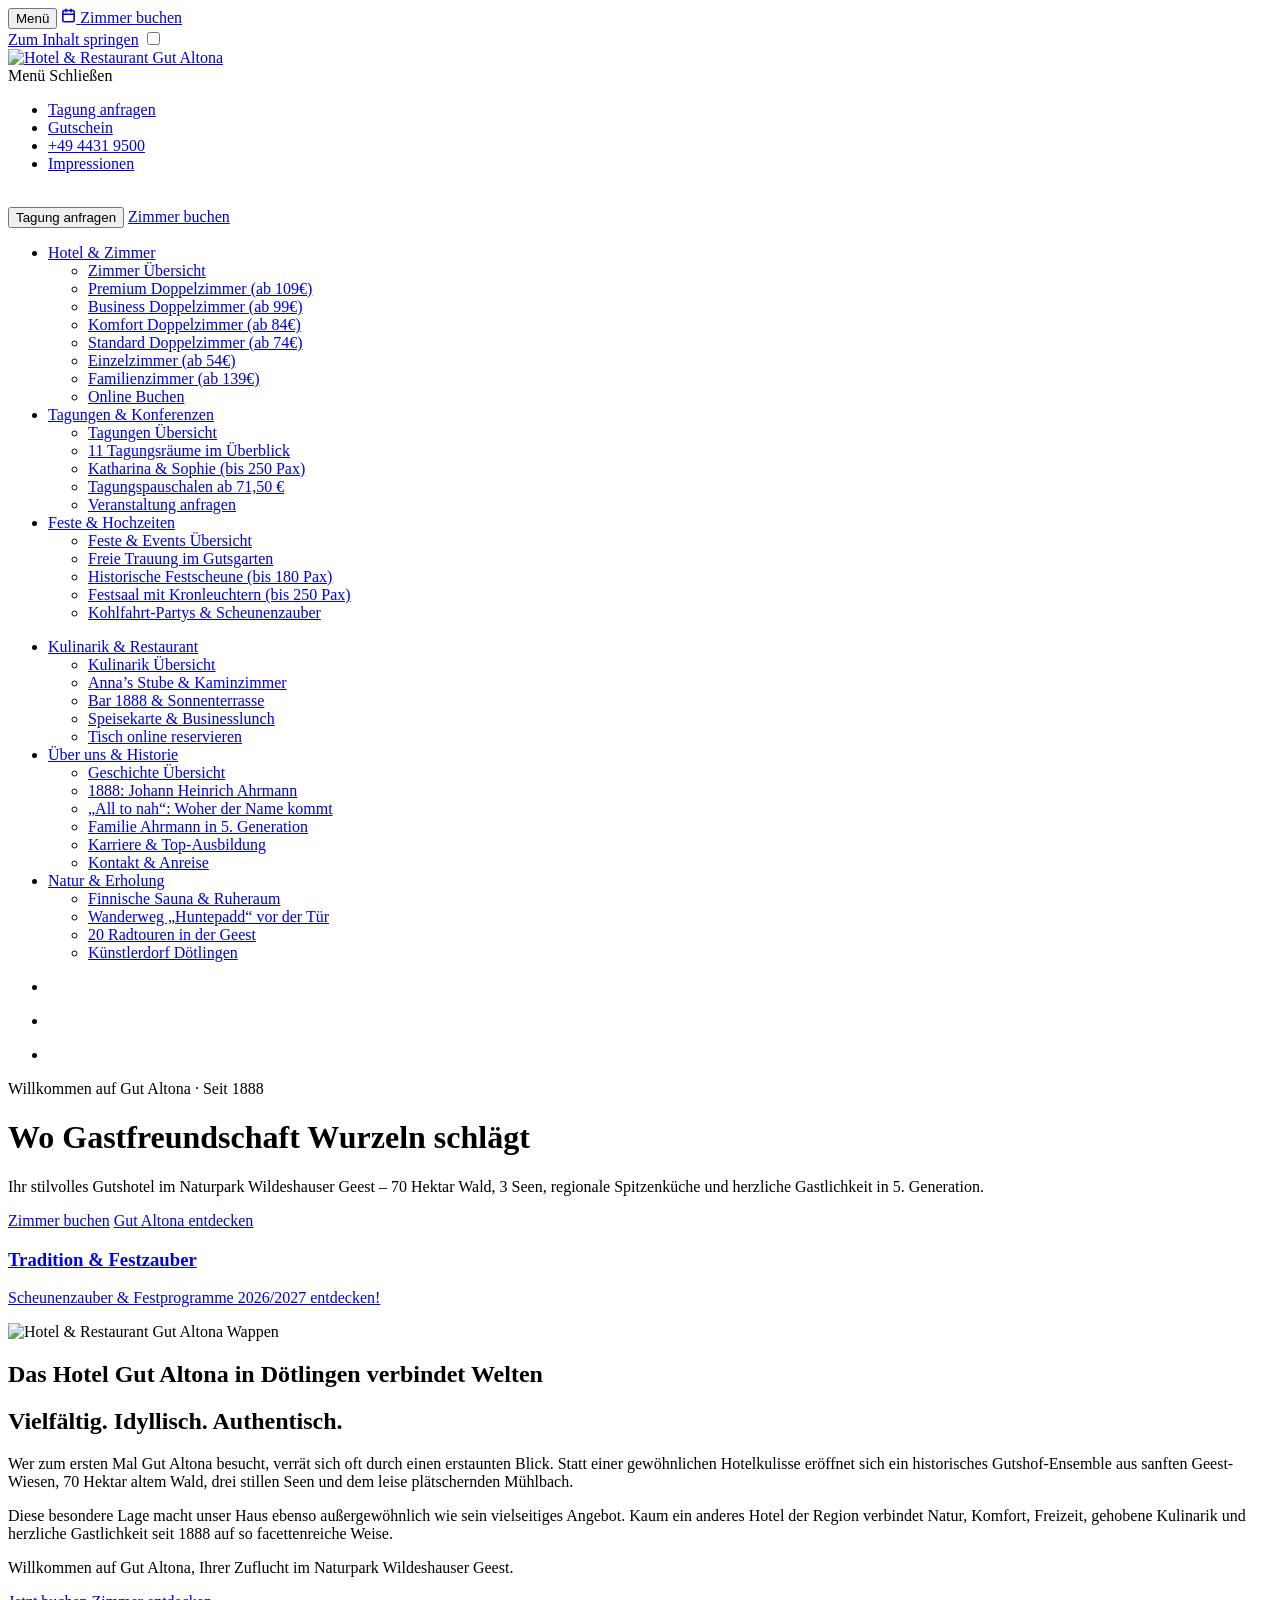
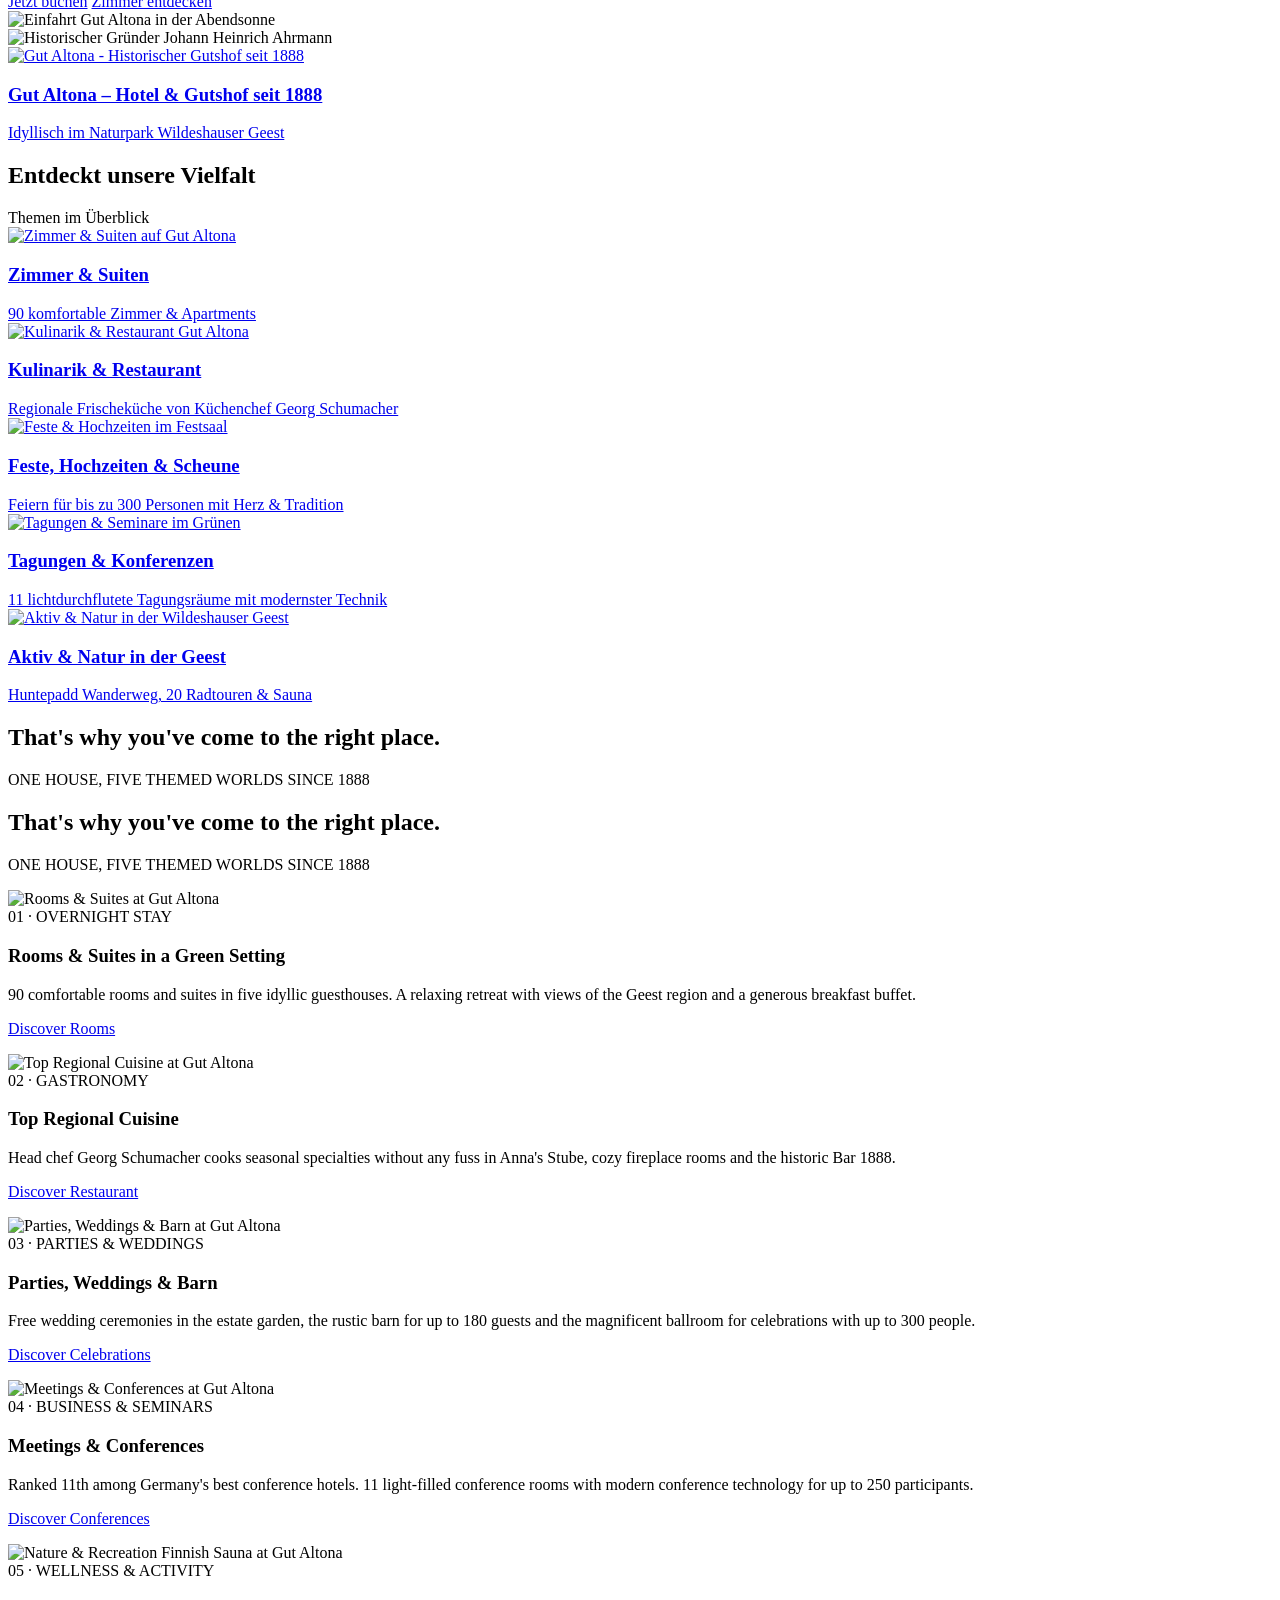
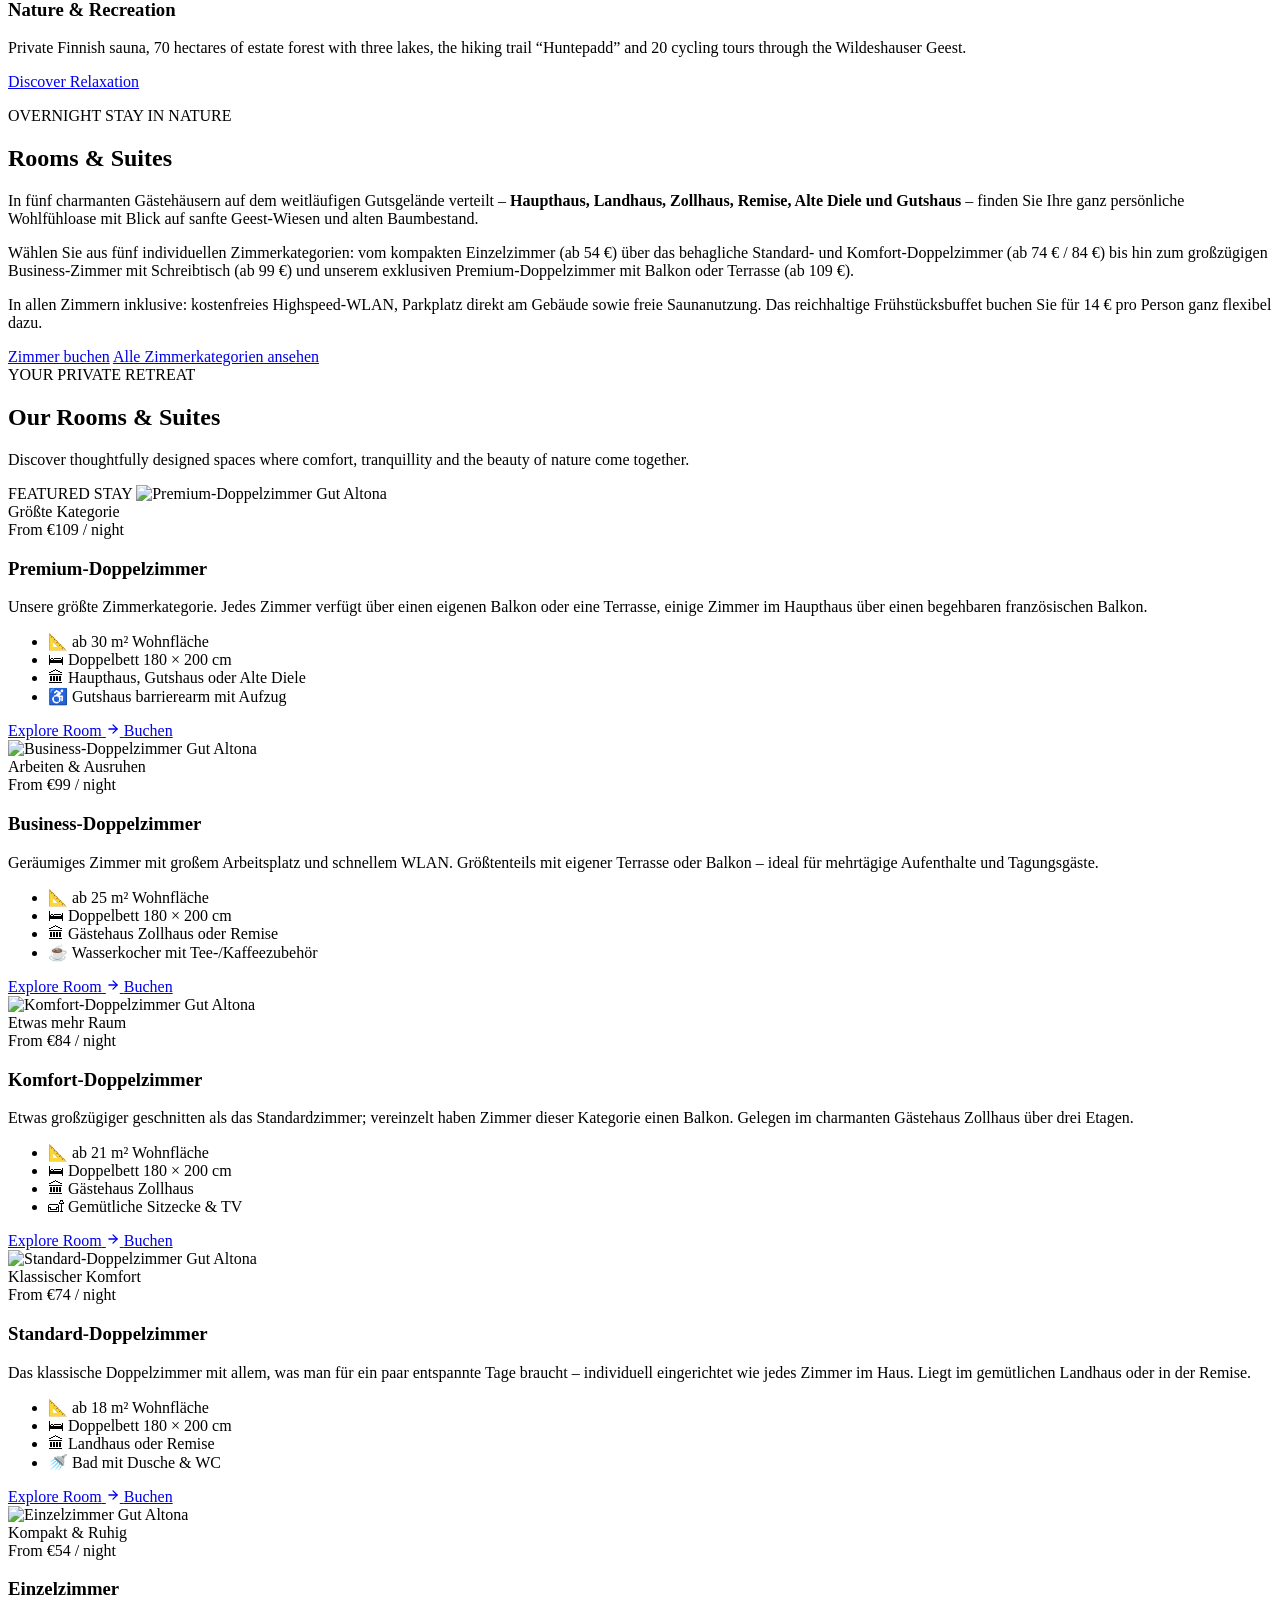
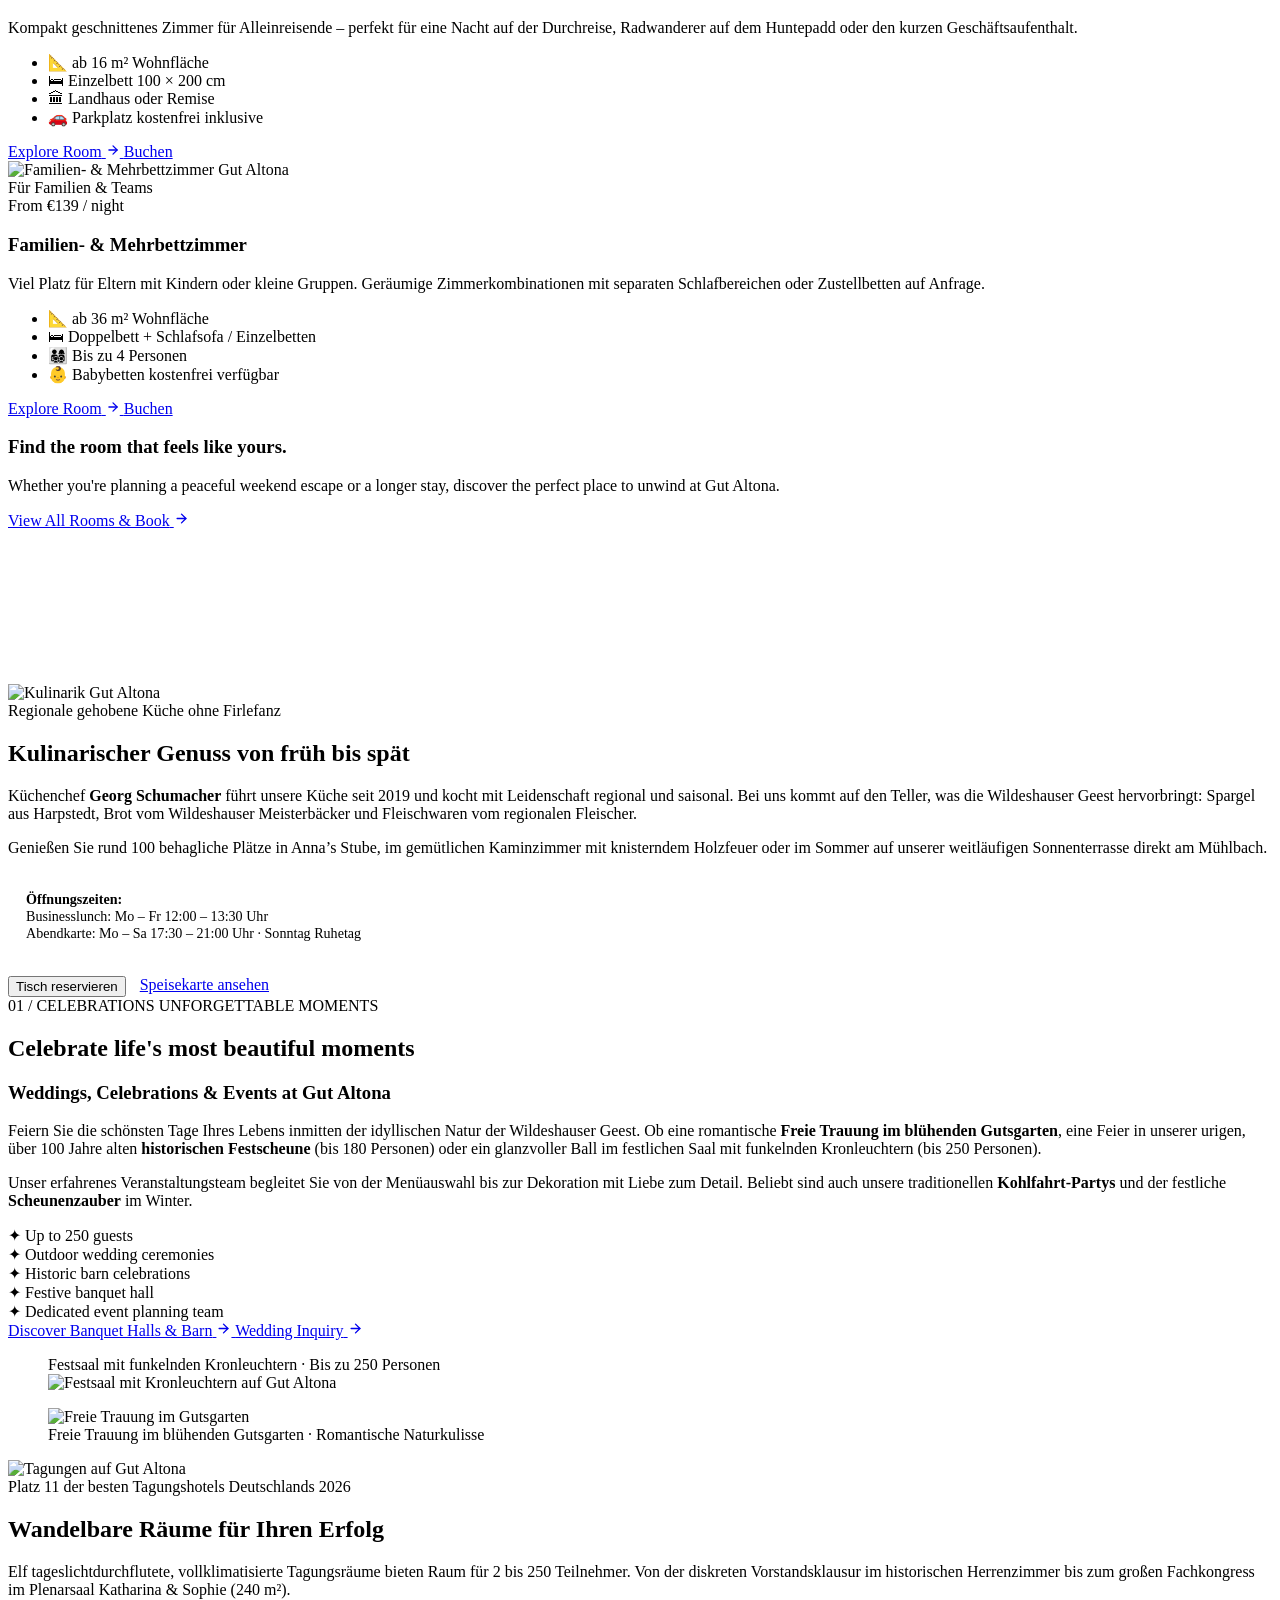
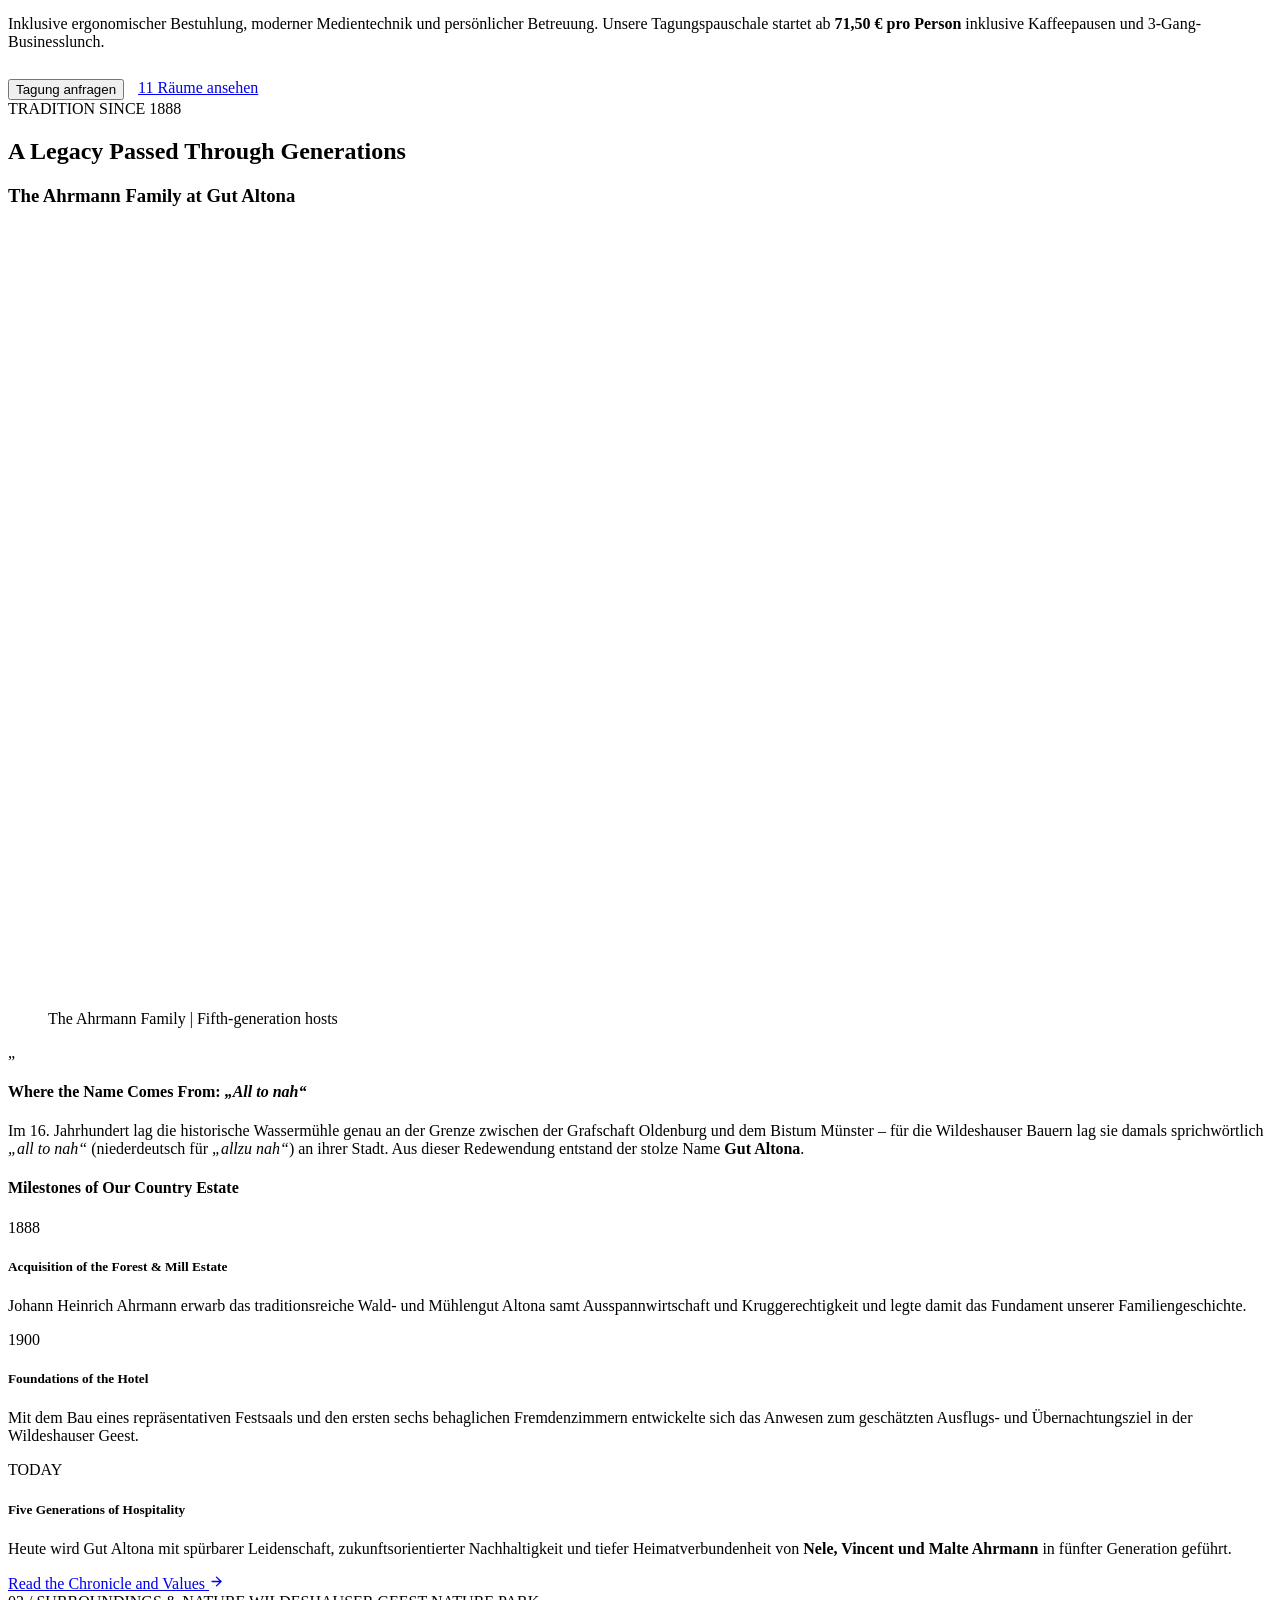
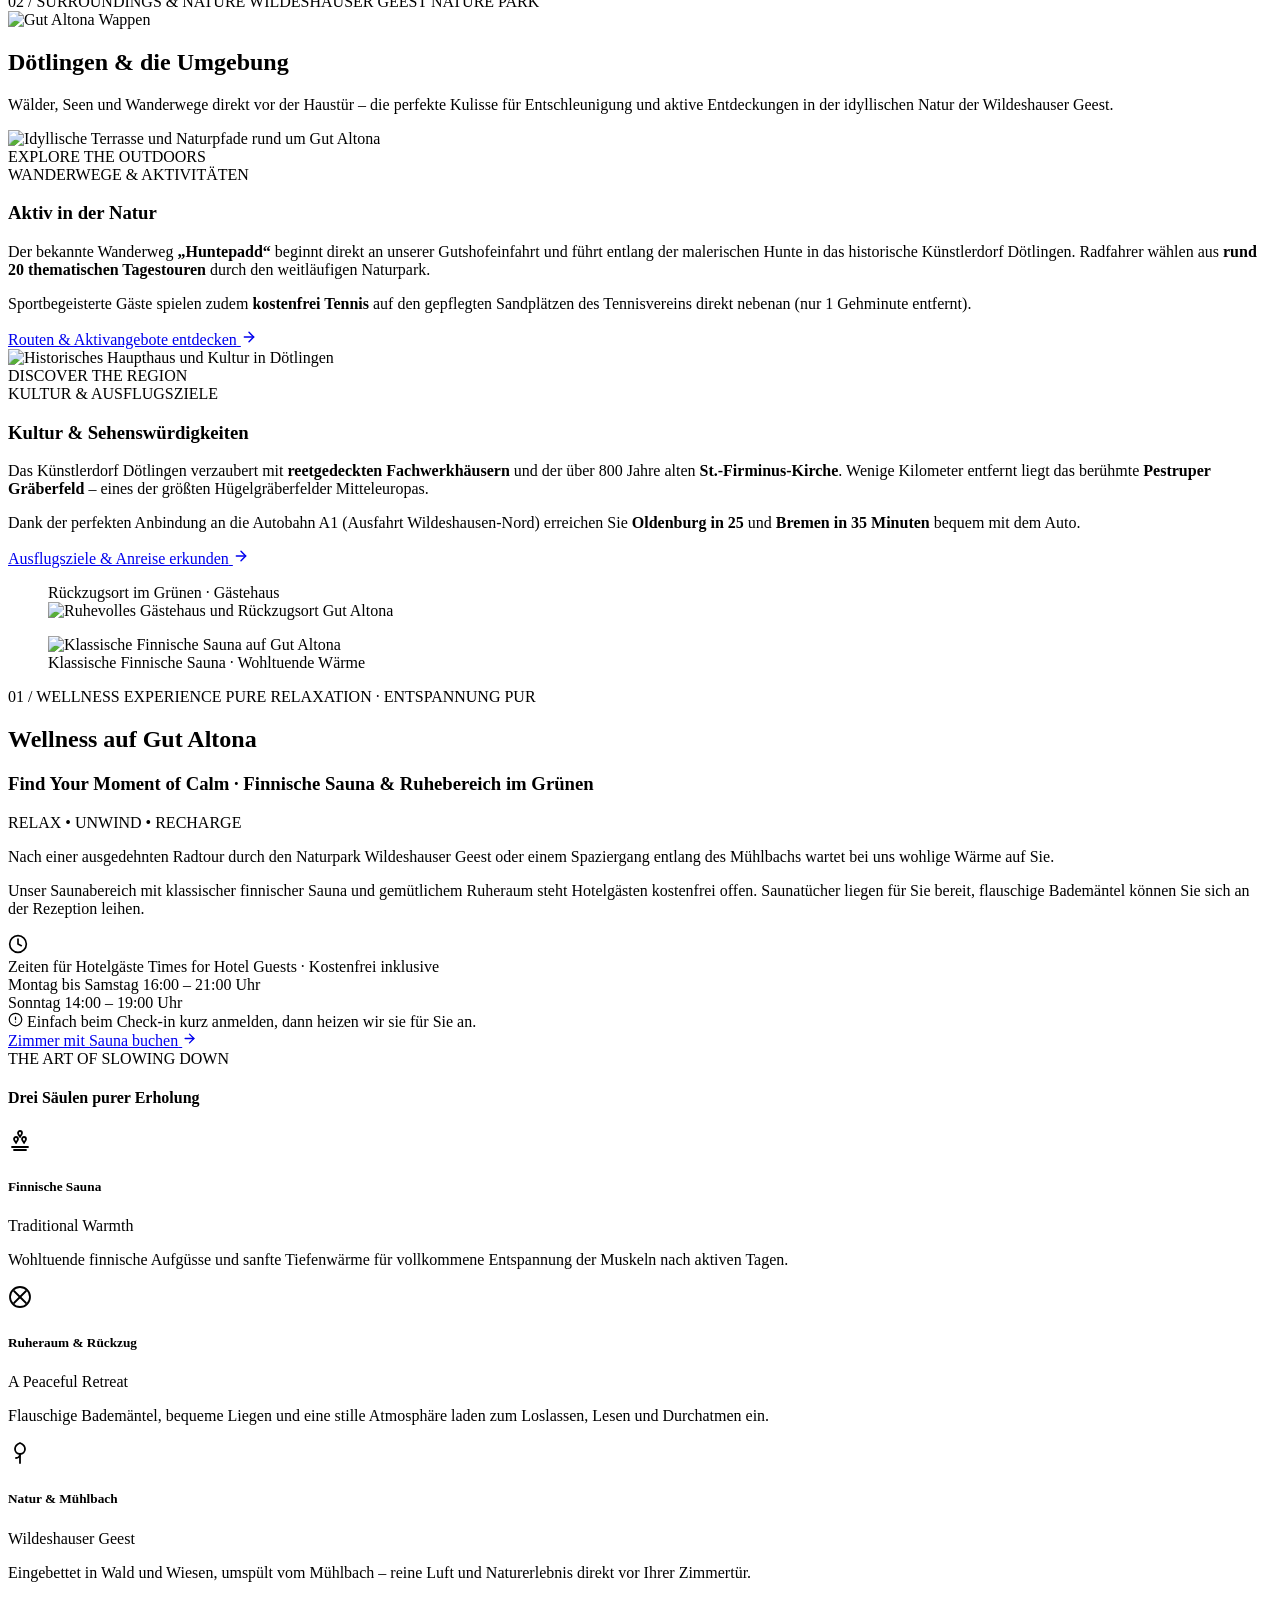
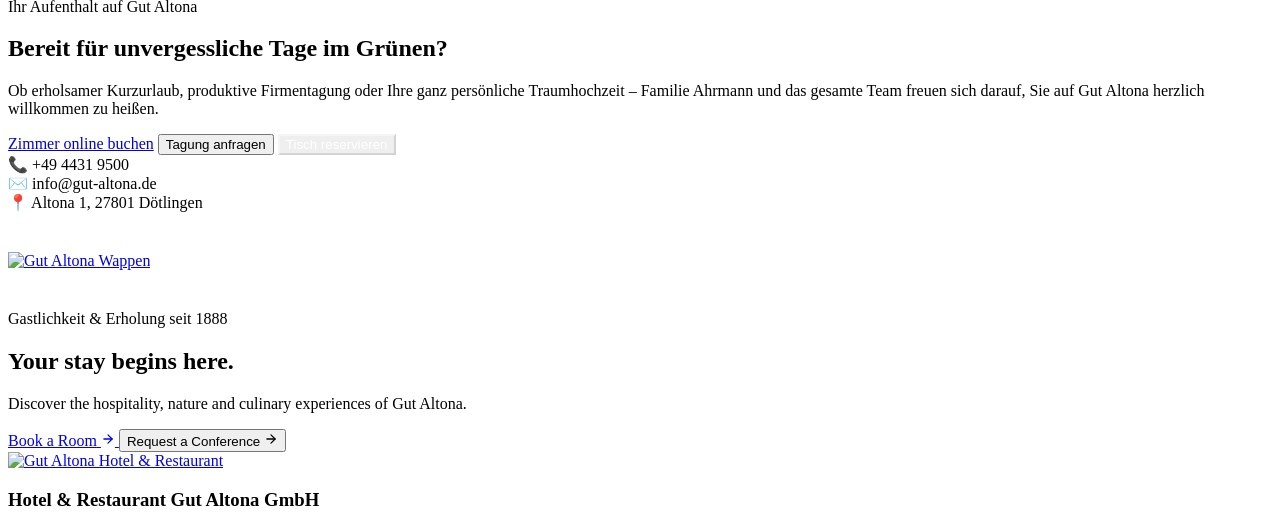
==== index.html @ a8bbae6c "Add files via upload" ====
<!DOCTYPE html>
<html lang="de" class="no-touchevents">
<head>
  <meta charset="UTF-8">
  <meta name="viewport" content="width=device-width, initial-scale=1, viewport-fit=cover">
  <title>Hotel &amp; Restaurant Gut Altona | Ihr Gutshotel in Dötlingen bei Wildeshausen</title>
  <meta name="description" content="Gut Altona ist Ihr Urlaubsparadies & Businesshotel in der Wildeshauser Geest: ✔ Ruhige Zimmer im Grünen ✔ Platz 11 Tagungshotel Deutschlands ✔ Regionale Kulinarik ✔ Sauna ✔ Festscheune & Hochzeiten. ➜ Jetzt entdecken!">
  <link rel="canonical" href="https://gut-altona.de/">

  <!-- Preload Critical Hero Image for Instant LCP Rendering -->
  <link rel="preload" as="image" href="assets/images/gut-altona-luftbild-gutsanlage.webp">

  <!-- Stylesheets -->
  <link rel="stylesheet" href="css/style.css">
  <link rel="icon" type="image/png" href="assets/images/ga-symbol-512.png">
</head>
<body class="site browser- browser--">

  <!-- Floating Navigation Pills (Sauerland Stern Hallmark) -->
  <aside class="floating-nav" aria-label="Schnellnavigation">
    <button id="floatingMenuBtn" class="floating-nav__pill floating-nav__pill--menu" aria-label="Menü öffnen" aria-expanded="false" aria-controls="nav_0">
      <span class="floating-nav__hamburger" aria-hidden="true">
        <span></span><span></span><span></span>
      </span>
      <span class="pill-text">Menü</span>
    </button>
    <a href="https://onepagebooking.com/gut-altona" target="_blank" rel="noopener noreferrer" class="floating-nav__pill floating-nav__pill--book" aria-label="Zimmer buchen">
      <svg width="15" height="15" viewBox="0 0 24 24" fill="none" stroke="currentColor" stroke-width="2.5" stroke-linecap="round" stroke-linejoin="round" aria-hidden="true"><rect x="3" y="4" width="18" height="18" rx="2" ry="2"></rect><line x1="16" y1="2" x2="16" y2="6"></line><line x1="8" y1="2" x2="8" y2="6"></line><line x1="3" y1="10" x2="21" y2="10"></line></svg>
      <span class="pill-text-long">Zimmer </span><span>buchen</span>
    </a>
  </aside>

  <!-- Skip link for accessibility -->
  <a id="skip-link" href="#main" class="visuallyhidden">Zum Inhalt springen</a>

  <!-- Global menu toggle checkbox (Sauerland Stern architecture) -->
  <input type="checkbox" id="global-toggle-menu" class="visuallyhidden" aria-hidden="true" tabindex="-1">

  <!-- ==========================================================================
       HEADER & NAVIGATION (SAUERLAND STERN ARCHITECTURE)
       ========================================================================== -->
  <header id="header" class="header" data-header="true" data-detail="false">
    
    <!-- Floating Logo -->
    <div class="logo logo-svg">
      <a href="index.html" title="Zurück zur Startseite">
        <img src="assets/images/ga-logo-weiss-transparent.png" alt="Hotel &amp; Restaurant Gut Altona" width="120" height="75" class="logo__file" loading="eager" decoding="async">
      </a>
    </div>

    <!-- Top Action Banner -->
    <div class="banner">
      <!-- Menu Button -->
      <label id="navButtonMenu" class="menu-button" for="global-toggle-menu" role="button" tabindex="0" aria-haspopup="true" aria-expanded="false" aria-controls="nav_0" aria-label="Menü öffnen">
        <div class="menu-button__button">
          <div class="menu-button__line top"></div>
          <div class="menu-button__line center"></div>
          <div class="menu-button__line bottom"></div>
        </div>
        <div class="menu-button__text">
          <span class="menu-button__text--open">Menü</span>
          <span class="menu-button__text--close">Schließen</span>
        </div>
      </label>

      <!-- Tools Menu -->
      <div class="tools">
        <ul>
          <li><a href="tagungen.html">Tagung anfragen</a></li>
          <li class="header-voucher"><a href="https://gut-altona.expressgutscheine.net/index.php?product=34" target="_blank" rel="noopener noreferrer"><span>Gutschein</span></a></li>
          <li class="header-tel"><a href="tel:+4944319500"><span>+49 4431 9500</span></a></li>
          <li class="header-gallery"><a href="ueber-uns.html"><span>Impressionen</span></a></li>
          <li style="display:flex;gap:4px;margin-left:8px;">
            <button class="lang-btn active" data-lang="de" style="background:none;border:none;color:#fff;font-size:0.75rem;cursor:pointer;font-weight:bold;">DE</button>
            <span style="color:rgba(255,255,255,0.4);">|</span>
            <button class="lang-btn" data-lang="en" style="background:none;border:none;color:rgba(255,255,255,0.6);font-size:0.75rem;cursor:pointer;font-weight:bold;">EN</button>
          </li>
        </ul>
      </div>

      <!-- Prominent Booking & Request Action Buttons -->
      <div class="nst21-widget article">
        <button class="cta cta--request" data-modal-open="meeting">Tagung anfragen</button>
        <a class="cta cta--book" href="https://onepagebooking.com/gut-altona" target="_blank" rel="noopener noreferrer">Zimmer buchen</a>
      </div>
    </div>

    <!-- Dropdown Mega Navigation Overlay -->
    <nav id="nav_0" class="nav-level-0" aria-label="Hauptmenü">
      <div class="menu-wrapper">
        <div class="menu-items" id="nav_menu">
          <!-- Left Column -->
          <ul class="main-menu main-menu--left">
            <li class="main-menu-item">
              <div class="main-menu-item-name"><a href="zimmer.html">Hotel &amp; Zimmer</a></div>
              <ul class="sub-menu">
                <li class="sub-menu-overview"><a href="zimmer.html" class="sub-menu-link">Zimmer Übersicht</a></li>
                <li><a href="zimmer.html#all-rooms" class="sub-menu-link">Premium Doppelzimmer (ab 109€)</a></li>
                <li><a href="zimmer.html#all-rooms" class="sub-menu-link">Business Doppelzimmer (ab 99€)</a></li>
                <li><a href="zimmer.html#all-rooms" class="sub-menu-link">Komfort Doppelzimmer (ab 84€)</a></li>
                <li><a href="zimmer.html#all-rooms" class="sub-menu-link">Standard Doppelzimmer (ab 74€)</a></li>
                <li><a href="zimmer.html#all-rooms" class="sub-menu-link">Einzelzimmer (ab 54€)</a></li>
                <li><a href="zimmer.html#all-rooms" class="sub-menu-link">Familienzimmer (ab 139€)</a></li>
                <li><a href="https://onepagebooking.com/gut-altona" target="_blank" class="sub-menu-link">Online Buchen</a></li>
              </ul>
            </li>

            <li class="main-menu-item">
              <div class="main-menu-item-name"><a href="tagungen.html">Tagungen &amp; Konferenzen</a></div>
              <ul class="sub-menu">
                <li class="sub-menu-overview"><a href="tagungen.html" class="sub-menu-link">Tagungen Übersicht</a></li>
                <li><a href="tagungen.html#raeume" class="sub-menu-link">11 Tagungsräume im Überblick</a></li>
                <li><a href="tagungen.html#raeume" class="sub-menu-link">Katharina &amp; Sophie (bis 250 Pax)</a></li>
                <li><a href="tagungen.html#pauschalen" class="sub-menu-link">Tagungspauschalen ab 71,50 €</a></li>
                <li><a href="tagungen.html" data-modal-open="meeting" class="sub-menu-link">Veranstaltung anfragen</a></li>
              </ul>
            </li>

            <li class="main-menu-item">
              <div class="main-menu-item-name"><a href="feiern-hochzeiten.html">Feste &amp; Hochzeiten</a></div>
              <ul class="sub-menu">
                <li class="sub-menu-overview"><a href="feiern-hochzeiten.html" class="sub-menu-link">Feste &amp; Events Übersicht</a></li>
                <li><a href="feiern-hochzeiten.html" class="sub-menu-link">Freie Trauung im Gutsgarten</a></li>
                <li><a href="feiern-hochzeiten.html#festraeume" class="sub-menu-link">Historische Festscheune (bis 180 Pax)</a></li>
                <li><a href="feiern-hochzeiten.html#festraeume" class="sub-menu-link">Festsaal mit Kronleuchtern (bis 250 Pax)</a></li>
                <li><a href="feiern-hochzeiten.html" class="sub-menu-link">Kohlfahrt-Partys &amp; Scheunenzauber</a></li>
              </ul>
            </li>
          </ul>

          <!-- Right Column -->
          <ul class="main-menu main-menu--right">
            <li class="main-menu-item">
              <div class="main-menu-item-name"><a href="restaurant.html">Kulinarik &amp; Restaurant</a></div>
              <ul class="sub-menu">
                <li class="sub-menu-overview"><a href="restaurant.html" class="sub-menu-link">Kulinarik Übersicht</a></li>
                <li><a href="restaurant.html#bereiche" class="sub-menu-link">Anna’s Stube &amp; Kaminzimmer</a></li>
                <li><a href="restaurant.html#bereiche" class="sub-menu-link">Bar 1888 &amp; Sonnenterrasse</a></li>
                <li><a href="restaurant.html#speisekarte" class="sub-menu-link">Speisekarte &amp; Businesslunch</a></li>
                <li><a href="restaurant.html" data-modal-open="table" class="sub-menu-link">Tisch online reservieren</a></li>
              </ul>
            </li>

            <li class="main-menu-item">
              <div class="main-menu-item-name"><a href="ueber-uns.html">Über uns &amp; Historie</a></div>
              <ul class="sub-menu">
                <li class="sub-menu-overview"><a href="ueber-uns.html" class="sub-menu-link">Geschichte Übersicht</a></li>
                <li><a href="ueber-uns.html" class="sub-menu-link">1888: Johann Heinrich Ahrmann</a></li>
                <li><a href="ueber-uns.html" class="sub-menu-link">„All to nah“: Woher der Name kommt</a></li>
                <li><a href="ueber-uns.html" class="sub-menu-link">Familie Ahrmann in 5. Generation</a></li>
                <li><a href="karriere.html" class="sub-menu-link">Karriere &amp; Top-Ausbildung</a></li>
                <li><a href="kontakt.html" class="sub-menu-link">Kontakt &amp; Anreise</a></li>
              </ul>
            </li>

            <li class="main-menu-item">
              <div class="main-menu-item-name"><a href="kontakt.html">Natur &amp; Erholung</a></div>
              <ul class="sub-menu">
                <li><a href="#wellness" class="sub-menu-link">Finnische Sauna &amp; Ruheraum</a></li>
                <li><a href="kontakt.html" class="sub-menu-link">Wanderweg „Huntepadd“ vor der Tür</a></li>
                <li><a href="kontakt.html" class="sub-menu-link">20 Radtouren in der Geest</a></li>
                <li><a href="kontakt.html" class="sub-menu-link">Künstlerdorf Dötlingen</a></li>
              </ul>
            </li>
          </ul>
        </div>
      </div>
    </nav>

    <!-- SECTION 01: HERO GALLERY -->
    <div class="gallery">
      <div id="gid1" class="gal">
        <ul class="slides">
          <li class="slide slide-1 on" style="background-image: url('assets/images/gut-altona-luftbild-gutsanlage.webp');">
            <div class="slide-content"></div>
          </li>
          <li class="slide slide-2" style="background-image: url('assets/images/hotelfront-1280.jpg');">
            <div class="slide-content"></div>
          </li>
          <li class="slide slide-3" style="background-image: url('assets/images/gut-altona-einfahrt-abendsonne.webp');">
            <div class="slide-content"></div>
          </li>
        </ul>
      </div>
    </div>

    <!-- Hero Content Overlay (Sauerland Stern Hallmark) -->
    <div class="hero-caption">
      <span class="hero-caption__badge">Willkommen auf Gut Altona · Seit 1888</span>
      <h1>Wo Gastfreundschaft Wurzeln schlägt</h1>
      <p>Ihr stilvolles Gutshotel im Naturpark Wildeshauser Geest – 70 Hektar Wald, 3 Seen, regionale Spitzenküche und herzliche Gastlichkeit in 5. Generation.</p>
      <div class="hero-caption__actions">
        <a href="https://onepagebooking.com/gut-altona" target="_blank" rel="noopener noreferrer" class="cta cta--book">Zimmer buchen</a>
        <a href="#intro" class="cta-secondary">Gut Altona entdecken</a>
      </div>
    </div>

    <!-- POI Slider (Bottom Left Floating Box matching Sauerland Stern) -->
    <aside class="poi-slider" aria-label="Highlights auf Gut Altona">
      <div class="poi-slider__slides">
        <article class="poi-slider__item">
          <a href="feiern-hochzeiten.html" class="poi-slider__link">
            <h3>Tradition &amp; Festzauber</h3>
            <p><span class="no-link"><span>Scheunenzauber &amp; Festprogramme 2026/2027 entdecken!</span></span></p>
          </a>
        </article>
      </div>
    </aside>

  </header>

  <!-- ==========================================================================
       MAIN CONTENT CONTAINER
       ========================================================================== -->
  <main id="main">

    <!-- ==========================================================================
         SECTION 02: INTRODUCTION (SAUERLAND STERN ARCHITECTURE)
         ========================================================================== -->
    <section class="grp grp-single grp-layout-box-double intro-section" id="intro" data-attr-layout="box-double">
      <div class="intro-container">
        <!-- Centered Brand Crest Logo -->
        <div class="intro-logo">
          <img src="assets/images/ga-logo-dark-transparent.png" alt="Hotel &amp; Restaurant Gut Altona Wappen" width="85" height="53">
        </div>

        <!-- Oversized Centred Heading -->
        <h1 class="intro-title">Das Hotel Gut Altona in Dötlingen verbindet Welten</h1>

        <!-- Subtitle -->
        <h2 class="intro-subtitle">Vielfältig. Idyllisch. Authentisch.</h2>

        <!-- Centred Description -->
        <div class="intro-description">
          <p>
            Wer zum ersten Mal Gut Altona besucht, verrät sich oft durch einen erstaunten Blick. Statt einer gewöhnlichen Hotelkulisse eröffnet sich ein historisches Gutshof-Ensemble aus sanften Geest-Wiesen, 70 Hektar altem Wald, drei stillen Seen und dem leise plätschernden Mühlbach.
          </p>
          <p>
            Diese besondere Lage macht unser Haus ebenso außergewöhnlich wie sein vielseitiges Angebot. Kaum ein anderes Hotel der Region verbindet Natur, Komfort, Freizeit, gehobene Kulinarik und herzliche Gastlichkeit seit 1888 auf so facettenreiche Weise.
          </p>
          <p class="intro-welcome">
            Willkommen auf Gut Altona, Ihrer Zuflucht im Naturpark Wildeshauser Geest.
          </p>

          <!-- Centred CTA Buttons -->
          <div class="intro-actions">
            <a class="cta cta--royal" href="https://onepagebooking.com/gut-altona" target="_blank" rel="noopener noreferrer">Jetzt buchen</a>
            <a class="cta-secondary intro-cta-secondary" href="zimmer.html">Zimmer entdecken</a>
          </div>
        </div>

        <!-- Left Side Emerging Photograph -->
        <div class="intro-side-img intro-side-img--left">
          <img src="assets/images/gut-altona-einfahrt-abendsonne.webp" alt="Einfahrt Gut Altona in der Abendsonne" loading="lazy">
        </div>

        <!-- Right Side Emerging Photograph -->
        <div class="intro-side-img intro-side-img--right">
          <img src="assets/images/gut-altona-historie.jpg" alt="Historischer Gründer Johann Heinrich Ahrmann" loading="lazy">
        </div>
      </div>
    </section>

    <!-- ==========================================================================
         SECTION 03: VISUAL HIGHLIGHTS (SAUERLAND STERN ASYMMETRICAL MASONRY)
         ========================================================================== -->
    <section class="mosaic-section" id="mosaic-highlights" aria-label="Themen im Überblick">
      <div class="mosaic-container">
        <!-- TOP ROW: Left large landscape (~62%), Right editorial header + card (~38%) -->
        <div class="mosaic-row mosaic-row--1">
          <a href="ueber-uns.html" class="mosaic-card mosaic-card--hero">
            <div class="mosaic-card__media">
              <img src="assets/images/gut-altona-luftbild-gutsanlage.webp" alt="Gut Altona - Historischer Gutshof seit 1888" loading="eager">
            </div>
            <div class="mosaic-card__overlay"></div>
            <div class="mosaic-card__caption">
              <h3 class="mosaic-card__title">Gut Altona – Hotel &amp; Gutshof seit 1888</h3>
              <span class="mosaic-card__subtitle">Idyllisch im Naturpark Wildeshauser Geest</span>
            </div>
          </a>

          <div class="mosaic-col-right">
            <div class="mosaic-editorial-heading">
              <h2 class="mosaic-editorial-title">Entdeckt unsere Vielfalt</h2>
              <span class="mosaic-editorial-subtitle">Themen im Überblick</span>
            </div>
            <a href="zimmer.html" class="mosaic-card mosaic-card--rooms">
              <div class="mosaic-card__media">
                <img src="assets/images/premium-doppelzimmer-gut-altona-04.webp" alt="Zimmer &amp; Suiten auf Gut Altona" loading="eager">
              </div>
              <div class="mosaic-card__overlay"></div>
              <div class="mosaic-card__caption">
                <h3 class="mosaic-card__title">Zimmer &amp; Suiten</h3>
                <span class="mosaic-card__subtitle">90 komfortable Zimmer &amp; Apartments</span>
              </div>
            </a>
          </div>
        </div>

        <!-- SECOND ROW: Left smaller card (~35%), Right large card (~65%) -->
        <div class="mosaic-row mosaic-row--2">
          <a href="restaurant.html" class="mosaic-card mosaic-card--culinary">
            <div class="mosaic-card__media">
              <img src="assets/images/restaurant-annas-stube-gut-altona.webp" alt="Kulinarik &amp; Restaurant Gut Altona" loading="eager">
            </div>
            <div class="mosaic-card__overlay"></div>
            <div class="mosaic-card__caption">
              <h3 class="mosaic-card__title">Kulinarik &amp; Restaurant</h3>
              <span class="mosaic-card__subtitle">Regionale Frischeküche von Küchenchef Georg Schumacher</span>
            </div>
          </a>

          <a href="feiern-hochzeiten.html" class="mosaic-card mosaic-card--events">
            <div class="mosaic-card__media">
              <img src="assets/images/gut-altona-festsaal-runde-tafeln-kronleuchter.webp" alt="Feste &amp; Hochzeiten im Festsaal" loading="eager">
            </div>
            <div class="mosaic-card__overlay"></div>
            <div class="mosaic-card__caption">
              <h3 class="mosaic-card__title">Feste, Hochzeiten &amp; Scheune</h3>
              <span class="mosaic-card__subtitle">Feiern für bis zu 300 Personen mit Herz &amp; Tradition</span>
            </div>
          </a>
        </div>

        <!-- THIRD ROW: Left medium card (~44%), Right medium-large card (~56%) -->
        <div class="mosaic-row mosaic-row--3">
          <a href="tagungen.html" class="mosaic-card mosaic-card--meetings">
            <div class="mosaic-card__media">
              <img src="assets/images/tagungsraum-katharina-gut-altona-v2.webp" alt="Tagungen &amp; Seminare im Grünen" loading="eager">
            </div>
            <div class="mosaic-card__overlay"></div>
            <div class="mosaic-card__caption">
              <h3 class="mosaic-card__title">Tagungen &amp; Konferenzen</h3>
              <span class="mosaic-card__subtitle">11 lichtdurchflutete Tagungsräume mit modernster Technik</span>
            </div>
          </a>

          <a href="kontakt.html" class="mosaic-card mosaic-card--nature">
            <div class="mosaic-card__media">
              <img src="assets/images/gut-altona-terrasse-fachwerk.webp" alt="Aktiv &amp; Natur in der Wildeshauser Geest" loading="eager">
            </div>
            <div class="mosaic-card__overlay"></div>
            <div class="mosaic-card__caption">
              <h3 class="mosaic-card__title">Aktiv &amp; Natur in der Geest</h3>
              <span class="mosaic-card__subtitle">Huntepadd Wanderweg, 20 Radtouren &amp; Sauna</span>
            </div>
          </a>
        </div>
      </div>
    </section>

    <!-- ==========================================================================
         SECTION 04: DARK NAVY EDITORIAL FEATURE CAROUSEL (SAUERLAND STERN ARCHITECTURE)
         ========================================================================== -->
    <!-- ==========================================================================
         SECTION 04: THEMED WORLDS SCROLL-DRIVEN HORIZONTAL SECTION (SAUERLAND STERN ARCHITECTURE)
         ========================================================================== -->
    <section class="dark-carousel-section" id="scroller" aria-label="Themed Worlds at Gut Altona">
      <div class="dark-carousel-sticky-stage">
        <div class="dark-carousel-container">
          
          <!-- Mobile Header (Visible on viewport <= 768px) -->
          <div class="scroller-mobile-header" aria-hidden="true">
            <h2 class="scroller-intro-title">
              <span class="scroller-title-line">That's why you've come</span>
              <span class="scroller-title-line">to the right place.</span>
            </h2>
            <p class="scroller-intro-subtitle">ONE HOUSE, FIVE THEMED WORLDS SINCE 1888</p>
          </div>

          <!-- Carousel Track Container -->
          <div class="horizontal-scroll__track-clip" tabindex="0" role="region" aria-label="Themed Worlds Horizontal Track">
            <div class="horizontal-scroll__track">

              <!-- Intro Section / Title Slide matching Video 1 Reference -->
              <div class="scroller-intro-slide">
                <div class="scroller-intro-inner">
                  <h2 class="scroller-intro-title">
                    <span class="scroller-title-line">That's why you've come</span>
                    <span class="scroller-title-line">to the right place.</span>
                  </h2>
                  <p class="scroller-intro-subtitle">ONE HOUSE, FIVE THEMED WORLDS SINCE 1888</p>
                </div>
              </div>

              <!-- Card 01: Overnight Stay -->
              <article class="horizontal-scroll__item usb-card">
                <div class="usb-card__image usb-card__image--curve-1">
                  <img src="assets/images/premium-doppelzimmer-gut-altona-04.webp" alt="Rooms &amp; Suites at Gut Altona" loading="eager">
                </div>
                <div class="usb-card__text">
                  <span class="usb-card__category">01 · OVERNIGHT STAY</span>
                  <h3 class="usb-card__title">Rooms &amp; Suites in a Green Setting</h3>
                  <p class="usb-card__desc">90 comfortable rooms and suites in five idyllic guesthouses. A relaxing retreat with views of the Geest region and a generous breakfast buffet.</p>
                  <p class="usb-card__action">
                    <a href="zimmer.html" class="usb-card__btn">Discover Rooms</a>
                  </p>
                </div>
              </article>

              <!-- Card 02: Gastronomy -->
              <article class="horizontal-scroll__item usb-card">
                <div class="usb-card__image usb-card__image--curve-2">
                  <img src="assets/images/restaurant-annas-stube-gut-altona.webp" alt="Top Regional Cuisine at Gut Altona" loading="eager">
                </div>
                <div class="usb-card__text">
                  <span class="usb-card__category">02 · GASTRONOMY</span>
                  <h3 class="usb-card__title">Top Regional Cuisine</h3>
                  <p class="usb-card__desc">Head chef Georg Schumacher cooks seasonal specialties without any fuss in Anna's Stube, cozy fireplace rooms and the historic Bar 1888.</p>
                  <p class="usb-card__action">
                    <a href="restaurant.html" class="usb-card__btn">Discover Restaurant</a>
                  </p>
                </div>
              </article>

              <!-- Card 03: Parties & Weddings -->
              <article class="horizontal-scroll__item usb-card">
                <div class="usb-card__image usb-card__image--curve-3">
                  <img src="assets/images/gut-altona-festsaal-runde-tafeln-kronleuchter.webp" alt="Parties, Weddings &amp; Barn at Gut Altona" loading="eager">
                </div>
                <div class="usb-card__text">
                  <span class="usb-card__category">03 · PARTIES &amp; WEDDINGS</span>
                  <h3 class="usb-card__title">Parties, Weddings &amp; Barn</h3>
                  <p class="usb-card__desc">Free wedding ceremonies in the estate garden, the rustic barn for up to 180 guests and the magnificent ballroom for celebrations with up to 300 people.</p>
                  <p class="usb-card__action">
                    <a href="feiern-hochzeiten.html" class="usb-card__btn">Discover Celebrations</a>
                  </p>
                </div>
              </article>

              <!-- Card 04: Business & Seminars -->
              <article class="horizontal-scroll__item usb-card">
                <div class="usb-card__image usb-card__image--curve-4">
                  <img src="assets/images/tagungsraum-katharina-gut-altona-v2.webp" alt="Meetings &amp; Conferences at Gut Altona" loading="eager">
                </div>
                <div class="usb-card__text">
                  <span class="usb-card__category">04 · BUSINESS &amp; SEMINARS</span>
                  <h3 class="usb-card__title">Meetings &amp; Conferences</h3>
                  <p class="usb-card__desc">Ranked 11th among Germany's best conference hotels. 11 light-filled conference rooms with modern conference technology for up to 250 participants.</p>
                  <p class="usb-card__action">
                    <a href="tagungen.html" class="usb-card__btn">Discover Conferences</a>
                  </p>
                </div>
              </article>

              <!-- Card 05: Wellness & Activity -->
              <article class="horizontal-scroll__item usb-card">
                <div class="usb-card__image usb-card__image--curve-5">
                  <img src="assets/images/sauna-gut-altona-1.jpg" alt="Nature &amp; Recreation Finnish Sauna at Gut Altona" loading="eager">
                </div>
                <div class="usb-card__text">
                  <span class="usb-card__category">05 · WELLNESS &amp; ACTIVITY</span>
                  <h3 class="usb-card__title">Nature &amp; Recreation</h3>
                  <p class="usb-card__desc">Private Finnish sauna, 70 hectares of estate forest with three lakes, the hiking trail “Huntepadd” and 20 cycling tours through the Wildeshauser Geest.</p>
                  <p class="usb-card__action">
                    <a href="#wellness" class="usb-card__btn">Discover Relaxation</a>
                  </p>
                </div>
              </article>

              <!-- End Spacer for smooth unpin and breathing room -->
              <div class="scroller-end-spacer" aria-hidden="true"></div>

            </div>
          </div>

        </div>
      </div>
    </section>

    <!-- ==========================================================================
         SECTION 05: ROOMS & SUITES (IMMERSIVE FULL-BLEED PHOTOGRAPHIC EXPERIENCE)
         ========================================================================== -->
    <section class="rooms-hero-section is-active" id="zimmer-editorial" aria-label="Zimmer &amp; Suiten auf Gut Altona">
      <!-- Full-bleed Background Photograph Layer -->
      <div class="rooms-hero-bg" aria-hidden="true"></div>

      <!-- Sophisticated Multi-Stage Dark Overlay & Gradient -->
      <div class="rooms-hero-overlay" aria-hidden="true"></div>

      <!-- Content Container Positioned on the Right Portion -->
      <div class="rooms-hero-container">
        <div class="rooms-hero-card">
          <span class="rooms-hero-eyebrow">OVERNIGHT STAY IN NATURE</span>
          <h2 class="rooms-hero-title">Rooms &amp; Suites</h2>

          <div class="rooms-hero-desc">
            <p>
              In fünf charmanten Gästehäusern auf dem weitläufigen Gutsgelände verteilt – <strong>Haupthaus, Landhaus, Zollhaus, Remise, Alte Diele und Gutshaus</strong> – finden Sie Ihre ganz persönliche Wohlfühloase mit Blick auf sanfte Geest-Wiesen und alten Baumbestand.
            </p>
            <p>
              Wählen Sie aus fünf individuellen Zimmerkategorien: vom kompakten Einzelzimmer (ab 54 €) über das behagliche Standard- und Komfort-Doppelzimmer (ab 74 € / 84 €) bis hin zum großzügigen Business-Zimmer mit Schreibtisch (ab 99 €) und unserem exklusiven Premium-Doppelzimmer mit Balkon oder Terrasse (ab 109 €).
            </p>
            <p>
              In allen Zimmern inklusive: kostenfreies Highspeed-WLAN, Parkplatz direkt am Gebäude sowie freie Saunanutzung. Das reichhaltige Frühstücksbuffet buchen Sie für 14 € pro Person ganz flexibel dazu.
            </p>
          </div>

          <!-- Elegant Rectangular Action Buttons -->
          <div class="rooms-hero-actions">
            <a class="rooms-btn rooms-btn--primary" href="https://onepagebooking.com/gut-altona" target="_blank" rel="noopener noreferrer">Zimmer buchen</a>
            <a class="rooms-btn rooms-btn--secondary" href="#rooms-overview">Alle Zimmerkategorien ansehen</a>
          </div>
        </div>
      </div>
    </section>

    <!-- ==========================================================================
         SECTION 06: ROOMS & SUITES (COMPLETE AUTHENTIC CATEGORIES PRESENTATION)
         ========================================================================== -->
    <!-- ==========================================================================
         SECTION 06: ASYMMETRIC EDITORIAL ROOM CATEGORIES
         ========================================================================== -->
    <section class="editorial-rooms-section" id="rooms-overview" aria-label="Our Room Categories">
      <div class="editorial-rooms-container">
        
        <!-- SECTION INTRODUCTION -->
        <header class="editorial-rooms-header">
          <span class="editorial-rooms-eyebrow">YOUR PRIVATE RETREAT</span>
          <div class="editorial-rooms-rule" aria-hidden="true"></div>
          <h2 class="editorial-rooms-title">Our Rooms &amp; Suites</h2>
          <p class="editorial-rooms-desc">
            Discover thoughtfully designed spaces where comfort, tranquillity and the beauty of nature come together.
          </p>
        </header>

        <!-- ASYMMETRIC EDITORIAL GRID (12-Column Layout) -->
        <div class="editorial-rooms-grid">
          
          <!-- ROW 1 / CARD 1: Featured Room (7 Columns) -->
          <article class="editorial-room-card editorial-room-card--featured" id="cat-premium">
            <div class="editorial-room-card__media">
              <span class="editorial-room-badge">FEATURED STAY</span>
              <img src="assets/images/premium-doppelzimmer-gut-altona-04.webp" alt="Premium-Doppelzimmer Gut Altona" width="800" height="500" loading="lazy" class="editorial-room-img">
              <div class="editorial-room-overlay" aria-hidden="true"></div>
            </div>
            <div class="editorial-room-card__body">
              <div class="editorial-room-card__top">
                <span class="editorial-room-tag">Größte Kategorie</span>
                <div class="editorial-room-price">
                  <span class="editorial-room-price__from">From</span>
                  <span class="editorial-room-price__amount">€109</span>
                  <span class="editorial-room-price__unit">/ night</span>
                </div>
              </div>
              <h3 class="editorial-room-card__name">Premium-Doppelzimmer</h3>
              <p class="editorial-room-card__desc">
                Unsere größte Zimmerkategorie. Jedes Zimmer verfügt über einen eigenen Balkon oder eine Terrasse, einige Zimmer im Haupthaus über einen begehbaren französischen Balkon.
              </p>
              <ul class="editorial-room-specs">
                <li class="editorial-room-spec"><span class="editorial-room-spec__icon">📐</span> ab 30 m² Wohnfläche</li>
                <li class="editorial-room-spec"><span class="editorial-room-spec__icon">🛏</span> Doppelbett 180 × 200 cm</li>
                <li class="editorial-room-spec"><span class="editorial-room-spec__icon">🏛</span> Haupthaus, Gutshaus oder Alte Diele</li>
                <li class="editorial-room-spec"><span class="editorial-room-spec__icon">♿</span> Gutshaus barrierearm mit Aufzug</li>
              </ul>
              <div class="editorial-room-card__actions">
                <a href="zimmer.html#cat-premium" class="editorial-room-btn">
                  <span>Explore Room</span>
                  <svg width="14" height="14" viewBox="0 0 24 24" fill="none" stroke="currentColor" stroke-width="2.2" stroke-linecap="round" stroke-linejoin="round" aria-hidden="true"><path d="M5 12h14"></path><path d="m12 5 7 7-7 7"></path></svg>
                </a>
                <a href="https://onepagebooking.com/gut-altona" target="_blank" rel="noopener noreferrer" class="editorial-room-book-pill" aria-label="Book Premium-Doppelzimmer">Buchen</a>
              </div>
            </div>
          </article>

          <!-- ROW 1 / CARD 2: Secondary Room (5 Columns) -->
          <article class="editorial-room-card editorial-room-card--secondary" id="cat-business">
            <div class="editorial-room-card__media">
              <img src="assets/images/business-doppelzimmer-gut-altona-07.webp" alt="Business-Doppelzimmer Gut Altona" width="600" height="400" loading="lazy" class="editorial-room-img">
              <div class="editorial-room-overlay" aria-hidden="true"></div>
            </div>
            <div class="editorial-room-card__body">
              <div class="editorial-room-card__top">
                <span class="editorial-room-tag">Arbeiten &amp; Ausruhen</span>
                <div class="editorial-room-price">
                  <span class="editorial-room-price__from">From</span>
                  <span class="editorial-room-price__amount">€99</span>
                  <span class="editorial-room-price__unit">/ night</span>
                </div>
              </div>
              <h3 class="editorial-room-card__name">Business-Doppelzimmer</h3>
              <p class="editorial-room-card__desc">
                Geräumiges Zimmer mit großem Arbeitsplatz und schnellem WLAN. Größtenteils mit eigener Terrasse oder Balkon – ideal für mehrtägige Aufenthalte und Tagungsgäste.
              </p>
              <ul class="editorial-room-specs">
                <li class="editorial-room-spec"><span class="editorial-room-spec__icon">📐</span> ab 25 m² Wohnfläche</li>
                <li class="editorial-room-spec"><span class="editorial-room-spec__icon">🛏</span> Doppelbett 180 × 200 cm</li>
                <li class="editorial-room-spec"><span class="editorial-room-spec__icon">🏛</span> Gästehaus Zollhaus oder Remise</li>
                <li class="editorial-room-spec"><span class="editorial-room-spec__icon">☕</span> Wasserkocher mit Tee-/Kaffeezubehör</li>
              </ul>
              <div class="editorial-room-card__actions">
                <a href="zimmer.html#cat-business" class="editorial-room-btn">
                  <span>Explore Room</span>
                  <svg width="14" height="14" viewBox="0 0 24 24" fill="none" stroke="currentColor" stroke-width="2.2" stroke-linecap="round" stroke-linejoin="round" aria-hidden="true"><path d="M5 12h14"></path><path d="m12 5 7 7-7 7"></path></svg>
                </a>
                <a href="https://onepagebooking.com/gut-altona" target="_blank" rel="noopener noreferrer" class="editorial-room-book-pill" aria-label="Book Business-Doppelzimmer">Buchen</a>
              </div>
            </div>
          </article>

          <!-- ROW 2 / CARD 3: Balanced Room (4 Columns) -->
          <article class="editorial-room-card editorial-room-card--standard" id="cat-komfort">
            <div class="editorial-room-card__media">
              <img src="assets/images/komfort-doppelzimmer-gut-altona-08.webp" alt="Komfort-Doppelzimmer Gut Altona" width="460" height="340" loading="lazy" class="editorial-room-img">
              <div class="editorial-room-overlay" aria-hidden="true"></div>
            </div>
            <div class="editorial-room-card__body">
              <div class="editorial-room-card__top">
                <span class="editorial-room-tag">Etwas mehr Raum</span>
                <div class="editorial-room-price">
                  <span class="editorial-room-price__from">From</span>
                  <span class="editorial-room-price__amount">€84</span>
                  <span class="editorial-room-price__unit">/ night</span>
                </div>
              </div>
              <h3 class="editorial-room-card__name">Komfort-Doppelzimmer</h3>
              <p class="editorial-room-card__desc">
                Etwas großzügiger geschnitten als das Standardzimmer; vereinzelt haben Zimmer dieser Kategorie einen Balkon. Gelegen im charmanten Gästehaus Zollhaus über drei Etagen.
              </p>
              <ul class="editorial-room-specs">
                <li class="editorial-room-spec"><span class="editorial-room-spec__icon">📐</span> ab 21 m² Wohnfläche</li>
                <li class="editorial-room-spec"><span class="editorial-room-spec__icon">🛏</span> Doppelbett 180 × 200 cm</li>
                <li class="editorial-room-spec"><span class="editorial-room-spec__icon">🏛</span> Gästehaus Zollhaus</li>
                <li class="editorial-room-spec"><span class="editorial-room-spec__icon">🛋</span> Gemütliche Sitzecke &amp; TV</li>
              </ul>
              <div class="editorial-room-card__actions">
                <a href="zimmer.html#cat-komfort" class="editorial-room-btn">
                  <span>Explore Room</span>
                  <svg width="14" height="14" viewBox="0 0 24 24" fill="none" stroke="currentColor" stroke-width="2.2" stroke-linecap="round" stroke-linejoin="round" aria-hidden="true"><path d="M5 12h14"></path><path d="m12 5 7 7-7 7"></path></svg>
                </a>
                <a href="https://onepagebooking.com/gut-altona" target="_blank" rel="noopener noreferrer" class="editorial-room-book-pill" aria-label="Book Komfort-Doppelzimmer">Buchen</a>
              </div>
            </div>
          </article>

          <!-- ROW 2 / CARD 4: Balanced Room (4 Columns) -->
          <article class="editorial-room-card editorial-room-card--standard" id="cat-standard">
            <div class="editorial-room-card__media">
              <img src="assets/images/standard-doppelzimmer-gut-altona-05.webp" alt="Standard-Doppelzimmer Gut Altona" width="460" height="340" loading="lazy" class="editorial-room-img">
              <div class="editorial-room-overlay" aria-hidden="true"></div>
            </div>
            <div class="editorial-room-card__body">
              <div class="editorial-room-card__top">
                <span class="editorial-room-tag">Klassischer Komfort</span>
                <div class="editorial-room-price">
                  <span class="editorial-room-price__from">From</span>
                  <span class="editorial-room-price__amount">€74</span>
                  <span class="editorial-room-price__unit">/ night</span>
                </div>
              </div>
              <h3 class="editorial-room-card__name">Standard-Doppelzimmer</h3>
              <p class="editorial-room-card__desc">
                Das klassische Doppelzimmer mit allem, was man für ein paar entspannte Tage braucht – individuell eingerichtet wie jedes Zimmer im Haus. Liegt im gemütlichen Landhaus oder in der Remise.
              </p>
              <ul class="editorial-room-specs">
                <li class="editorial-room-spec"><span class="editorial-room-spec__icon">📐</span> ab 18 m² Wohnfläche</li>
                <li class="editorial-room-spec"><span class="editorial-room-spec__icon">🛏</span> Doppelbett 180 × 200 cm</li>
                <li class="editorial-room-spec"><span class="editorial-room-spec__icon">🏛</span> Landhaus oder Remise</li>
                <li class="editorial-room-spec"><span class="editorial-room-spec__icon">🚿</span> Bad mit Dusche &amp; WC</li>
              </ul>
              <div class="editorial-room-card__actions">
                <a href="zimmer.html#cat-standard" class="editorial-room-btn">
                  <span>Explore Room</span>
                  <svg width="14" height="14" viewBox="0 0 24 24" fill="none" stroke="currentColor" stroke-width="2.2" stroke-linecap="round" stroke-linejoin="round" aria-hidden="true"><path d="M5 12h14"></path><path d="m12 5 7 7-7 7"></path></svg>
                </a>
                <a href="https://onepagebooking.com/gut-altona" target="_blank" rel="noopener noreferrer" class="editorial-room-book-pill" aria-label="Book Standard-Doppelzimmer">Buchen</a>
              </div>
            </div>
          </article>

          <!-- ROW 2 / CARD 5: Balanced Room (4 Columns) -->
          <article class="editorial-room-card editorial-room-card--standard" id="cat-single">
            <div class="editorial-room-card__media">
              <img src="assets/images/einzelzimmer-gut-altona-01.jpg" alt="Einzelzimmer Gut Altona" width="460" height="340" loading="lazy" class="editorial-room-img">
              <div class="editorial-room-overlay" aria-hidden="true"></div>
            </div>
            <div class="editorial-room-card__body">
              <div class="editorial-room-card__top">
                <span class="editorial-room-tag">Kompakt &amp; Ruhig</span>
                <div class="editorial-room-price">
                  <span class="editorial-room-price__from">From</span>
                  <span class="editorial-room-price__amount">€54</span>
                  <span class="editorial-room-price__unit">/ night</span>
                </div>
              </div>
              <h3 class="editorial-room-card__name">Einzelzimmer</h3>
              <p class="editorial-room-card__desc">
                Kompakt geschnittenes Zimmer für Alleinreisende – perfekt für eine Nacht auf der Durchreise, Radwanderer auf dem Huntepadd oder den kurzen Geschäftsaufenthalt.
              </p>
              <ul class="editorial-room-specs">
                <li class="editorial-room-spec"><span class="editorial-room-spec__icon">📐</span> ab 16 m² Wohnfläche</li>
                <li class="editorial-room-spec"><span class="editorial-room-spec__icon">🛏</span> Einzelbett 100 × 200 cm</li>
                <li class="editorial-room-spec"><span class="editorial-room-spec__icon">🏛</span> Landhaus oder Remise</li>
                <li class="editorial-room-spec"><span class="editorial-room-spec__icon">🚗</span> Parkplatz kostenfrei inklusive</li>
              </ul>
              <div class="editorial-room-card__actions">
                <a href="zimmer.html#cat-single" class="editorial-room-btn">
                  <span>Explore Room</span>
                  <svg width="14" height="14" viewBox="0 0 24 24" fill="none" stroke="currentColor" stroke-width="2.2" stroke-linecap="round" stroke-linejoin="round" aria-hidden="true"><path d="M5 12h14"></path><path d="m12 5 7 7-7 7"></path></svg>
                </a>
                <a href="https://onepagebooking.com/gut-altona" target="_blank" rel="noopener noreferrer" class="editorial-room-book-pill" aria-label="Book Einzelzimmer">Buchen</a>
              </div>
            </div>
          </article>

          <!-- ROW 3 / CARD 6: Wide Suite Showcase (12 Columns) -->
          <article class="editorial-room-card editorial-room-card--wide" id="cat-family">
            <div class="editorial-room-card__media">
              <img src="assets/images/familienzimmer-gut-altona-01.webp" alt="Familien- &amp; Mehrbettzimmer Gut Altona" width="1200" height="420" loading="lazy" class="editorial-room-img">
              <div class="editorial-room-overlay" aria-hidden="true"></div>
            </div>
            <div class="editorial-room-card__body editorial-room-card__body--wide">
              <div class="editorial-room-wide-main">
                <div class="editorial-room-card__top">
                  <span class="editorial-room-tag">Für Familien &amp; Teams</span>
                  <div class="editorial-room-price">
                    <span class="editorial-room-price__from">From</span>
                    <span class="editorial-room-price__amount">€139</span>
                    <span class="editorial-room-price__unit">/ night</span>
                  </div>
                </div>
                <h3 class="editorial-room-card__name">Familien- &amp; Mehrbettzimmer</h3>
                <p class="editorial-room-card__desc">
                  Viel Platz für Eltern mit Kindern oder kleine Gruppen. Geräumige Zimmerkombinationen mit separaten Schlafbereichen oder Zustellbetten auf Anfrage.
                </p>
              </div>
              <div class="editorial-room-wide-sidebar">
                <ul class="editorial-room-specs editorial-room-specs--wide">
                  <li class="editorial-room-spec"><span class="editorial-room-spec__icon">📐</span> ab 36 m² Wohnfläche</li>
                  <li class="editorial-room-spec"><span class="editorial-room-spec__icon">🛏</span> Doppelbett + Schlafsofa / Einzelbetten</li>
                  <li class="editorial-room-spec"><span class="editorial-room-spec__icon">👨‍👩‍👧‍👦</span> Bis zu 4 Personen</li>
                  <li class="editorial-room-spec"><span class="editorial-room-spec__icon">👶</span> Babybetten kostenfrei verfügbar</li>
                </ul>
                <div class="editorial-room-card__actions">
                  <a href="zimmer.html#cat-family" class="editorial-room-btn">
                    <span>Explore Room</span>
                    <svg width="14" height="14" viewBox="0 0 24 24" fill="none" stroke="currentColor" stroke-width="2.2" stroke-linecap="round" stroke-linejoin="round" aria-hidden="true"><path d="M5 12h14"></path><path d="m12 5 7 7-7 7"></path></svg>
                  </a>
                  <a href="https://onepagebooking.com/gut-altona" target="_blank" rel="noopener noreferrer" class="editorial-room-book-pill" aria-label="Book Familienzimmer">Buchen</a>
                </div>
              </div>
            </div>
          </article>

        </div>

        <!-- SECTION ENDING (Section 9) -->
        <div class="editorial-rooms-footer">
          <div class="editorial-rooms-footer__divider" aria-hidden="true"></div>
          <h3 class="editorial-rooms-footer__headline">Find the room that feels like yours.</h3>
          <p class="editorial-rooms-footer__subline">Whether you're planning a peaceful weekend escape or a longer stay, discover the perfect place to unwind at Gut Altona.</p>
          <a href="https://onepagebooking.com/gut-altona" target="_blank" rel="noopener noreferrer" class="editorial-rooms-footer__btn">
            <span>View All Rooms &amp; Book</span>
            <svg width="15" height="15" viewBox="0 0 24 24" fill="none" stroke="currentColor" stroke-width="2.2" stroke-linecap="round" stroke-linejoin="round" aria-hidden="true"><path d="M5 12h14"></path><path d="m12 5 7 7-7 7"></path></svg>
          </a>
        </div>

      </div>
    </section>

    <!-- ==========================================================================
         SECTION 07: CINEMATIC SCROLL-ZOOM VIDEO (IMMERSIVE PINNED EXPANSION)
         ========================================================================== -->
    <section class="cinematic-zoom-section" id="hotel-video" aria-label="Gut Altona Cinematic Video Experience">
      <div class="cinematic-zoom-stage">
        <!-- Expanding Centered Video Frame -->
        <div class="cinematic-zoom-frame" id="cinematicVideoFrame">
          <video 
            class="cinematic-zoom-video" 
            id="cinematicZoomVideo"
            autoplay 
            muted 
            loop 
            playsinline 
            preload="auto"
            poster="assets/images/gut-altona-luftbild-gutsanlage.webp"
            aria-label="Gut Altona Cinematic Video">
            <source src="assets/videos/gut-altona-header-v5.webm" type="video/webm">
            Ihr Browser unterstützt dieses Video nicht.
          </video>
          <!-- Subtle Luxury Vignette for Depth -->
          <div class="cinematic-zoom-vignette" aria-hidden="true"></div>
        </div>
      </div>
    </section>

    <!-- ==========================================================================
         SECTION 08: RESTAURANT & GASTRONOMY (EDITORIAL ROW: CURVED IMAGE LEFT)
         ========================================================================== -->
    <section class="grp grp-modules grp-bg-hell" id="restaurant-editorial">
      <div class="grp-mem grp-mem-87">
        <div class="editorial-row">
          <div class="editorial-col editorial-col--img reveal-scale">
            <div class="editorial-img-curved--right">
              <img src="assets/images/gut-altona-short-rib-kartoffelstampf.webp" alt="Kulinarik Gut Altona" width="680" height="480" loading="lazy">
            </div>
          </div>
          <div class="editorial-col editorial-col--text reveal-on-scroll">
            <span class="pretitle">Regionale gehobene Küche ohne Firlefanz</span>
            <h2>Kulinarischer Genuss von früh bis spät</h2>
            <p>
              Küchenchef <strong>Georg Schumacher</strong> führt unsere Küche seit 2019 und kocht mit Leidenschaft regional und saisonal. Bei uns kommt auf den Teller, was die Wildeshauser Geest hervorbringt: Spargel aus Harpstedt, Brot vom Wildeshauser Meisterbäcker und Fleischwaren vom regionalen Fleischer.
            </p>
            <p>
              Genießen Sie rund 100 behagliche Plätze in Anna’s Stube, im gemütlichen Kaminzimmer mit knisterndem Holzfeuer oder im Sommer auf unserer weitläufigen Sonnenterrasse direkt am Mühlbach.
            </p>
            <div style="background: rgba(255, 255, 255, 0.7); padding: 14px 18px; border-left: 3px solid var(--template-color-royal-blue); margin: 20px 0; font-size: 0.88rem;">
              <strong>Öffnungszeiten:</strong><br>
              Businesslunch: Mo – Fr 12:00 – 13:30 Uhr<br>
              Abendkarte: Mo – Sa 17:30 – 21:00 Uhr · Sonntag Ruhetag
            </div>
            <div style="display: flex; flex-wrap: wrap; gap: 14px;">
              <button class="cta cta--royal" data-modal-open="table">Tisch reservieren</button>
              <a class="cta-secondary" href="restaurant.html">Speisekarte ansehen</a>
            </div>
          </div>
        </div>
      </div>
    </section>

    <!-- ==========================================================================
         SECTION 09: CELEBRATIONS & EVENTS (BOX-DOUBLE WITH OVERLAPPING PREVIEW)
         ========================================================================== -->
    <!-- ==========================================================================
         SECTION 09: CELEBRATIONS & EVENTS (EDITORIAL SHOWCASE)
         ========================================================================== -->
    <section class="events-editorial-section" id="feiern-editorial" aria-label="Weddings, Parties and Events at Gut Altona">
      <div class="events-editorial-container">
        <div class="events-editorial-grid">

          <!-- Column 1: Narrative & Details -->
          <div class="events-editorial-text">
            <div class="events-editorial-meta">
              <span class="events-editorial-counter">01 / CELEBRATIONS</span>
              <span class="events-editorial-eyebrow">UNFORGETTABLE MOMENTS</span>
            </div>
            <div class="events-editorial-rule" aria-hidden="true"></div>

            <h2 class="events-editorial-heading">Celebrate life's most beautiful moments</h2>
            <h3 class="events-editorial-subheading">Weddings, Celebrations &amp; Events at Gut Altona</h3>

            <div class="events-editorial-paragraphs">
              <p>
                Feiern Sie die schönsten Tage Ihres Lebens inmitten der idyllischen Natur der Wildeshauser Geest. Ob eine romantische <strong>Freie Trauung im blühenden Gutsgarten</strong>, eine Feier in unserer urigen, über 100 Jahre alten <strong>historischen Festscheune</strong> (bis 180 Personen) oder ein glanzvoller Ball im festlichen Saal mit funkelnden Kronleuchtern (bis 250 Personen).
              </p>
              <p>
                Unser erfahrenes Veranstaltungsteam begleitet Sie von der Menüauswahl bis zur Dekoration mit Liebe zum Detail. Beliebt sind auch unsere traditionellen <strong>Kohlfahrt-Partys</strong> und der festliche <strong>Scheunenzauber</strong> im Winter.
              </p>
            </div>

            <!-- Elegant Highlights Ribbon -->
            <div class="events-editorial-highlights" aria-label="Event Highlights">
              <div class="events-highlight-item">
                <span class="events-highlight-icon">✦</span>
                <span class="events-highlight-text">Up to 250 guests</span>
              </div>
              <div class="events-highlight-item">
                <span class="events-highlight-icon">✦</span>
                <span class="events-highlight-text">Outdoor wedding ceremonies</span>
              </div>
              <div class="events-highlight-item">
                <span class="events-highlight-icon">✦</span>
                <span class="events-highlight-text">Historic barn celebrations</span>
              </div>
              <div class="events-highlight-item">
                <span class="events-highlight-icon">✦</span>
                <span class="events-highlight-text">Festive banquet hall</span>
              </div>
              <div class="events-highlight-item">
                <span class="events-highlight-icon">✦</span>
                <span class="events-highlight-text">Dedicated event planning team</span>
              </div>
            </div>

            <!-- Action Buttons -->
            <div class="events-editorial-actions">
              <a class="events-btn events-btn--primary" href="feiern-hochzeiten.html">
                <span>Discover Banquet Halls &amp; Barn</span>
                <svg width="15" height="15" viewBox="0 0 24 24" fill="none" stroke="currentColor" stroke-width="2.2" stroke-linecap="round" stroke-linejoin="round" aria-hidden="true"><path d="M5 12h14"></path><path d="m12 5 7 7-7 7"></path></svg>
              </a>
              <a class="events-btn events-btn--secondary" href="feiern-hochzeiten.html#anfrage">
                <span>Wedding Inquiry</span>
                <svg width="15" height="15" viewBox="0 0 24 24" fill="none" stroke="currentColor" stroke-width="2.2" stroke-linecap="round" stroke-linejoin="round" aria-hidden="true"><path d="M5 12h14"></path><path d="m12 5 7 7-7 7"></path></svg>
              </a>
            </div>
          </div>

          <!-- Column 2: Asymmetric Editorial Image Composition -->
          <div class="events-editorial-media">
            <!-- Primary Visual: Banquet Hall with Chandeliers -->
            <figure class="events-media-card events-media-card--primary">
              <figcaption class="events-media-caption events-media-caption--top">
                <span class="events-caption-dot" aria-hidden="true"></span>
                <span>Festsaal mit funkelnden Kronleuchtern · Bis zu 250 Personen</span>
              </figcaption>
              <div class="events-media-frame events-media-frame--primary">
                <img class="events-media-img" src="assets/images/gut-altona-festsaal-runde-tafeln-kronleuchter.webp" alt="Festsaal mit Kronleuchtern auf Gut Altona" width="680" height="460" loading="lazy">
              </div>
            </figure>

            <!-- Secondary Visual: Outdoor Ceremony in the Estate Garden (Overlapping / Lower) -->
            <figure class="events-media-card events-media-card--secondary">
              <div class="events-media-frame events-media-frame--secondary">
                <img class="events-media-img" src="assets/images/gut-altona-freie-trauung-gutsgarten-baenke.webp" alt="Freie Trauung im Gutsgarten" width="460" height="340" loading="lazy">
              </div>
              <figcaption class="events-media-caption">
                <span class="events-caption-dot" aria-hidden="true"></span>
                <span>Freie Trauung im blühenden Gutsgarten · Romantische Naturkulisse</span>
              </figcaption>
            </figure>
          </div>

        </div>
      </div>
    </section>

    <!-- ==========================================================================
         SECTION 10: CONFERENCES & SEMINARS (EDITORIAL ROW: CURVED IMAGE RIGHT)
         ========================================================================== -->
    <section class="grp grp-modules grp-bg-hell" id="tagungen-editorial">
      <div class="grp-mem grp-mem-87">
        <div class="editorial-row editorial-row--reverse">
          <div class="editorial-col editorial-col--img reveal-scale">
            <div class="editorial-img-curved--left">
              <img src="assets/images/gut-altona-tagungstitel.jpg" alt="Tagungen auf Gut Altona" width="680" height="480" loading="lazy">
            </div>
          </div>
          <div class="editorial-col editorial-col--text reveal-on-scroll">
            <span class="pretitle">Platz 11 der besten Tagungshotels Deutschlands 2026</span>
            <h2>Wandelbare Räume für Ihren Erfolg</h2>
            <p>
              Elf tageslichtdurchflutete, vollklimatisierte Tagungsräume bieten Raum für 2 bis 250 Teilnehmer. Von der diskreten Vorstandsklausur im historischen Herrenzimmer bis zum großen Fachkongress im Plenarsaal Katharina &amp; Sophie (240 m²).
            </p>
            <p>
              Inklusive ergonomischer Bestuhlung, moderner Medientechnik und persönlicher Betreuung. Unsere Tagungspauschale startet ab <strong>71,50 € pro Person</strong> inklusive Kaffeepausen und 3-Gang-Businesslunch.
            </p>
            <div style="margin-top: 28px; display: flex; flex-wrap: wrap; gap: 14px;">
              <button class="cta cta--royal" data-modal-open="meeting">Tagung anfragen</button>
              <a class="cta-secondary" href="tagungen.html">11 Räume ansehen</a>
            </div>
          </div>
        </div>
      </div>
    </section>

    <!-- ==========================================================================
         SECTION 11: HISTORY & HERITAGE (IMAGE-TEXT-BOX)
         ========================================================================== -->
        <!-- ==========================================================================
         SECTION 11: OUR HERITAGE & THE AHRMANN FAMILY (HISTORICAL EDITORIAL SHOWCASE)
         ========================================================================== -->
    <section class="heritage-editorial-section" id="historie" aria-label="Our Heritage & The Ahrmann Family">
      <div class="heritage-editorial-container">

        <!-- Top Editorial Header -->
        <header class="heritage-editorial-header">
          <div class="heritage-eyebrow-wrap">
            <span class="heritage-eyebrow">TRADITION SINCE 1888</span>
            <div class="heritage-eyebrow-line" aria-hidden="true"></div>
          </div>
          <h2 class="heritage-main-heading">A Legacy Passed Through Generations</h2>
          <h3 class="heritage-sub-heading">The Ahrmann Family at Gut Altona</h3>
        </header>

        <!-- Main Two-Column Layout: Visual + Timeline -->
        <div class="heritage-editorial-grid">

          <!-- Left Column: Prominent Family Photograph & Altona Name Highlight -->
          <div class="heritage-visual-col">
            <figure class="heritage-family-card">
              <div class="heritage-family-frame">
                <picture>
                  <source srcset="assets/images/fuenfte-generation-nele-vincent-malte-ahrmann.webp" media="(min-width: 768px)">
                  <img src="assets/images/familie-ahrmann-gut-altona-park-hoch.webp" alt="Familie Ahrmann auf Gut Altona" class="heritage-family-img" width="1200" height="780" loading="lazy">
                </picture>
                <div class="heritage-family-border-decor" aria-hidden="true"></div>
              </div>
              <figcaption class="heritage-family-caption">
                The Ahrmann Family | Fifth-generation hosts
              </figcaption>
            </figure>

            <!-- The Name Altona Editorial Highlight -->
            <aside class="heritage-etymology-box" aria-label="The Story Behind the Name Altona">
              <div class="heritage-etymology-quote-mark" aria-hidden="true">„</div>
              <div class="heritage-etymology-content">
                <h4 class="heritage-etymology-title">Where the Name Comes From: <em>„All to nah“</em></h4>
                <p class="heritage-etymology-text">
                  Im 16. Jahrhundert lag die historische Wassermühle genau an der Grenze zwischen der Grafschaft Oldenburg und dem Bistum Münster – für die Wildeshauser Bauern lag sie damals sprichwörtlich <em>„all to nah“</em> (niederdeutsch für <em>„allzu nah“</em>) an ihrer Stadt. Aus dieser Redewendung entstand der stolze Name <strong>Gut Altona</strong>.
                </p>
              </div>
            </aside>
          </div>

          <!-- Right Column: Historical Milestones Timeline & CTA -->
          <div class="heritage-timeline-col">
            <h4 class="heritage-timeline-heading">Milestones of Our Country Estate</h4>

            <div class="heritage-timeline" role="list">

              <!-- Milestone 1: 1888 -->
              <div class="heritage-milestone" role="listitem">
                <div class="heritage-milestone-marker">
                  <span class="heritage-marker-dot"></span>
                  <span class="heritage-marker-line"></span>
                </div>
                <div class="heritage-milestone-body">
                  <span class="heritage-milestone-year">1888</span>
                  <h5 class="heritage-milestone-title">Acquisition of the Forest &amp; Mill Estate</h5>
                  <p class="heritage-milestone-desc">
                    Johann Heinrich Ahrmann erwarb das traditionsreiche Wald- und Mühlengut Altona samt Ausspannwirtschaft und Kruggerechtigkeit und legte damit das Fundament unserer Familiengeschichte.
                  </p>
                </div>
              </div>

              <!-- Milestone 2: 1900 -->
              <div class="heritage-milestone" role="listitem">
                <div class="heritage-milestone-marker">
                  <span class="heritage-marker-dot"></span>
                  <span class="heritage-marker-line"></span>
                </div>
                <div class="heritage-milestone-body">
                  <span class="heritage-milestone-year">1900</span>
                  <h5 class="heritage-milestone-title">Foundations of the Hotel</h5>
                  <p class="heritage-milestone-desc">
                    Mit dem Bau eines repräsentativen Festsaals und den ersten sechs behaglichen Fremdenzimmern entwickelte sich das Anwesen zum geschätzten Ausflugs- und Übernachtungsziel in der Wildeshauser Geest.
                  </p>
                </div>
              </div>

              <!-- Milestone 3: TODAY -->
              <div class="heritage-milestone heritage-milestone--current" role="listitem">
                <div class="heritage-milestone-marker">
                  <span class="heritage-marker-dot"></span>
                </div>
                <div class="heritage-milestone-body">
                  <span class="heritage-milestone-year">TODAY</span>
                  <h5 class="heritage-milestone-title">Five Generations of Hospitality</h5>
                  <p class="heritage-milestone-desc">
                    Heute wird Gut Altona mit spürbarer Leidenschaft, zukunftsorientierter Nachhaltigkeit und tiefer Heimatverbundenheit von <strong>Nele, Vincent und Malte Ahrmann</strong> in fünfter Generation geführt.
                  </p>
                </div>
              </div>

            </div>

            <!-- Final Call to Action Button -->
            <div class="heritage-actions">
              <a class="heritage-btn" href="ueber-uns.html">
                <span>Read the Chronicle and Values</span>
                <svg width="15" height="15" viewBox="0 0 24 24" fill="none" stroke="currentColor" stroke-width="2.2" stroke-linecap="round" stroke-linejoin="round" aria-hidden="true"><path d="M5 12h14"></path><path d="m12 5 7 7-7 7"></path></svg>
              </a>
            </div>

          </div>

        </div>
      </div>
    </section>

    <!-- ==========================================================================
         SECTION 12: DÖTLINGEN & SURROUNDING AREA (EDITORIAL FEATURE SHOWCASE)
         ========================================================================== -->
    <section class="surroundings-editorial-section" id="lage-ausfluege" aria-label="Dötlingen & the Surrounding Area">
      <div class="surroundings-editorial-container">

        <!-- Top Editorial Header -->
        <header class="surroundings-editorial-header">
          <div class="surroundings-meta">
            <span class="surroundings-counter">02 / SURROUNDINGS &amp; NATURE</span>
            <span class="surroundings-eyebrow">WILDESHAUSER GEEST NATURE PARK</span>
          </div>
          <div class="surroundings-rule" aria-hidden="true"></div>
          
          <div class="surroundings-crest">
            <img src="assets/images/ga-logo-dark-transparent.png" alt="Gut Altona Wappen" width="52" height="32" loading="lazy">
          </div>

          <h2 class="surroundings-heading">Dötlingen &amp; die Umgebung</h2>
          <p class="surroundings-desc">
            Wälder, Seen und Wanderwege direkt vor der Haustür – die perfekte Kulisse für Entschleunigung und aktive Entdeckungen in der idyllischen Natur der Wildeshauser Geest.
          </p>
        </header>

        <!-- Two Distinctive Editorial Feature Cards -->
        <div class="surroundings-cards-grid">

          <!-- Feature Card 1: Active in Nature -->
          <article class="surroundings-card surroundings-card--nature">
            <div class="surroundings-card__media-wrap">
              <div class="surroundings-card__media">
                <img class="surroundings-card__img"
                     src="assets/images/gut-altona-terrasse-fachwerk.webp"
                     alt="Idyllische Terrasse und Naturpfade rund um Gut Altona"
                     width="1200"
                     height="800"
                     loading="lazy">
              </div>
              <span class="surroundings-card__badge">
                <span class="surroundings-badge-dot" aria-hidden="true"></span>
                <span>EXPLORE THE OUTDOORS</span>
              </span>
            </div>

            <div class="surroundings-card__body">
              <span class="surroundings-card__tag">WANDERWEGE &amp; AKTIVITÄTEN</span>
              <h3 class="surroundings-card__title">Aktiv in der Natur</h3>
              
              <div class="surroundings-card__paragraphs">
                <p>
                  Der bekannte Wanderweg <strong>„Huntepadd“</strong> beginnt direkt an unserer Gutshofeinfahrt und führt entlang der malerischen Hunte in das historische Künstlerdorf Dötlingen. Radfahrer wählen aus <strong>rund 20 thematischen Tagestouren</strong> durch den weitläufigen Naturpark.
                </p>
                <p>
                  Sportbegeisterte Gäste spielen zudem <strong>kostenfrei Tennis</strong> auf den gepflegten Sandplätzen des Tennisvereins direkt nebenan (nur 1 Gehminute entfernt).
                </p>
              </div>

              <div class="surroundings-card__action">
                <a class="surroundings-link" href="kontakt.html#anreise">
                  <span class="surroundings-link__text">Routen &amp; Aktivangebote entdecken</span>
                  <svg class="surroundings-link__arrow" width="16" height="16" viewBox="0 0 24 24" fill="none" stroke="currentColor" stroke-width="2.2" stroke-linecap="round" stroke-linejoin="round" aria-hidden="true">
                    <path d="M5 12h14"></path>
                    <path d="m12 5 7 7-7 7"></path>
                  </svg>
                </a>
              </div>
            </div>
          </article>

          <!-- Feature Card 2: Culture & Sights -->
          <article class="surroundings-card surroundings-card--culture">
            <div class="surroundings-card__media-wrap">
              <div class="surroundings-card__media">
                <img class="surroundings-card__img"
                     src="assets/images/gut-altona-haupthaus-eingang.webp"
                     alt="Historisches Haupthaus und Kultur in Dötlingen"
                     width="1200"
                     height="800"
                     loading="lazy">
              </div>
              <span class="surroundings-card__badge">
                <span class="surroundings-badge-dot" aria-hidden="true"></span>
                <span>DISCOVER THE REGION</span>
              </span>
            </div>

            <div class="surroundings-card__body">
              <span class="surroundings-card__tag">KULTUR &amp; AUSFLUGSZIELE</span>
              <h3 class="surroundings-card__title">Kultur &amp; Sehenswürdigkeiten</h3>

              <div class="surroundings-card__paragraphs">
                <p>
                  Das Künstlerdorf Dötlingen verzaubert mit <strong>reetgedeckten Fachwerkhäusern</strong> und der über 800 Jahre alten <strong>St.-Firminus-Kirche</strong>. Wenige Kilometer entfernt liegt das berühmte <strong>Pestruper Gräberfeld</strong> – eines der größten Hügelgräberfelder Mitteleuropas.
                </p>
                <p>
                  Dank der perfekten Anbindung an die Autobahn A1 (Ausfahrt Wildeshausen-Nord) erreichen Sie <strong>Oldenburg in 25</strong> und <strong>Bremen in 35 Minuten</strong> bequem mit dem Auto.
                </p>
              </div>

              <div class="surroundings-card__action">
                <a class="surroundings-link" href="kontakt.html#anreise">
                  <span class="surroundings-link__text">Ausflugsziele &amp; Anreise erkunden</span>
                  <svg class="surroundings-link__arrow" width="16" height="16" viewBox="0 0 24 24" fill="none" stroke="currentColor" stroke-width="2.2" stroke-linecap="round" stroke-linejoin="round" aria-hidden="true">
                    <path d="M5 12h14"></path>
                    <path d="m12 5 7 7-7 7"></path>
                  </svg>
                </a>
              </div>
            </div>
          </article>

        </div>

      </div>
    </section>

    <!-- ==========================================================================
         SECTION 12B: WELLNESS & SPA EXPERIENCE (EDITORIAL SHOWCASE)
         ========================================================================== -->
    <section class="wellness-editorial-section" id="wellness" aria-label="Wellness at Gut Altona">
      <div class="wellness-editorial-container">

        <!-- Main Two-Column Editorial Grid: Visuals Left, Narrative Right -->
        <div class="wellness-editorial-grid">

          <!-- Column 1: Asymmetric Layered Photography (Sauna Dominant + Bedroom Complement) -->
          <div class="wellness-media-composition">
            
            <!-- Complementary Visual (Upper Offset): Bedroom / Relaxation Atmosphere -->
            <figure class="wellness-media-card wellness-media-card--bedroom">
              <figcaption class="wellness-media-caption wellness-media-caption--bedroom wellness-media-caption--top">
                <span class="wellness-caption-dot" aria-hidden="true"></span>
                <span>Rückzugsort im Grünen · Gästehaus</span>
              </figcaption>
              <div class="wellness-media-frame wellness-media-frame--bedroom">
                <img class="wellness-media-img wellness-img-bedroom"
                     src="assets/images/gut-altona-zimmer-gaestehaus.webp"
                     alt="Ruhevolles Gästehaus und Rückzugsort Gut Altona"
                     width="600"
                     height="800"
                     loading="lazy">
              </div>
            </figure>

            <!-- Dominant Centerpiece Visual: Finnish Sauna -->
            <figure class="wellness-media-card wellness-media-card--sauna">
              <div class="wellness-media-frame wellness-media-frame--sauna">
                <img class="wellness-media-img wellness-img-sauna"
                     src="assets/images/sauna-gut-altona-1.jpg"
                     alt="Klassische Finnische Sauna auf Gut Altona"
                     width="1280"
                     height="853"
                     loading="lazy">
              </div>
              <figcaption class="wellness-media-caption wellness-media-caption--sauna">
                <span class="wellness-caption-dot" aria-hidden="true"></span>
                <span>Klassische Finnische Sauna · Wohltuende Wärme</span>
              </figcaption>
            </figure>

          </div>

          <!-- Column 2: Content, Opening Hours Card & Booking CTA -->
          <div class="wellness-editorial-content">

            <!-- Section Identifier & Eyebrow -->
            <div class="wellness-editorial-meta">
              <span class="wellness-section-counter">01 / WELLNESS EXPERIENCE</span>
              <span class="wellness-editorial-eyebrow">PURE RELAXATION · ENTSPANNUNG PUR</span>
            </div>
            <div class="wellness-editorial-rule" aria-hidden="true"></div>

            <!-- Headings -->
            <h2 class="wellness-editorial-heading">Wellness auf Gut Altona</h2>
            <h3 class="wellness-editorial-subheading">Find Your Moment of Calm · Finnische Sauna &amp; Ruhebereich im Grünen</h3>

            <div class="wellness-editorial-badge">
              <span class="wellness-badge-text">RELAX • UNWIND • RECHARGE</span>
            </div>

            <!-- Descriptive Paragraphs -->
            <div class="wellness-editorial-paragraphs">
              <p>
                Nach einer ausgedehnten Radtour durch den Naturpark Wildeshauser Geest oder einem Spaziergang entlang des Mühlbachs wartet bei uns wohlige Wärme auf Sie.
              </p>
              <p>
                Unser Saunabereich mit klassischer finnischer Sauna und gemütlichem Ruheraum steht Hotelgästen kostenfrei offen. Saunatücher liegen für Sie bereit, flauschige Bademäntel können Sie sich an der Rezeption leihen.
              </p>
            </div>

            <!-- Premium Sauna Opening Hours Card -->
            <div class="wellness-hours-card" aria-label="Sauna Opening Hours">
              <div class="wellness-hours-card__header">
                <div class="wellness-hours-card__icon-wrap">
                  <svg class="wellness-clock-icon" width="20" height="20" viewBox="0 0 24 24" fill="none" stroke="currentColor" stroke-width="2" stroke-linecap="round" stroke-linejoin="round" aria-hidden="true">
                    <circle cx="12" cy="12" r="10"></circle>
                    <polyline points="12 6 12 12 16 14"></polyline>
                  </svg>
                </div>
                <div class="wellness-hours-card__title-wrap">
                  <span class="wellness-hours-card__title">Zeiten für Hotelgäste</span>
                  <span class="wellness-hours-card__subtitle">Times for Hotel Guests · Kostenfrei inklusive</span>
                </div>
              </div>

              <div class="wellness-hours-schedule">
                <div class="wellness-schedule-row">
                  <span class="wellness-schedule-day">Montag bis Samstag</span>
                  <span class="wellness-schedule-time">16:00 – 21:00 Uhr</span>
                </div>
                <div class="wellness-schedule-divider" aria-hidden="true"></div>
                <div class="wellness-schedule-row">
                  <span class="wellness-schedule-day">Sonntag</span>
                  <span class="wellness-schedule-time">14:00 – 19:00 Uhr</span>
                </div>
              </div>

              <div class="wellness-hours-notice">
                <svg width="15" height="15" viewBox="0 0 24 24" fill="none" stroke="currentColor" stroke-width="2" stroke-linecap="round" stroke-linejoin="round" aria-hidden="true"><circle cx="12" cy="12" r="10"></circle><line x1="12" y1="8" x2="12" y2="12"></line><line x1="12" y1="16" x2="12.01" y2="16"></line></svg>
                <span>Einfach beim Check-in kurz anmelden, dann heizen wir sie für Sie an.</span>
              </div>
            </div>

            <!-- Booking CTA Button -->
            <div class="wellness-editorial-actions">
              <a class="wellness-btn wellness-btn--primary" href="https://onepagebooking.com/gut-altona" target="_blank" rel="noopener noreferrer">
                <span>Zimmer mit Sauna buchen</span>
                <svg width="15" height="15" viewBox="0 0 24 24" fill="none" stroke="currentColor" stroke-width="2.2" stroke-linecap="round" stroke-linejoin="round" aria-hidden="true">
                  <path d="M5 12h14"></path>
                  <path d="m12 5 7 7-7 7"></path>
                </svg>
              </a>
            </div>

          </div>

        </div>

        <!-- Extra Feature Section: THE ART OF SLOWING DOWN -->
        <div class="wellness-slow-down">
          <div class="wellness-slow-down__header">
            <span class="wellness-slow-down__eyebrow">THE ART OF SLOWING DOWN</span>
            <h4 class="wellness-slow-down__title">Drei Säulen purer Erholung</h4>
            <div class="wellness-slow-down__line" aria-hidden="true"></div>
          </div>

          <div class="wellness-slow-down__grid">
            <!-- Pillar 1: Finnish Sauna -->
            <div class="wellness-pillar-card">
              <div class="wellness-pillar-icon-box">
                <svg width="24" height="24" viewBox="0 0 24 24" fill="none" stroke="currentColor" stroke-width="1.8" stroke-linecap="round" stroke-linejoin="round" aria-hidden="true">
                  <path d="M12 2c1.1 0 2 .9 2 2 0 1.5-1.5 2.5-2 4-.5-1.5-2-2.5-2-4 0-1.1.9-2 2-2z"></path>
                  <path d="M8 8c1.1 0 2 .9 2 2 0 1.5-1.5 2.5-2 4-.5-1.5-2-2.5-2-4 0-1.1.9-2 2-2z"></path>
                  <path d="M16 8c1.1 0 2 .9 2 2 0 1.5-1.5 2.5-2 4-.5-1.5-2-2.5-2-4 0-1.1.9-2 2-2z"></path>
                  <path d="M4 18h16"></path>
                  <path d="M6 21h12"></path>
                </svg>
              </div>
              <h5 class="wellness-pillar-heading">Finnische Sauna</h5>
              <span class="wellness-pillar-tag">Traditional Warmth</span>
              <p class="wellness-pillar-desc">
                Wohltuende finnische Aufgüsse und sanfte Tiefenwärme für vollkommene Entspannung der Muskeln nach aktiven Tagen.
              </p>
            </div>

            <!-- Pillar 2: Relaxation -->
            <div class="wellness-pillar-card">
              <div class="wellness-pillar-icon-box">
                <svg width="24" height="24" viewBox="0 0 24 24" fill="none" stroke="currentColor" stroke-width="1.8" stroke-linecap="round" stroke-linejoin="round" aria-hidden="true">
                  <path d="M18 6L6 18"></path>
                  <path d="m6 6 12 12"></path>
                  <circle cx="12" cy="12" r="10"></circle>
                </svg>
              </div>
              <h5 class="wellness-pillar-heading">Ruheraum &amp; Rückzug</h5>
              <span class="wellness-pillar-tag">A Peaceful Retreat</span>
              <p class="wellness-pillar-desc">
                Flauschige Bademäntel, bequeme Liegen und eine stille Atmosphäre laden zum Loslassen, Lesen und Durchatmen ein.
              </p>
            </div>

            <!-- Pillar 3: Nature -->
            <div class="wellness-pillar-card">
              <div class="wellness-pillar-icon-box">
                <svg width="24" height="24" viewBox="0 0 24 24" fill="none" stroke="currentColor" stroke-width="1.8" stroke-linecap="round" stroke-linejoin="round" aria-hidden="true">
                  <path d="M12 22v-9"></path>
                  <path d="M12 13a5 5 0 0 0 5-5c0-4-5-6-5-6s-5 2-5 6a5 5 0 0 0 5 5z"></path>
                  <path d="M12 13a4 4 0 0 1-4 4"></path>
                </svg>
              </div>
              <h5 class="wellness-pillar-heading">Natur &amp; Mühlbach</h5>
              <span class="wellness-pillar-tag">Wildeshauser Geest</span>
              <p class="wellness-pillar-desc">
                Eingebettet in Wald und Wiesen, umspült vom Mühlbach – reine Luft und Naturerlebnis direkt vor Ihrer Zimmertür.
              </p>
            </div>
          </div>
        </div>

      </div>
    </section>

    <!-- ==========================================================================
         SECTION 13: FINAL CTA (POWERFUL BOOKING & INQUIRY BANNER)
         ========================================================================== -->
    <section class="final-cta-section" id="buchen-kontakt" aria-label="Buchung und Kontakt">
      <div class="final-cta-wrap">
        <span class="pretitle">Ihr Aufenthalt auf Gut Altona</span>
        <h2>Bereit für unvergessliche Tage im Grünen?</h2>
        <p>
          Ob erholsamer Kurzurlaub, produktive Firmentagung oder Ihre ganz persönliche Traumhochzeit – Familie Ahrmann und das gesamte Team freuen sich darauf, Sie auf Gut Altona herzlich willkommen zu heißen.
        </p>
        <div class="final-cta-buttons">
          <a class="cta cta--book" href="https://onepagebooking.com/gut-altona" target="_blank" rel="noopener noreferrer">Zimmer online buchen</a>
          <button class="cta cta--request" data-modal-open="meeting">Tagung anfragen</button>
          <button class="cta-secondary" data-modal-open="table" style="color: #ffffff; border-color: rgba(255,255,255,0.4);">Tisch reservieren</button>
        </div>
        <div class="final-cta-contact-info">
          <div>📞 <a href="tel:+4944319500" style="color:inherit;text-decoration:none;">+49 4431 9500</a></div>
          <div>✉️ <a href="mailto:info@gut-altona.de" style="color:inherit;text-decoration:none;">info@gut-altona.de</a></div>
          <div>📍 Altona 1, 27801 Dötlingen</div>
        </div>
      </div>
    </section>

    <!-- Watermark Crest -->
    <section class="grp grp-single grp-single-87 grp-bg-logo" data-attr-hintergrund="logo" style="padding: 40px 0;">
      <div class="grp-mem grp-mem-87">
        <div class="logo logo-svg">
          <a href="index.html" title="Gut Altona seit 1888">
            <img src="assets/images/ga-logo-schwarz-900x565.png" alt="Gut Altona Wappen" width="160" height="100" loading="lazy">
          </a>
        </div>
      </div>
    </section>

  </main>

  <!-- ==========================================================================
       SECTION 14: MULTI-COLUMN FOOTER (MATCHING SAUERLAND STERN ARCHITECTURE)
       ========================================================================== -->
  <!-- ==========================================================================
       SECTION 14: ELEGANT BOUTIQUE HOTEL FOOTER
       ========================================================================== -->
  <footer id="footer" class="luxury-footer" aria-label="Website-Footer">
    <div class="luxury-footer__container">

      <!-- 1. Sophisticated Call-To-Action Area -->
      <section class="footer-cta-banner" aria-label="Aufenthalt anfragen">
        <div class="footer-cta-banner__content">
          <span class="footer-cta-banner__eyebrow">Gastlichkeit &amp; Erholung seit 1888</span>
          <h2 class="footer-cta-banner__headline">Your stay begins here.</h2>
          <p class="footer-cta-banner__subline">Discover the hospitality, nature and culinary experiences of Gut Altona.</p>
        </div>
        <div class="footer-cta-banner__actions">
          <a href="https://onepagebooking.com/gut-altona" target="_blank" rel="noopener noreferrer" class="footer-btn footer-btn--primary">
            <span>Book a Room</span>
            <svg width="14" height="14" viewBox="0 0 24 24" fill="none" stroke="currentColor" stroke-width="2.2" stroke-linecap="round" stroke-linejoin="round" aria-hidden="true"><path d="M5 12h14"></path><path d="m12 5 7 7-7 7"></path></svg>
          </a>
          <button type="button" class="footer-btn footer-btn--secondary" data-modal-open="meeting">
            <span>Request a Conference</span>
            <svg width="14" height="14" viewBox="0 0 24 24" fill="none" stroke="currentColor" stroke-width="2.2" stroke-linecap="round" stroke-linejoin="round" aria-hidden="true"><path d="M5 12h14"></path><path d="m12 5 7 7-7 7"></path></svg>
          </button>
        </div>
      </section>

      <!-- 2. Main Middle Section: Information in Three Columns -->
      <div class="footer-main-grid">

        <!-- COLUMN 1: CONTACT & LOCATION (Brand Identity) -->
        <div class="footer-column footer-column--brand">
          <div class="footer-brand-header">
            <a href="index.html" class="footer-logo-link" aria-label="Gut Altona Startseite">
              <img src="assets/images/ga-logo-weiss-transparent.png" alt="Gut Altona Hotel &amp; Restaurant" class="footer-brand-logo" width="150" height="95" loading="lazy">
            </a>
            <h3 class="footer-company-name">Hotel &amp; Restaurant Gut Altona GmbH</h3>
          </div>
          
          <address class="footer-address-block">
            <span class="footer-address-line">Altona 1, 27801 Dötlingen</span>
            <span class="footer-address-line">Wildeshauser Geest Nature Park</span>
            <span class="footer-address-line">Lower Saxony, Germany</span>
          </address>

          <div class="footer-contact-details">
            <a href="tel:+4944319500" class="footer-contact-link" aria-label="Telefonnummer anrufen">
              <svg width="16" height="16" viewBox="0 0 24 24" fill="none" stroke="currentColor" stroke-width="2" stroke-linecap="round" stroke-linejoin="round" aria-hidden="true"><path d="M22 16.92v3a2 2 0 0 1-2.18 2 19.79 19.79 0 0 1-8.63-3.07 19.5 19.5 0 0 1-6-6 19.79 19.79 0 0 1-3.07-8.67A2 2 0 0 1 4.11 2h3a2 2 0 0 1 2 1.72 12.84 12.84 0 0 0 .7 2.81 2 2 0 0 1-.45 2.11L8.09 9.91a16 16 0 0 0 6 6l1.27-1.27a2 2 0 0 1 2.11-.45 12.84 12.84 0 0 0 2.81.7A2 2 0 0 1 22 16.92z"></path></svg>
              <span>+49 (0) 4431 / 950-0</span>
            </a>
            <a href="mailto:info@gut-altona.de" class="footer-contact-link" aria-label="E-Mail senden">
              <svg width="16" height="16" viewBox="0 0 24 24" fill="none" stroke="currentColor" stroke-width="2" stroke-linecap="round" stroke-linejoin="round" aria-hidden="true"><path d="M4 4h16c1.1 0 2 .9 2 2v12c0 1.1-.9 2-2 2H4c-1.1 0-2-.9-2-2V6c0-1.1.9-2 2-2z"></path><polyline points="22,6 12,13 2,6"></polyline></svg>
              <span>info@gut-altona.de</span>
            </a>
            <a href="https://gut-altona.de" target="_blank" rel="noopener noreferrer" class="footer-contact-link" aria-label="Offizielle Website aufrufen">
              <svg width="16" height="16" viewBox="0 0 24 24" fill="none" stroke="currentColor" stroke-width="2" stroke-linecap="round" stroke-linejoin="round" aria-hidden="true"><circle cx="12" cy="12" r="10"></circle><line x1="2" y1="12" x2="22" y2="12"></line><path d="M12 2a15.3 15.3 0 0 1 4 10 15.3 15.3 0 0 1-4 10 15.3 15.3 0 0 1-4-10 15.3 15.3 0 0 1 4-10z"></path></svg>
              <span>www.gut-altona.de</span>
            </a>
          </div>
        </div>

        <!-- COLUMN 2: OPENING HOURS -->
        <div class="footer-column footer-column--hours">
          <h3 class="footer-col-title">Opening Hours</h3>

          <div class="footer-hours-group">
            <h4 class="footer-hours-heading">Hotel Reception</h4>
            <p class="footer-hours-text">Daily: 6:30 a.m. – 10:30 p.m.</p>
          </div>

          <div class="footer-hours-group">
            <h4 class="footer-hours-heading">Restaurant &amp; Anna's Stube</h4>
            <p class="footer-hours-text">Mon–Fri: 12:00–13:30 (Lunch)</p>
            <p class="footer-hours-text">Mon–Sat: 17:30–21:00 (Dinner Menu)</p>
            <p class="footer-hours-text footer-hours-text--closed">Sunday: Closed</p>
          </div>

          <div class="footer-hours-group">
            <h4 class="footer-hours-heading">Breakfast Buffet</h4>
            <p class="footer-hours-text">Mon–Fri: 6:30–10:00 a.m.</p>
            <p class="footer-hours-text">Sat–Sun &amp; Public Holidays: 7:30–10:30 a.m.</p>
          </div>
        </div>

        <!-- COLUMN 3: QUICK LINKS -->
        <div class="footer-column footer-column--links">
          <h3 class="footer-col-title">Quick Links</h3>
          <ul class="footer-nav-list">
            <li><a href="zimmer.html" class="footer-nav-link">Rooms &amp; Suites from €54</a></li>
            <li><a href="restaurant.html" class="footer-nav-link">Georg Schumacher's Kitchen</a></li>
            <li><a href="feiern-hochzeiten.html" class="footer-nav-link">Free wedding ceremony in the manor garden</a></li>
            <li><a href="feiern-hochzeiten.html#festraeume" class="footer-nav-link">Historic Festival Barn</a></li>
            <li><a href="tagungen.html" class="footer-nav-link">Conference rooms</a></li>
            <li><a href="tagungen.html#pauschalen" class="footer-nav-link">Conference packages</a></li>
            <li><a href="ueber-uns.html" class="footer-nav-link">Family tradition since 1888</a></li>
            <li><a href="kontakt.html" class="footer-nav-link">Directions via motorway A1</a></li>
          </ul>
        </div>

      </div>

      <!-- 3. Awards & Recognition (Horizontal Strip beneath Three Columns) -->
      <div class="footer-awards-strip" aria-label="Auszeichnungen und Anerkennungen">
        <span class="footer-awards-label">Recognition &amp; Excellence</span>
        <div class="footer-awards-items">
          <span class="footer-award-badge">
            <span class="footer-award-icon">★</span>
            <span class="footer-award-text">11th place among the best conference hotels in Germany in 2026</span>
          </span>
          <span class="footer-award-sep" aria-hidden="true">·</span>
          <span class="footer-award-badge">
            <span class="footer-award-icon">★</span>
            <span class="footer-award-text">Recognition as a top training company by DEHOGA</span>
          </span>
          <span class="footer-award-sep" aria-hidden="true">·</span>
          <span class="footer-award-badge">
            <span class="footer-award-icon">★</span>
            <span class="footer-award-text">Top 250 Conference Hotels</span>
          </span>
          <span class="footer-award-sep" aria-hidden="true">·</span>
          <span class="footer-award-badge">
            <span class="footer-award-icon">★</span>
            <span class="footer-award-text">DEHOGA recognition</span>
          </span>
          <span class="footer-award-sep" aria-hidden="true">·</span>
          <span class="footer-award-badge">
            <span class="footer-award-icon">⚡</span>
            <span class="footer-award-text">8 e-charging points</span>
          </span>
        </div>
      </div>

      <!-- 4. Bottom Legal Section -->
      <div class="footer-legal-bar">
        <p class="footer-copyright">
          &copy; 2026 Hotel &amp; Restaurant Gut Altona GmbH. All rights reserved.
        </p>
        <div class="footer-legal-links">
          <a href="kontakt.html#impressum" class="footer-legal-link">Imprint</a>
          <span class="footer-legal-sep" aria-hidden="true">|</span>
          <a href="kontakt.html#datenschutz" class="footer-legal-link">Data Protection</a>
          <span class="footer-legal-sep" aria-hidden="true">|</span>
          <a href="#header" class="footer-legal-link footer-back-to-top">Back to top ↑</a>
        </div>
      </div>

    </div>
  </footer>

  <!-- ==========================================================================
       INTERACTIVE MODALS: MEETING & TABLE RESERVATION
       ========================================================================== -->
  <!-- Meeting Request Modal -->
  <dialog id="meetingModal" class="interactive-modal" aria-labelledby="modalMeetingTitle">
    <div class="modal-card">
      <button type="button" class="modal-close" data-modal-close aria-label="Schließen">&times;</button>
      <div class="modal-header">
        <span class="modal-badge">Tagungsplanung 2026</span>
        <h3 id="modalMeetingTitle">Tagung oder Event auf Gut Altona anfragen</h3>
        <p>11 tageslichtdurchflutete Räume für bis zu 250 Personen · Pauschalen ab 71,50 €</p>
      </div>
      <form class="modal-form" onsubmit="event.preventDefault(); alert('Vielen Dank für Ihre Tagungsanfrage! Das Veranstaltungsteam von Gut Altona wird sich innerhalb von 24 Stunden bei Ihnen melden.'); this.closest('dialog').close();">
        <div class="form-grid">
          <div class="form-group">
            <label for="m_name">Ihr Name / Ansprechpartner *</label>
            <input type="text" id="m_name" required placeholder="z. B. Julia Becker">
          </div>
          <div class="form-group">
            <label for="m_company">Unternehmen / Organisation</label>
            <input type="text" id="m_company" placeholder="z. B. Musterfirma GmbH">
          </div>
          <div class="form-group">
            <label for="m_email">E-Mail-Adresse *</label>
            <input type="email" id="m_email" required placeholder="becker@musterfirma.de">
          </div>
          <div class="form-group">
            <label for="m_phone">Telefonnummer *</label>
            <input type="tel" id="m_phone" required placeholder="+49 ...">
          </div>
          <div class="form-group">
            <label for="m_date">Gewünschtes Datum / Zeitraum</label>
            <input type="date" id="m_date">
          </div>
          <div class="form-group">
            <label for="m_pax">Teilnehmerzahl (ca.)</label>
            <select id="m_pax">
              <option value="bis 10">2 bis 10 Personen (Vorstandszimmer)</option>
              <option value="10-30" selected>10 bis 30 Personen (z.B. Raum Sophie)</option>
              <option value="30-80">30 bis 80 Personen (z.B. Raum Katharina)</option>
              <option value="80-250">80 bis 250 Personen (Katharina &amp; Sophie)</option>
            </select>
          </div>
        </div>
        <div class="form-group" style="margin-top: 14px;">
          <label for="m_notes">Ihre Nachricht / Wünsche zur Veranstaltung</label>
          <textarea id="m_notes" rows="3" placeholder="Gewünschte Bestuhlung, Übernachtungsbedarf, Medientechnik oder Catering-Wünsche..."></textarea>
        </div>
        <div class="modal-actions">
          <button type="button" class="cta-secondary" data-modal-close>Abbrechen</button>
          <button type="submit" class="cta cta--royal">Unverbindlich anfragen</button>
        </div>
      </form>
    </div>
  </dialog>

  <!-- Table Reservation Modal -->
  <dialog id="tableModal" class="interactive-modal" aria-labelledby="modalTableTitle">
    <div class="modal-card">
      <button type="button" class="modal-close" data-modal-close aria-label="Schließen">&times;</button>
      <div class="modal-header">
        <span class="modal-badge">Restaurant &amp; Anna’s Stube</span>
        <h3 id="modalTableTitle">Tisch reservieren auf Gut Altona</h3>
        <p>Regionale Frischeküche von Küchenchef Georg Schumacher</p>
      </div>
      <form class="modal-form" onsubmit="event.preventDefault(); alert('Vielen Dank für Ihre Tischreservierung! Wir haben Ihre Anfrage vermerkt und freuen uns auf Ihren Besuch.'); this.closest('dialog').close();">
        <div class="form-grid">
          <div class="form-group">
            <label for="t_name">Ihr Name *</label>
            <input type="text" id="t_name" required placeholder="z. B. Thomas Weber">
          </div>
          <div class="form-group">
            <label for="t_phone">Telefonnummer *</label>
            <input type="tel" id="t_phone" required placeholder="+49 ...">
          </div>
          <div class="form-group">
            <label for="t_email">E-Mail-Adresse *</label>
            <input type="email" id="t_email" required placeholder="weber@beispiel.de">
          </div>
          <div class="form-group">
            <label for="t_pax">Personenanzahl *</label>
            <select id="t_pax" required>
              <option value="1">1 Person</option>
              <option value="2" selected>2 Personen</option>
              <option value="3-4">3 bis 4 Personen</option>
              <option value="5-8">5 bis 8 Personen</option>
              <option value="9+">Größere Gruppe (ab 9 Personen)</option>
            </select>
          </div>
          <div class="form-group">
            <label for="t_date">Datum *</label>
            <input type="date" id="t_date" required>
          </div>
          <div class="form-group">
            <label for="t_time">Uhrzeit *</label>
            <select id="t_time" required>
              <option value="12:00">12:00 Uhr (Businesslunch)</option>
              <option value="12:30">12:30 Uhr (Businesslunch)</option>
              <option value="13:00">13:00 Uhr (Businesslunch)</option>
              <option value="17:30">17:30 Uhr (Abendkarte)</option>
              <option value="18:00" selected>18:00 Uhr (Abendkarte)</option>
              <option value="18:30">18:30 Uhr (Abendkarte)</option>
              <option value="19:00">19:00 Uhr (Abendkarte)</option>
              <option value="19:30">19:30 Uhr (Abendkarte)</option>
              <option value="20:00">20:00 Uhr (Abendkarte)</option>
            </select>
          </div>
        </div>
        <div class="form-group" style="margin-top: 14px;">
          <label for="t_area">Bevorzugter Bereich</label>
          <select id="t_area">
            <option value="egal" selected>Keine Präferenz / Bester freier Tisch</option>
            <option value="annas">Anna’s Stube</option>
            <option value="kamin">Kaminzimmer (gemütlich)</option>
            <option value="terrasse">Sonnenterrasse am Mühlbach (witterungsabhängig)</option>
          </select>
        </div>
        <div class="form-group" style="margin-top: 14px;">
          <label for="t_notes">Besondere Wünsche oder Unverträglichkeiten</label>
          <textarea id="t_notes" rows="2" placeholder="z. B. Geburtstag, Hochstuhl benötigt, Allergien..."></textarea>
        </div>
        <div class="modal-actions">
          <button type="button" class="cta-secondary" data-modal-close>Abbrechen</button>
          <button type="submit" class="cta cta--royal">Tisch verbindlich reservieren</button>
        </div>
      </form>
    </div>
  </dialog>

  <!-- GSAP & ScrollTrigger Animation Engine -->
  <script src="js/gsap.min.js"></script>
  <script src="js/ScrollTrigger.min.js"></script>

  <!-- Interactive JavaScript -->
  <script src="js/main.js"></script>
</body>
</html>
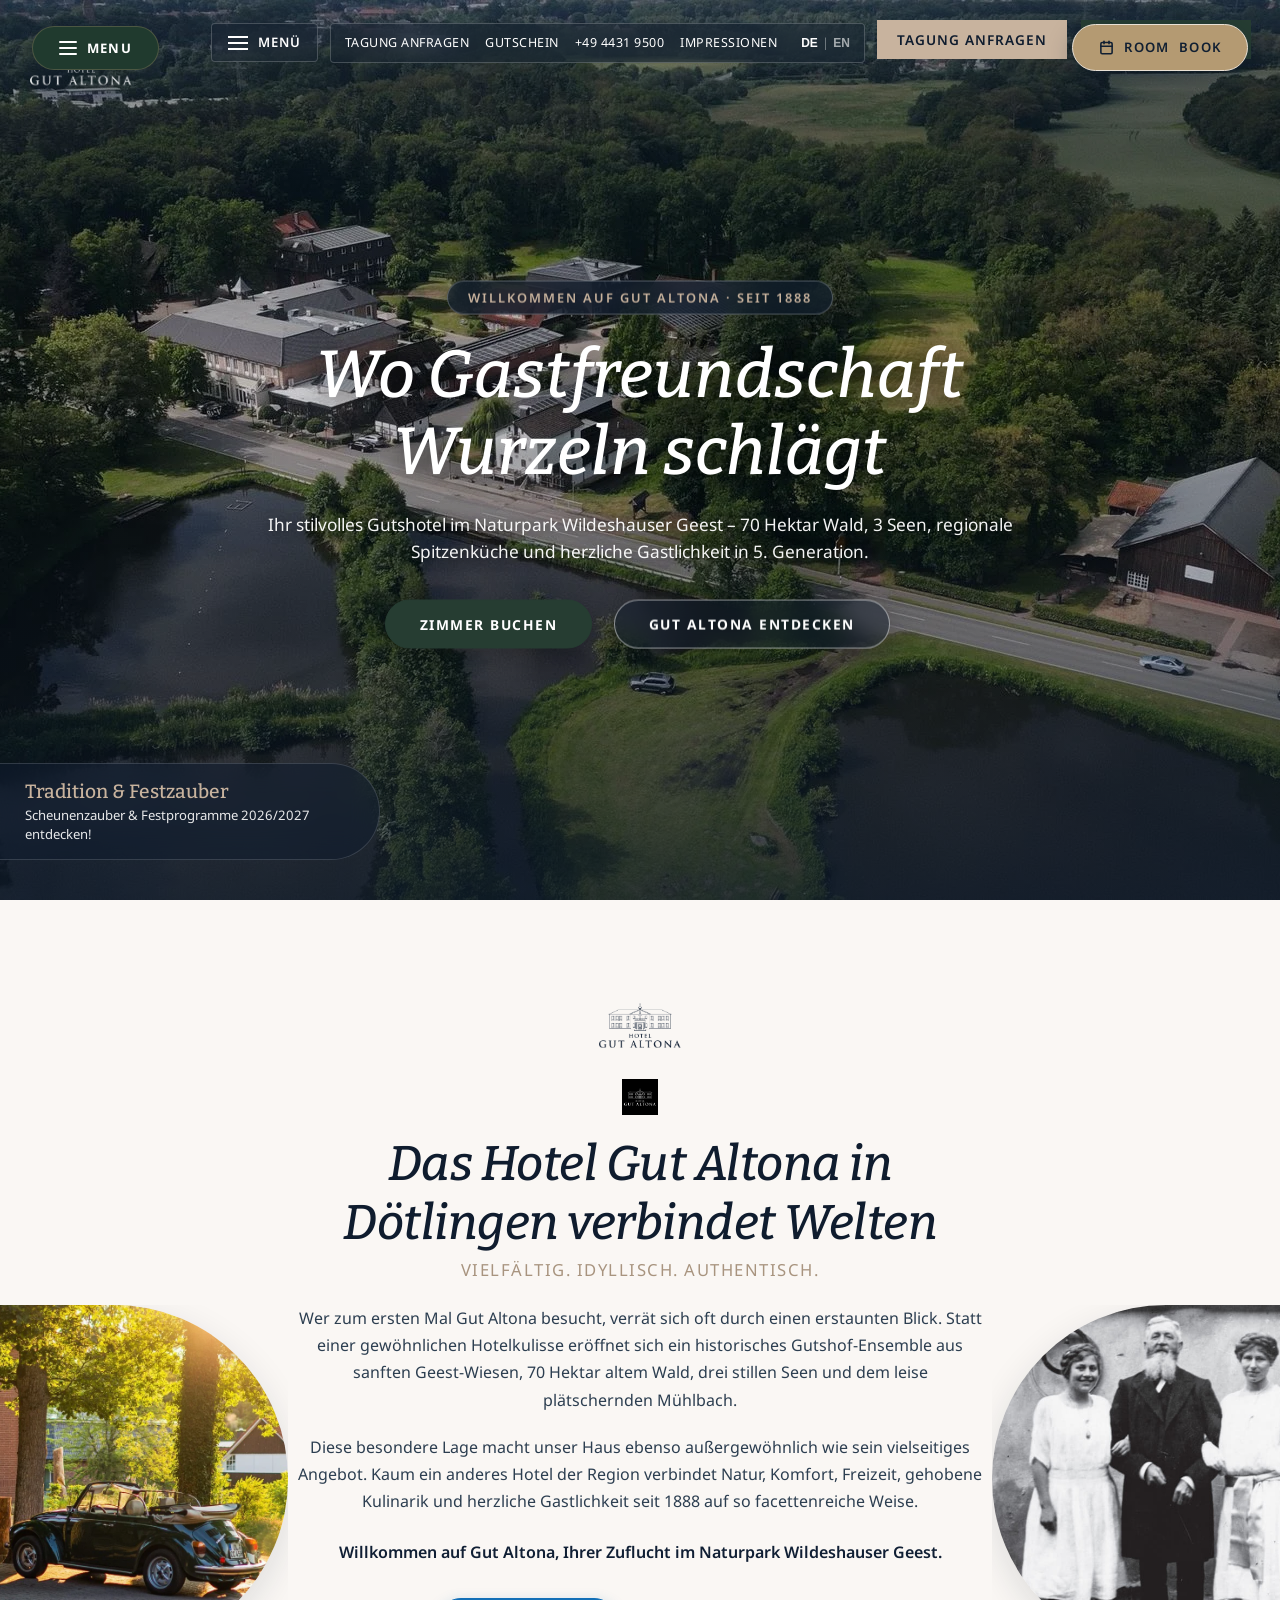
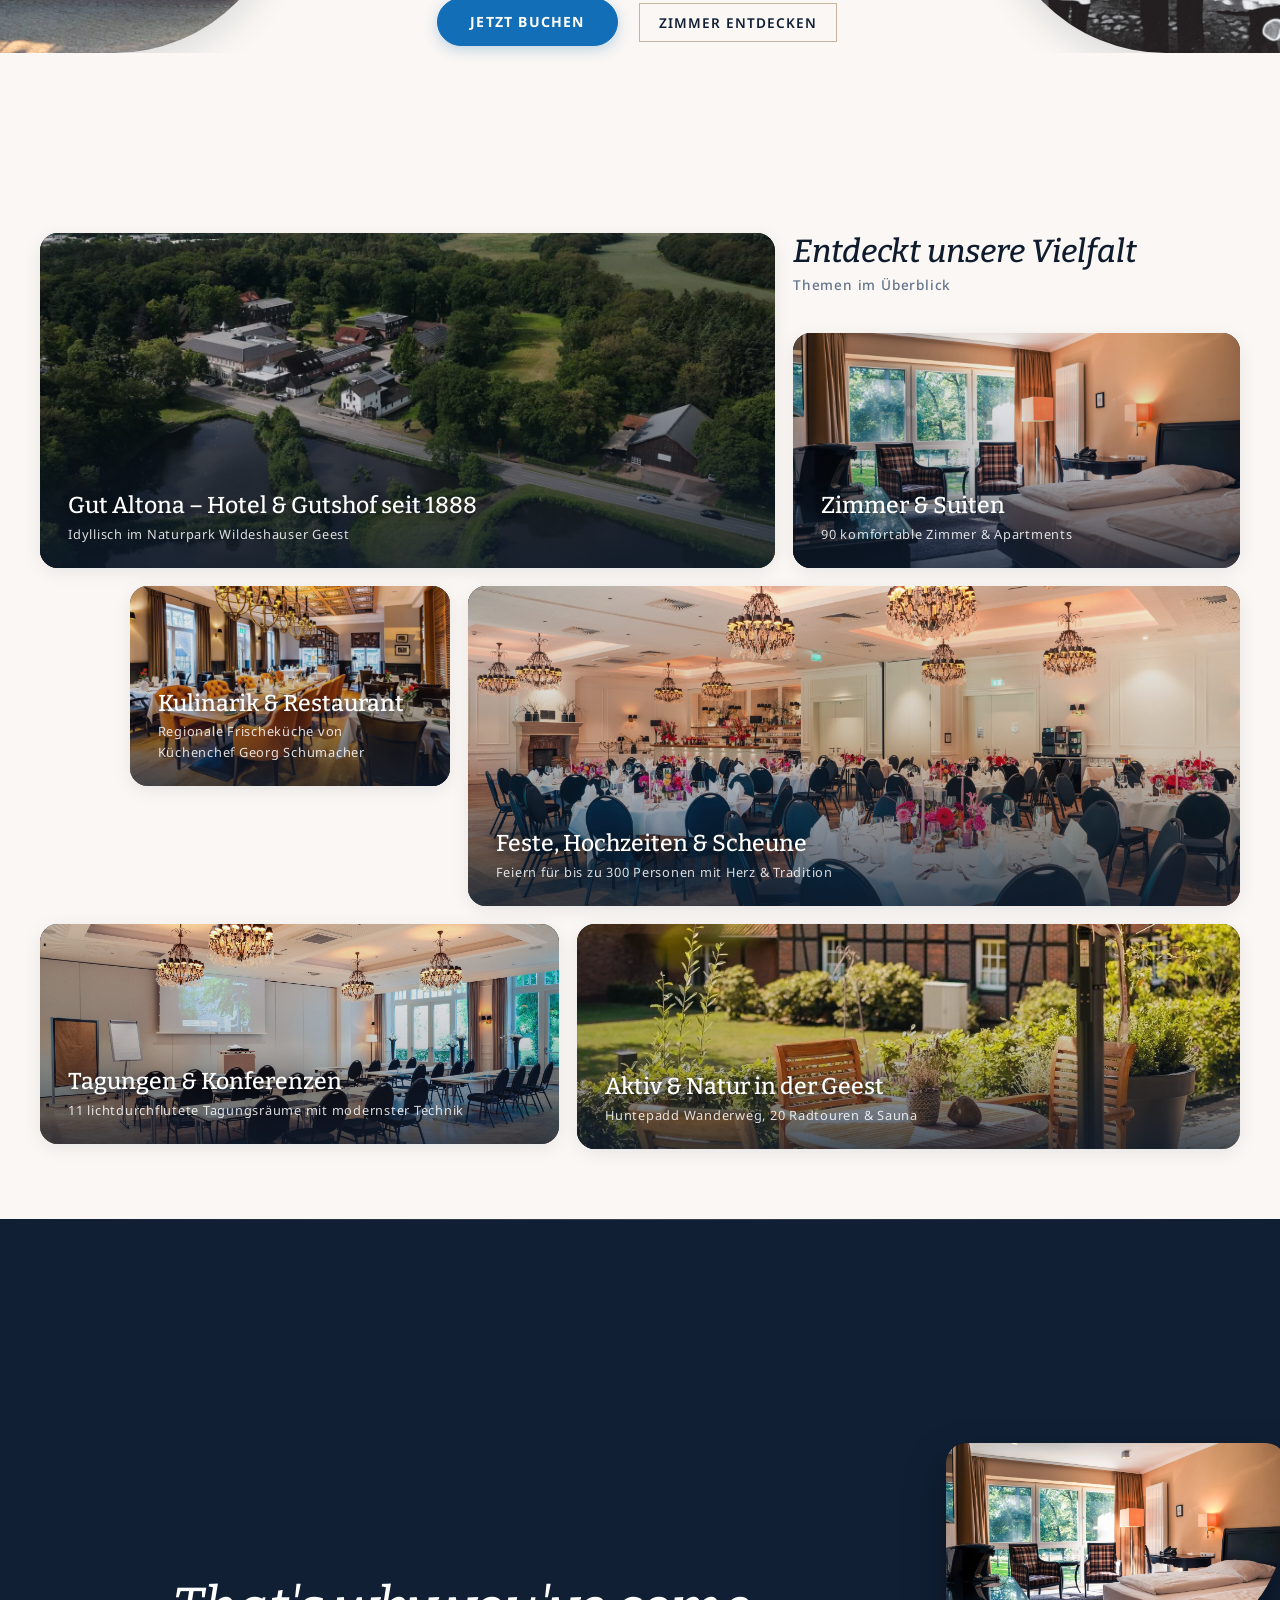
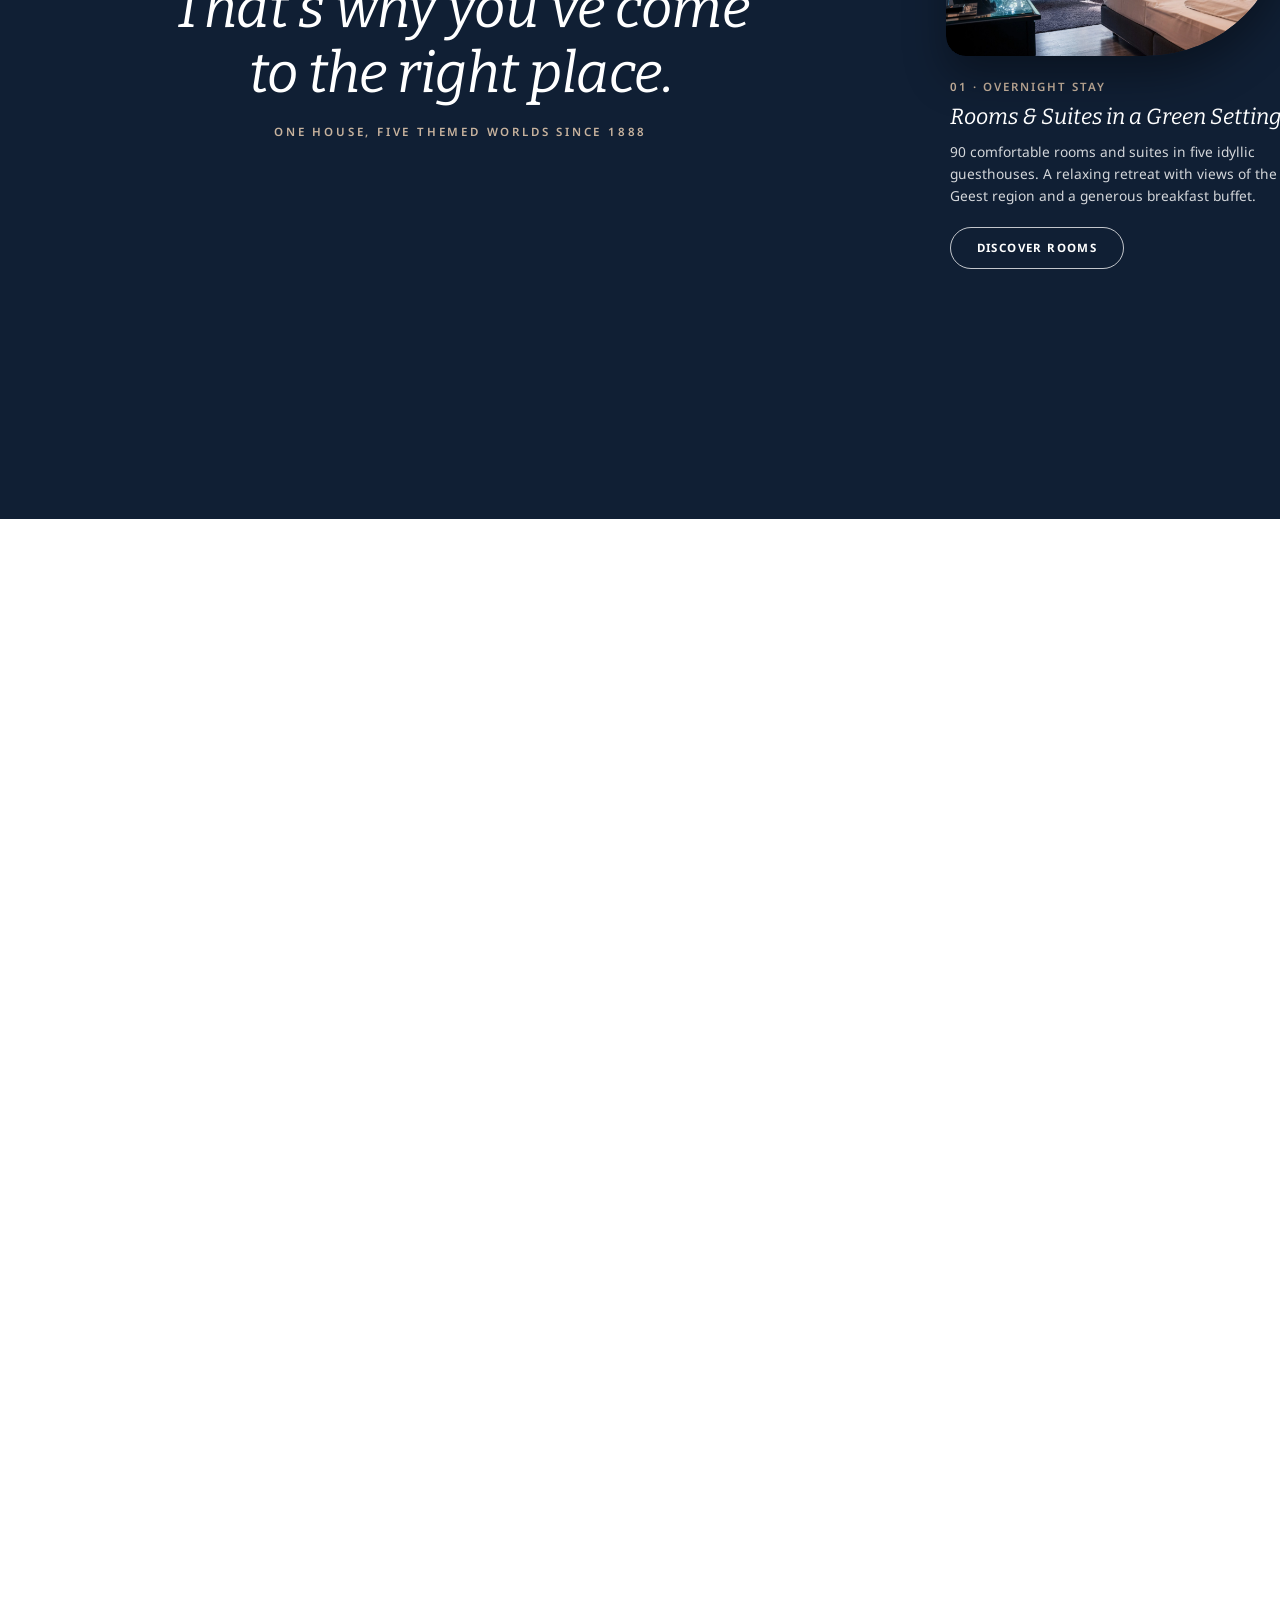
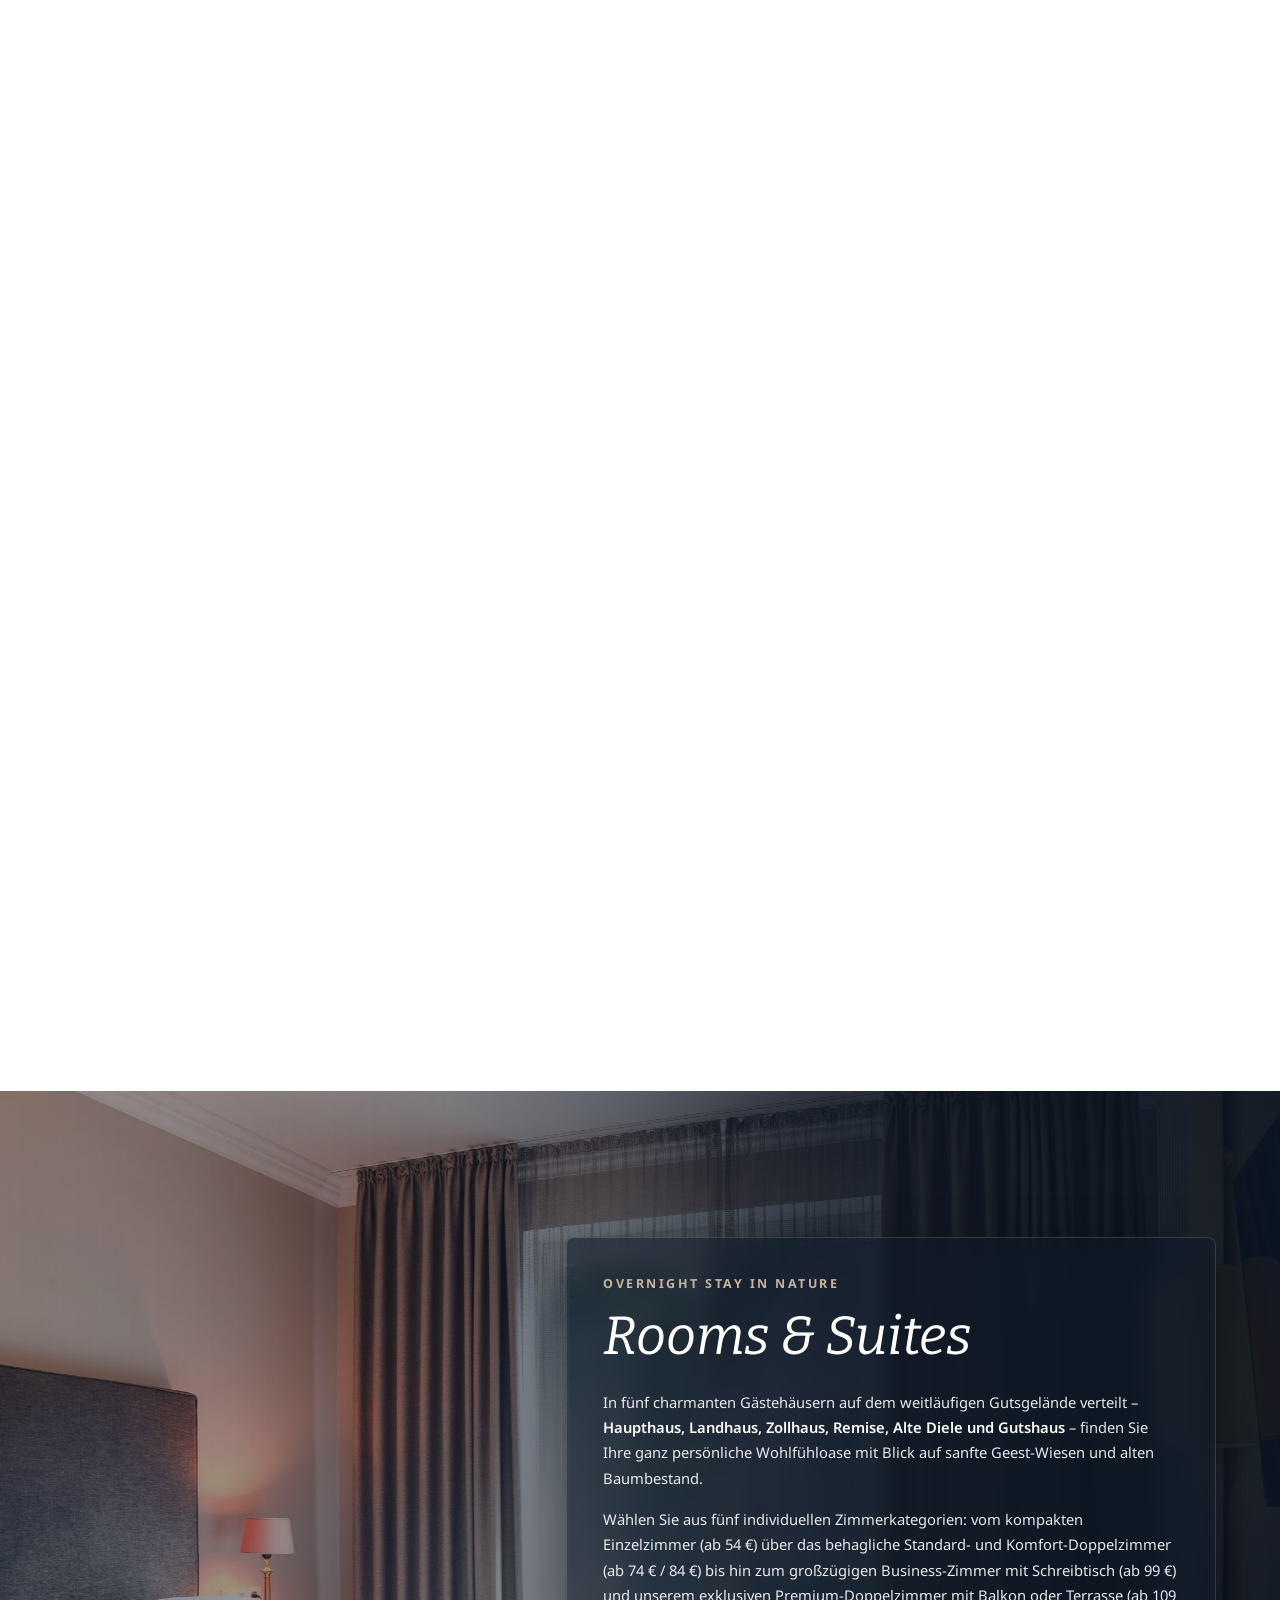
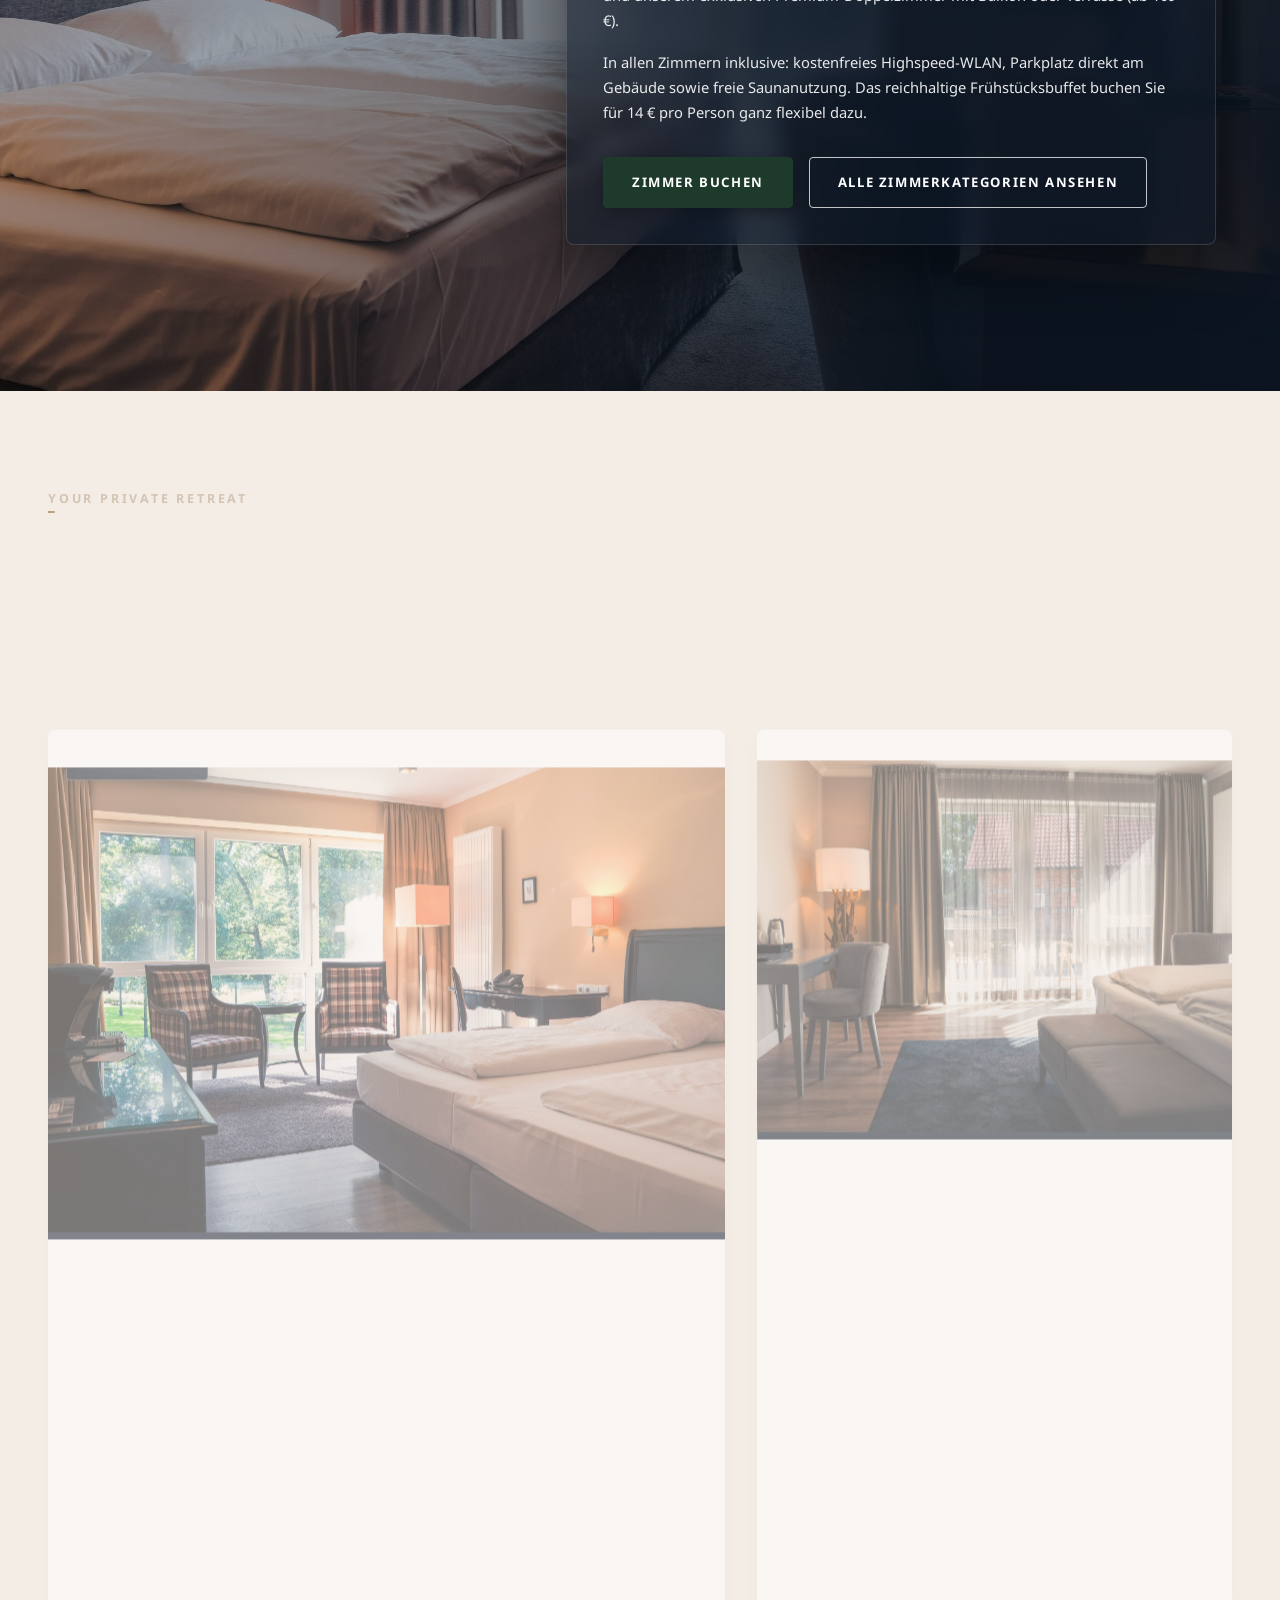
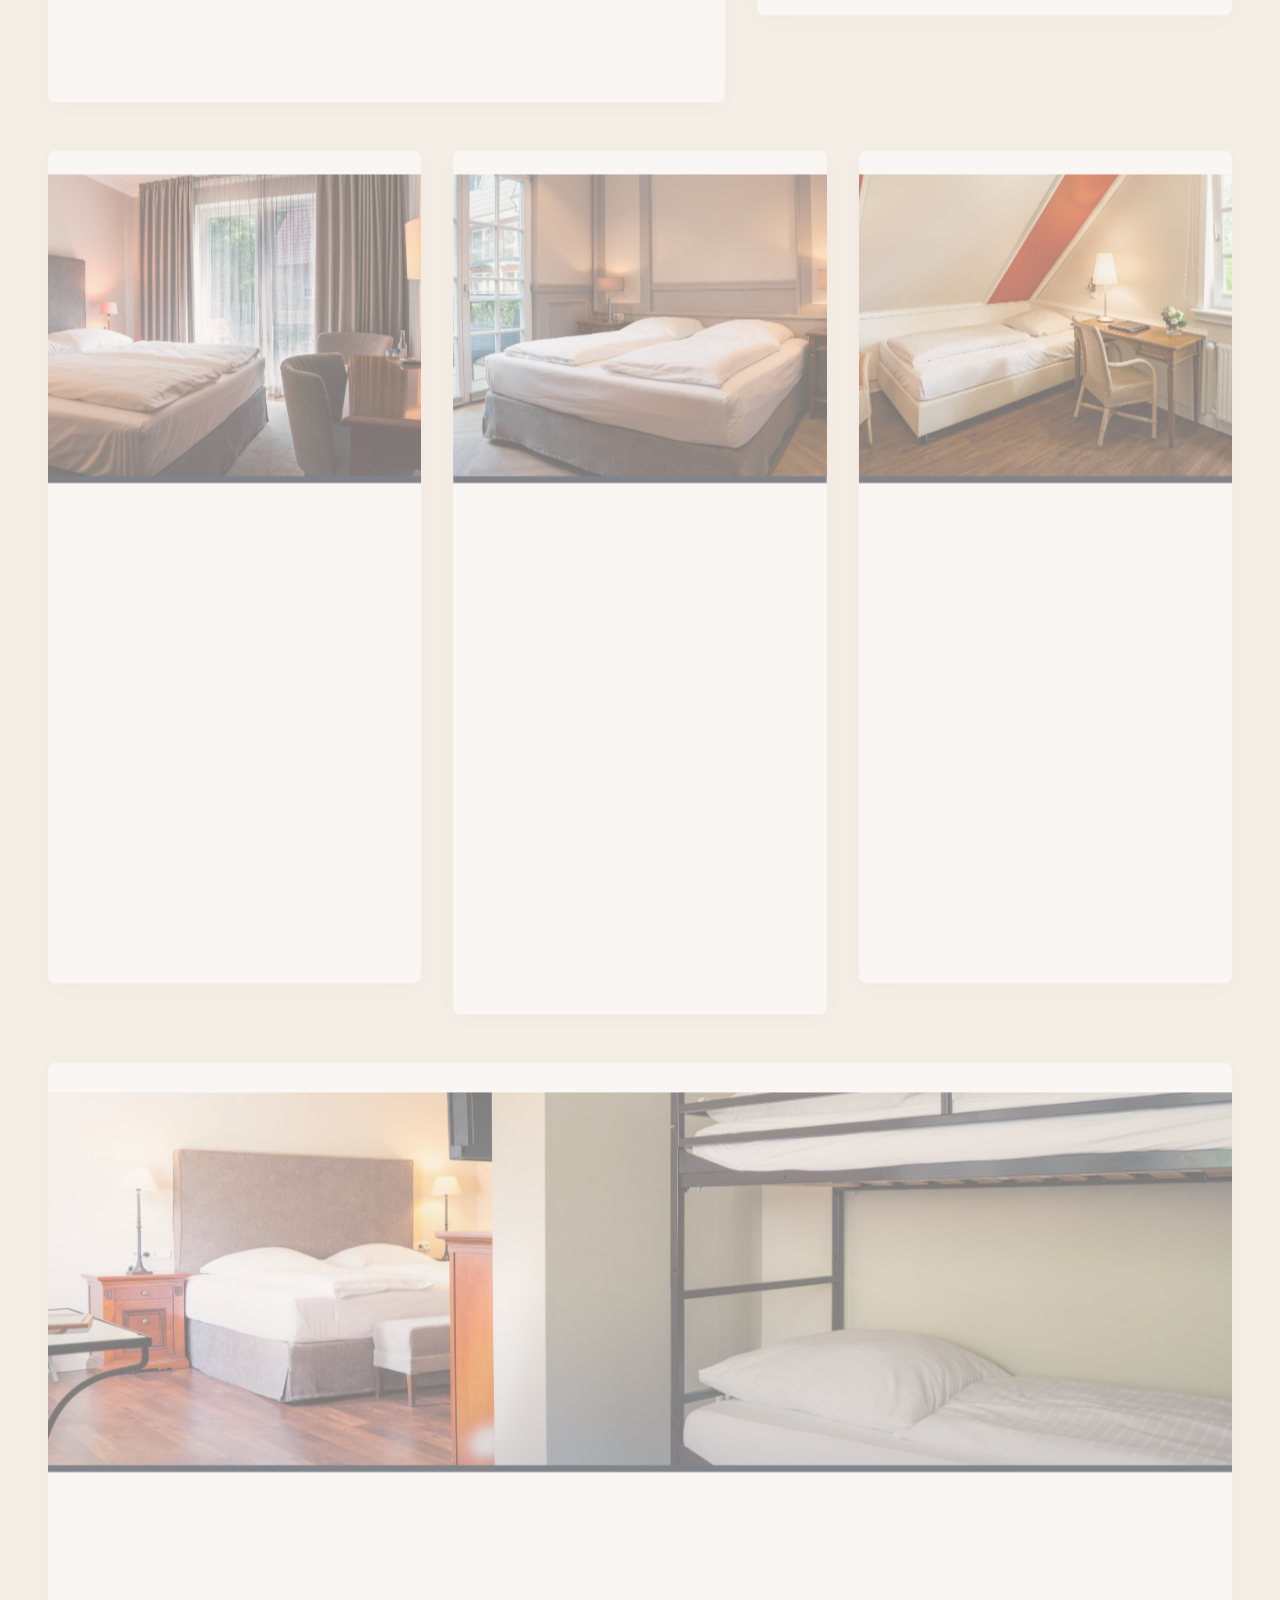
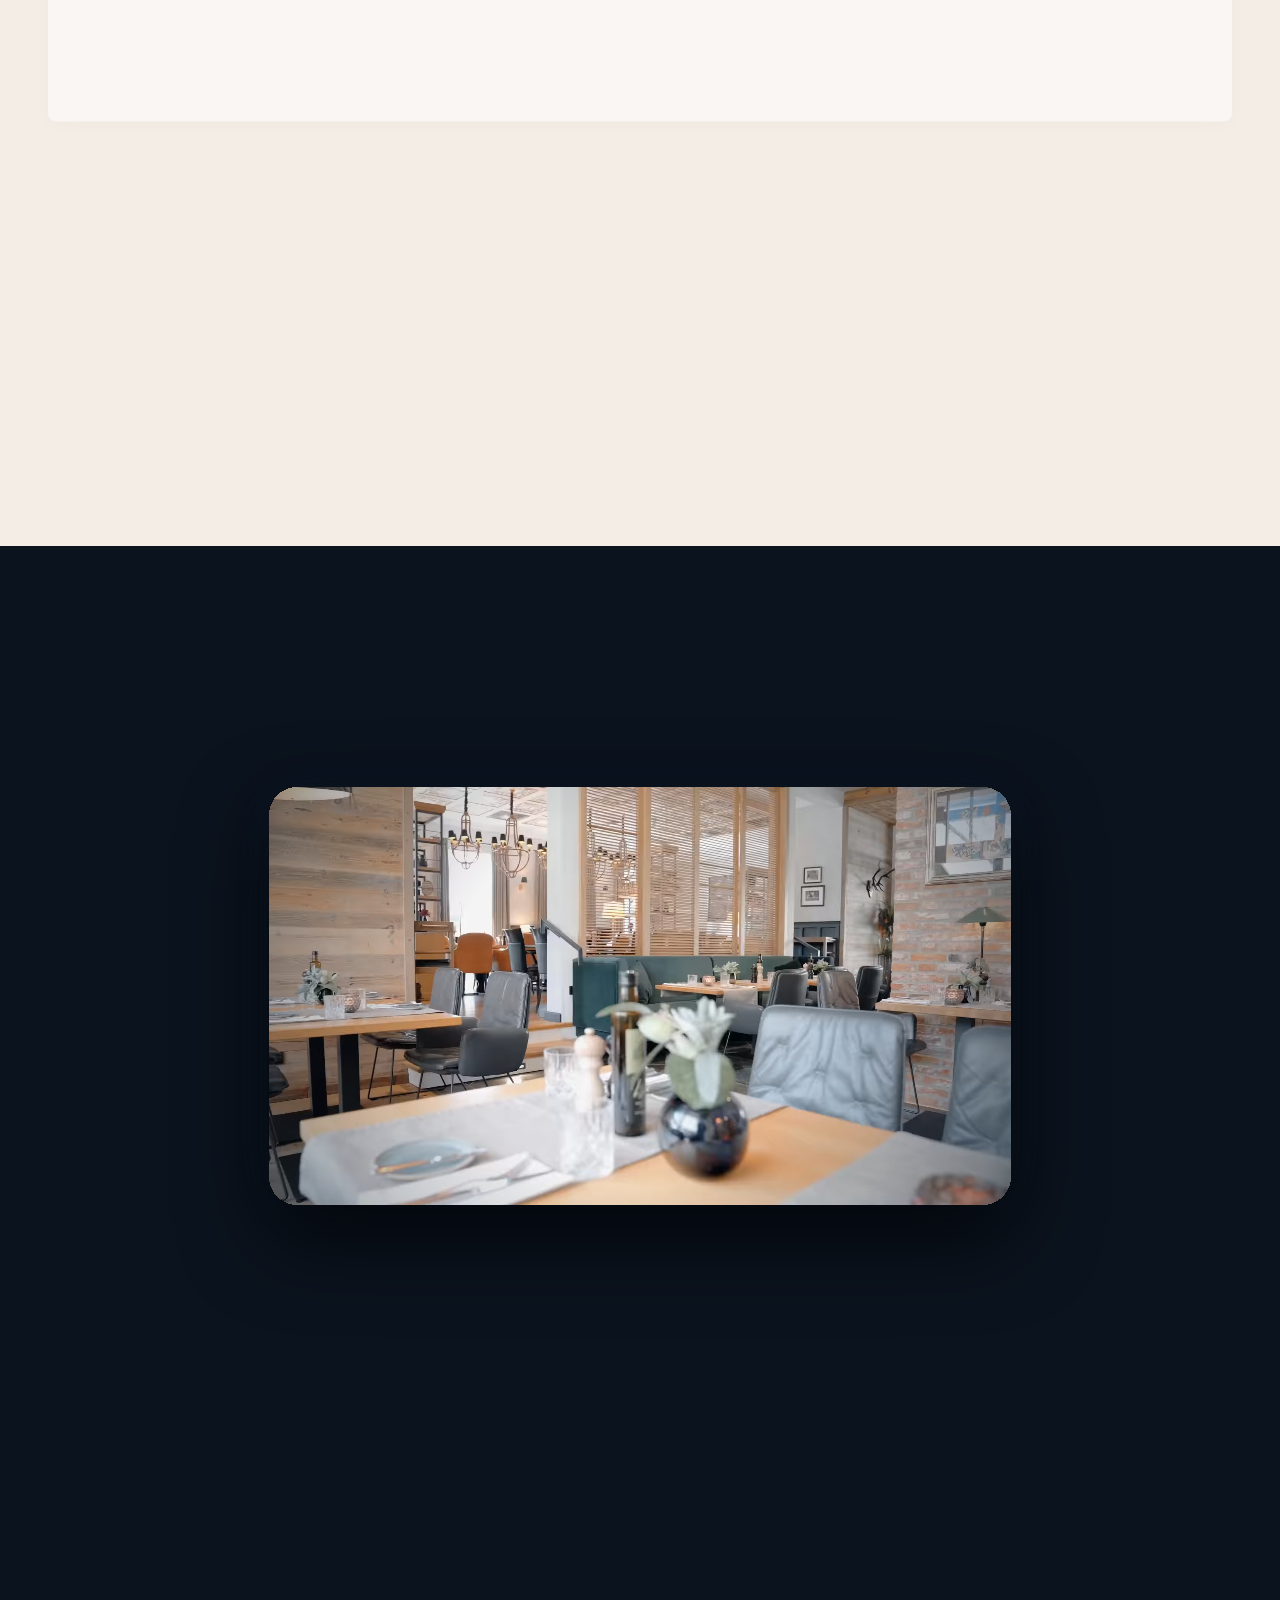
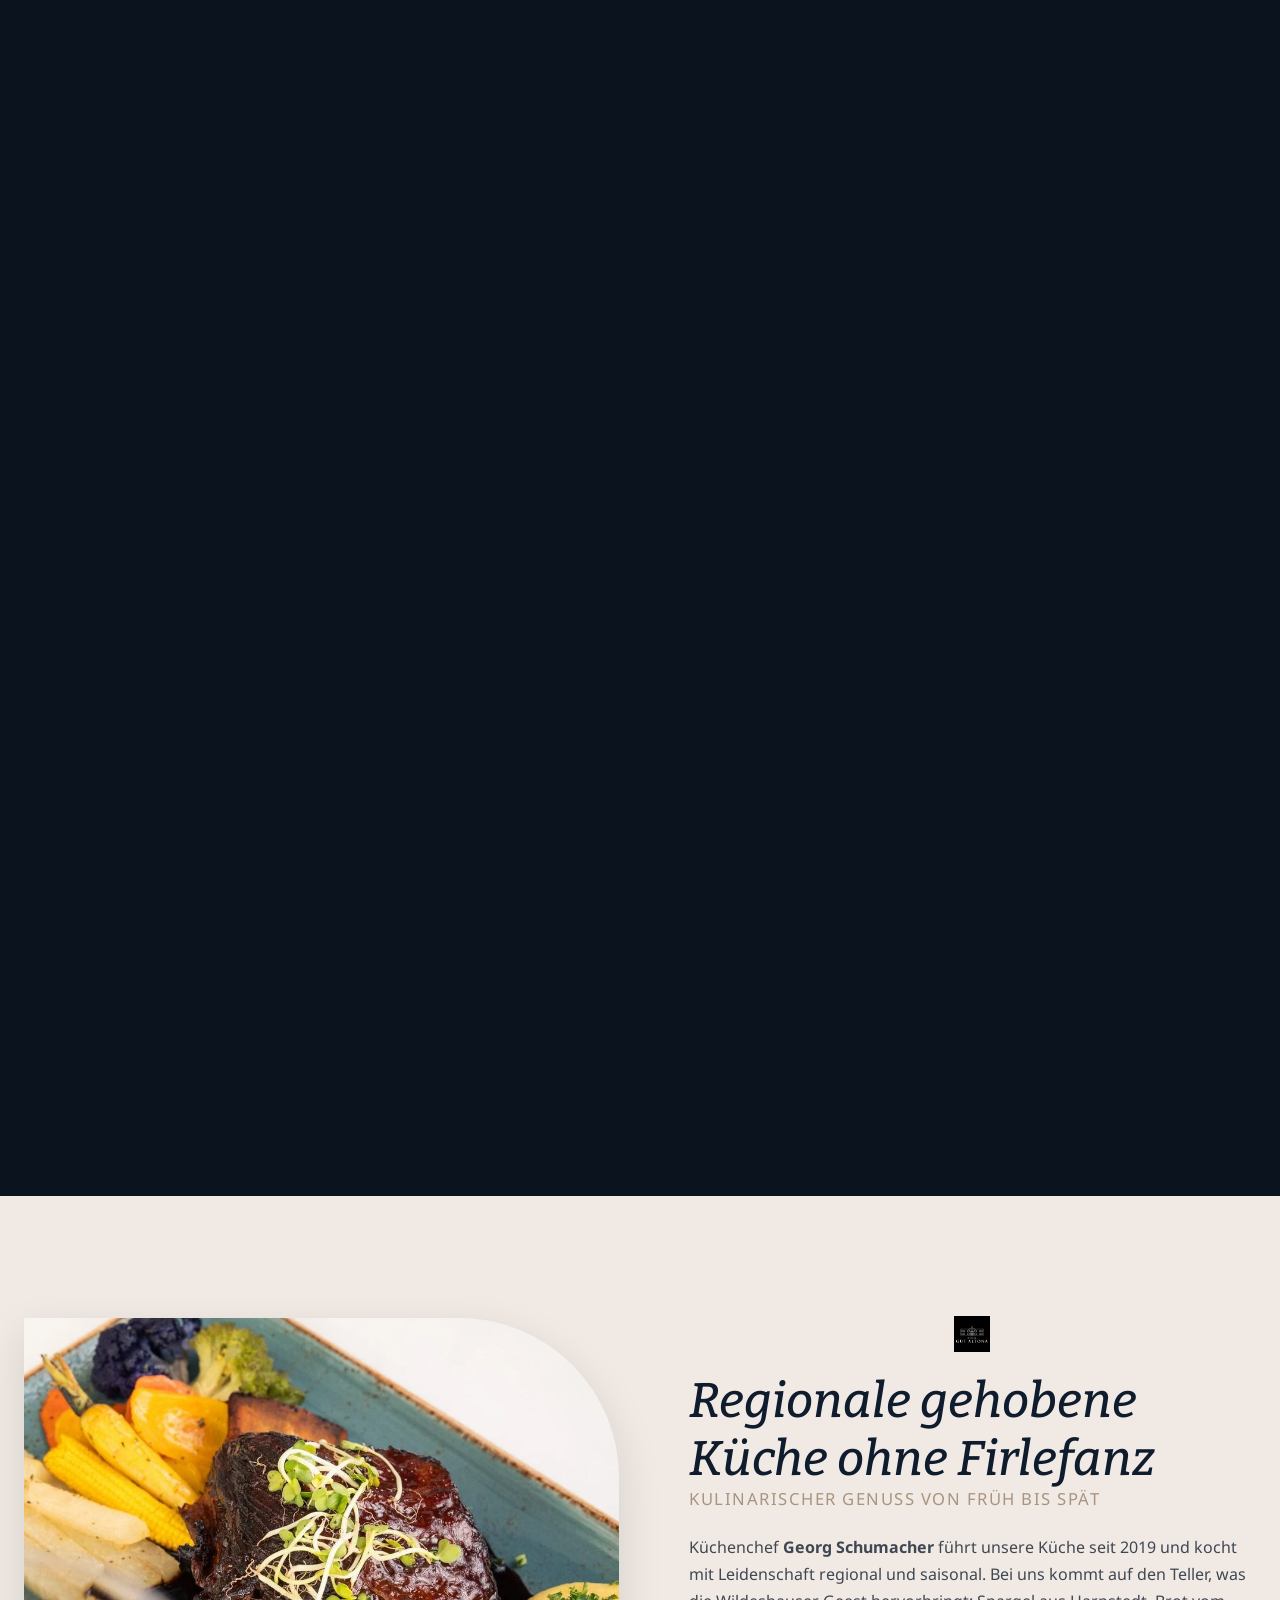
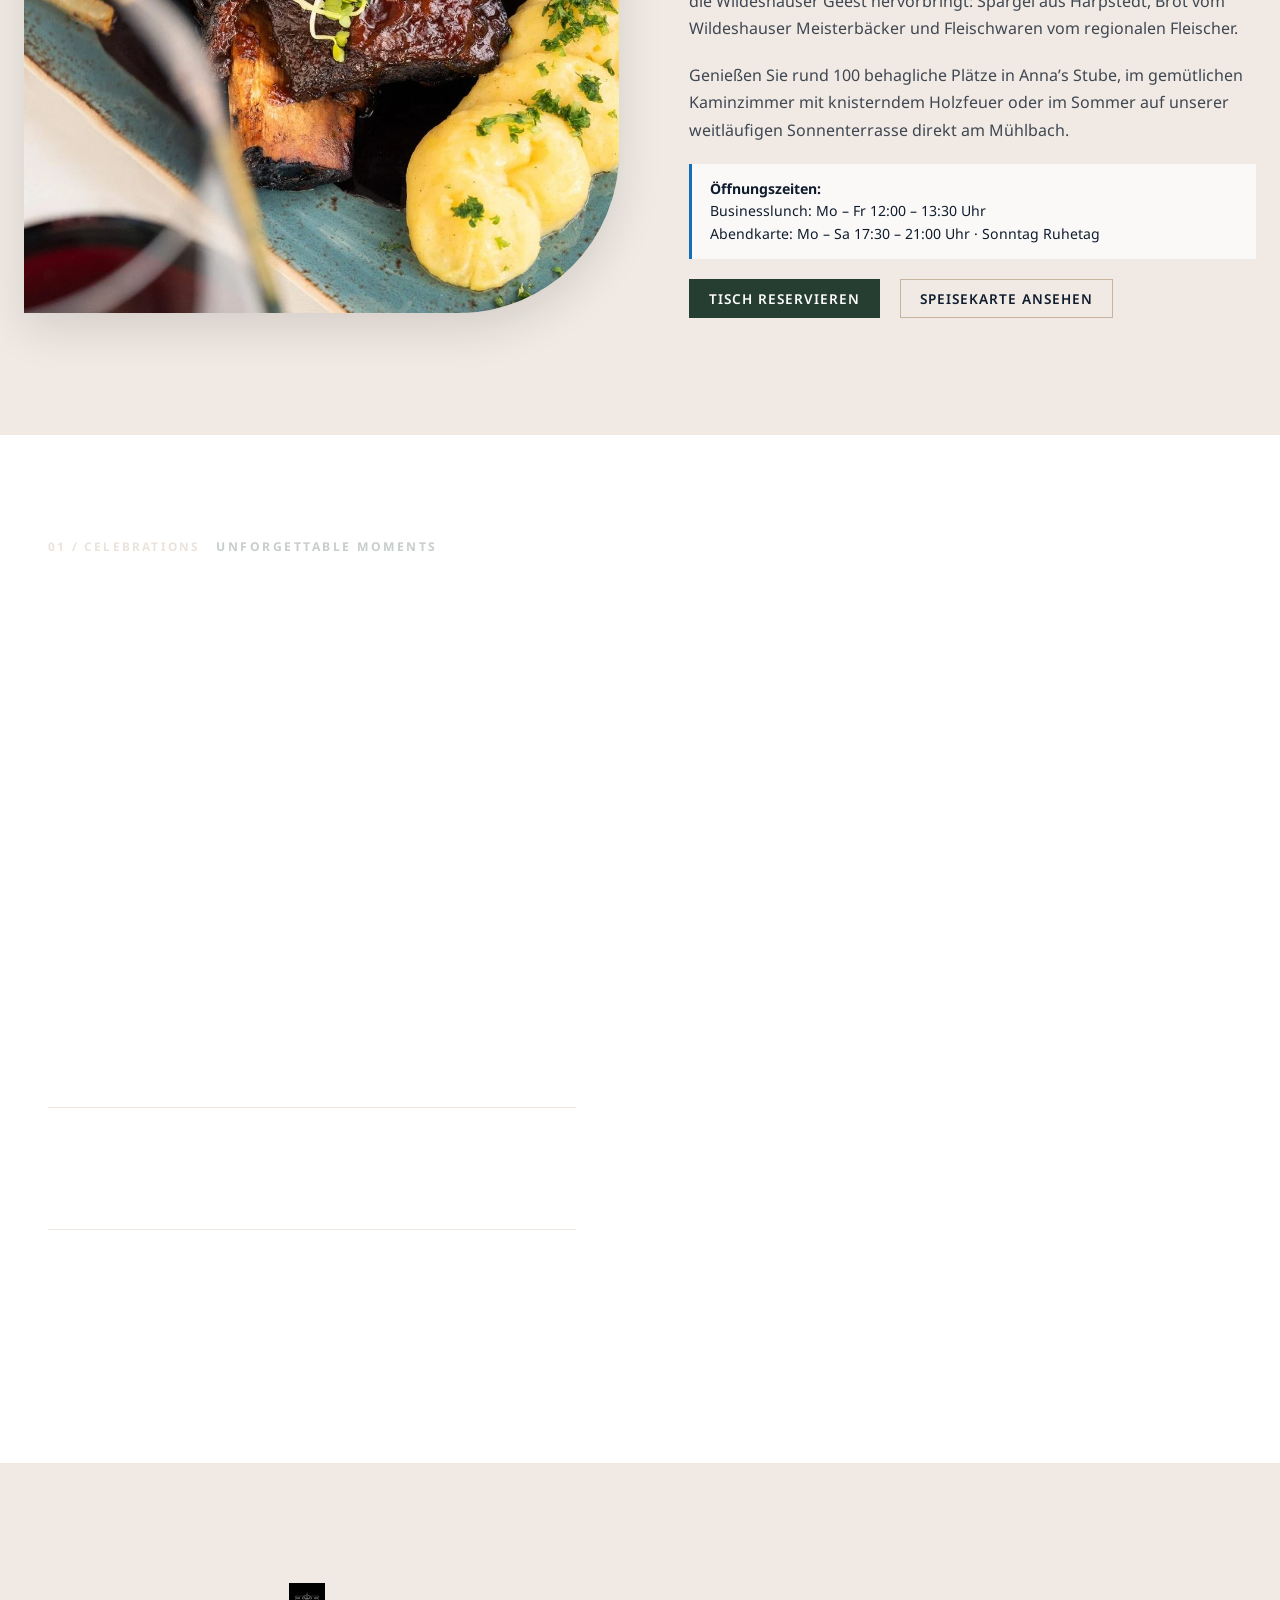
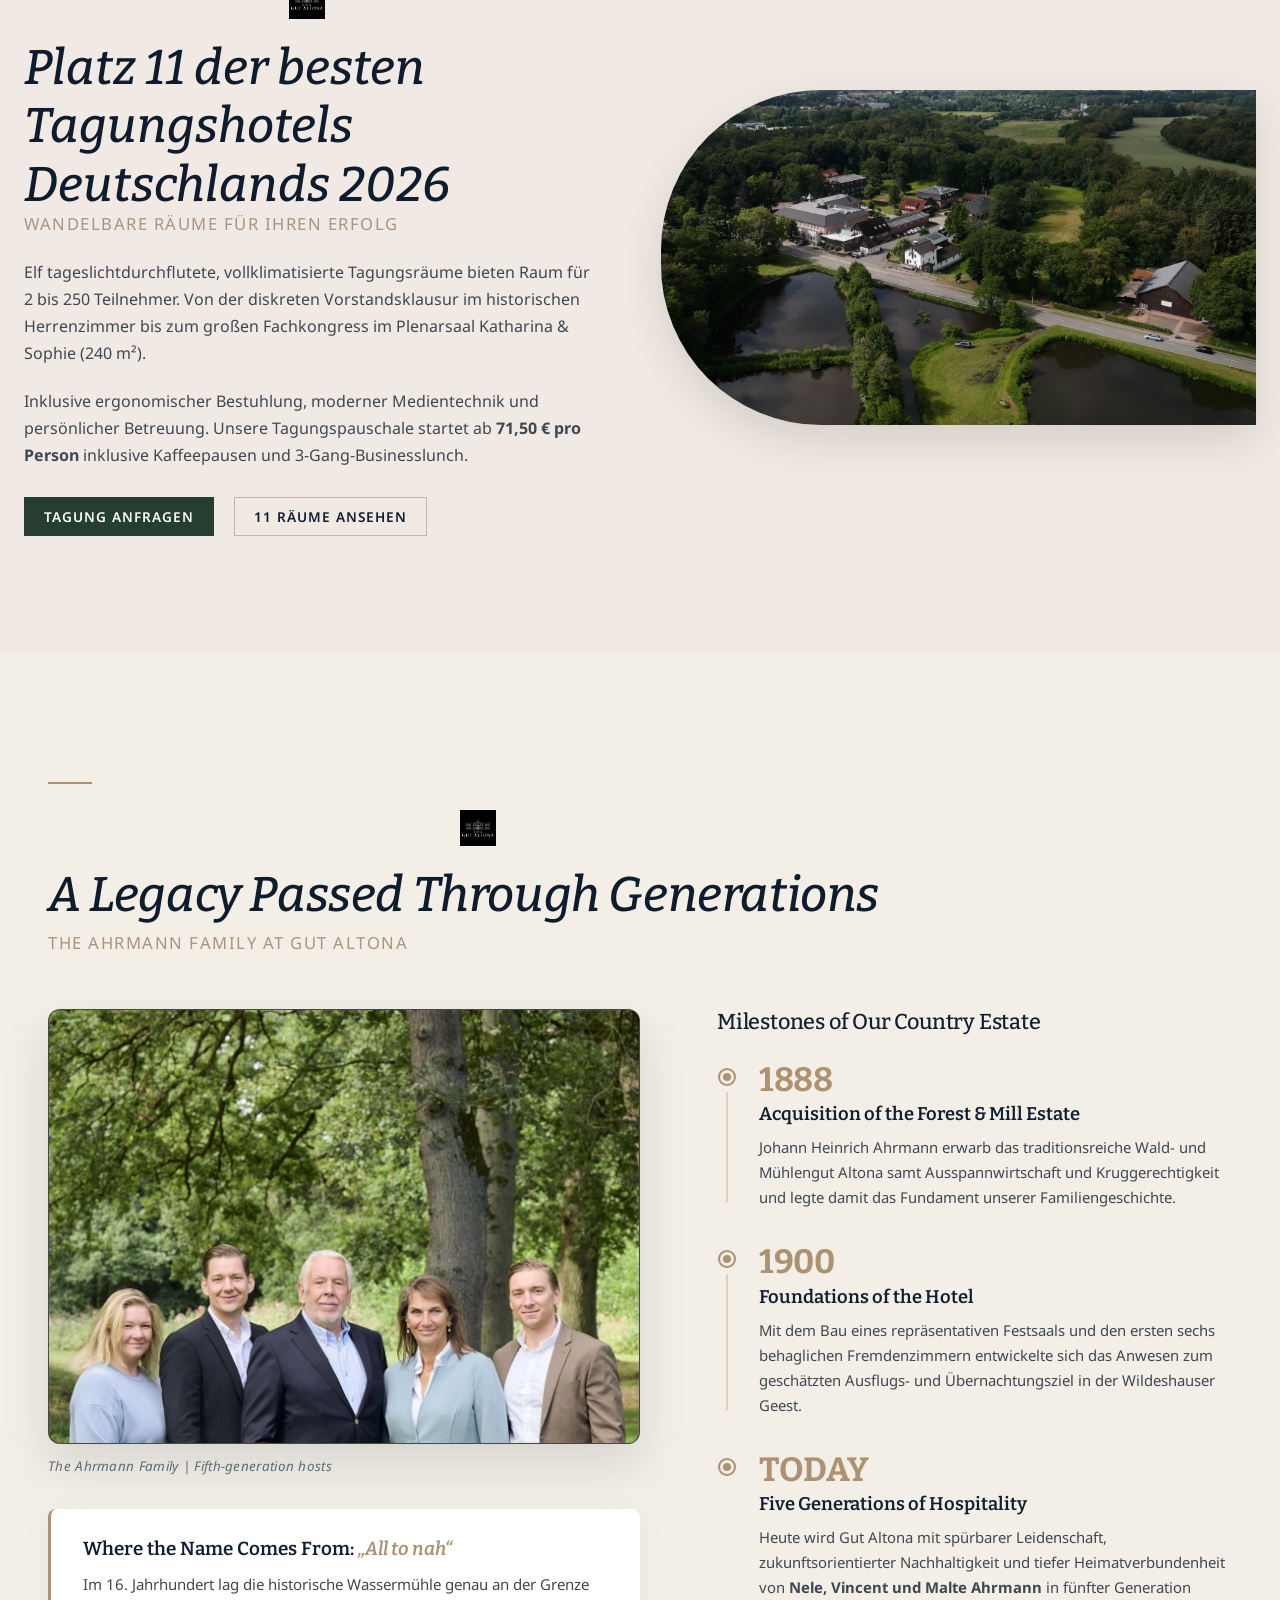
==== commit b9a08cce: "Update Gut Altona website design and preview mode" ====
--- a/index.html
+++ b/index.html
@@ -1,1685 +1,1687 @@
-<!DOCTYPE html>
-<html lang="de" class="no-touchevents">
-<head>
-  <meta charset="UTF-8">
-  <meta name="viewport" content="width=device-width, initial-scale=1, viewport-fit=cover">
-  <title>Hotel &amp; Restaurant Gut Altona | Ihr Gutshotel in Dötlingen bei Wildeshausen</title>
-  <meta name="description" content="Gut Altona ist Ihr Urlaubsparadies & Businesshotel in der Wildeshauser Geest: ✔ Ruhige Zimmer im Grünen ✔ Platz 11 Tagungshotel Deutschlands ✔ Regionale Kulinarik ✔ Sauna ✔ Festscheune & Hochzeiten. ➜ Jetzt entdecken!">
-  <link rel="canonical" href="https://gut-altona.de/">
-
-  <!-- Preload Critical Hero Image for Instant LCP Rendering -->
-  <link rel="preload" as="image" href="assets/images/gut-altona-luftbild-gutsanlage.webp">
-
-  <!-- Stylesheets -->
-  <link rel="stylesheet" href="css/style.css">
-  <link rel="icon" type="image/png" href="assets/images/ga-symbol-512.png">
-</head>
-<body class="site browser- browser--">
-
-  <!-- Floating Navigation Pills (Sauerland Stern Hallmark) -->
-  <aside class="floating-nav" aria-label="Schnellnavigation">
-    <button id="floatingMenuBtn" class="floating-nav__pill floating-nav__pill--menu" aria-label="Menü öffnen" aria-expanded="false" aria-controls="nav_0">
-      <span class="floating-nav__hamburger" aria-hidden="true">
-        <span></span><span></span><span></span>
-      </span>
-      <span class="pill-text">Menü</span>
-    </button>
-    <a href="https://onepagebooking.com/gut-altona" target="_blank" rel="noopener noreferrer" class="floating-nav__pill floating-nav__pill--book" aria-label="Zimmer buchen">
-      <svg width="15" height="15" viewBox="0 0 24 24" fill="none" stroke="currentColor" stroke-width="2.5" stroke-linecap="round" stroke-linejoin="round" aria-hidden="true"><rect x="3" y="4" width="18" height="18" rx="2" ry="2"></rect><line x1="16" y1="2" x2="16" y2="6"></line><line x1="8" y1="2" x2="8" y2="6"></line><line x1="3" y1="10" x2="21" y2="10"></line></svg>
-      <span class="pill-text-long">Zimmer </span><span>buchen</span>
-    </a>
-  </aside>
-
-  <!-- Skip link for accessibility -->
-  <a id="skip-link" href="#main" class="visuallyhidden">Zum Inhalt springen</a>
-
-  <!-- Global menu toggle checkbox (Sauerland Stern architecture) -->
-  <input type="checkbox" id="global-toggle-menu" class="visuallyhidden" aria-hidden="true" tabindex="-1">
-
-  <!-- ==========================================================================
-       HEADER & NAVIGATION (SAUERLAND STERN ARCHITECTURE)
-       ========================================================================== -->
-  <header id="header" class="header" data-header="true" data-detail="false">
-    
-    <!-- Floating Logo -->
-    <div class="logo logo-svg">
-      <a href="index.html" title="Zurück zur Startseite">
-        <img src="assets/images/ga-logo-weiss-transparent.png" alt="Hotel &amp; Restaurant Gut Altona" width="120" height="75" class="logo__file" loading="eager" decoding="async">
-      </a>
-    </div>
-
-    <!-- Top Action Banner -->
-    <div class="banner">
-      <!-- Menu Button -->
-      <label id="navButtonMenu" class="menu-button" for="global-toggle-menu" role="button" tabindex="0" aria-haspopup="true" aria-expanded="false" aria-controls="nav_0" aria-label="Menü öffnen">
-        <div class="menu-button__button">
-          <div class="menu-button__line top"></div>
-          <div class="menu-button__line center"></div>
-          <div class="menu-button__line bottom"></div>
-        </div>
-        <div class="menu-button__text">
-          <span class="menu-button__text--open">Menü</span>
-          <span class="menu-button__text--close">Schließen</span>
-        </div>
-      </label>
-
-      <!-- Tools Menu -->
-      <div class="tools">
-        <ul>
-          <li><a href="tagungen.html">Tagung anfragen</a></li>
-          <li class="header-voucher"><a href="https://gut-altona.expressgutscheine.net/index.php?product=34" target="_blank" rel="noopener noreferrer"><span>Gutschein</span></a></li>
-          <li class="header-tel"><a href="tel:+4944319500"><span>+49 4431 9500</span></a></li>
-          <li class="header-gallery"><a href="ueber-uns.html"><span>Impressionen</span></a></li>
-          <li style="display:flex;gap:4px;margin-left:8px;">
-            <button class="lang-btn active" data-lang="de" style="background:none;border:none;color:#fff;font-size:0.75rem;cursor:pointer;font-weight:bold;">DE</button>
-            <span style="color:rgba(255,255,255,0.4);">|</span>
-            <button class="lang-btn" data-lang="en" style="background:none;border:none;color:rgba(255,255,255,0.6);font-size:0.75rem;cursor:pointer;font-weight:bold;">EN</button>
-          </li>
-        </ul>
-      </div>
-
-      <!-- Prominent Booking & Request Action Buttons -->
-      <div class="nst21-widget article">
-        <button class="cta cta--request" data-modal-open="meeting">Tagung anfragen</button>
-        <a class="cta cta--book" href="https://onepagebooking.com/gut-altona" target="_blank" rel="noopener noreferrer">Zimmer buchen</a>
-      </div>
-    </div>
-
-    <!-- Dropdown Mega Navigation Overlay -->
-    <nav id="nav_0" class="nav-level-0" aria-label="Hauptmenü">
-      <div class="menu-wrapper">
-        <div class="menu-items" id="nav_menu">
-          <!-- Left Column -->
-          <ul class="main-menu main-menu--left">
-            <li class="main-menu-item">
-              <div class="main-menu-item-name"><a href="zimmer.html">Hotel &amp; Zimmer</a></div>
-              <ul class="sub-menu">
-                <li class="sub-menu-overview"><a href="zimmer.html" class="sub-menu-link">Zimmer Übersicht</a></li>
-                <li><a href="zimmer.html#all-rooms" class="sub-menu-link">Premium Doppelzimmer (ab 109€)</a></li>
-                <li><a href="zimmer.html#all-rooms" class="sub-menu-link">Business Doppelzimmer (ab 99€)</a></li>
-                <li><a href="zimmer.html#all-rooms" class="sub-menu-link">Komfort Doppelzimmer (ab 84€)</a></li>
-                <li><a href="zimmer.html#all-rooms" class="sub-menu-link">Standard Doppelzimmer (ab 74€)</a></li>
-                <li><a href="zimmer.html#all-rooms" class="sub-menu-link">Einzelzimmer (ab 54€)</a></li>
-                <li><a href="zimmer.html#all-rooms" class="sub-menu-link">Familienzimmer (ab 139€)</a></li>
-                <li><a href="https://onepagebooking.com/gut-altona" target="_blank" class="sub-menu-link">Online Buchen</a></li>
-              </ul>
-            </li>
-
-            <li class="main-menu-item">
-              <div class="main-menu-item-name"><a href="tagungen.html">Tagungen &amp; Konferenzen</a></div>
-              <ul class="sub-menu">
-                <li class="sub-menu-overview"><a href="tagungen.html" class="sub-menu-link">Tagungen Übersicht</a></li>
-                <li><a href="tagungen.html#raeume" class="sub-menu-link">11 Tagungsräume im Überblick</a></li>
-                <li><a href="tagungen.html#raeume" class="sub-menu-link">Katharina &amp; Sophie (bis 250 Pax)</a></li>
-                <li><a href="tagungen.html#pauschalen" class="sub-menu-link">Tagungspauschalen ab 71,50 €</a></li>
-                <li><a href="tagungen.html" data-modal-open="meeting" class="sub-menu-link">Veranstaltung anfragen</a></li>
-              </ul>
-            </li>
-
-            <li class="main-menu-item">
-              <div class="main-menu-item-name"><a href="feiern-hochzeiten.html">Feste &amp; Hochzeiten</a></div>
-              <ul class="sub-menu">
-                <li class="sub-menu-overview"><a href="feiern-hochzeiten.html" class="sub-menu-link">Feste &amp; Events Übersicht</a></li>
-                <li><a href="feiern-hochzeiten.html" class="sub-menu-link">Freie Trauung im Gutsgarten</a></li>
-                <li><a href="feiern-hochzeiten.html#festraeume" class="sub-menu-link">Historische Festscheune (bis 180 Pax)</a></li>
-                <li><a href="feiern-hochzeiten.html#festraeume" class="sub-menu-link">Festsaal mit Kronleuchtern (bis 250 Pax)</a></li>
-                <li><a href="feiern-hochzeiten.html" class="sub-menu-link">Kohlfahrt-Partys &amp; Scheunenzauber</a></li>
-              </ul>
-            </li>
-          </ul>
-
-          <!-- Right Column -->
-          <ul class="main-menu main-menu--right">
-            <li class="main-menu-item">
-              <div class="main-menu-item-name"><a href="restaurant.html">Kulinarik &amp; Restaurant</a></div>
-              <ul class="sub-menu">
-                <li class="sub-menu-overview"><a href="restaurant.html" class="sub-menu-link">Kulinarik Übersicht</a></li>
-                <li><a href="restaurant.html#bereiche" class="sub-menu-link">Anna’s Stube &amp; Kaminzimmer</a></li>
-                <li><a href="restaurant.html#bereiche" class="sub-menu-link">Bar 1888 &amp; Sonnenterrasse</a></li>
-                <li><a href="restaurant.html#speisekarte" class="sub-menu-link">Speisekarte &amp; Businesslunch</a></li>
-                <li><a href="restaurant.html" data-modal-open="table" class="sub-menu-link">Tisch online reservieren</a></li>
-              </ul>
-            </li>
-
-            <li class="main-menu-item">
-              <div class="main-menu-item-name"><a href="ueber-uns.html">Über uns &amp; Historie</a></div>
-              <ul class="sub-menu">
-                <li class="sub-menu-overview"><a href="ueber-uns.html" class="sub-menu-link">Geschichte Übersicht</a></li>
-                <li><a href="ueber-uns.html" class="sub-menu-link">1888: Johann Heinrich Ahrmann</a></li>
-                <li><a href="ueber-uns.html" class="sub-menu-link">„All to nah“: Woher der Name kommt</a></li>
-                <li><a href="ueber-uns.html" class="sub-menu-link">Familie Ahrmann in 5. Generation</a></li>
-                <li><a href="karriere.html" class="sub-menu-link">Karriere &amp; Top-Ausbildung</a></li>
-                <li><a href="kontakt.html" class="sub-menu-link">Kontakt &amp; Anreise</a></li>
-              </ul>
-            </li>
-
-            <li class="main-menu-item">
-              <div class="main-menu-item-name"><a href="kontakt.html">Natur &amp; Erholung</a></div>
-              <ul class="sub-menu">
-                <li><a href="#wellness" class="sub-menu-link">Finnische Sauna &amp; Ruheraum</a></li>
-                <li><a href="kontakt.html" class="sub-menu-link">Wanderweg „Huntepadd“ vor der Tür</a></li>
-                <li><a href="kontakt.html" class="sub-menu-link">20 Radtouren in der Geest</a></li>
-                <li><a href="kontakt.html" class="sub-menu-link">Künstlerdorf Dötlingen</a></li>
-              </ul>
-            </li>
-          </ul>
-        </div>
-      </div>
-    </nav>
-
-    <!-- SECTION 01: HERO GALLERY -->
-    <div class="gallery">
-      <div id="gid1" class="gal">
-        <ul class="slides">
-          <li class="slide slide-1 on" style="background-image: url('assets/images/gut-altona-luftbild-gutsanlage.webp');">
-            <div class="slide-content"></div>
-          </li>
-          <li class="slide slide-2" style="background-image: url('assets/images/hotelfront-1280.jpg');">
-            <div class="slide-content"></div>
-          </li>
-          <li class="slide slide-3" style="background-image: url('assets/images/gut-altona-einfahrt-abendsonne.webp');">
-            <div class="slide-content"></div>
-          </li>
-        </ul>
-      </div>
-    </div>
-
-    <!-- Hero Content Overlay (Sauerland Stern Hallmark) -->
-    <div class="hero-caption">
-      <span class="hero-caption__badge">Willkommen auf Gut Altona · Seit 1888</span>
-      <h1>Wo Gastfreundschaft Wurzeln schlägt</h1>
-      <p>Ihr stilvolles Gutshotel im Naturpark Wildeshauser Geest – 70 Hektar Wald, 3 Seen, regionale Spitzenküche und herzliche Gastlichkeit in 5. Generation.</p>
-      <div class="hero-caption__actions">
-        <a href="https://onepagebooking.com/gut-altona" target="_blank" rel="noopener noreferrer" class="cta cta--book">Zimmer buchen</a>
-        <a href="#intro" class="cta-secondary">Gut Altona entdecken</a>
-      </div>
-    </div>
-
-    <!-- POI Slider (Bottom Left Floating Box matching Sauerland Stern) -->
-    <aside class="poi-slider" aria-label="Highlights auf Gut Altona">
-      <div class="poi-slider__slides">
-        <article class="poi-slider__item">
-          <a href="feiern-hochzeiten.html" class="poi-slider__link">
-            <h3>Tradition &amp; Festzauber</h3>
-            <p><span class="no-link"><span>Scheunenzauber &amp; Festprogramme 2026/2027 entdecken!</span></span></p>
-          </a>
-        </article>
-      </div>
-    </aside>
-
-  </header>
-
-  <!-- ==========================================================================
-       MAIN CONTENT CONTAINER
-       ========================================================================== -->
-  <main id="main">
-
-    <!-- ==========================================================================
-         SECTION 02: INTRODUCTION (SAUERLAND STERN ARCHITECTURE)
-         ========================================================================== -->
-    <section class="grp grp-single grp-layout-box-double intro-section" id="intro" data-attr-layout="box-double">
-      <div class="intro-container">
-        <!-- Centered Brand Crest Logo -->
-        <div class="intro-logo">
-          <img src="assets/images/ga-logo-dark-transparent.png" alt="Hotel &amp; Restaurant Gut Altona Wappen" width="85" height="53">
-        </div>
-
-        <!-- Oversized Centred Heading -->
-        <h1 class="intro-title">Das Hotel Gut Altona in Dötlingen verbindet Welten</h1>
-
-        <!-- Subtitle -->
-        <h2 class="intro-subtitle">Vielfältig. Idyllisch. Authentisch.</h2>
-
-        <!-- Centred Description -->
-        <div class="intro-description">
-          <p>
-            Wer zum ersten Mal Gut Altona besucht, verrät sich oft durch einen erstaunten Blick. Statt einer gewöhnlichen Hotelkulisse eröffnet sich ein historisches Gutshof-Ensemble aus sanften Geest-Wiesen, 70 Hektar altem Wald, drei stillen Seen und dem leise plätschernden Mühlbach.
-          </p>
-          <p>
-            Diese besondere Lage macht unser Haus ebenso außergewöhnlich wie sein vielseitiges Angebot. Kaum ein anderes Hotel der Region verbindet Natur, Komfort, Freizeit, gehobene Kulinarik und herzliche Gastlichkeit seit 1888 auf so facettenreiche Weise.
-          </p>
-          <p class="intro-welcome">
-            Willkommen auf Gut Altona, Ihrer Zuflucht im Naturpark Wildeshauser Geest.
-          </p>
-
-          <!-- Centred CTA Buttons -->
-          <div class="intro-actions">
-            <a class="cta cta--royal" href="https://onepagebooking.com/gut-altona" target="_blank" rel="noopener noreferrer">Jetzt buchen</a>
-            <a class="cta-secondary intro-cta-secondary" href="zimmer.html">Zimmer entdecken</a>
-          </div>
-        </div>
-
-        <!-- Left Side Emerging Photograph -->
-        <div class="intro-side-img intro-side-img--left">
-          <img src="assets/images/gut-altona-einfahrt-abendsonne.webp" alt="Einfahrt Gut Altona in der Abendsonne" loading="lazy">
-        </div>
-
-        <!-- Right Side Emerging Photograph -->
-        <div class="intro-side-img intro-side-img--right">
-          <img src="assets/images/gut-altona-historie.jpg" alt="Historischer Gründer Johann Heinrich Ahrmann" loading="lazy">
-        </div>
-      </div>
-    </section>
-
-    <!-- ==========================================================================
-         SECTION 03: VISUAL HIGHLIGHTS (SAUERLAND STERN ASYMMETRICAL MASONRY)
-         ========================================================================== -->
-    <section class="mosaic-section" id="mosaic-highlights" aria-label="Themen im Überblick">
-      <div class="mosaic-container">
-        <!-- TOP ROW: Left large landscape (~62%), Right editorial header + card (~38%) -->
-        <div class="mosaic-row mosaic-row--1">
-          <a href="ueber-uns.html" class="mosaic-card mosaic-card--hero">
-            <div class="mosaic-card__media">
-              <img src="assets/images/gut-altona-luftbild-gutsanlage.webp" alt="Gut Altona - Historischer Gutshof seit 1888" loading="eager">
-            </div>
-            <div class="mosaic-card__overlay"></div>
-            <div class="mosaic-card__caption">
-              <h3 class="mosaic-card__title">Gut Altona – Hotel &amp; Gutshof seit 1888</h3>
-              <span class="mosaic-card__subtitle">Idyllisch im Naturpark Wildeshauser Geest</span>
-            </div>
-          </a>
-
-          <div class="mosaic-col-right">
-            <div class="mosaic-editorial-heading">
-              <h2 class="mosaic-editorial-title">Entdeckt unsere Vielfalt</h2>
-              <span class="mosaic-editorial-subtitle">Themen im Überblick</span>
-            </div>
-            <a href="zimmer.html" class="mosaic-card mosaic-card--rooms">
-              <div class="mosaic-card__media">
-                <img src="assets/images/premium-doppelzimmer-gut-altona-04.webp" alt="Zimmer &amp; Suiten auf Gut Altona" loading="eager">
-              </div>
-              <div class="mosaic-card__overlay"></div>
-              <div class="mosaic-card__caption">
-                <h3 class="mosaic-card__title">Zimmer &amp; Suiten</h3>
-                <span class="mosaic-card__subtitle">90 komfortable Zimmer &amp; Apartments</span>
-              </div>
-            </a>
-          </div>
-        </div>
-
-        <!-- SECOND ROW: Left smaller card (~35%), Right large card (~65%) -->
-        <div class="mosaic-row mosaic-row--2">
-          <a href="restaurant.html" class="mosaic-card mosaic-card--culinary">
-            <div class="mosaic-card__media">
-              <img src="assets/images/restaurant-annas-stube-gut-altona.webp" alt="Kulinarik &amp; Restaurant Gut Altona" loading="eager">
-            </div>
-            <div class="mosaic-card__overlay"></div>
-            <div class="mosaic-card__caption">
-              <h3 class="mosaic-card__title">Kulinarik &amp; Restaurant</h3>
-              <span class="mosaic-card__subtitle">Regionale Frischeküche von Küchenchef Georg Schumacher</span>
-            </div>
-          </a>
-
-          <a href="feiern-hochzeiten.html" class="mosaic-card mosaic-card--events">
-            <div class="mosaic-card__media">
-              <img src="assets/images/gut-altona-festsaal-runde-tafeln-kronleuchter.webp" alt="Feste &amp; Hochzeiten im Festsaal" loading="eager">
-            </div>
-            <div class="mosaic-card__overlay"></div>
-            <div class="mosaic-card__caption">
-              <h3 class="mosaic-card__title">Feste, Hochzeiten &amp; Scheune</h3>
-              <span class="mosaic-card__subtitle">Feiern für bis zu 300 Personen mit Herz &amp; Tradition</span>
-            </div>
-          </a>
-        </div>
-
-        <!-- THIRD ROW: Left medium card (~44%), Right medium-large card (~56%) -->
-        <div class="mosaic-row mosaic-row--3">
-          <a href="tagungen.html" class="mosaic-card mosaic-card--meetings">
-            <div class="mosaic-card__media">
-              <img src="assets/images/tagungsraum-katharina-gut-altona-v2.webp" alt="Tagungen &amp; Seminare im Grünen" loading="eager">
-            </div>
-            <div class="mosaic-card__overlay"></div>
-            <div class="mosaic-card__caption">
-              <h3 class="mosaic-card__title">Tagungen &amp; Konferenzen</h3>
-              <span class="mosaic-card__subtitle">11 lichtdurchflutete Tagungsräume mit modernster Technik</span>
-            </div>
-          </a>
-
-          <a href="kontakt.html" class="mosaic-card mosaic-card--nature">
-            <div class="mosaic-card__media">
-              <img src="assets/images/gut-altona-terrasse-fachwerk.webp" alt="Aktiv &amp; Natur in der Wildeshauser Geest" loading="eager">
-            </div>
-            <div class="mosaic-card__overlay"></div>
-            <div class="mosaic-card__caption">
-              <h3 class="mosaic-card__title">Aktiv &amp; Natur in der Geest</h3>
-              <span class="mosaic-card__subtitle">Huntepadd Wanderweg, 20 Radtouren &amp; Sauna</span>
-            </div>
-          </a>
-        </div>
-      </div>
-    </section>
-
-    <!-- ==========================================================================
-         SECTION 04: DARK NAVY EDITORIAL FEATURE CAROUSEL (SAUERLAND STERN ARCHITECTURE)
-         ========================================================================== -->
-    <!-- ==========================================================================
-         SECTION 04: THEMED WORLDS SCROLL-DRIVEN HORIZONTAL SECTION (SAUERLAND STERN ARCHITECTURE)
-         ========================================================================== -->
-    <section class="dark-carousel-section" id="scroller" aria-label="Themed Worlds at Gut Altona">
-      <div class="dark-carousel-sticky-stage">
-        <div class="dark-carousel-container">
-          
-          <!-- Mobile Header (Visible on viewport <= 768px) -->
-          <div class="scroller-mobile-header" aria-hidden="true">
-            <h2 class="scroller-intro-title">
-              <span class="scroller-title-line">That's why you've come</span>
-              <span class="scroller-title-line">to the right place.</span>
-            </h2>
-            <p class="scroller-intro-subtitle">ONE HOUSE, FIVE THEMED WORLDS SINCE 1888</p>
-          </div>
-
-          <!-- Carousel Track Container -->
-          <div class="horizontal-scroll__track-clip" tabindex="0" role="region" aria-label="Themed Worlds Horizontal Track">
-            <div class="horizontal-scroll__track">
-
-              <!-- Intro Section / Title Slide matching Video 1 Reference -->
-              <div class="scroller-intro-slide">
-                <div class="scroller-intro-inner">
-                  <h2 class="scroller-intro-title">
-                    <span class="scroller-title-line">That's why you've come</span>
-                    <span class="scroller-title-line">to the right place.</span>
-                  </h2>
-                  <p class="scroller-intro-subtitle">ONE HOUSE, FIVE THEMED WORLDS SINCE 1888</p>
-                </div>
-              </div>
-
-              <!-- Card 01: Overnight Stay -->
-              <article class="horizontal-scroll__item usb-card">
-                <div class="usb-card__image usb-card__image--curve-1">
-                  <img src="assets/images/premium-doppelzimmer-gut-altona-04.webp" alt="Rooms &amp; Suites at Gut Altona" loading="eager">
-                </div>
-                <div class="usb-card__text">
-                  <span class="usb-card__category">01 · OVERNIGHT STAY</span>
-                  <h3 class="usb-card__title">Rooms &amp; Suites in a Green Setting</h3>
-                  <p class="usb-card__desc">90 comfortable rooms and suites in five idyllic guesthouses. A relaxing retreat with views of the Geest region and a generous breakfast buffet.</p>
-                  <p class="usb-card__action">
-                    <a href="zimmer.html" class="usb-card__btn">Discover Rooms</a>
-                  </p>
-                </div>
-              </article>
-
-              <!-- Card 02: Gastronomy -->
-              <article class="horizontal-scroll__item usb-card">
-                <div class="usb-card__image usb-card__image--curve-2">
-                  <img src="assets/images/restaurant-annas-stube-gut-altona.webp" alt="Top Regional Cuisine at Gut Altona" loading="eager">
-                </div>
-                <div class="usb-card__text">
-                  <span class="usb-card__category">02 · GASTRONOMY</span>
-                  <h3 class="usb-card__title">Top Regional Cuisine</h3>
-                  <p class="usb-card__desc">Head chef Georg Schumacher cooks seasonal specialties without any fuss in Anna's Stube, cozy fireplace rooms and the historic Bar 1888.</p>
-                  <p class="usb-card__action">
-                    <a href="restaurant.html" class="usb-card__btn">Discover Restaurant</a>
-                  </p>
-                </div>
-              </article>
-
-              <!-- Card 03: Parties & Weddings -->
-              <article class="horizontal-scroll__item usb-card">
-                <div class="usb-card__image usb-card__image--curve-3">
-                  <img src="assets/images/gut-altona-festsaal-runde-tafeln-kronleuchter.webp" alt="Parties, Weddings &amp; Barn at Gut Altona" loading="eager">
-                </div>
-                <div class="usb-card__text">
-                  <span class="usb-card__category">03 · PARTIES &amp; WEDDINGS</span>
-                  <h3 class="usb-card__title">Parties, Weddings &amp; Barn</h3>
-                  <p class="usb-card__desc">Free wedding ceremonies in the estate garden, the rustic barn for up to 180 guests and the magnificent ballroom for celebrations with up to 300 people.</p>
-                  <p class="usb-card__action">
-                    <a href="feiern-hochzeiten.html" class="usb-card__btn">Discover Celebrations</a>
-                  </p>
-                </div>
-              </article>
-
-              <!-- Card 04: Business & Seminars -->
-              <article class="horizontal-scroll__item usb-card">
-                <div class="usb-card__image usb-card__image--curve-4">
-                  <img src="assets/images/tagungsraum-katharina-gut-altona-v2.webp" alt="Meetings &amp; Conferences at Gut Altona" loading="eager">
-                </div>
-                <div class="usb-card__text">
-                  <span class="usb-card__category">04 · BUSINESS &amp; SEMINARS</span>
-                  <h3 class="usb-card__title">Meetings &amp; Conferences</h3>
-                  <p class="usb-card__desc">Ranked 11th among Germany's best conference hotels. 11 light-filled conference rooms with modern conference technology for up to 250 participants.</p>
-                  <p class="usb-card__action">
-                    <a href="tagungen.html" class="usb-card__btn">Discover Conferences</a>
-                  </p>
-                </div>
-              </article>
-
-              <!-- Card 05: Wellness & Activity -->
-              <article class="horizontal-scroll__item usb-card">
-                <div class="usb-card__image usb-card__image--curve-5">
-                  <img src="assets/images/sauna-gut-altona-1.jpg" alt="Nature &amp; Recreation Finnish Sauna at Gut Altona" loading="eager">
-                </div>
-                <div class="usb-card__text">
-                  <span class="usb-card__category">05 · WELLNESS &amp; ACTIVITY</span>
-                  <h3 class="usb-card__title">Nature &amp; Recreation</h3>
-                  <p class="usb-card__desc">Private Finnish sauna, 70 hectares of estate forest with three lakes, the hiking trail “Huntepadd” and 20 cycling tours through the Wildeshauser Geest.</p>
-                  <p class="usb-card__action">
-                    <a href="#wellness" class="usb-card__btn">Discover Relaxation</a>
-                  </p>
-                </div>
-              </article>
-
-              <!-- End Spacer for smooth unpin and breathing room -->
-              <div class="scroller-end-spacer" aria-hidden="true"></div>
-
-            </div>
-          </div>
-
-        </div>
-      </div>
-    </section>
-
-    <!-- ==========================================================================
-         SECTION 05: ROOMS & SUITES (IMMERSIVE FULL-BLEED PHOTOGRAPHIC EXPERIENCE)
-         ========================================================================== -->
-    <section class="rooms-hero-section is-active" id="zimmer-editorial" aria-label="Zimmer &amp; Suiten auf Gut Altona">
-      <!-- Full-bleed Background Photograph Layer -->
-      <div class="rooms-hero-bg" aria-hidden="true"></div>
-
-      <!-- Sophisticated Multi-Stage Dark Overlay & Gradient -->
-      <div class="rooms-hero-overlay" aria-hidden="true"></div>
-
-      <!-- Content Container Positioned on the Right Portion -->
-      <div class="rooms-hero-container">
-        <div class="rooms-hero-card">
-          <span class="rooms-hero-eyebrow">OVERNIGHT STAY IN NATURE</span>
-          <h2 class="rooms-hero-title">Rooms &amp; Suites</h2>
-
-          <div class="rooms-hero-desc">
-            <p>
-              In fünf charmanten Gästehäusern auf dem weitläufigen Gutsgelände verteilt – <strong>Haupthaus, Landhaus, Zollhaus, Remise, Alte Diele und Gutshaus</strong> – finden Sie Ihre ganz persönliche Wohlfühloase mit Blick auf sanfte Geest-Wiesen und alten Baumbestand.
-            </p>
-            <p>
-              Wählen Sie aus fünf individuellen Zimmerkategorien: vom kompakten Einzelzimmer (ab 54 €) über das behagliche Standard- und Komfort-Doppelzimmer (ab 74 € / 84 €) bis hin zum großzügigen Business-Zimmer mit Schreibtisch (ab 99 €) und unserem exklusiven Premium-Doppelzimmer mit Balkon oder Terrasse (ab 109 €).
-            </p>
-            <p>
-              In allen Zimmern inklusive: kostenfreies Highspeed-WLAN, Parkplatz direkt am Gebäude sowie freie Saunanutzung. Das reichhaltige Frühstücksbuffet buchen Sie für 14 € pro Person ganz flexibel dazu.
-            </p>
-          </div>
-
-          <!-- Elegant Rectangular Action Buttons -->
-          <div class="rooms-hero-actions">
-            <a class="rooms-btn rooms-btn--primary" href="https://onepagebooking.com/gut-altona" target="_blank" rel="noopener noreferrer">Zimmer buchen</a>
-            <a class="rooms-btn rooms-btn--secondary" href="#rooms-overview">Alle Zimmerkategorien ansehen</a>
-          </div>
-        </div>
-      </div>
-    </section>
-
-    <!-- ==========================================================================
-         SECTION 06: ROOMS & SUITES (COMPLETE AUTHENTIC CATEGORIES PRESENTATION)
-         ========================================================================== -->
-    <!-- ==========================================================================
-         SECTION 06: ASYMMETRIC EDITORIAL ROOM CATEGORIES
-         ========================================================================== -->
-    <section class="editorial-rooms-section" id="rooms-overview" aria-label="Our Room Categories">
-      <div class="editorial-rooms-container">
-        
-        <!-- SECTION INTRODUCTION -->
-        <header class="editorial-rooms-header">
-          <span class="editorial-rooms-eyebrow">YOUR PRIVATE RETREAT</span>
-          <div class="editorial-rooms-rule" aria-hidden="true"></div>
-          <h2 class="editorial-rooms-title">Our Rooms &amp; Suites</h2>
-          <p class="editorial-rooms-desc">
-            Discover thoughtfully designed spaces where comfort, tranquillity and the beauty of nature come together.
-          </p>
-        </header>
-
-        <!-- ASYMMETRIC EDITORIAL GRID (12-Column Layout) -->
-        <div class="editorial-rooms-grid">
-          
-          <!-- ROW 1 / CARD 1: Featured Room (7 Columns) -->
-          <article class="editorial-room-card editorial-room-card--featured" id="cat-premium">
-            <div class="editorial-room-card__media">
-              <span class="editorial-room-badge">FEATURED STAY</span>
-              <img src="assets/images/premium-doppelzimmer-gut-altona-04.webp" alt="Premium-Doppelzimmer Gut Altona" width="800" height="500" loading="lazy" class="editorial-room-img">
-              <div class="editorial-room-overlay" aria-hidden="true"></div>
-            </div>
-            <div class="editorial-room-card__body">
-              <div class="editorial-room-card__top">
-                <span class="editorial-room-tag">Größte Kategorie</span>
-                <div class="editorial-room-price">
-                  <span class="editorial-room-price__from">From</span>
-                  <span class="editorial-room-price__amount">€109</span>
-                  <span class="editorial-room-price__unit">/ night</span>
-                </div>
-              </div>
-              <h3 class="editorial-room-card__name">Premium-Doppelzimmer</h3>
-              <p class="editorial-room-card__desc">
-                Unsere größte Zimmerkategorie. Jedes Zimmer verfügt über einen eigenen Balkon oder eine Terrasse, einige Zimmer im Haupthaus über einen begehbaren französischen Balkon.
-              </p>
-              <ul class="editorial-room-specs">
-                <li class="editorial-room-spec"><span class="editorial-room-spec__icon">📐</span> ab 30 m² Wohnfläche</li>
-                <li class="editorial-room-spec"><span class="editorial-room-spec__icon">🛏</span> Doppelbett 180 × 200 cm</li>
-                <li class="editorial-room-spec"><span class="editorial-room-spec__icon">🏛</span> Haupthaus, Gutshaus oder Alte Diele</li>
-                <li class="editorial-room-spec"><span class="editorial-room-spec__icon">♿</span> Gutshaus barrierearm mit Aufzug</li>
-              </ul>
-              <div class="editorial-room-card__actions">
-                <a href="zimmer.html#cat-premium" class="editorial-room-btn">
-                  <span>Explore Room</span>
-                  <svg width="14" height="14" viewBox="0 0 24 24" fill="none" stroke="currentColor" stroke-width="2.2" stroke-linecap="round" stroke-linejoin="round" aria-hidden="true"><path d="M5 12h14"></path><path d="m12 5 7 7-7 7"></path></svg>
-                </a>
-                <a href="https://onepagebooking.com/gut-altona" target="_blank" rel="noopener noreferrer" class="editorial-room-book-pill" aria-label="Book Premium-Doppelzimmer">Buchen</a>
-              </div>
-            </div>
-          </article>
-
-          <!-- ROW 1 / CARD 2: Secondary Room (5 Columns) -->
-          <article class="editorial-room-card editorial-room-card--secondary" id="cat-business">
-            <div class="editorial-room-card__media">
-              <img src="assets/images/business-doppelzimmer-gut-altona-07.webp" alt="Business-Doppelzimmer Gut Altona" width="600" height="400" loading="lazy" class="editorial-room-img">
-              <div class="editorial-room-overlay" aria-hidden="true"></div>
-            </div>
-            <div class="editorial-room-card__body">
-              <div class="editorial-room-card__top">
-                <span class="editorial-room-tag">Arbeiten &amp; Ausruhen</span>
-                <div class="editorial-room-price">
-                  <span class="editorial-room-price__from">From</span>
-                  <span class="editorial-room-price__amount">€99</span>
-                  <span class="editorial-room-price__unit">/ night</span>
-                </div>
-              </div>
-              <h3 class="editorial-room-card__name">Business-Doppelzimmer</h3>
-              <p class="editorial-room-card__desc">
-                Geräumiges Zimmer mit großem Arbeitsplatz und schnellem WLAN. Größtenteils mit eigener Terrasse oder Balkon – ideal für mehrtägige Aufenthalte und Tagungsgäste.
-              </p>
-              <ul class="editorial-room-specs">
-                <li class="editorial-room-spec"><span class="editorial-room-spec__icon">📐</span> ab 25 m² Wohnfläche</li>
-                <li class="editorial-room-spec"><span class="editorial-room-spec__icon">🛏</span> Doppelbett 180 × 200 cm</li>
-                <li class="editorial-room-spec"><span class="editorial-room-spec__icon">🏛</span> Gästehaus Zollhaus oder Remise</li>
-                <li class="editorial-room-spec"><span class="editorial-room-spec__icon">☕</span> Wasserkocher mit Tee-/Kaffeezubehör</li>
-              </ul>
-              <div class="editorial-room-card__actions">
-                <a href="zimmer.html#cat-business" class="editorial-room-btn">
-                  <span>Explore Room</span>
-                  <svg width="14" height="14" viewBox="0 0 24 24" fill="none" stroke="currentColor" stroke-width="2.2" stroke-linecap="round" stroke-linejoin="round" aria-hidden="true"><path d="M5 12h14"></path><path d="m12 5 7 7-7 7"></path></svg>
-                </a>
-                <a href="https://onepagebooking.com/gut-altona" target="_blank" rel="noopener noreferrer" class="editorial-room-book-pill" aria-label="Book Business-Doppelzimmer">Buchen</a>
-              </div>
-            </div>
-          </article>
-
-          <!-- ROW 2 / CARD 3: Balanced Room (4 Columns) -->
-          <article class="editorial-room-card editorial-room-card--standard" id="cat-komfort">
-            <div class="editorial-room-card__media">
-              <img src="assets/images/komfort-doppelzimmer-gut-altona-08.webp" alt="Komfort-Doppelzimmer Gut Altona" width="460" height="340" loading="lazy" class="editorial-room-img">
-              <div class="editorial-room-overlay" aria-hidden="true"></div>
-            </div>
-            <div class="editorial-room-card__body">
-              <div class="editorial-room-card__top">
-                <span class="editorial-room-tag">Etwas mehr Raum</span>
-                <div class="editorial-room-price">
-                  <span class="editorial-room-price__from">From</span>
-                  <span class="editorial-room-price__amount">€84</span>
-                  <span class="editorial-room-price__unit">/ night</span>
-                </div>
-              </div>
-              <h3 class="editorial-room-card__name">Komfort-Doppelzimmer</h3>
-              <p class="editorial-room-card__desc">
-                Etwas großzügiger geschnitten als das Standardzimmer; vereinzelt haben Zimmer dieser Kategorie einen Balkon. Gelegen im charmanten Gästehaus Zollhaus über drei Etagen.
-              </p>
-              <ul class="editorial-room-specs">
-                <li class="editorial-room-spec"><span class="editorial-room-spec__icon">📐</span> ab 21 m² Wohnfläche</li>
-                <li class="editorial-room-spec"><span class="editorial-room-spec__icon">🛏</span> Doppelbett 180 × 200 cm</li>
-                <li class="editorial-room-spec"><span class="editorial-room-spec__icon">🏛</span> Gästehaus Zollhaus</li>
-                <li class="editorial-room-spec"><span class="editorial-room-spec__icon">🛋</span> Gemütliche Sitzecke &amp; TV</li>
-              </ul>
-              <div class="editorial-room-card__actions">
-                <a href="zimmer.html#cat-komfort" class="editorial-room-btn">
-                  <span>Explore Room</span>
-                  <svg width="14" height="14" viewBox="0 0 24 24" fill="none" stroke="currentColor" stroke-width="2.2" stroke-linecap="round" stroke-linejoin="round" aria-hidden="true"><path d="M5 12h14"></path><path d="m12 5 7 7-7 7"></path></svg>
-                </a>
-                <a href="https://onepagebooking.com/gut-altona" target="_blank" rel="noopener noreferrer" class="editorial-room-book-pill" aria-label="Book Komfort-Doppelzimmer">Buchen</a>
-              </div>
-            </div>
-          </article>
-
-          <!-- ROW 2 / CARD 4: Balanced Room (4 Columns) -->
-          <article class="editorial-room-card editorial-room-card--standard" id="cat-standard">
-            <div class="editorial-room-card__media">
-              <img src="assets/images/standard-doppelzimmer-gut-altona-05.webp" alt="Standard-Doppelzimmer Gut Altona" width="460" height="340" loading="lazy" class="editorial-room-img">
-              <div class="editorial-room-overlay" aria-hidden="true"></div>
-            </div>
-            <div class="editorial-room-card__body">
-              <div class="editorial-room-card__top">
-                <span class="editorial-room-tag">Klassischer Komfort</span>
-                <div class="editorial-room-price">
-                  <span class="editorial-room-price__from">From</span>
-                  <span class="editorial-room-price__amount">€74</span>
-                  <span class="editorial-room-price__unit">/ night</span>
-                </div>
-              </div>
-              <h3 class="editorial-room-card__name">Standard-Doppelzimmer</h3>
-              <p class="editorial-room-card__desc">
-                Das klassische Doppelzimmer mit allem, was man für ein paar entspannte Tage braucht – individuell eingerichtet wie jedes Zimmer im Haus. Liegt im gemütlichen Landhaus oder in der Remise.
-              </p>
-              <ul class="editorial-room-specs">
-                <li class="editorial-room-spec"><span class="editorial-room-spec__icon">📐</span> ab 18 m² Wohnfläche</li>
-                <li class="editorial-room-spec"><span class="editorial-room-spec__icon">🛏</span> Doppelbett 180 × 200 cm</li>
-                <li class="editorial-room-spec"><span class="editorial-room-spec__icon">🏛</span> Landhaus oder Remise</li>
-                <li class="editorial-room-spec"><span class="editorial-room-spec__icon">🚿</span> Bad mit Dusche &amp; WC</li>
-              </ul>
-              <div class="editorial-room-card__actions">
-                <a href="zimmer.html#cat-standard" class="editorial-room-btn">
-                  <span>Explore Room</span>
-                  <svg width="14" height="14" viewBox="0 0 24 24" fill="none" stroke="currentColor" stroke-width="2.2" stroke-linecap="round" stroke-linejoin="round" aria-hidden="true"><path d="M5 12h14"></path><path d="m12 5 7 7-7 7"></path></svg>
-                </a>
-                <a href="https://onepagebooking.com/gut-altona" target="_blank" rel="noopener noreferrer" class="editorial-room-book-pill" aria-label="Book Standard-Doppelzimmer">Buchen</a>
-              </div>
-            </div>
-          </article>
-
-          <!-- ROW 2 / CARD 5: Balanced Room (4 Columns) -->
-          <article class="editorial-room-card editorial-room-card--standard" id="cat-single">
-            <div class="editorial-room-card__media">
-              <img src="assets/images/einzelzimmer-gut-altona-01.jpg" alt="Einzelzimmer Gut Altona" width="460" height="340" loading="lazy" class="editorial-room-img">
-              <div class="editorial-room-overlay" aria-hidden="true"></div>
-            </div>
-            <div class="editorial-room-card__body">
-              <div class="editorial-room-card__top">
-                <span class="editorial-room-tag">Kompakt &amp; Ruhig</span>
-                <div class="editorial-room-price">
-                  <span class="editorial-room-price__from">From</span>
-                  <span class="editorial-room-price__amount">€54</span>
-                  <span class="editorial-room-price__unit">/ night</span>
-                </div>
-              </div>
-              <h3 class="editorial-room-card__name">Einzelzimmer</h3>
-              <p class="editorial-room-card__desc">
-                Kompakt geschnittenes Zimmer für Alleinreisende – perfekt für eine Nacht auf der Durchreise, Radwanderer auf dem Huntepadd oder den kurzen Geschäftsaufenthalt.
-              </p>
-              <ul class="editorial-room-specs">
-                <li class="editorial-room-spec"><span class="editorial-room-spec__icon">📐</span> ab 16 m² Wohnfläche</li>
-                <li class="editorial-room-spec"><span class="editorial-room-spec__icon">🛏</span> Einzelbett 100 × 200 cm</li>
-                <li class="editorial-room-spec"><span class="editorial-room-spec__icon">🏛</span> Landhaus oder Remise</li>
-                <li class="editorial-room-spec"><span class="editorial-room-spec__icon">🚗</span> Parkplatz kostenfrei inklusive</li>
-              </ul>
-              <div class="editorial-room-card__actions">
-                <a href="zimmer.html#cat-single" class="editorial-room-btn">
-                  <span>Explore Room</span>
-                  <svg width="14" height="14" viewBox="0 0 24 24" fill="none" stroke="currentColor" stroke-width="2.2" stroke-linecap="round" stroke-linejoin="round" aria-hidden="true"><path d="M5 12h14"></path><path d="m12 5 7 7-7 7"></path></svg>
-                </a>
-                <a href="https://onepagebooking.com/gut-altona" target="_blank" rel="noopener noreferrer" class="editorial-room-book-pill" aria-label="Book Einzelzimmer">Buchen</a>
-              </div>
-            </div>
-          </article>
-
-          <!-- ROW 3 / CARD 6: Wide Suite Showcase (12 Columns) -->
-          <article class="editorial-room-card editorial-room-card--wide" id="cat-family">
-            <div class="editorial-room-card__media">
-              <img src="assets/images/familienzimmer-gut-altona-01.webp" alt="Familien- &amp; Mehrbettzimmer Gut Altona" width="1200" height="420" loading="lazy" class="editorial-room-img">
-              <div class="editorial-room-overlay" aria-hidden="true"></div>
-            </div>
-            <div class="editorial-room-card__body editorial-room-card__body--wide">
-              <div class="editorial-room-wide-main">
-                <div class="editorial-room-card__top">
-                  <span class="editorial-room-tag">Für Familien &amp; Teams</span>
-                  <div class="editorial-room-price">
-                    <span class="editorial-room-price__from">From</span>
-                    <span class="editorial-room-price__amount">€139</span>
-                    <span class="editorial-room-price__unit">/ night</span>
-                  </div>
-                </div>
-                <h3 class="editorial-room-card__name">Familien- &amp; Mehrbettzimmer</h3>
-                <p class="editorial-room-card__desc">
-                  Viel Platz für Eltern mit Kindern oder kleine Gruppen. Geräumige Zimmerkombinationen mit separaten Schlafbereichen oder Zustellbetten auf Anfrage.
-                </p>
-              </div>
-              <div class="editorial-room-wide-sidebar">
-                <ul class="editorial-room-specs editorial-room-specs--wide">
-                  <li class="editorial-room-spec"><span class="editorial-room-spec__icon">📐</span> ab 36 m² Wohnfläche</li>
-                  <li class="editorial-room-spec"><span class="editorial-room-spec__icon">🛏</span> Doppelbett + Schlafsofa / Einzelbetten</li>
-                  <li class="editorial-room-spec"><span class="editorial-room-spec__icon">👨‍👩‍👧‍👦</span> Bis zu 4 Personen</li>
-                  <li class="editorial-room-spec"><span class="editorial-room-spec__icon">👶</span> Babybetten kostenfrei verfügbar</li>
-                </ul>
-                <div class="editorial-room-card__actions">
-                  <a href="zimmer.html#cat-family" class="editorial-room-btn">
-                    <span>Explore Room</span>
-                    <svg width="14" height="14" viewBox="0 0 24 24" fill="none" stroke="currentColor" stroke-width="2.2" stroke-linecap="round" stroke-linejoin="round" aria-hidden="true"><path d="M5 12h14"></path><path d="m12 5 7 7-7 7"></path></svg>
-                  </a>
-                  <a href="https://onepagebooking.com/gut-altona" target="_blank" rel="noopener noreferrer" class="editorial-room-book-pill" aria-label="Book Familienzimmer">Buchen</a>
-                </div>
-              </div>
-            </div>
-          </article>
-
-        </div>
-
-        <!-- SECTION ENDING (Section 9) -->
-        <div class="editorial-rooms-footer">
-          <div class="editorial-rooms-footer__divider" aria-hidden="true"></div>
-          <h3 class="editorial-rooms-footer__headline">Find the room that feels like yours.</h3>
-          <p class="editorial-rooms-footer__subline">Whether you're planning a peaceful weekend escape or a longer stay, discover the perfect place to unwind at Gut Altona.</p>
-          <a href="https://onepagebooking.com/gut-altona" target="_blank" rel="noopener noreferrer" class="editorial-rooms-footer__btn">
-            <span>View All Rooms &amp; Book</span>
-            <svg width="15" height="15" viewBox="0 0 24 24" fill="none" stroke="currentColor" stroke-width="2.2" stroke-linecap="round" stroke-linejoin="round" aria-hidden="true"><path d="M5 12h14"></path><path d="m12 5 7 7-7 7"></path></svg>
-          </a>
-        </div>
-
-      </div>
-    </section>
-
-    <!-- ==========================================================================
-         SECTION 07: CINEMATIC SCROLL-ZOOM VIDEO (IMMERSIVE PINNED EXPANSION)
-         ========================================================================== -->
-    <section class="cinematic-zoom-section" id="hotel-video" aria-label="Gut Altona Cinematic Video Experience">
-      <div class="cinematic-zoom-stage">
-        <!-- Expanding Centered Video Frame -->
-        <div class="cinematic-zoom-frame" id="cinematicVideoFrame">
-          <video 
-            class="cinematic-zoom-video" 
-            id="cinematicZoomVideo"
-            autoplay 
-            muted 
-            loop 
-            playsinline 
-            preload="auto"
-            poster="assets/images/gut-altona-luftbild-gutsanlage.webp"
-            aria-label="Gut Altona Cinematic Video">
-            <source src="assets/videos/gut-altona-header-v5.webm" type="video/webm">
-            Ihr Browser unterstützt dieses Video nicht.
-          </video>
-          <!-- Subtle Luxury Vignette for Depth -->
-          <div class="cinematic-zoom-vignette" aria-hidden="true"></div>
-        </div>
-      </div>
-    </section>
-
-    <!-- ==========================================================================
-         SECTION 08: RESTAURANT & GASTRONOMY (EDITORIAL ROW: CURVED IMAGE LEFT)
-         ========================================================================== -->
-    <section class="grp grp-modules grp-bg-hell" id="restaurant-editorial">
-      <div class="grp-mem grp-mem-87">
-        <div class="editorial-row">
-          <div class="editorial-col editorial-col--img reveal-scale">
-            <div class="editorial-img-curved--right">
-              <img src="assets/images/gut-altona-short-rib-kartoffelstampf.webp" alt="Kulinarik Gut Altona" width="680" height="480" loading="lazy">
-            </div>
-          </div>
-          <div class="editorial-col editorial-col--text reveal-on-scroll">
-            <span class="pretitle">Regionale gehobene Küche ohne Firlefanz</span>
-            <h2>Kulinarischer Genuss von früh bis spät</h2>
-            <p>
-              Küchenchef <strong>Georg Schumacher</strong> führt unsere Küche seit 2019 und kocht mit Leidenschaft regional und saisonal. Bei uns kommt auf den Teller, was die Wildeshauser Geest hervorbringt: Spargel aus Harpstedt, Brot vom Wildeshauser Meisterbäcker und Fleischwaren vom regionalen Fleischer.
-            </p>
-            <p>
-              Genießen Sie rund 100 behagliche Plätze in Anna’s Stube, im gemütlichen Kaminzimmer mit knisterndem Holzfeuer oder im Sommer auf unserer weitläufigen Sonnenterrasse direkt am Mühlbach.
-            </p>
-            <div style="background: rgba(255, 255, 255, 0.7); padding: 14px 18px; border-left: 3px solid var(--template-color-royal-blue); margin: 20px 0; font-size: 0.88rem;">
-              <strong>Öffnungszeiten:</strong><br>
-              Businesslunch: Mo – Fr 12:00 – 13:30 Uhr<br>
-              Abendkarte: Mo – Sa 17:30 – 21:00 Uhr · Sonntag Ruhetag
-            </div>
-            <div style="display: flex; flex-wrap: wrap; gap: 14px;">
-              <button class="cta cta--royal" data-modal-open="table">Tisch reservieren</button>
-              <a class="cta-secondary" href="restaurant.html">Speisekarte ansehen</a>
-            </div>
-          </div>
-        </div>
-      </div>
-    </section>
-
-    <!-- ==========================================================================
-         SECTION 09: CELEBRATIONS & EVENTS (BOX-DOUBLE WITH OVERLAPPING PREVIEW)
-         ========================================================================== -->
-    <!-- ==========================================================================
-         SECTION 09: CELEBRATIONS & EVENTS (EDITORIAL SHOWCASE)
-         ========================================================================== -->
-    <section class="events-editorial-section" id="feiern-editorial" aria-label="Weddings, Parties and Events at Gut Altona">
-      <div class="events-editorial-container">
-        <div class="events-editorial-grid">
-
-          <!-- Column 1: Narrative & Details -->
-          <div class="events-editorial-text">
-            <div class="events-editorial-meta">
-              <span class="events-editorial-counter">01 / CELEBRATIONS</span>
-              <span class="events-editorial-eyebrow">UNFORGETTABLE MOMENTS</span>
-            </div>
-            <div class="events-editorial-rule" aria-hidden="true"></div>
-
-            <h2 class="events-editorial-heading">Celebrate life's most beautiful moments</h2>
-            <h3 class="events-editorial-subheading">Weddings, Celebrations &amp; Events at Gut Altona</h3>
-
-            <div class="events-editorial-paragraphs">
-              <p>
-                Feiern Sie die schönsten Tage Ihres Lebens inmitten der idyllischen Natur der Wildeshauser Geest. Ob eine romantische <strong>Freie Trauung im blühenden Gutsgarten</strong>, eine Feier in unserer urigen, über 100 Jahre alten <strong>historischen Festscheune</strong> (bis 180 Personen) oder ein glanzvoller Ball im festlichen Saal mit funkelnden Kronleuchtern (bis 250 Personen).
-              </p>
-              <p>
-                Unser erfahrenes Veranstaltungsteam begleitet Sie von der Menüauswahl bis zur Dekoration mit Liebe zum Detail. Beliebt sind auch unsere traditionellen <strong>Kohlfahrt-Partys</strong> und der festliche <strong>Scheunenzauber</strong> im Winter.
-              </p>
-            </div>
-
-            <!-- Elegant Highlights Ribbon -->
-            <div class="events-editorial-highlights" aria-label="Event Highlights">
-              <div class="events-highlight-item">
-                <span class="events-highlight-icon">✦</span>
-                <span class="events-highlight-text">Up to 250 guests</span>
-              </div>
-              <div class="events-highlight-item">
-                <span class="events-highlight-icon">✦</span>
-                <span class="events-highlight-text">Outdoor wedding ceremonies</span>
-              </div>
-              <div class="events-highlight-item">
-                <span class="events-highlight-icon">✦</span>
-                <span class="events-highlight-text">Historic barn celebrations</span>
-              </div>
-              <div class="events-highlight-item">
-                <span class="events-highlight-icon">✦</span>
-                <span class="events-highlight-text">Festive banquet hall</span>
-              </div>
-              <div class="events-highlight-item">
-                <span class="events-highlight-icon">✦</span>
-                <span class="events-highlight-text">Dedicated event planning team</span>
-              </div>
-            </div>
-
-            <!-- Action Buttons -->
-            <div class="events-editorial-actions">
-              <a class="events-btn events-btn--primary" href="feiern-hochzeiten.html">
-                <span>Discover Banquet Halls &amp; Barn</span>
-                <svg width="15" height="15" viewBox="0 0 24 24" fill="none" stroke="currentColor" stroke-width="2.2" stroke-linecap="round" stroke-linejoin="round" aria-hidden="true"><path d="M5 12h14"></path><path d="m12 5 7 7-7 7"></path></svg>
-              </a>
-              <a class="events-btn events-btn--secondary" href="feiern-hochzeiten.html#anfrage">
-                <span>Wedding Inquiry</span>
-                <svg width="15" height="15" viewBox="0 0 24 24" fill="none" stroke="currentColor" stroke-width="2.2" stroke-linecap="round" stroke-linejoin="round" aria-hidden="true"><path d="M5 12h14"></path><path d="m12 5 7 7-7 7"></path></svg>
-              </a>
-            </div>
-          </div>
-
-          <!-- Column 2: Asymmetric Editorial Image Composition -->
-          <div class="events-editorial-media">
-            <!-- Primary Visual: Banquet Hall with Chandeliers -->
-            <figure class="events-media-card events-media-card--primary">
-              <figcaption class="events-media-caption events-media-caption--top">
-                <span class="events-caption-dot" aria-hidden="true"></span>
-                <span>Festsaal mit funkelnden Kronleuchtern · Bis zu 250 Personen</span>
-              </figcaption>
-              <div class="events-media-frame events-media-frame--primary">
-                <img class="events-media-img" src="assets/images/gut-altona-festsaal-runde-tafeln-kronleuchter.webp" alt="Festsaal mit Kronleuchtern auf Gut Altona" width="680" height="460" loading="lazy">
-              </div>
-            </figure>
-
-            <!-- Secondary Visual: Outdoor Ceremony in the Estate Garden (Overlapping / Lower) -->
-            <figure class="events-media-card events-media-card--secondary">
-              <div class="events-media-frame events-media-frame--secondary">
-                <img class="events-media-img" src="assets/images/gut-altona-freie-trauung-gutsgarten-baenke.webp" alt="Freie Trauung im Gutsgarten" width="460" height="340" loading="lazy">
-              </div>
-              <figcaption class="events-media-caption">
-                <span class="events-caption-dot" aria-hidden="true"></span>
-                <span>Freie Trauung im blühenden Gutsgarten · Romantische Naturkulisse</span>
-              </figcaption>
-            </figure>
-          </div>
-
-        </div>
-      </div>
-    </section>
-
-    <!-- ==========================================================================
-         SECTION 10: CONFERENCES & SEMINARS (EDITORIAL ROW: CURVED IMAGE RIGHT)
-         ========================================================================== -->
-    <section class="grp grp-modules grp-bg-hell" id="tagungen-editorial">
-      <div class="grp-mem grp-mem-87">
-        <div class="editorial-row editorial-row--reverse">
-          <div class="editorial-col editorial-col--img reveal-scale">
-            <div class="editorial-img-curved--left">
-              <img src="assets/images/gut-altona-tagungstitel.jpg" alt="Tagungen auf Gut Altona" width="680" height="480" loading="lazy">
-            </div>
-          </div>
-          <div class="editorial-col editorial-col--text reveal-on-scroll">
-            <span class="pretitle">Platz 11 der besten Tagungshotels Deutschlands 2026</span>
-            <h2>Wandelbare Räume für Ihren Erfolg</h2>
-            <p>
-              Elf tageslichtdurchflutete, vollklimatisierte Tagungsräume bieten Raum für 2 bis 250 Teilnehmer. Von der diskreten Vorstandsklausur im historischen Herrenzimmer bis zum großen Fachkongress im Plenarsaal Katharina &amp; Sophie (240 m²).
-            </p>
-            <p>
-              Inklusive ergonomischer Bestuhlung, moderner Medientechnik und persönlicher Betreuung. Unsere Tagungspauschale startet ab <strong>71,50 € pro Person</strong> inklusive Kaffeepausen und 3-Gang-Businesslunch.
-            </p>
-            <div style="margin-top: 28px; display: flex; flex-wrap: wrap; gap: 14px;">
-              <button class="cta cta--royal" data-modal-open="meeting">Tagung anfragen</button>
-              <a class="cta-secondary" href="tagungen.html">11 Räume ansehen</a>
-            </div>
-          </div>
-        </div>
-      </div>
-    </section>
-
-    <!-- ==========================================================================
-         SECTION 11: HISTORY & HERITAGE (IMAGE-TEXT-BOX)
-         ========================================================================== -->
-        <!-- ==========================================================================
-         SECTION 11: OUR HERITAGE & THE AHRMANN FAMILY (HISTORICAL EDITORIAL SHOWCASE)
-         ========================================================================== -->
-    <section class="heritage-editorial-section" id="historie" aria-label="Our Heritage & The Ahrmann Family">
-      <div class="heritage-editorial-container">
-
-        <!-- Top Editorial Header -->
-        <header class="heritage-editorial-header">
-          <div class="heritage-eyebrow-wrap">
-            <span class="heritage-eyebrow">TRADITION SINCE 1888</span>
-            <div class="heritage-eyebrow-line" aria-hidden="true"></div>
-          </div>
-          <h2 class="heritage-main-heading">A Legacy Passed Through Generations</h2>
-          <h3 class="heritage-sub-heading">The Ahrmann Family at Gut Altona</h3>
-        </header>
-
-        <!-- Main Two-Column Layout: Visual + Timeline -->
-        <div class="heritage-editorial-grid">
-
-          <!-- Left Column: Prominent Family Photograph & Altona Name Highlight -->
-          <div class="heritage-visual-col">
-            <figure class="heritage-family-card">
-              <div class="heritage-family-frame">
-                <picture>
-                  <source srcset="assets/images/fuenfte-generation-nele-vincent-malte-ahrmann.webp" media="(min-width: 768px)">
-                  <img src="assets/images/familie-ahrmann-gut-altona-park-hoch.webp" alt="Familie Ahrmann auf Gut Altona" class="heritage-family-img" width="1200" height="780" loading="lazy">
-                </picture>
-                <div class="heritage-family-border-decor" aria-hidden="true"></div>
-              </div>
-              <figcaption class="heritage-family-caption">
-                The Ahrmann Family | Fifth-generation hosts
-              </figcaption>
-            </figure>
-
-            <!-- The Name Altona Editorial Highlight -->
-            <aside class="heritage-etymology-box" aria-label="The Story Behind the Name Altona">
-              <div class="heritage-etymology-quote-mark" aria-hidden="true">„</div>
-              <div class="heritage-etymology-content">
-                <h4 class="heritage-etymology-title">Where the Name Comes From: <em>„All to nah“</em></h4>
-                <p class="heritage-etymology-text">
-                  Im 16. Jahrhundert lag die historische Wassermühle genau an der Grenze zwischen der Grafschaft Oldenburg und dem Bistum Münster – für die Wildeshauser Bauern lag sie damals sprichwörtlich <em>„all to nah“</em> (niederdeutsch für <em>„allzu nah“</em>) an ihrer Stadt. Aus dieser Redewendung entstand der stolze Name <strong>Gut Altona</strong>.
-                </p>
-              </div>
-            </aside>
-          </div>
-
-          <!-- Right Column: Historical Milestones Timeline & CTA -->
-          <div class="heritage-timeline-col">
-            <h4 class="heritage-timeline-heading">Milestones of Our Country Estate</h4>
-
-            <div class="heritage-timeline" role="list">
-
-              <!-- Milestone 1: 1888 -->
-              <div class="heritage-milestone" role="listitem">
-                <div class="heritage-milestone-marker">
-                  <span class="heritage-marker-dot"></span>
-                  <span class="heritage-marker-line"></span>
-                </div>
-                <div class="heritage-milestone-body">
-                  <span class="heritage-milestone-year">1888</span>
-                  <h5 class="heritage-milestone-title">Acquisition of the Forest &amp; Mill Estate</h5>
-                  <p class="heritage-milestone-desc">
-                    Johann Heinrich Ahrmann erwarb das traditionsreiche Wald- und Mühlengut Altona samt Ausspannwirtschaft und Kruggerechtigkeit und legte damit das Fundament unserer Familiengeschichte.
-                  </p>
-                </div>
-              </div>
-
-              <!-- Milestone 2: 1900 -->
-              <div class="heritage-milestone" role="listitem">
-                <div class="heritage-milestone-marker">
-                  <span class="heritage-marker-dot"></span>
-                  <span class="heritage-marker-line"></span>
-                </div>
-                <div class="heritage-milestone-body">
-                  <span class="heritage-milestone-year">1900</span>
-                  <h5 class="heritage-milestone-title">Foundations of the Hotel</h5>
-                  <p class="heritage-milestone-desc">
-                    Mit dem Bau eines repräsentativen Festsaals und den ersten sechs behaglichen Fremdenzimmern entwickelte sich das Anwesen zum geschätzten Ausflugs- und Übernachtungsziel in der Wildeshauser Geest.
-                  </p>
-                </div>
-              </div>
-
-              <!-- Milestone 3: TODAY -->
-              <div class="heritage-milestone heritage-milestone--current" role="listitem">
-                <div class="heritage-milestone-marker">
-                  <span class="heritage-marker-dot"></span>
-                </div>
-                <div class="heritage-milestone-body">
-                  <span class="heritage-milestone-year">TODAY</span>
-                  <h5 class="heritage-milestone-title">Five Generations of Hospitality</h5>
-                  <p class="heritage-milestone-desc">
-                    Heute wird Gut Altona mit spürbarer Leidenschaft, zukunftsorientierter Nachhaltigkeit und tiefer Heimatverbundenheit von <strong>Nele, Vincent und Malte Ahrmann</strong> in fünfter Generation geführt.
-                  </p>
-                </div>
-              </div>
-
-            </div>
-
-            <!-- Final Call to Action Button -->
-            <div class="heritage-actions">
-              <a class="heritage-btn" href="ueber-uns.html">
-                <span>Read the Chronicle and Values</span>
-                <svg width="15" height="15" viewBox="0 0 24 24" fill="none" stroke="currentColor" stroke-width="2.2" stroke-linecap="round" stroke-linejoin="round" aria-hidden="true"><path d="M5 12h14"></path><path d="m12 5 7 7-7 7"></path></svg>
-              </a>
-            </div>
-
-          </div>
-
-        </div>
-      </div>
-    </section>
-
-    <!-- ==========================================================================
-         SECTION 12: DÖTLINGEN & SURROUNDING AREA (EDITORIAL FEATURE SHOWCASE)
-         ========================================================================== -->
-    <section class="surroundings-editorial-section" id="lage-ausfluege" aria-label="Dötlingen & the Surrounding Area">
-      <div class="surroundings-editorial-container">
-
-        <!-- Top Editorial Header -->
-        <header class="surroundings-editorial-header">
-          <div class="surroundings-meta">
-            <span class="surroundings-counter">02 / SURROUNDINGS &amp; NATURE</span>
-            <span class="surroundings-eyebrow">WILDESHAUSER GEEST NATURE PARK</span>
-          </div>
-          <div class="surroundings-rule" aria-hidden="true"></div>
-          
-          <div class="surroundings-crest">
-            <img src="assets/images/ga-logo-dark-transparent.png" alt="Gut Altona Wappen" width="52" height="32" loading="lazy">
-          </div>
-
-          <h2 class="surroundings-heading">Dötlingen &amp; die Umgebung</h2>
-          <p class="surroundings-desc">
-            Wälder, Seen und Wanderwege direkt vor der Haustür – die perfekte Kulisse für Entschleunigung und aktive Entdeckungen in der idyllischen Natur der Wildeshauser Geest.
-          </p>
-        </header>
-
-        <!-- Two Distinctive Editorial Feature Cards -->
-        <div class="surroundings-cards-grid">
-
-          <!-- Feature Card 1: Active in Nature -->
-          <article class="surroundings-card surroundings-card--nature">
-            <div class="surroundings-card__media-wrap">
-              <div class="surroundings-card__media">
-                <img class="surroundings-card__img"
-                     src="assets/images/gut-altona-terrasse-fachwerk.webp"
-                     alt="Idyllische Terrasse und Naturpfade rund um Gut Altona"
-                     width="1200"
-                     height="800"
-                     loading="lazy">
-              </div>
-              <span class="surroundings-card__badge">
-                <span class="surroundings-badge-dot" aria-hidden="true"></span>
-                <span>EXPLORE THE OUTDOORS</span>
-              </span>
-            </div>
-
-            <div class="surroundings-card__body">
-              <span class="surroundings-card__tag">WANDERWEGE &amp; AKTIVITÄTEN</span>
-              <h3 class="surroundings-card__title">Aktiv in der Natur</h3>
-              
-              <div class="surroundings-card__paragraphs">
-                <p>
-                  Der bekannte Wanderweg <strong>„Huntepadd“</strong> beginnt direkt an unserer Gutshofeinfahrt und führt entlang der malerischen Hunte in das historische Künstlerdorf Dötlingen. Radfahrer wählen aus <strong>rund 20 thematischen Tagestouren</strong> durch den weitläufigen Naturpark.
-                </p>
-                <p>
-                  Sportbegeisterte Gäste spielen zudem <strong>kostenfrei Tennis</strong> auf den gepflegten Sandplätzen des Tennisvereins direkt nebenan (nur 1 Gehminute entfernt).
-                </p>
-              </div>
-
-              <div class="surroundings-card__action">
-                <a class="surroundings-link" href="kontakt.html#anreise">
-                  <span class="surroundings-link__text">Routen &amp; Aktivangebote entdecken</span>
-                  <svg class="surroundings-link__arrow" width="16" height="16" viewBox="0 0 24 24" fill="none" stroke="currentColor" stroke-width="2.2" stroke-linecap="round" stroke-linejoin="round" aria-hidden="true">
-                    <path d="M5 12h14"></path>
-                    <path d="m12 5 7 7-7 7"></path>
-                  </svg>
-                </a>
-              </div>
-            </div>
-          </article>
-
-          <!-- Feature Card 2: Culture & Sights -->
-          <article class="surroundings-card surroundings-card--culture">
-            <div class="surroundings-card__media-wrap">
-              <div class="surroundings-card__media">
-                <img class="surroundings-card__img"
-                     src="assets/images/gut-altona-haupthaus-eingang.webp"
-                     alt="Historisches Haupthaus und Kultur in Dötlingen"
-                     width="1200"
-                     height="800"
-                     loading="lazy">
-              </div>
-              <span class="surroundings-card__badge">
-                <span class="surroundings-badge-dot" aria-hidden="true"></span>
-                <span>DISCOVER THE REGION</span>
-              </span>
-            </div>
-
-            <div class="surroundings-card__body">
-              <span class="surroundings-card__tag">KULTUR &amp; AUSFLUGSZIELE</span>
-              <h3 class="surroundings-card__title">Kultur &amp; Sehenswürdigkeiten</h3>
-
-              <div class="surroundings-card__paragraphs">
-                <p>
-                  Das Künstlerdorf Dötlingen verzaubert mit <strong>reetgedeckten Fachwerkhäusern</strong> und der über 800 Jahre alten <strong>St.-Firminus-Kirche</strong>. Wenige Kilometer entfernt liegt das berühmte <strong>Pestruper Gräberfeld</strong> – eines der größten Hügelgräberfelder Mitteleuropas.
-                </p>
-                <p>
-                  Dank der perfekten Anbindung an die Autobahn A1 (Ausfahrt Wildeshausen-Nord) erreichen Sie <strong>Oldenburg in 25</strong> und <strong>Bremen in 35 Minuten</strong> bequem mit dem Auto.
-                </p>
-              </div>
-
-              <div class="surroundings-card__action">
-                <a class="surroundings-link" href="kontakt.html#anreise">
-                  <span class="surroundings-link__text">Ausflugsziele &amp; Anreise erkunden</span>
-                  <svg class="surroundings-link__arrow" width="16" height="16" viewBox="0 0 24 24" fill="none" stroke="currentColor" stroke-width="2.2" stroke-linecap="round" stroke-linejoin="round" aria-hidden="true">
-                    <path d="M5 12h14"></path>
-                    <path d="m12 5 7 7-7 7"></path>
-                  </svg>
-                </a>
-              </div>
-            </div>
-          </article>
-
-        </div>
-
-      </div>
-    </section>
-
-    <!-- ==========================================================================
-         SECTION 12B: WELLNESS & SPA EXPERIENCE (EDITORIAL SHOWCASE)
-         ========================================================================== -->
-    <section class="wellness-editorial-section" id="wellness" aria-label="Wellness at Gut Altona">
-      <div class="wellness-editorial-container">
-
-        <!-- Main Two-Column Editorial Grid: Visuals Left, Narrative Right -->
-        <div class="wellness-editorial-grid">
-
-          <!-- Column 1: Asymmetric Layered Photography (Sauna Dominant + Bedroom Complement) -->
-          <div class="wellness-media-composition">
-            
-            <!-- Complementary Visual (Upper Offset): Bedroom / Relaxation Atmosphere -->
-            <figure class="wellness-media-card wellness-media-card--bedroom">
-              <figcaption class="wellness-media-caption wellness-media-caption--bedroom wellness-media-caption--top">
-                <span class="wellness-caption-dot" aria-hidden="true"></span>
-                <span>Rückzugsort im Grünen · Gästehaus</span>
-              </figcaption>
-              <div class="wellness-media-frame wellness-media-frame--bedroom">
-                <img class="wellness-media-img wellness-img-bedroom"
-                     src="assets/images/gut-altona-zimmer-gaestehaus.webp"
-                     alt="Ruhevolles Gästehaus und Rückzugsort Gut Altona"
-                     width="600"
-                     height="800"
-                     loading="lazy">
-              </div>
-            </figure>
-
-            <!-- Dominant Centerpiece Visual: Finnish Sauna -->
-            <figure class="wellness-media-card wellness-media-card--sauna">
-              <div class="wellness-media-frame wellness-media-frame--sauna">
-                <img class="wellness-media-img wellness-img-sauna"
-                     src="assets/images/sauna-gut-altona-1.jpg"
-                     alt="Klassische Finnische Sauna auf Gut Altona"
-                     width="1280"
-                     height="853"
-                     loading="lazy">
-              </div>
-              <figcaption class="wellness-media-caption wellness-media-caption--sauna">
-                <span class="wellness-caption-dot" aria-hidden="true"></span>
-                <span>Klassische Finnische Sauna · Wohltuende Wärme</span>
-              </figcaption>
-            </figure>
-
-          </div>
-
-          <!-- Column 2: Content, Opening Hours Card & Booking CTA -->
-          <div class="wellness-editorial-content">
-
-            <!-- Section Identifier & Eyebrow -->
-            <div class="wellness-editorial-meta">
-              <span class="wellness-section-counter">01 / WELLNESS EXPERIENCE</span>
-              <span class="wellness-editorial-eyebrow">PURE RELAXATION · ENTSPANNUNG PUR</span>
-            </div>
-            <div class="wellness-editorial-rule" aria-hidden="true"></div>
-
-            <!-- Headings -->
-            <h2 class="wellness-editorial-heading">Wellness auf Gut Altona</h2>
-            <h3 class="wellness-editorial-subheading">Find Your Moment of Calm · Finnische Sauna &amp; Ruhebereich im Grünen</h3>
-
-            <div class="wellness-editorial-badge">
-              <span class="wellness-badge-text">RELAX • UNWIND • RECHARGE</span>
-            </div>
-
-            <!-- Descriptive Paragraphs -->
-            <div class="wellness-editorial-paragraphs">
-              <p>
-                Nach einer ausgedehnten Radtour durch den Naturpark Wildeshauser Geest oder einem Spaziergang entlang des Mühlbachs wartet bei uns wohlige Wärme auf Sie.
-              </p>
-              <p>
-                Unser Saunabereich mit klassischer finnischer Sauna und gemütlichem Ruheraum steht Hotelgästen kostenfrei offen. Saunatücher liegen für Sie bereit, flauschige Bademäntel können Sie sich an der Rezeption leihen.
-              </p>
-            </div>
-
-            <!-- Premium Sauna Opening Hours Card -->
-            <div class="wellness-hours-card" aria-label="Sauna Opening Hours">
-              <div class="wellness-hours-card__header">
-                <div class="wellness-hours-card__icon-wrap">
-                  <svg class="wellness-clock-icon" width="20" height="20" viewBox="0 0 24 24" fill="none" stroke="currentColor" stroke-width="2" stroke-linecap="round" stroke-linejoin="round" aria-hidden="true">
-                    <circle cx="12" cy="12" r="10"></circle>
-                    <polyline points="12 6 12 12 16 14"></polyline>
-                  </svg>
-                </div>
-                <div class="wellness-hours-card__title-wrap">
-                  <span class="wellness-hours-card__title">Zeiten für Hotelgäste</span>
-                  <span class="wellness-hours-card__subtitle">Times for Hotel Guests · Kostenfrei inklusive</span>
-                </div>
-              </div>
-
-              <div class="wellness-hours-schedule">
-                <div class="wellness-schedule-row">
-                  <span class="wellness-schedule-day">Montag bis Samstag</span>
-                  <span class="wellness-schedule-time">16:00 – 21:00 Uhr</span>
-                </div>
-                <div class="wellness-schedule-divider" aria-hidden="true"></div>
-                <div class="wellness-schedule-row">
-                  <span class="wellness-schedule-day">Sonntag</span>
-                  <span class="wellness-schedule-time">14:00 – 19:00 Uhr</span>
-                </div>
-              </div>
-
-              <div class="wellness-hours-notice">
-                <svg width="15" height="15" viewBox="0 0 24 24" fill="none" stroke="currentColor" stroke-width="2" stroke-linecap="round" stroke-linejoin="round" aria-hidden="true"><circle cx="12" cy="12" r="10"></circle><line x1="12" y1="8" x2="12" y2="12"></line><line x1="12" y1="16" x2="12.01" y2="16"></line></svg>
-                <span>Einfach beim Check-in kurz anmelden, dann heizen wir sie für Sie an.</span>
-              </div>
-            </div>
-
-            <!-- Booking CTA Button -->
-            <div class="wellness-editorial-actions">
-              <a class="wellness-btn wellness-btn--primary" href="https://onepagebooking.com/gut-altona" target="_blank" rel="noopener noreferrer">
-                <span>Zimmer mit Sauna buchen</span>
-                <svg width="15" height="15" viewBox="0 0 24 24" fill="none" stroke="currentColor" stroke-width="2.2" stroke-linecap="round" stroke-linejoin="round" aria-hidden="true">
-                  <path d="M5 12h14"></path>
-                  <path d="m12 5 7 7-7 7"></path>
-                </svg>
-              </a>
-            </div>
-
-          </div>
-
-        </div>
-
-        <!-- Extra Feature Section: THE ART OF SLOWING DOWN -->
-        <div class="wellness-slow-down">
-          <div class="wellness-slow-down__header">
-            <span class="wellness-slow-down__eyebrow">THE ART OF SLOWING DOWN</span>
-            <h4 class="wellness-slow-down__title">Drei Säulen purer Erholung</h4>
-            <div class="wellness-slow-down__line" aria-hidden="true"></div>
-          </div>
-
-          <div class="wellness-slow-down__grid">
-            <!-- Pillar 1: Finnish Sauna -->
-            <div class="wellness-pillar-card">
-              <div class="wellness-pillar-icon-box">
-                <svg width="24" height="24" viewBox="0 0 24 24" fill="none" stroke="currentColor" stroke-width="1.8" stroke-linecap="round" stroke-linejoin="round" aria-hidden="true">
-                  <path d="M12 2c1.1 0 2 .9 2 2 0 1.5-1.5 2.5-2 4-.5-1.5-2-2.5-2-4 0-1.1.9-2 2-2z"></path>
-                  <path d="M8 8c1.1 0 2 .9 2 2 0 1.5-1.5 2.5-2 4-.5-1.5-2-2.5-2-4 0-1.1.9-2 2-2z"></path>
-                  <path d="M16 8c1.1 0 2 .9 2 2 0 1.5-1.5 2.5-2 4-.5-1.5-2-2.5-2-4 0-1.1.9-2 2-2z"></path>
-                  <path d="M4 18h16"></path>
-                  <path d="M6 21h12"></path>
-                </svg>
-              </div>
-              <h5 class="wellness-pillar-heading">Finnische Sauna</h5>
-              <span class="wellness-pillar-tag">Traditional Warmth</span>
-              <p class="wellness-pillar-desc">
-                Wohltuende finnische Aufgüsse und sanfte Tiefenwärme für vollkommene Entspannung der Muskeln nach aktiven Tagen.
-              </p>
-            </div>
-
-            <!-- Pillar 2: Relaxation -->
-            <div class="wellness-pillar-card">
-              <div class="wellness-pillar-icon-box">
-                <svg width="24" height="24" viewBox="0 0 24 24" fill="none" stroke="currentColor" stroke-width="1.8" stroke-linecap="round" stroke-linejoin="round" aria-hidden="true">
-                  <path d="M18 6L6 18"></path>
-                  <path d="m6 6 12 12"></path>
-                  <circle cx="12" cy="12" r="10"></circle>
-                </svg>
-              </div>
-              <h5 class="wellness-pillar-heading">Ruheraum &amp; Rückzug</h5>
-              <span class="wellness-pillar-tag">A Peaceful Retreat</span>
-              <p class="wellness-pillar-desc">
-                Flauschige Bademäntel, bequeme Liegen und eine stille Atmosphäre laden zum Loslassen, Lesen und Durchatmen ein.
-              </p>
-            </div>
-
-            <!-- Pillar 3: Nature -->
-            <div class="wellness-pillar-card">
-              <div class="wellness-pillar-icon-box">
-                <svg width="24" height="24" viewBox="0 0 24 24" fill="none" stroke="currentColor" stroke-width="1.8" stroke-linecap="round" stroke-linejoin="round" aria-hidden="true">
-                  <path d="M12 22v-9"></path>
-                  <path d="M12 13a5 5 0 0 0 5-5c0-4-5-6-5-6s-5 2-5 6a5 5 0 0 0 5 5z"></path>
-                  <path d="M12 13a4 4 0 0 1-4 4"></path>
-                </svg>
-              </div>
-              <h5 class="wellness-pillar-heading">Natur &amp; Mühlbach</h5>
-              <span class="wellness-pillar-tag">Wildeshauser Geest</span>
-              <p class="wellness-pillar-desc">
-                Eingebettet in Wald und Wiesen, umspült vom Mühlbach – reine Luft und Naturerlebnis direkt vor Ihrer Zimmertür.
-              </p>
-            </div>
-          </div>
-        </div>
-
-      </div>
-    </section>
-
-    <!-- ==========================================================================
-         SECTION 13: FINAL CTA (POWERFUL BOOKING & INQUIRY BANNER)
-         ========================================================================== -->
-    <section class="final-cta-section" id="buchen-kontakt" aria-label="Buchung und Kontakt">
-      <div class="final-cta-wrap">
-        <span class="pretitle">Ihr Aufenthalt auf Gut Altona</span>
-        <h2>Bereit für unvergessliche Tage im Grünen?</h2>
-        <p>
-          Ob erholsamer Kurzurlaub, produktive Firmentagung oder Ihre ganz persönliche Traumhochzeit – Familie Ahrmann und das gesamte Team freuen sich darauf, Sie auf Gut Altona herzlich willkommen zu heißen.
-        </p>
-        <div class="final-cta-buttons">
-          <a class="cta cta--book" href="https://onepagebooking.com/gut-altona" target="_blank" rel="noopener noreferrer">Zimmer online buchen</a>
-          <button class="cta cta--request" data-modal-open="meeting">Tagung anfragen</button>
-          <button class="cta-secondary" data-modal-open="table" style="color: #ffffff; border-color: rgba(255,255,255,0.4);">Tisch reservieren</button>
-        </div>
-        <div class="final-cta-contact-info">
-          <div>📞 <a href="tel:+4944319500" style="color:inherit;text-decoration:none;">+49 4431 9500</a></div>
-          <div>✉️ <a href="mailto:info@gut-altona.de" style="color:inherit;text-decoration:none;">info@gut-altona.de</a></div>
-          <div>📍 Altona 1, 27801 Dötlingen</div>
-        </div>
-      </div>
-    </section>
-
-    <!-- Watermark Crest -->
-    <section class="grp grp-single grp-single-87 grp-bg-logo" data-attr-hintergrund="logo" style="padding: 40px 0;">
-      <div class="grp-mem grp-mem-87">
-        <div class="logo logo-svg">
-          <a href="index.html" title="Gut Altona seit 1888">
-            <img src="assets/images/ga-logo-schwarz-900x565.png" alt="Gut Altona Wappen" width="160" height="100" loading="lazy">
-          </a>
-        </div>
-      </div>
-    </section>
-
-  </main>
-
-  <!-- ==========================================================================
-       SECTION 14: MULTI-COLUMN FOOTER (MATCHING SAUERLAND STERN ARCHITECTURE)
-       ========================================================================== -->
-  <!-- ==========================================================================
-       SECTION 14: ELEGANT BOUTIQUE HOTEL FOOTER
-       ========================================================================== -->
-  <footer id="footer" class="luxury-footer" aria-label="Website-Footer">
-    <div class="luxury-footer__container">
-
-      <!-- 1. Sophisticated Call-To-Action Area -->
-      <section class="footer-cta-banner" aria-label="Aufenthalt anfragen">
-        <div class="footer-cta-banner__content">
-          <span class="footer-cta-banner__eyebrow">Gastlichkeit &amp; Erholung seit 1888</span>
-          <h2 class="footer-cta-banner__headline">Your stay begins here.</h2>
-          <p class="footer-cta-banner__subline">Discover the hospitality, nature and culinary experiences of Gut Altona.</p>
-        </div>
-        <div class="footer-cta-banner__actions">
-          <a href="https://onepagebooking.com/gut-altona" target="_blank" rel="noopener noreferrer" class="footer-btn footer-btn--primary">
-            <span>Book a Room</span>
-            <svg width="14" height="14" viewBox="0 0 24 24" fill="none" stroke="currentColor" stroke-width="2.2" stroke-linecap="round" stroke-linejoin="round" aria-hidden="true"><path d="M5 12h14"></path><path d="m12 5 7 7-7 7"></path></svg>
-          </a>
-          <button type="button" class="footer-btn footer-btn--secondary" data-modal-open="meeting">
-            <span>Request a Conference</span>
-            <svg width="14" height="14" viewBox="0 0 24 24" fill="none" stroke="currentColor" stroke-width="2.2" stroke-linecap="round" stroke-linejoin="round" aria-hidden="true"><path d="M5 12h14"></path><path d="m12 5 7 7-7 7"></path></svg>
-          </button>
-        </div>
-      </section>
-
-      <!-- 2. Main Middle Section: Information in Three Columns -->
-      <div class="footer-main-grid">
-
-        <!-- COLUMN 1: CONTACT & LOCATION (Brand Identity) -->
-        <div class="footer-column footer-column--brand">
-          <div class="footer-brand-header">
-            <a href="index.html" class="footer-logo-link" aria-label="Gut Altona Startseite">
-              <img src="assets/images/ga-logo-weiss-transparent.png" alt="Gut Altona Hotel &amp; Restaurant" class="footer-brand-logo" width="150" height="95" loading="lazy">
-            </a>
-            <h3 class="footer-company-name">Hotel &amp; Restaurant Gut Altona GmbH</h3>
-          </div>
-          
-          <address class="footer-address-block">
-            <span class="footer-address-line">Altona 1, 27801 Dötlingen</span>
-            <span class="footer-address-line">Wildeshauser Geest Nature Park</span>
-            <span class="footer-address-line">Lower Saxony, Germany</span>
-          </address>
-
-          <div class="footer-contact-details">
-            <a href="tel:+4944319500" class="footer-contact-link" aria-label="Telefonnummer anrufen">
-              <svg width="16" height="16" viewBox="0 0 24 24" fill="none" stroke="currentColor" stroke-width="2" stroke-linecap="round" stroke-linejoin="round" aria-hidden="true"><path d="M22 16.92v3a2 2 0 0 1-2.18 2 19.79 19.79 0 0 1-8.63-3.07 19.5 19.5 0 0 1-6-6 19.79 19.79 0 0 1-3.07-8.67A2 2 0 0 1 4.11 2h3a2 2 0 0 1 2 1.72 12.84 12.84 0 0 0 .7 2.81 2 2 0 0 1-.45 2.11L8.09 9.91a16 16 0 0 0 6 6l1.27-1.27a2 2 0 0 1 2.11-.45 12.84 12.84 0 0 0 2.81.7A2 2 0 0 1 22 16.92z"></path></svg>
-              <span>+49 (0) 4431 / 950-0</span>
-            </a>
-            <a href="mailto:info@gut-altona.de" class="footer-contact-link" aria-label="E-Mail senden">
-              <svg width="16" height="16" viewBox="0 0 24 24" fill="none" stroke="currentColor" stroke-width="2" stroke-linecap="round" stroke-linejoin="round" aria-hidden="true"><path d="M4 4h16c1.1 0 2 .9 2 2v12c0 1.1-.9 2-2 2H4c-1.1 0-2-.9-2-2V6c0-1.1.9-2 2-2z"></path><polyline points="22,6 12,13 2,6"></polyline></svg>
-              <span>info@gut-altona.de</span>
-            </a>
-            <a href="https://gut-altona.de" target="_blank" rel="noopener noreferrer" class="footer-contact-link" aria-label="Offizielle Website aufrufen">
-              <svg width="16" height="16" viewBox="0 0 24 24" fill="none" stroke="currentColor" stroke-width="2" stroke-linecap="round" stroke-linejoin="round" aria-hidden="true"><circle cx="12" cy="12" r="10"></circle><line x1="2" y1="12" x2="22" y2="12"></line><path d="M12 2a15.3 15.3 0 0 1 4 10 15.3 15.3 0 0 1-4 10 15.3 15.3 0 0 1-4-10 15.3 15.3 0 0 1 4-10z"></path></svg>
-              <span>www.gut-altona.de</span>
-            </a>
-          </div>
-        </div>
-
-        <!-- COLUMN 2: OPENING HOURS -->
-        <div class="footer-column footer-column--hours">
-          <h3 class="footer-col-title">Opening Hours</h3>
-
-          <div class="footer-hours-group">
-            <h4 class="footer-hours-heading">Hotel Reception</h4>
-            <p class="footer-hours-text">Daily: 6:30 a.m. – 10:30 p.m.</p>
-          </div>
-
-          <div class="footer-hours-group">
-            <h4 class="footer-hours-heading">Restaurant &amp; Anna's Stube</h4>
-            <p class="footer-hours-text">Mon–Fri: 12:00–13:30 (Lunch)</p>
-            <p class="footer-hours-text">Mon–Sat: 17:30–21:00 (Dinner Menu)</p>
-            <p class="footer-hours-text footer-hours-text--closed">Sunday: Closed</p>
-          </div>
-
-          <div class="footer-hours-group">
-            <h4 class="footer-hours-heading">Breakfast Buffet</h4>
-            <p class="footer-hours-text">Mon–Fri: 6:30–10:00 a.m.</p>
-            <p class="footer-hours-text">Sat–Sun &amp; Public Holidays: 7:30–10:30 a.m.</p>
-          </div>
-        </div>
-
-        <!-- COLUMN 3: QUICK LINKS -->
-        <div class="footer-column footer-column--links">
-          <h3 class="footer-col-title">Quick Links</h3>
-          <ul class="footer-nav-list">
-            <li><a href="zimmer.html" class="footer-nav-link">Rooms &amp; Suites from €54</a></li>
-            <li><a href="restaurant.html" class="footer-nav-link">Georg Schumacher's Kitchen</a></li>
-            <li><a href="feiern-hochzeiten.html" class="footer-nav-link">Free wedding ceremony in the manor garden</a></li>
-            <li><a href="feiern-hochzeiten.html#festraeume" class="footer-nav-link">Historic Festival Barn</a></li>
-            <li><a href="tagungen.html" class="footer-nav-link">Conference rooms</a></li>
-            <li><a href="tagungen.html#pauschalen" class="footer-nav-link">Conference packages</a></li>
-            <li><a href="ueber-uns.html" class="footer-nav-link">Family tradition since 1888</a></li>
-            <li><a href="kontakt.html" class="footer-nav-link">Directions via motorway A1</a></li>
-          </ul>
-        </div>
-
-      </div>
-
-      <!-- 3. Awards & Recognition (Horizontal Strip beneath Three Columns) -->
-      <div class="footer-awards-strip" aria-label="Auszeichnungen und Anerkennungen">
-        <span class="footer-awards-label">Recognition &amp; Excellence</span>
-        <div class="footer-awards-items">
-          <span class="footer-award-badge">
-            <span class="footer-award-icon">★</span>
-            <span class="footer-award-text">11th place among the best conference hotels in Germany in 2026</span>
-          </span>
-          <span class="footer-award-sep" aria-hidden="true">·</span>
-          <span class="footer-award-badge">
-            <span class="footer-award-icon">★</span>
-            <span class="footer-award-text">Recognition as a top training company by DEHOGA</span>
-          </span>
-          <span class="footer-award-sep" aria-hidden="true">·</span>
-          <span class="footer-award-badge">
-            <span class="footer-award-icon">★</span>
-            <span class="footer-award-text">Top 250 Conference Hotels</span>
-          </span>
-          <span class="footer-award-sep" aria-hidden="true">·</span>
-          <span class="footer-award-badge">
-            <span class="footer-award-icon">★</span>
-            <span class="footer-award-text">DEHOGA recognition</span>
-          </span>
-          <span class="footer-award-sep" aria-hidden="true">·</span>
-          <span class="footer-award-badge">
-            <span class="footer-award-icon">⚡</span>
-            <span class="footer-award-text">8 e-charging points</span>
-          </span>
-        </div>
-      </div>
-
-      <!-- 4. Bottom Legal Section -->
-      <div class="footer-legal-bar">
-        <p class="footer-copyright">
-          &copy; 2026 Hotel &amp; Restaurant Gut Altona GmbH. All rights reserved.
-        </p>
-        <div class="footer-legal-links">
-          <a href="kontakt.html#impressum" class="footer-legal-link">Imprint</a>
-          <span class="footer-legal-sep" aria-hidden="true">|</span>
-          <a href="kontakt.html#datenschutz" class="footer-legal-link">Data Protection</a>
-          <span class="footer-legal-sep" aria-hidden="true">|</span>
-          <a href="#header" class="footer-legal-link footer-back-to-top">Back to top ↑</a>
-        </div>
-      </div>
-
-    </div>
-  </footer>
-
-  <!-- ==========================================================================
-       INTERACTIVE MODALS: MEETING & TABLE RESERVATION
-       ========================================================================== -->
-  <!-- Meeting Request Modal -->
-  <dialog id="meetingModal" class="interactive-modal" aria-labelledby="modalMeetingTitle">
-    <div class="modal-card">
-      <button type="button" class="modal-close" data-modal-close aria-label="Schließen">&times;</button>
-      <div class="modal-header">
-        <span class="modal-badge">Tagungsplanung 2026</span>
-        <h3 id="modalMeetingTitle">Tagung oder Event auf Gut Altona anfragen</h3>
-        <p>11 tageslichtdurchflutete Räume für bis zu 250 Personen · Pauschalen ab 71,50 €</p>
-      </div>
-      <form class="modal-form" onsubmit="event.preventDefault(); alert('Vielen Dank für Ihre Tagungsanfrage! Das Veranstaltungsteam von Gut Altona wird sich innerhalb von 24 Stunden bei Ihnen melden.'); this.closest('dialog').close();">
-        <div class="form-grid">
-          <div class="form-group">
-            <label for="m_name">Ihr Name / Ansprechpartner *</label>
-            <input type="text" id="m_name" required placeholder="z. B. Julia Becker">
-          </div>
-          <div class="form-group">
-            <label for="m_company">Unternehmen / Organisation</label>
-            <input type="text" id="m_company" placeholder="z. B. Musterfirma GmbH">
-          </div>
-          <div class="form-group">
-            <label for="m_email">E-Mail-Adresse *</label>
-            <input type="email" id="m_email" required placeholder="becker@musterfirma.de">
-          </div>
-          <div class="form-group">
-            <label for="m_phone">Telefonnummer *</label>
-            <input type="tel" id="m_phone" required placeholder="+49 ...">
-          </div>
-          <div class="form-group">
-            <label for="m_date">Gewünschtes Datum / Zeitraum</label>
-            <input type="date" id="m_date">
-          </div>
-          <div class="form-group">
-            <label for="m_pax">Teilnehmerzahl (ca.)</label>
-            <select id="m_pax">
-              <option value="bis 10">2 bis 10 Personen (Vorstandszimmer)</option>
-              <option value="10-30" selected>10 bis 30 Personen (z.B. Raum Sophie)</option>
-              <option value="30-80">30 bis 80 Personen (z.B. Raum Katharina)</option>
-              <option value="80-250">80 bis 250 Personen (Katharina &amp; Sophie)</option>
-            </select>
-          </div>
-        </div>
-        <div class="form-group" style="margin-top: 14px;">
-          <label for="m_notes">Ihre Nachricht / Wünsche zur Veranstaltung</label>
-          <textarea id="m_notes" rows="3" placeholder="Gewünschte Bestuhlung, Übernachtungsbedarf, Medientechnik oder Catering-Wünsche..."></textarea>
-        </div>
-        <div class="modal-actions">
-          <button type="button" class="cta-secondary" data-modal-close>Abbrechen</button>
-          <button type="submit" class="cta cta--royal">Unverbindlich anfragen</button>
-        </div>
-      </form>
-    </div>
-  </dialog>
-
-  <!-- Table Reservation Modal -->
-  <dialog id="tableModal" class="interactive-modal" aria-labelledby="modalTableTitle">
-    <div class="modal-card">
-      <button type="button" class="modal-close" data-modal-close aria-label="Schließen">&times;</button>
-      <div class="modal-header">
-        <span class="modal-badge">Restaurant &amp; Anna’s Stube</span>
-        <h3 id="modalTableTitle">Tisch reservieren auf Gut Altona</h3>
-        <p>Regionale Frischeküche von Küchenchef Georg Schumacher</p>
-      </div>
-      <form class="modal-form" onsubmit="event.preventDefault(); alert('Vielen Dank für Ihre Tischreservierung! Wir haben Ihre Anfrage vermerkt und freuen uns auf Ihren Besuch.'); this.closest('dialog').close();">
-        <div class="form-grid">
-          <div class="form-group">
-            <label for="t_name">Ihr Name *</label>
-            <input type="text" id="t_name" required placeholder="z. B. Thomas Weber">
-          </div>
-          <div class="form-group">
-            <label for="t_phone">Telefonnummer *</label>
-            <input type="tel" id="t_phone" required placeholder="+49 ...">
-          </div>
-          <div class="form-group">
-            <label for="t_email">E-Mail-Adresse *</label>
-            <input type="email" id="t_email" required placeholder="weber@beispiel.de">
-          </div>
-          <div class="form-group">
-            <label for="t_pax">Personenanzahl *</label>
-            <select id="t_pax" required>
-              <option value="1">1 Person</option>
-              <option value="2" selected>2 Personen</option>
-              <option value="3-4">3 bis 4 Personen</option>
-              <option value="5-8">5 bis 8 Personen</option>
-              <option value="9+">Größere Gruppe (ab 9 Personen)</option>
-            </select>
-          </div>
-          <div class="form-group">
-            <label for="t_date">Datum *</label>
-            <input type="date" id="t_date" required>
-          </div>
-          <div class="form-group">
-            <label for="t_time">Uhrzeit *</label>
-            <select id="t_time" required>
-              <option value="12:00">12:00 Uhr (Businesslunch)</option>
-              <option value="12:30">12:30 Uhr (Businesslunch)</option>
-              <option value="13:00">13:00 Uhr (Businesslunch)</option>
-              <option value="17:30">17:30 Uhr (Abendkarte)</option>
-              <option value="18:00" selected>18:00 Uhr (Abendkarte)</option>
-              <option value="18:30">18:30 Uhr (Abendkarte)</option>
-              <option value="19:00">19:00 Uhr (Abendkarte)</option>
-              <option value="19:30">19:30 Uhr (Abendkarte)</option>
-              <option value="20:00">20:00 Uhr (Abendkarte)</option>
-            </select>
-          </div>
-        </div>
-        <div class="form-group" style="margin-top: 14px;">
-          <label for="t_area">Bevorzugter Bereich</label>
-          <select id="t_area">
-            <option value="egal" selected>Keine Präferenz / Bester freier Tisch</option>
-            <option value="annas">Anna’s Stube</option>
-            <option value="kamin">Kaminzimmer (gemütlich)</option>
-            <option value="terrasse">Sonnenterrasse am Mühlbach (witterungsabhängig)</option>
-          </select>
-        </div>
-        <div class="form-group" style="margin-top: 14px;">
-          <label for="t_notes">Besondere Wünsche oder Unverträglichkeiten</label>
-          <textarea id="t_notes" rows="2" placeholder="z. B. Geburtstag, Hochstuhl benötigt, Allergien..."></textarea>
-        </div>
-        <div class="modal-actions">
-          <button type="button" class="cta-secondary" data-modal-close>Abbrechen</button>
-          <button type="submit" class="cta cta--royal">Tisch verbindlich reservieren</button>
-        </div>
-      </form>
-    </div>
-  </dialog>
-
-  <!-- GSAP & ScrollTrigger Animation Engine -->
-  <script src="js/gsap.min.js"></script>
-  <script src="js/ScrollTrigger.min.js"></script>
-
-  <!-- Interactive JavaScript -->
-  <script src="js/main.js"></script>
-</body>
-</html>
+<!DOCTYPE html>
+<html lang="de" class="no-touchevents">
+<head>
+  <meta charset="UTF-8">
+  <meta name="viewport" content="width=device-width, initial-scale=1, viewport-fit=cover">
+  <title>Hotel &amp; Restaurant Gut Altona | Ihr Gutshotel in Dötlingen bei Wildeshausen</title>
+  <meta name="description" content="Gut Altona ist Ihr Urlaubsparadies & Businesshotel in der Wildeshauser Geest: ✔ Ruhige Zimmer im Grünen ✔ Platz 11 Tagungshotel Deutschlands ✔ Regionale Kulinarik ✔ Sauna ✔ Festscheune & Hochzeiten. ➜ Jetzt entdecken!">
+  <link rel="canonical" href="https://gut-altona.de/">
+
+  <!-- Preload Critical Hero Image for Instant LCP Rendering -->
+  <link rel="preload" as="image" href="assets/images/gut-altona-luftbild-gutsanlage.webp">
+
+  <!-- Stylesheets -->
+  <link rel="stylesheet" href="css/style.css">
+  <link rel="icon" type="image/png" href="assets/images/ga-symbol-512.png">
+  <!-- Centralized Preview Mode Controller -->
+  <script src="js/preview-mode.js"></script>
+</head>
+<body class="site browser- browser--">
+
+  <!-- Floating Navigation Pills (Sauerland Stern Hallmark) -->
+  <aside class="floating-nav" aria-label="Schnellnavigation">
+    <button id="floatingMenuBtn" class="floating-nav__pill floating-nav__pill--menu" aria-label="Menü öffnen" aria-expanded="false" aria-controls="nav_0">
+      <span class="floating-nav__hamburger" aria-hidden="true">
+        <span></span><span></span><span></span>
+      </span>
+      <span class="pill-text">MENU</span>
+    </button>
+    <a href="https://onepagebooking.com/gut-altona" target="_blank" rel="noopener noreferrer" class="floating-nav__pill floating-nav__pill--book" aria-label="Zimmer buchen">
+      <svg width="15" height="15" viewBox="0 0 24 24" fill="none" stroke="currentColor" stroke-width="2.5" stroke-linecap="round" stroke-linejoin="round" aria-hidden="true"><rect x="3" y="4" width="18" height="18" rx="2" ry="2"></rect><line x1="16" y1="2" x2="16" y2="6"></line><line x1="8" y1="2" x2="8" y2="6"></line><line x1="3" y1="10" x2="21" y2="10"></line></svg>
+      <span class="pill-text-long">ROOM </span><span>BOOK</span>
+    </a>
+  </aside>
+
+  <!-- Skip link for accessibility -->
+  <a id="skip-link" href="#main" class="visuallyhidden">Zum Inhalt springen</a>
+
+  <!-- Global menu toggle checkbox (Sauerland Stern architecture) -->
+  <input type="checkbox" id="global-toggle-menu" class="visuallyhidden" aria-hidden="true" tabindex="-1">
+
+  <!-- ==========================================================================
+       HEADER & NAVIGATION (SAUERLAND STERN ARCHITECTURE)
+       ========================================================================== -->
+  <header id="header" class="header" data-header="true" data-detail="false">
+    
+    <!-- Floating Logo -->
+    <div class="logo logo-svg">
+      <a href="index.html" title="Zurück zur Startseite">
+        <img src="assets/images/ga-logo-weiss-transparent.png" alt="Hotel &amp; Restaurant Gut Altona" width="120" height="75" class="logo__file" loading="eager" decoding="async">
+      </a>
+    </div>
+
+    <!-- Top Action Banner -->
+    <div class="banner">
+      <!-- Menu Button -->
+      <label id="navButtonMenu" class="menu-button" for="global-toggle-menu" role="button" tabindex="0" aria-haspopup="true" aria-expanded="false" aria-controls="nav_0" aria-label="Menü öffnen">
+        <div class="menu-button__button">
+          <div class="menu-button__line top"></div>
+          <div class="menu-button__line center"></div>
+          <div class="menu-button__line bottom"></div>
+        </div>
+        <div class="menu-button__text">
+          <span class="menu-button__text--open">Menü</span>
+          <span class="menu-button__text--close">Schließen</span>
+        </div>
+      </label>
+
+      <!-- Tools Menu -->
+      <div class="tools">
+        <ul>
+          <li><a href="tagungen.html">Tagung anfragen</a></li>
+          <li class="header-voucher"><a href="https://gut-altona.expressgutscheine.net/index.php?product=34" target="_blank" rel="noopener noreferrer"><span>Gutschein</span></a></li>
+          <li class="header-tel"><a href="tel:+4944319500"><span>+49 4431 9500</span></a></li>
+          <li class="header-gallery"><a href="ueber-uns.html"><span>Impressionen</span></a></li>
+          <li style="display:flex;gap:4px;margin-left:8px;">
+            <button class="lang-btn active" data-lang="de" style="background:none;border:none;color:#fff;font-size:0.75rem;cursor:pointer;font-weight:bold;">DE</button>
+            <span style="color:rgba(255,255,255,0.4);">|</span>
+            <button class="lang-btn" data-lang="en" style="background:none;border:none;color:rgba(255,255,255,0.6);font-size:0.75rem;cursor:pointer;font-weight:bold;">EN</button>
+          </li>
+        </ul>
+      </div>
+
+      <!-- Prominent Booking & Request Action Buttons -->
+      <div class="nst21-widget article">
+        <button class="cta cta--request" data-modal-open="meeting">Tagung anfragen</button>
+        <a class="cta cta--book" href="https://onepagebooking.com/gut-altona" target="_blank" rel="noopener noreferrer">Zimmer buchen</a>
+      </div>
+    </div>
+
+    <!-- Dropdown Mega Navigation Overlay -->
+    <nav id="nav_0" class="nav-level-0" aria-label="Hauptmenü">
+      <div class="menu-wrapper">
+        <div class="menu-items" id="nav_menu">
+          <!-- Left Column -->
+          <ul class="main-menu main-menu--left">
+            <li class="main-menu-item">
+              <div class="main-menu-item-name"><a href="zimmer.html">Hotel &amp; Zimmer</a></div>
+              <ul class="sub-menu">
+                <li class="sub-menu-overview"><a href="zimmer.html" class="sub-menu-link">Zimmer Übersicht</a></li>
+                <li><a href="zimmer.html#all-rooms" class="sub-menu-link">Premium Doppelzimmer (ab 109€)</a></li>
+                <li><a href="zimmer.html#all-rooms" class="sub-menu-link">Business Doppelzimmer (ab 99€)</a></li>
+                <li><a href="zimmer.html#all-rooms" class="sub-menu-link">Komfort Doppelzimmer (ab 84€)</a></li>
+                <li><a href="zimmer.html#all-rooms" class="sub-menu-link">Standard Doppelzimmer (ab 74€)</a></li>
+                <li><a href="zimmer.html#all-rooms" class="sub-menu-link">Einzelzimmer (ab 54€)</a></li>
+                <li><a href="zimmer.html#all-rooms" class="sub-menu-link">Familienzimmer (ab 139€)</a></li>
+                <li><a href="https://onepagebooking.com/gut-altona" target="_blank" class="sub-menu-link">Online Buchen</a></li>
+              </ul>
+            </li>
+
+            <li class="main-menu-item">
+              <div class="main-menu-item-name"><a href="tagungen.html">Tagungen &amp; Konferenzen</a></div>
+              <ul class="sub-menu">
+                <li class="sub-menu-overview"><a href="tagungen.html" class="sub-menu-link">Tagungen Übersicht</a></li>
+                <li><a href="tagungen.html#raeume" class="sub-menu-link">11 Tagungsräume im Überblick</a></li>
+                <li><a href="tagungen.html#raeume" class="sub-menu-link">Katharina &amp; Sophie (bis 250 Pax)</a></li>
+                <li><a href="tagungen.html#pauschalen" class="sub-menu-link">Tagungspauschalen ab 71,50 €</a></li>
+                <li><a href="tagungen.html" data-modal-open="meeting" class="sub-menu-link">Veranstaltung anfragen</a></li>
+              </ul>
+            </li>
+
+            <li class="main-menu-item">
+              <div class="main-menu-item-name"><a href="feiern-hochzeiten.html">Feste &amp; Hochzeiten</a></div>
+              <ul class="sub-menu">
+                <li class="sub-menu-overview"><a href="feiern-hochzeiten.html" class="sub-menu-link">Feste &amp; Events Übersicht</a></li>
+                <li><a href="feiern-hochzeiten.html" class="sub-menu-link">Freie Trauung im Gutsgarten</a></li>
+                <li><a href="feiern-hochzeiten.html#festraeume" class="sub-menu-link">Historische Festscheune (bis 180 Pax)</a></li>
+                <li><a href="feiern-hochzeiten.html#festraeume" class="sub-menu-link">Festsaal mit Kronleuchtern (bis 250 Pax)</a></li>
+                <li><a href="feiern-hochzeiten.html" class="sub-menu-link">Kohlfahrt-Partys &amp; Scheunenzauber</a></li>
+              </ul>
+            </li>
+          </ul>
+
+          <!-- Right Column -->
+          <ul class="main-menu main-menu--right">
+            <li class="main-menu-item">
+              <div class="main-menu-item-name"><a href="restaurant.html">Kulinarik &amp; Restaurant</a></div>
+              <ul class="sub-menu">
+                <li class="sub-menu-overview"><a href="restaurant.html" class="sub-menu-link">Kulinarik Übersicht</a></li>
+                <li><a href="restaurant.html#bereiche" class="sub-menu-link">Anna’s Stube &amp; Kaminzimmer</a></li>
+                <li><a href="restaurant.html#bereiche" class="sub-menu-link">Bar 1888 &amp; Sonnenterrasse</a></li>
+                <li><a href="restaurant.html#speisekarte" class="sub-menu-link">Speisekarte &amp; Businesslunch</a></li>
+                <li><a href="restaurant.html" data-modal-open="table" class="sub-menu-link">Tisch online reservieren</a></li>
+              </ul>
+            </li>
+
+            <li class="main-menu-item">
+              <div class="main-menu-item-name"><a href="ueber-uns.html">Über uns &amp; Historie</a></div>
+              <ul class="sub-menu">
+                <li class="sub-menu-overview"><a href="ueber-uns.html" class="sub-menu-link">Geschichte Übersicht</a></li>
+                <li><a href="ueber-uns.html" class="sub-menu-link">1888: Johann Heinrich Ahrmann</a></li>
+                <li><a href="ueber-uns.html" class="sub-menu-link">„All to nah“: Woher der Name kommt</a></li>
+                <li><a href="ueber-uns.html" class="sub-menu-link">Familie Ahrmann in 5. Generation</a></li>
+                <li><a href="karriere.html" class="sub-menu-link">Karriere &amp; Top-Ausbildung</a></li>
+                <li><a href="kontakt.html" class="sub-menu-link">Kontakt &amp; Anreise</a></li>
+              </ul>
+            </li>
+
+            <li class="main-menu-item">
+              <div class="main-menu-item-name"><a href="kontakt.html">Natur &amp; Erholung</a></div>
+              <ul class="sub-menu">
+                <li><a href="#wellness" class="sub-menu-link">Finnische Sauna &amp; Ruheraum</a></li>
+                <li><a href="kontakt.html" class="sub-menu-link">Wanderweg „Huntepadd“ vor der Tür</a></li>
+                <li><a href="kontakt.html" class="sub-menu-link">20 Radtouren in der Geest</a></li>
+                <li><a href="kontakt.html" class="sub-menu-link">Künstlerdorf Dötlingen</a></li>
+              </ul>
+            </li>
+          </ul>
+        </div>
+      </div>
+    </nav>
+
+    <!-- SECTION 01: HERO GALLERY -->
+    <div class="gallery">
+      <div id="gid1" class="gal">
+        <ul class="slides">
+          <li class="slide slide-1 on" style="background-image: url('assets/images/gut-altona-luftbild-gutsanlage.webp');">
+            <div class="slide-content"></div>
+          </li>
+          <li class="slide slide-2" style="background-image: url('assets/images/hotelfront-1280.jpg');">
+            <div class="slide-content"></div>
+          </li>
+          <li class="slide slide-3" style="background-image: url('assets/images/gut-altona-einfahrt-abendsonne.webp');">
+            <div class="slide-content"></div>
+          </li>
+        </ul>
+      </div>
+    </div>
+
+    <!-- Hero Content Overlay (Sauerland Stern Hallmark) -->
+    <div class="hero-caption">
+      <span class="hero-caption__badge">Willkommen auf Gut Altona · Seit 1888</span>
+      <h1>Wo Gastfreundschaft Wurzeln schlägt</h1>
+      <p>Ihr stilvolles Gutshotel im Naturpark Wildeshauser Geest – 70 Hektar Wald, 3 Seen, regionale Spitzenküche und herzliche Gastlichkeit in 5. Generation.</p>
+      <div class="hero-caption__actions">
+        <a href="https://onepagebooking.com/gut-altona" target="_blank" rel="noopener noreferrer" class="cta cta--book">Zimmer buchen</a>
+        <a href="#intro" class="cta-secondary">Gut Altona entdecken</a>
+      </div>
+    </div>
+
+    <!-- POI Slider (Bottom Left Floating Box matching Sauerland Stern) -->
+    <aside class="poi-slider" aria-label="Highlights auf Gut Altona">
+      <div class="poi-slider__slides">
+        <article class="poi-slider__item">
+          <a href="feiern-hochzeiten.html" class="poi-slider__link">
+            <h3>Tradition &amp; Festzauber</h3>
+            <p><span class="no-link"><span>Scheunenzauber &amp; Festprogramme 2026/2027 entdecken!</span></span></p>
+          </a>
+        </article>
+      </div>
+    </aside>
+
+  </header>
+
+  <!-- ==========================================================================
+       MAIN CONTENT CONTAINER
+       ========================================================================== -->
+  <main id="main">
+
+    <!-- ==========================================================================
+         SECTION 02: INTRODUCTION (SAUERLAND STERN ARCHITECTURE)
+         ========================================================================== -->
+    <section class="grp grp-single grp-layout-box-double intro-section" id="intro" data-attr-layout="box-double">
+      <div class="intro-container">
+        <!-- Centered Brand Crest Logo -->
+        <div class="intro-logo">
+          <img src="assets/images/ga-logo-dark-transparent.png" alt="Hotel &amp; Restaurant Gut Altona Wappen" width="85" height="53">
+        </div>
+
+        <!-- Oversized Centred Heading -->
+        <h1 class="intro-title">Das Hotel Gut Altona in Dötlingen verbindet Welten</h1>
+
+        <!-- Subtitle -->
+        <h2 class="intro-subtitle">Vielfältig. Idyllisch. Authentisch.</h2>
+
+        <!-- Centred Description -->
+        <div class="intro-description">
+          <p>
+            Wer zum ersten Mal Gut Altona besucht, verrät sich oft durch einen erstaunten Blick. Statt einer gewöhnlichen Hotelkulisse eröffnet sich ein historisches Gutshof-Ensemble aus sanften Geest-Wiesen, 70 Hektar altem Wald, drei stillen Seen und dem leise plätschernden Mühlbach.
+          </p>
+          <p>
+            Diese besondere Lage macht unser Haus ebenso außergewöhnlich wie sein vielseitiges Angebot. Kaum ein anderes Hotel der Region verbindet Natur, Komfort, Freizeit, gehobene Kulinarik und herzliche Gastlichkeit seit 1888 auf so facettenreiche Weise.
+          </p>
+          <p class="intro-welcome">
+            Willkommen auf Gut Altona, Ihrer Zuflucht im Naturpark Wildeshauser Geest.
+          </p>
+
+          <!-- Centred CTA Buttons -->
+          <div class="intro-actions">
+            <a class="cta cta--royal" href="https://onepagebooking.com/gut-altona" target="_blank" rel="noopener noreferrer">Jetzt buchen</a>
+            <a class="cta-secondary intro-cta-secondary" href="zimmer.html">Zimmer entdecken</a>
+          </div>
+        </div>
+
+        <!-- Left Side Emerging Photograph -->
+        <div class="intro-side-img intro-side-img--left">
+          <img src="assets/images/gut-altona-einfahrt-abendsonne.webp" alt="Einfahrt Gut Altona in der Abendsonne" loading="lazy">
+        </div>
+
+        <!-- Right Side Emerging Photograph -->
+        <div class="intro-side-img intro-side-img--right">
+          <img src="assets/images/gut-altona-historie.jpg" alt="Historischer Gründer Johann Heinrich Ahrmann" loading="lazy">
+        </div>
+      </div>
+    </section>
+
+    <!-- ==========================================================================
+         SECTION 03: VISUAL HIGHLIGHTS (SAUERLAND STERN ASYMMETRICAL MASONRY)
+         ========================================================================== -->
+    <section class="mosaic-section" id="mosaic-highlights" aria-label="Themen im Überblick">
+      <div class="mosaic-container">
+        <!-- TOP ROW: Left large landscape (~62%), Right editorial header + card (~38%) -->
+        <div class="mosaic-row mosaic-row--1">
+          <a href="ueber-uns.html" class="mosaic-card mosaic-card--hero">
+            <div class="mosaic-card__media">
+              <img src="assets/images/gut-altona-luftbild-gutsanlage.webp" alt="Gut Altona - Historischer Gutshof seit 1888" loading="eager">
+            </div>
+            <div class="mosaic-card__overlay"></div>
+            <div class="mosaic-card__caption">
+              <h3 class="mosaic-card__title">Gut Altona – Hotel &amp; Gutshof seit 1888</h3>
+              <span class="mosaic-card__subtitle">Idyllisch im Naturpark Wildeshauser Geest</span>
+            </div>
+          </a>
+
+          <div class="mosaic-col-right">
+            <div class="mosaic-editorial-heading">
+              <h2 class="mosaic-editorial-title">Entdeckt unsere Vielfalt</h2>
+              <span class="mosaic-editorial-subtitle">Themen im Überblick</span>
+            </div>
+            <a href="zimmer.html" class="mosaic-card mosaic-card--rooms">
+              <div class="mosaic-card__media">
+                <img src="assets/images/premium-doppelzimmer-gut-altona-04.webp" alt="Zimmer &amp; Suiten auf Gut Altona" loading="eager">
+              </div>
+              <div class="mosaic-card__overlay"></div>
+              <div class="mosaic-card__caption">
+                <h3 class="mosaic-card__title">Zimmer &amp; Suiten</h3>
+                <span class="mosaic-card__subtitle">90 komfortable Zimmer &amp; Apartments</span>
+              </div>
+            </a>
+          </div>
+        </div>
+
+        <!-- SECOND ROW: Left smaller card (~35%), Right large card (~65%) -->
+        <div class="mosaic-row mosaic-row--2">
+          <a href="restaurant.html" class="mosaic-card mosaic-card--culinary">
+            <div class="mosaic-card__media">
+              <img src="assets/images/restaurant-annas-stube-gut-altona.webp" alt="Kulinarik &amp; Restaurant Gut Altona" loading="eager">
+            </div>
+            <div class="mosaic-card__overlay"></div>
+            <div class="mosaic-card__caption">
+              <h3 class="mosaic-card__title">Kulinarik &amp; Restaurant</h3>
+              <span class="mosaic-card__subtitle">Regionale Frischeküche von Küchenchef Georg Schumacher</span>
+            </div>
+          </a>
+
+          <a href="feiern-hochzeiten.html" class="mosaic-card mosaic-card--events">
+            <div class="mosaic-card__media">
+              <img src="assets/images/gut-altona-festsaal-runde-tafeln-kronleuchter.webp" alt="Feste &amp; Hochzeiten im Festsaal" loading="eager">
+            </div>
+            <div class="mosaic-card__overlay"></div>
+            <div class="mosaic-card__caption">
+              <h3 class="mosaic-card__title">Feste, Hochzeiten &amp; Scheune</h3>
+              <span class="mosaic-card__subtitle">Feiern für bis zu 300 Personen mit Herz &amp; Tradition</span>
+            </div>
+          </a>
+        </div>
+
+        <!-- THIRD ROW: Left medium card (~44%), Right medium-large card (~56%) -->
+        <div class="mosaic-row mosaic-row--3">
+          <a href="tagungen.html" class="mosaic-card mosaic-card--meetings">
+            <div class="mosaic-card__media">
+              <img src="assets/images/tagungsraum-katharina-gut-altona-v2.webp" alt="Tagungen &amp; Seminare im Grünen" loading="eager">
+            </div>
+            <div class="mosaic-card__overlay"></div>
+            <div class="mosaic-card__caption">
+              <h3 class="mosaic-card__title">Tagungen &amp; Konferenzen</h3>
+              <span class="mosaic-card__subtitle">11 lichtdurchflutete Tagungsräume mit modernster Technik</span>
+            </div>
+          </a>
+
+          <a href="kontakt.html" class="mosaic-card mosaic-card--nature">
+            <div class="mosaic-card__media">
+              <img src="assets/images/gut-altona-terrasse-fachwerk.webp" alt="Aktiv &amp; Natur in der Wildeshauser Geest" loading="eager">
+            </div>
+            <div class="mosaic-card__overlay"></div>
+            <div class="mosaic-card__caption">
+              <h3 class="mosaic-card__title">Aktiv &amp; Natur in der Geest</h3>
+              <span class="mosaic-card__subtitle">Huntepadd Wanderweg, 20 Radtouren &amp; Sauna</span>
+            </div>
+          </a>
+        </div>
+      </div>
+    </section>
+
+    <!-- ==========================================================================
+         SECTION 04: DARK NAVY EDITORIAL FEATURE CAROUSEL (SAUERLAND STERN ARCHITECTURE)
+         ========================================================================== -->
+    <!-- ==========================================================================
+         SECTION 04: THEMED WORLDS SCROLL-DRIVEN HORIZONTAL SECTION (SAUERLAND STERN ARCHITECTURE)
+         ========================================================================== -->
+    <section class="dark-carousel-section" id="scroller" aria-label="Themed Worlds at Gut Altona">
+      <div class="dark-carousel-sticky-stage">
+        <div class="dark-carousel-container">
+          
+          <!-- Mobile Header (Visible on viewport <= 768px) -->
+          <div class="scroller-mobile-header" aria-hidden="true">
+            <h2 class="scroller-intro-title">
+              <span class="scroller-title-line">That's why you've come</span>
+              <span class="scroller-title-line">to the right place.</span>
+            </h2>
+            <p class="scroller-intro-subtitle">ONE HOUSE, FIVE THEMED WORLDS SINCE 1888</p>
+          </div>
+
+          <!-- Carousel Track Container -->
+          <div class="horizontal-scroll__track-clip" tabindex="0" role="region" aria-label="Themed Worlds Horizontal Track">
+            <div class="horizontal-scroll__track">
+
+              <!-- Intro Section / Title Slide matching Video 1 Reference -->
+              <div class="scroller-intro-slide">
+                <div class="scroller-intro-inner">
+                  <h2 class="scroller-intro-title">
+                    <span class="scroller-title-line">That's why you've come</span>
+                    <span class="scroller-title-line">to the right place.</span>
+                  </h2>
+                  <p class="scroller-intro-subtitle">ONE HOUSE, FIVE THEMED WORLDS SINCE 1888</p>
+                </div>
+              </div>
+
+              <!-- Card 01: Overnight Stay -->
+              <article class="horizontal-scroll__item usb-card">
+                <div class="usb-card__image usb-card__image--curve-1">
+                  <img src="assets/images/premium-doppelzimmer-gut-altona-04.webp" alt="Rooms &amp; Suites at Gut Altona" loading="eager">
+                </div>
+                <div class="usb-card__text">
+                  <span class="usb-card__category">01 · OVERNIGHT STAY</span>
+                  <h3 class="usb-card__title">Rooms &amp; Suites in a Green Setting</h3>
+                  <p class="usb-card__desc">90 comfortable rooms and suites in five idyllic guesthouses. A relaxing retreat with views of the Geest region and a generous breakfast buffet.</p>
+                  <p class="usb-card__action">
+                    <a href="zimmer.html" class="usb-card__btn">Discover Rooms</a>
+                  </p>
+                </div>
+              </article>
+
+              <!-- Card 02: Gastronomy -->
+              <article class="horizontal-scroll__item usb-card">
+                <div class="usb-card__image usb-card__image--curve-2">
+                  <img src="assets/images/restaurant-annas-stube-gut-altona.webp" alt="Top Regional Cuisine at Gut Altona" loading="eager">
+                </div>
+                <div class="usb-card__text">
+                  <span class="usb-card__category">02 · GASTRONOMY</span>
+                  <h3 class="usb-card__title">Top Regional Cuisine</h3>
+                  <p class="usb-card__desc">Head chef Georg Schumacher cooks seasonal specialties without any fuss in Anna's Stube, cozy fireplace rooms and the historic Bar 1888.</p>
+                  <p class="usb-card__action">
+                    <a href="restaurant.html" class="usb-card__btn">Discover Restaurant</a>
+                  </p>
+                </div>
+              </article>
+
+              <!-- Card 03: Parties & Weddings -->
+              <article class="horizontal-scroll__item usb-card">
+                <div class="usb-card__image usb-card__image--curve-3">
+                  <img src="assets/images/gut-altona-festsaal-runde-tafeln-kronleuchter.webp" alt="Parties, Weddings &amp; Barn at Gut Altona" loading="eager">
+                </div>
+                <div class="usb-card__text">
+                  <span class="usb-card__category">03 · PARTIES &amp; WEDDINGS</span>
+                  <h3 class="usb-card__title">Parties, Weddings &amp; Barn</h3>
+                  <p class="usb-card__desc">Free wedding ceremonies in the estate garden, the rustic barn for up to 180 guests and the magnificent ballroom for celebrations with up to 300 people.</p>
+                  <p class="usb-card__action">
+                    <a href="feiern-hochzeiten.html" class="usb-card__btn">Discover Celebrations</a>
+                  </p>
+                </div>
+              </article>
+
+              <!-- Card 04: Business & Seminars -->
+              <article class="horizontal-scroll__item usb-card">
+                <div class="usb-card__image usb-card__image--curve-4">
+                  <img src="assets/images/tagungsraum-katharina-gut-altona-v2.webp" alt="Meetings &amp; Conferences at Gut Altona" loading="eager">
+                </div>
+                <div class="usb-card__text">
+                  <span class="usb-card__category">04 · BUSINESS &amp; SEMINARS</span>
+                  <h3 class="usb-card__title">Meetings &amp; Conferences</h3>
+                  <p class="usb-card__desc">Ranked 11th among Germany's best conference hotels. 11 light-filled conference rooms with modern conference technology for up to 250 participants.</p>
+                  <p class="usb-card__action">
+                    <a href="tagungen.html" class="usb-card__btn">Discover Conferences</a>
+                  </p>
+                </div>
+              </article>
+
+              <!-- Card 05: Wellness & Activity -->
+              <article class="horizontal-scroll__item usb-card">
+                <div class="usb-card__image usb-card__image--curve-5">
+                  <img src="assets/images/sauna-gut-altona-1.jpg" alt="Nature &amp; Recreation Finnish Sauna at Gut Altona" loading="eager">
+                </div>
+                <div class="usb-card__text">
+                  <span class="usb-card__category">05 · WELLNESS &amp; ACTIVITY</span>
+                  <h3 class="usb-card__title">Nature &amp; Recreation</h3>
+                  <p class="usb-card__desc">Private Finnish sauna, 70 hectares of estate forest with three lakes, the hiking trail “Huntepadd” and 20 cycling tours through the Wildeshauser Geest.</p>
+                  <p class="usb-card__action">
+                    <a href="#wellness" class="usb-card__btn">Discover Relaxation</a>
+                  </p>
+                </div>
+              </article>
+
+              <!-- End Spacer for smooth unpin and breathing room -->
+              <div class="scroller-end-spacer" aria-hidden="true"></div>
+
+            </div>
+          </div>
+
+        </div>
+      </div>
+    </section>
+
+    <!-- ==========================================================================
+         SECTION 05: ROOMS & SUITES (IMMERSIVE FULL-BLEED PHOTOGRAPHIC EXPERIENCE)
+         ========================================================================== -->
+    <section class="rooms-hero-section is-active" id="zimmer-editorial" aria-label="Zimmer &amp; Suiten auf Gut Altona">
+      <!-- Full-bleed Background Photograph Layer -->
+      <div class="rooms-hero-bg" aria-hidden="true"></div>
+
+      <!-- Sophisticated Multi-Stage Dark Overlay & Gradient -->
+      <div class="rooms-hero-overlay" aria-hidden="true"></div>
+
+      <!-- Content Container Positioned on the Right Portion -->
+      <div class="rooms-hero-container">
+        <div class="rooms-hero-card">
+          <span class="rooms-hero-eyebrow">OVERNIGHT STAY IN NATURE</span>
+          <h2 class="rooms-hero-title">Rooms &amp; Suites</h2>
+
+          <div class="rooms-hero-desc">
+            <p>
+              In fünf charmanten Gästehäusern auf dem weitläufigen Gutsgelände verteilt – <strong>Haupthaus, Landhaus, Zollhaus, Remise, Alte Diele und Gutshaus</strong> – finden Sie Ihre ganz persönliche Wohlfühloase mit Blick auf sanfte Geest-Wiesen und alten Baumbestand.
+            </p>
+            <p>
+              Wählen Sie aus fünf individuellen Zimmerkategorien: vom kompakten Einzelzimmer (ab 54 €) über das behagliche Standard- und Komfort-Doppelzimmer (ab 74 € / 84 €) bis hin zum großzügigen Business-Zimmer mit Schreibtisch (ab 99 €) und unserem exklusiven Premium-Doppelzimmer mit Balkon oder Terrasse (ab 109 €).
+            </p>
+            <p>
+              In allen Zimmern inklusive: kostenfreies Highspeed-WLAN, Parkplatz direkt am Gebäude sowie freie Saunanutzung. Das reichhaltige Frühstücksbuffet buchen Sie für 14 € pro Person ganz flexibel dazu.
+            </p>
+          </div>
+
+          <!-- Elegant Rectangular Action Buttons -->
+          <div class="rooms-hero-actions">
+            <a class="rooms-btn rooms-btn--primary" href="https://onepagebooking.com/gut-altona" target="_blank" rel="noopener noreferrer">Zimmer buchen</a>
+            <a class="rooms-btn rooms-btn--secondary" href="#rooms-overview">Alle Zimmerkategorien ansehen</a>
+          </div>
+        </div>
+      </div>
+    </section>
+
+    <!-- ==========================================================================
+         SECTION 06: ROOMS & SUITES (COMPLETE AUTHENTIC CATEGORIES PRESENTATION)
+         ========================================================================== -->
+    <!-- ==========================================================================
+         SECTION 06: ASYMMETRIC EDITORIAL ROOM CATEGORIES
+         ========================================================================== -->
+    <section class="editorial-rooms-section" id="rooms-overview" aria-label="Our Room Categories">
+      <div class="editorial-rooms-container">
+        
+        <!-- SECTION INTRODUCTION -->
+        <header class="editorial-rooms-header">
+          <span class="editorial-rooms-eyebrow">YOUR PRIVATE RETREAT</span>
+          <div class="editorial-rooms-rule" aria-hidden="true"></div>
+          <h2 class="editorial-rooms-title">Our Rooms &amp; Suites</h2>
+          <p class="editorial-rooms-desc">
+            Discover thoughtfully designed spaces where comfort, tranquillity and the beauty of nature come together.
+          </p>
+        </header>
+
+        <!-- ASYMMETRIC EDITORIAL GRID (12-Column Layout) -->
+        <div class="editorial-rooms-grid">
+          
+          <!-- ROW 1 / CARD 1: Featured Room (7 Columns) -->
+          <article class="editorial-room-card editorial-room-card--featured" id="cat-premium">
+            <div class="editorial-room-card__media">
+              <span class="editorial-room-badge">FEATURED STAY</span>
+              <img src="assets/images/premium-doppelzimmer-gut-altona-04.webp" alt="Premium-Doppelzimmer Gut Altona" width="800" height="500" loading="lazy" class="editorial-room-img">
+              <div class="editorial-room-overlay" aria-hidden="true"></div>
+            </div>
+            <div class="editorial-room-card__body">
+              <div class="editorial-room-card__top">
+                <span class="editorial-room-tag">Größte Kategorie</span>
+                <div class="editorial-room-price">
+                  <span class="editorial-room-price__from">From</span>
+                  <span class="editorial-room-price__amount">€109</span>
+                  <span class="editorial-room-price__unit">/ night</span>
+                </div>
+              </div>
+              <h3 class="editorial-room-card__name">Premium-Doppelzimmer</h3>
+              <p class="editorial-room-card__desc">
+                Unsere größte Zimmerkategorie. Jedes Zimmer verfügt über einen eigenen Balkon oder eine Terrasse, einige Zimmer im Haupthaus über einen begehbaren französischen Balkon.
+              </p>
+              <ul class="editorial-room-specs">
+                <li class="editorial-room-spec"><span class="editorial-room-spec__icon">📐</span> ab 30 m² Wohnfläche</li>
+                <li class="editorial-room-spec"><span class="editorial-room-spec__icon">🛏</span> Doppelbett 180 × 200 cm</li>
+                <li class="editorial-room-spec"><span class="editorial-room-spec__icon">🏛</span> Haupthaus, Gutshaus oder Alte Diele</li>
+                <li class="editorial-room-spec"><span class="editorial-room-spec__icon">♿</span> Gutshaus barrierearm mit Aufzug</li>
+              </ul>
+              <div class="editorial-room-card__actions">
+                <a href="zimmer.html#cat-premium" class="editorial-room-btn">
+                  <span>Explore Room</span>
+                  <svg width="14" height="14" viewBox="0 0 24 24" fill="none" stroke="currentColor" stroke-width="2.2" stroke-linecap="round" stroke-linejoin="round" aria-hidden="true"><path d="M5 12h14"></path><path d="m12 5 7 7-7 7"></path></svg>
+                </a>
+                <a href="https://onepagebooking.com/gut-altona" target="_blank" rel="noopener noreferrer" class="editorial-room-book-pill" aria-label="Book Premium-Doppelzimmer">Buchen</a>
+              </div>
+            </div>
+          </article>
+
+          <!-- ROW 1 / CARD 2: Secondary Room (5 Columns) -->
+          <article class="editorial-room-card editorial-room-card--secondary" id="cat-business">
+            <div class="editorial-room-card__media">
+              <img src="assets/images/business-doppelzimmer-gut-altona-07.webp" alt="Business-Doppelzimmer Gut Altona" width="600" height="400" loading="lazy" class="editorial-room-img">
+              <div class="editorial-room-overlay" aria-hidden="true"></div>
+            </div>
+            <div class="editorial-room-card__body">
+              <div class="editorial-room-card__top">
+                <span class="editorial-room-tag">Arbeiten &amp; Ausruhen</span>
+                <div class="editorial-room-price">
+                  <span class="editorial-room-price__from">From</span>
+                  <span class="editorial-room-price__amount">€99</span>
+                  <span class="editorial-room-price__unit">/ night</span>
+                </div>
+              </div>
+              <h3 class="editorial-room-card__name">Business-Doppelzimmer</h3>
+              <p class="editorial-room-card__desc">
+                Geräumiges Zimmer mit großem Arbeitsplatz und schnellem WLAN. Größtenteils mit eigener Terrasse oder Balkon – ideal für mehrtägige Aufenthalte und Tagungsgäste.
+              </p>
+              <ul class="editorial-room-specs">
+                <li class="editorial-room-spec"><span class="editorial-room-spec__icon">📐</span> ab 25 m² Wohnfläche</li>
+                <li class="editorial-room-spec"><span class="editorial-room-spec__icon">🛏</span> Doppelbett 180 × 200 cm</li>
+                <li class="editorial-room-spec"><span class="editorial-room-spec__icon">🏛</span> Gästehaus Zollhaus oder Remise</li>
+                <li class="editorial-room-spec"><span class="editorial-room-spec__icon">☕</span> Wasserkocher mit Tee-/Kaffeezubehör</li>
+              </ul>
+              <div class="editorial-room-card__actions">
+                <a href="zimmer.html#cat-business" class="editorial-room-btn">
+                  <span>Explore Room</span>
+                  <svg width="14" height="14" viewBox="0 0 24 24" fill="none" stroke="currentColor" stroke-width="2.2" stroke-linecap="round" stroke-linejoin="round" aria-hidden="true"><path d="M5 12h14"></path><path d="m12 5 7 7-7 7"></path></svg>
+                </a>
+                <a href="https://onepagebooking.com/gut-altona" target="_blank" rel="noopener noreferrer" class="editorial-room-book-pill" aria-label="Book Business-Doppelzimmer">Buchen</a>
+              </div>
+            </div>
+          </article>
+
+          <!-- ROW 2 / CARD 3: Balanced Room (4 Columns) -->
+          <article class="editorial-room-card editorial-room-card--standard" id="cat-komfort">
+            <div class="editorial-room-card__media">
+              <img src="assets/images/komfort-doppelzimmer-gut-altona-08.webp" alt="Komfort-Doppelzimmer Gut Altona" width="460" height="340" loading="lazy" class="editorial-room-img">
+              <div class="editorial-room-overlay" aria-hidden="true"></div>
+            </div>
+            <div class="editorial-room-card__body">
+              <div class="editorial-room-card__top">
+                <span class="editorial-room-tag">Etwas mehr Raum</span>
+                <div class="editorial-room-price">
+                  <span class="editorial-room-price__from">From</span>
+                  <span class="editorial-room-price__amount">€84</span>
+                  <span class="editorial-room-price__unit">/ night</span>
+                </div>
+              </div>
+              <h3 class="editorial-room-card__name">Komfort-Doppelzimmer</h3>
+              <p class="editorial-room-card__desc">
+                Etwas großzügiger geschnitten als das Standardzimmer; vereinzelt haben Zimmer dieser Kategorie einen Balkon. Gelegen im charmanten Gästehaus Zollhaus über drei Etagen.
+              </p>
+              <ul class="editorial-room-specs">
+                <li class="editorial-room-spec"><span class="editorial-room-spec__icon">📐</span> ab 21 m² Wohnfläche</li>
+                <li class="editorial-room-spec"><span class="editorial-room-spec__icon">🛏</span> Doppelbett 180 × 200 cm</li>
+                <li class="editorial-room-spec"><span class="editorial-room-spec__icon">🏛</span> Gästehaus Zollhaus</li>
+                <li class="editorial-room-spec"><span class="editorial-room-spec__icon">🛋</span> Gemütliche Sitzecke &amp; TV</li>
+              </ul>
+              <div class="editorial-room-card__actions">
+                <a href="zimmer.html#cat-komfort" class="editorial-room-btn">
+                  <span>Explore Room</span>
+                  <svg width="14" height="14" viewBox="0 0 24 24" fill="none" stroke="currentColor" stroke-width="2.2" stroke-linecap="round" stroke-linejoin="round" aria-hidden="true"><path d="M5 12h14"></path><path d="m12 5 7 7-7 7"></path></svg>
+                </a>
+                <a href="https://onepagebooking.com/gut-altona" target="_blank" rel="noopener noreferrer" class="editorial-room-book-pill" aria-label="Book Komfort-Doppelzimmer">Buchen</a>
+              </div>
+            </div>
+          </article>
+
+          <!-- ROW 2 / CARD 4: Balanced Room (4 Columns) -->
+          <article class="editorial-room-card editorial-room-card--standard" id="cat-standard">
+            <div class="editorial-room-card__media">
+              <img src="assets/images/standard-doppelzimmer-gut-altona-05.webp" alt="Standard-Doppelzimmer Gut Altona" width="460" height="340" loading="lazy" class="editorial-room-img">
+              <div class="editorial-room-overlay" aria-hidden="true"></div>
+            </div>
+            <div class="editorial-room-card__body">
+              <div class="editorial-room-card__top">
+                <span class="editorial-room-tag">Klassischer Komfort</span>
+                <div class="editorial-room-price">
+                  <span class="editorial-room-price__from">From</span>
+                  <span class="editorial-room-price__amount">€74</span>
+                  <span class="editorial-room-price__unit">/ night</span>
+                </div>
+              </div>
+              <h3 class="editorial-room-card__name">Standard-Doppelzimmer</h3>
+              <p class="editorial-room-card__desc">
+                Das klassische Doppelzimmer mit allem, was man für ein paar entspannte Tage braucht – individuell eingerichtet wie jedes Zimmer im Haus. Liegt im gemütlichen Landhaus oder in der Remise.
+              </p>
+              <ul class="editorial-room-specs">
+                <li class="editorial-room-spec"><span class="editorial-room-spec__icon">📐</span> ab 18 m² Wohnfläche</li>
+                <li class="editorial-room-spec"><span class="editorial-room-spec__icon">🛏</span> Doppelbett 180 × 200 cm</li>
+                <li class="editorial-room-spec"><span class="editorial-room-spec__icon">🏛</span> Landhaus oder Remise</li>
+                <li class="editorial-room-spec"><span class="editorial-room-spec__icon">🚿</span> Bad mit Dusche &amp; WC</li>
+              </ul>
+              <div class="editorial-room-card__actions">
+                <a href="zimmer.html#cat-standard" class="editorial-room-btn">
+                  <span>Explore Room</span>
+                  <svg width="14" height="14" viewBox="0 0 24 24" fill="none" stroke="currentColor" stroke-width="2.2" stroke-linecap="round" stroke-linejoin="round" aria-hidden="true"><path d="M5 12h14"></path><path d="m12 5 7 7-7 7"></path></svg>
+                </a>
+                <a href="https://onepagebooking.com/gut-altona" target="_blank" rel="noopener noreferrer" class="editorial-room-book-pill" aria-label="Book Standard-Doppelzimmer">Buchen</a>
+              </div>
+            </div>
+          </article>
+
+          <!-- ROW 2 / CARD 5: Balanced Room (4 Columns) -->
+          <article class="editorial-room-card editorial-room-card--standard" id="cat-single">
+            <div class="editorial-room-card__media">
+              <img src="assets/images/einzelzimmer-gut-altona-01.jpg" alt="Einzelzimmer Gut Altona" width="460" height="340" loading="lazy" class="editorial-room-img">
+              <div class="editorial-room-overlay" aria-hidden="true"></div>
+            </div>
+            <div class="editorial-room-card__body">
+              <div class="editorial-room-card__top">
+                <span class="editorial-room-tag">Kompakt &amp; Ruhig</span>
+                <div class="editorial-room-price">
+                  <span class="editorial-room-price__from">From</span>
+                  <span class="editorial-room-price__amount">€54</span>
+                  <span class="editorial-room-price__unit">/ night</span>
+                </div>
+              </div>
+              <h3 class="editorial-room-card__name">Einzelzimmer</h3>
+              <p class="editorial-room-card__desc">
+                Kompakt geschnittenes Zimmer für Alleinreisende – perfekt für eine Nacht auf der Durchreise, Radwanderer auf dem Huntepadd oder den kurzen Geschäftsaufenthalt.
+              </p>
+              <ul class="editorial-room-specs">
+                <li class="editorial-room-spec"><span class="editorial-room-spec__icon">📐</span> ab 16 m² Wohnfläche</li>
+                <li class="editorial-room-spec"><span class="editorial-room-spec__icon">🛏</span> Einzelbett 100 × 200 cm</li>
+                <li class="editorial-room-spec"><span class="editorial-room-spec__icon">🏛</span> Landhaus oder Remise</li>
+                <li class="editorial-room-spec"><span class="editorial-room-spec__icon">🚗</span> Parkplatz kostenfrei inklusive</li>
+              </ul>
+              <div class="editorial-room-card__actions">
+                <a href="zimmer.html#cat-single" class="editorial-room-btn">
+                  <span>Explore Room</span>
+                  <svg width="14" height="14" viewBox="0 0 24 24" fill="none" stroke="currentColor" stroke-width="2.2" stroke-linecap="round" stroke-linejoin="round" aria-hidden="true"><path d="M5 12h14"></path><path d="m12 5 7 7-7 7"></path></svg>
+                </a>
+                <a href="https://onepagebooking.com/gut-altona" target="_blank" rel="noopener noreferrer" class="editorial-room-book-pill" aria-label="Book Einzelzimmer">Buchen</a>
+              </div>
+            </div>
+          </article>
+
+          <!-- ROW 3 / CARD 6: Wide Suite Showcase (12 Columns) -->
+          <article class="editorial-room-card editorial-room-card--wide" id="cat-family">
+            <div class="editorial-room-card__media">
+              <img src="assets/images/familienzimmer-gut-altona-01.webp" alt="Familien- &amp; Mehrbettzimmer Gut Altona" width="1200" height="420" loading="lazy" class="editorial-room-img">
+              <div class="editorial-room-overlay" aria-hidden="true"></div>
+            </div>
+            <div class="editorial-room-card__body editorial-room-card__body--wide">
+              <div class="editorial-room-wide-main">
+                <div class="editorial-room-card__top">
+                  <span class="editorial-room-tag">Für Familien &amp; Teams</span>
+                  <div class="editorial-room-price">
+                    <span class="editorial-room-price__from">From</span>
+                    <span class="editorial-room-price__amount">€139</span>
+                    <span class="editorial-room-price__unit">/ night</span>
+                  </div>
+                </div>
+                <h3 class="editorial-room-card__name">Familien- &amp; Mehrbettzimmer</h3>
+                <p class="editorial-room-card__desc">
+                  Viel Platz für Eltern mit Kindern oder kleine Gruppen. Geräumige Zimmerkombinationen mit separaten Schlafbereichen oder Zustellbetten auf Anfrage.
+                </p>
+              </div>
+              <div class="editorial-room-wide-sidebar">
+                <ul class="editorial-room-specs editorial-room-specs--wide">
+                  <li class="editorial-room-spec"><span class="editorial-room-spec__icon">📐</span> ab 36 m² Wohnfläche</li>
+                  <li class="editorial-room-spec"><span class="editorial-room-spec__icon">🛏</span> Doppelbett + Schlafsofa / Einzelbetten</li>
+                  <li class="editorial-room-spec"><span class="editorial-room-spec__icon">👨‍👩‍👧‍👦</span> Bis zu 4 Personen</li>
+                  <li class="editorial-room-spec"><span class="editorial-room-spec__icon">👶</span> Babybetten kostenfrei verfügbar</li>
+                </ul>
+                <div class="editorial-room-card__actions">
+                  <a href="zimmer.html#cat-family" class="editorial-room-btn">
+                    <span>Explore Room</span>
+                    <svg width="14" height="14" viewBox="0 0 24 24" fill="none" stroke="currentColor" stroke-width="2.2" stroke-linecap="round" stroke-linejoin="round" aria-hidden="true"><path d="M5 12h14"></path><path d="m12 5 7 7-7 7"></path></svg>
+                  </a>
+                  <a href="https://onepagebooking.com/gut-altona" target="_blank" rel="noopener noreferrer" class="editorial-room-book-pill" aria-label="Book Familienzimmer">Buchen</a>
+                </div>
+              </div>
+            </div>
+          </article>
+
+        </div>
+
+        <!-- SECTION ENDING (Section 9) -->
+        <div class="editorial-rooms-footer">
+          <div class="editorial-rooms-footer__divider" aria-hidden="true"></div>
+          <h3 class="editorial-rooms-footer__headline">Find the room that feels like yours.</h3>
+          <p class="editorial-rooms-footer__subline">Whether you're planning a peaceful weekend escape or a longer stay, discover the perfect place to unwind at Gut Altona.</p>
+          <a href="https://onepagebooking.com/gut-altona" target="_blank" rel="noopener noreferrer" class="editorial-rooms-footer__btn" id="viewAllRoomsBookBtn" aria-label="View all rooms and book on official booking platform">
+            <span>View All Rooms &amp; Book</span>
+            <svg width="15" height="15" viewBox="0 0 24 24" fill="none" stroke="currentColor" stroke-width="2.2" stroke-linecap="round" stroke-linejoin="round" aria-hidden="true"><path d="M5 12h14"></path><path d="m12 5 7 7-7 7"></path></svg>
+          </a>
+        </div>
+
+      </div>
+    </section>
+
+    <!-- ==========================================================================
+         SECTION 07: CINEMATIC SCROLL-ZOOM VIDEO (IMMERSIVE PINNED EXPANSION)
+         ========================================================================== -->
+    <section class="cinematic-zoom-section" id="hotel-video" aria-label="Gut Altona Cinematic Video Experience">
+      <div class="cinematic-zoom-stage">
+        <!-- Expanding Centered Video Frame -->
+        <div class="cinematic-zoom-frame" id="cinematicVideoFrame">
+          <video 
+            class="cinematic-zoom-video" 
+            id="cinematicZoomVideo"
+            autoplay 
+            muted 
+            loop 
+            playsinline 
+            preload="auto"
+            poster="assets/images/gut-altona-luftbild-gutsanlage.webp"
+            aria-label="Gut Altona Cinematic Video">
+            <source src="assets/videos/gut-altona-header-v5.webm" type="video/webm">
+            Ihr Browser unterstützt dieses Video nicht.
+          </video>
+          <!-- Subtle Luxury Vignette for Depth -->
+          <div class="cinematic-zoom-vignette" aria-hidden="true"></div>
+        </div>
+      </div>
+    </section>
+
+    <!-- ==========================================================================
+         SECTION 08: RESTAURANT & GASTRONOMY (EDITORIAL ROW: CURVED IMAGE LEFT)
+         ========================================================================== -->
+    <section class="grp grp-modules grp-bg-hell" id="restaurant-editorial">
+      <div class="grp-mem grp-mem-87">
+        <div class="editorial-row">
+          <div class="editorial-col editorial-col--img reveal-scale">
+            <div class="editorial-img-curved--right">
+              <img src="assets/images/gut-altona-short-rib-kartoffelstampf.webp" alt="Kulinarik Gut Altona" width="680" height="480" loading="lazy">
+            </div>
+          </div>
+          <div class="editorial-col editorial-col--text reveal-on-scroll">
+            <span class="pretitle">Regionale gehobene Küche ohne Firlefanz</span>
+            <h2>Kulinarischer Genuss von früh bis spät</h2>
+            <p>
+              Küchenchef <strong>Georg Schumacher</strong> führt unsere Küche seit 2019 und kocht mit Leidenschaft regional und saisonal. Bei uns kommt auf den Teller, was die Wildeshauser Geest hervorbringt: Spargel aus Harpstedt, Brot vom Wildeshauser Meisterbäcker und Fleischwaren vom regionalen Fleischer.
+            </p>
+            <p>
+              Genießen Sie rund 100 behagliche Plätze in Anna’s Stube, im gemütlichen Kaminzimmer mit knisterndem Holzfeuer oder im Sommer auf unserer weitläufigen Sonnenterrasse direkt am Mühlbach.
+            </p>
+            <div style="background: rgba(255, 255, 255, 0.7); padding: 14px 18px; border-left: 3px solid var(--template-color-royal-blue); margin: 20px 0; font-size: 0.88rem;">
+              <strong>Öffnungszeiten:</strong><br>
+              Businesslunch: Mo – Fr 12:00 – 13:30 Uhr<br>
+              Abendkarte: Mo – Sa 17:30 – 21:00 Uhr · Sonntag Ruhetag
+            </div>
+            <div style="display: flex; flex-wrap: wrap; gap: 14px;">
+              <button class="cta cta--royal" data-modal-open="table">Tisch reservieren</button>
+              <a class="cta-secondary" href="restaurant.html">Speisekarte ansehen</a>
+            </div>
+          </div>
+        </div>
+      </div>
+    </section>
+
+    <!-- ==========================================================================
+         SECTION 09: CELEBRATIONS & EVENTS (BOX-DOUBLE WITH OVERLAPPING PREVIEW)
+         ========================================================================== -->
+    <!-- ==========================================================================
+         SECTION 09: CELEBRATIONS & EVENTS (EDITORIAL SHOWCASE)
+         ========================================================================== -->
+    <section class="events-editorial-section" id="feiern-editorial" aria-label="Weddings, Parties and Events at Gut Altona">
+      <div class="events-editorial-container">
+        <div class="events-editorial-grid">
+
+          <!-- Column 1: Narrative & Details -->
+          <div class="events-editorial-text">
+            <div class="events-editorial-meta">
+              <span class="events-editorial-counter">01 / CELEBRATIONS</span>
+              <span class="events-editorial-eyebrow">UNFORGETTABLE MOMENTS</span>
+            </div>
+            <div class="events-editorial-rule" aria-hidden="true"></div>
+
+            <h2 class="events-editorial-heading">Celebrate life's most beautiful moments</h2>
+            <h3 class="events-editorial-subheading">Weddings, Celebrations &amp; Events at Gut Altona</h3>
+
+            <div class="events-editorial-paragraphs">
+              <p>
+                Feiern Sie die schönsten Tage Ihres Lebens inmitten der idyllischen Natur der Wildeshauser Geest. Ob eine romantische <strong>Freie Trauung im blühenden Gutsgarten</strong>, eine Feier in unserer urigen, über 100 Jahre alten <strong>historischen Festscheune</strong> (bis 180 Personen) oder ein glanzvoller Ball im festlichen Saal mit funkelnden Kronleuchtern (bis 250 Personen).
+              </p>
+              <p>
+                Unser erfahrenes Veranstaltungsteam begleitet Sie von der Menüauswahl bis zur Dekoration mit Liebe zum Detail. Beliebt sind auch unsere traditionellen <strong>Kohlfahrt-Partys</strong> und der festliche <strong>Scheunenzauber</strong> im Winter.
+              </p>
+            </div>
+
+            <!-- Elegant Highlights Ribbon -->
+            <div class="events-editorial-highlights" aria-label="Event Highlights">
+              <div class="events-highlight-item">
+                <span class="events-highlight-icon">✦</span>
+                <span class="events-highlight-text">Up to 250 guests</span>
+              </div>
+              <div class="events-highlight-item">
+                <span class="events-highlight-icon">✦</span>
+                <span class="events-highlight-text">Outdoor wedding ceremonies</span>
+              </div>
+              <div class="events-highlight-item">
+                <span class="events-highlight-icon">✦</span>
+                <span class="events-highlight-text">Historic barn celebrations</span>
+              </div>
+              <div class="events-highlight-item">
+                <span class="events-highlight-icon">✦</span>
+                <span class="events-highlight-text">Festive banquet hall</span>
+              </div>
+              <div class="events-highlight-item">
+                <span class="events-highlight-icon">✦</span>
+                <span class="events-highlight-text">Dedicated event planning team</span>
+              </div>
+            </div>
+
+            <!-- Action Buttons -->
+            <div class="events-editorial-actions">
+              <a class="events-btn events-btn--primary" href="feiern-hochzeiten.html">
+                <span>Discover Banquet Halls &amp; Barn</span>
+                <svg width="15" height="15" viewBox="0 0 24 24" fill="none" stroke="currentColor" stroke-width="2.2" stroke-linecap="round" stroke-linejoin="round" aria-hidden="true"><path d="M5 12h14"></path><path d="m12 5 7 7-7 7"></path></svg>
+              </a>
+              <a class="events-btn events-btn--secondary" href="feiern-hochzeiten.html#anfrage">
+                <span>Wedding Inquiry</span>
+                <svg width="15" height="15" viewBox="0 0 24 24" fill="none" stroke="currentColor" stroke-width="2.2" stroke-linecap="round" stroke-linejoin="round" aria-hidden="true"><path d="M5 12h14"></path><path d="m12 5 7 7-7 7"></path></svg>
+              </a>
+            </div>
+          </div>
+
+          <!-- Column 2: Asymmetric Editorial Image Composition -->
+          <div class="events-editorial-media">
+            <!-- Primary Visual: Banquet Hall with Chandeliers -->
+            <figure class="events-media-card events-media-card--primary">
+              <figcaption class="events-media-caption events-media-caption--top">
+                <span class="events-caption-dot" aria-hidden="true"></span>
+                <span>Festsaal mit funkelnden Kronleuchtern · Bis zu 250 Personen</span>
+              </figcaption>
+              <div class="events-media-frame events-media-frame--primary">
+                <img class="events-media-img" src="assets/images/gut-altona-festsaal-runde-tafeln-kronleuchter.webp" alt="Festsaal mit Kronleuchtern auf Gut Altona" width="680" height="460" loading="lazy">
+              </div>
+            </figure>
+
+            <!-- Secondary Visual: Outdoor Ceremony in the Estate Garden (Overlapping / Lower) -->
+            <figure class="events-media-card events-media-card--secondary">
+              <div class="events-media-frame events-media-frame--secondary">
+                <img class="events-media-img" src="assets/images/gut-altona-freie-trauung-gutsgarten-baenke.webp" alt="Freie Trauung im Gutsgarten" width="460" height="340" loading="lazy">
+              </div>
+              <figcaption class="events-media-caption">
+                <span class="events-caption-dot" aria-hidden="true"></span>
+                <span>Freie Trauung im blühenden Gutsgarten · Romantische Naturkulisse</span>
+              </figcaption>
+            </figure>
+          </div>
+
+        </div>
+      </div>
+    </section>
+
+    <!-- ==========================================================================
+         SECTION 10: CONFERENCES & SEMINARS (EDITORIAL ROW: CURVED IMAGE RIGHT)
+         ========================================================================== -->
+    <section class="grp grp-modules grp-bg-hell" id="tagungen-editorial">
+      <div class="grp-mem grp-mem-87">
+        <div class="editorial-row editorial-row--reverse">
+          <div class="editorial-col editorial-col--img reveal-scale">
+            <div class="editorial-img-curved--left">
+              <img src="assets/images/gut-altona-tagungstitel.jpg" alt="Tagungen auf Gut Altona" width="680" height="480" loading="lazy">
+            </div>
+          </div>
+          <div class="editorial-col editorial-col--text reveal-on-scroll">
+            <span class="pretitle">Platz 11 der besten Tagungshotels Deutschlands 2026</span>
+            <h2>Wandelbare Räume für Ihren Erfolg</h2>
+            <p>
+              Elf tageslichtdurchflutete, vollklimatisierte Tagungsräume bieten Raum für 2 bis 250 Teilnehmer. Von der diskreten Vorstandsklausur im historischen Herrenzimmer bis zum großen Fachkongress im Plenarsaal Katharina &amp; Sophie (240 m²).
+            </p>
+            <p>
+              Inklusive ergonomischer Bestuhlung, moderner Medientechnik und persönlicher Betreuung. Unsere Tagungspauschale startet ab <strong>71,50 € pro Person</strong> inklusive Kaffeepausen und 3-Gang-Businesslunch.
+            </p>
+            <div style="margin-top: 28px; display: flex; flex-wrap: wrap; gap: 14px;">
+              <button class="cta cta--royal" data-modal-open="meeting">Tagung anfragen</button>
+              <a class="cta-secondary" href="tagungen.html">11 Räume ansehen</a>
+            </div>
+          </div>
+        </div>
+      </div>
+    </section>
+
+    <!-- ==========================================================================
+         SECTION 11: HISTORY & HERITAGE (IMAGE-TEXT-BOX)
+         ========================================================================== -->
+        <!-- ==========================================================================
+         SECTION 11: OUR HERITAGE & THE AHRMANN FAMILY (HISTORICAL EDITORIAL SHOWCASE)
+         ========================================================================== -->
+    <section class="heritage-editorial-section" id="historie" aria-label="Our Heritage & The Ahrmann Family">
+      <div class="heritage-editorial-container">
+
+        <!-- Top Editorial Header -->
+        <header class="heritage-editorial-header">
+          <div class="heritage-eyebrow-wrap">
+            <span class="heritage-eyebrow">TRADITION SINCE 1888</span>
+            <div class="heritage-eyebrow-line" aria-hidden="true"></div>
+          </div>
+          <h2 class="heritage-main-heading">A Legacy Passed Through Generations</h2>
+          <h3 class="heritage-sub-heading">The Ahrmann Family at Gut Altona</h3>
+        </header>
+
+        <!-- Main Two-Column Layout: Visual + Timeline -->
+        <div class="heritage-editorial-grid">
+
+          <!-- Left Column: Prominent Family Photograph & Altona Name Highlight -->
+          <div class="heritage-visual-col">
+            <figure class="heritage-family-card">
+              <div class="heritage-family-frame">
+                <picture>
+                  <source srcset="assets/images/fuenfte-generation-nele-vincent-malte-ahrmann.webp" media="(min-width: 768px)">
+                  <img src="assets/images/familie-ahrmann-gut-altona-park-hoch.webp" alt="Familie Ahrmann auf Gut Altona" class="heritage-family-img" width="1200" height="780" loading="lazy">
+                </picture>
+                <div class="heritage-family-border-decor" aria-hidden="true"></div>
+              </div>
+              <figcaption class="heritage-family-caption">
+                The Ahrmann Family | Fifth-generation hosts
+              </figcaption>
+            </figure>
+
+            <!-- The Name Altona Editorial Highlight -->
+            <aside class="heritage-etymology-box" aria-label="The Story Behind the Name Altona">
+              <div class="heritage-etymology-quote-mark" aria-hidden="true">„</div>
+              <div class="heritage-etymology-content">
+                <h4 class="heritage-etymology-title">Where the Name Comes From: <em>„All to nah“</em></h4>
+                <p class="heritage-etymology-text">
+                  Im 16. Jahrhundert lag die historische Wassermühle genau an der Grenze zwischen der Grafschaft Oldenburg und dem Bistum Münster – für die Wildeshauser Bauern lag sie damals sprichwörtlich <em>„all to nah“</em> (niederdeutsch für <em>„allzu nah“</em>) an ihrer Stadt. Aus dieser Redewendung entstand der stolze Name <strong>Gut Altona</strong>.
+                </p>
+              </div>
+            </aside>
+          </div>
+
+          <!-- Right Column: Historical Milestones Timeline & CTA -->
+          <div class="heritage-timeline-col">
+            <h4 class="heritage-timeline-heading">Milestones of Our Country Estate</h4>
+
+            <div class="heritage-timeline" role="list">
+
+              <!-- Milestone 1: 1888 -->
+              <div class="heritage-milestone" role="listitem">
+                <div class="heritage-milestone-marker">
+                  <span class="heritage-marker-dot"></span>
+                  <span class="heritage-marker-line"></span>
+                </div>
+                <div class="heritage-milestone-body">
+                  <span class="heritage-milestone-year">1888</span>
+                  <h5 class="heritage-milestone-title">Acquisition of the Forest &amp; Mill Estate</h5>
+                  <p class="heritage-milestone-desc">
+                    Johann Heinrich Ahrmann erwarb das traditionsreiche Wald- und Mühlengut Altona samt Ausspannwirtschaft und Kruggerechtigkeit und legte damit das Fundament unserer Familiengeschichte.
+                  </p>
+                </div>
+              </div>
+
+              <!-- Milestone 2: 1900 -->
+              <div class="heritage-milestone" role="listitem">
+                <div class="heritage-milestone-marker">
+                  <span class="heritage-marker-dot"></span>
+                  <span class="heritage-marker-line"></span>
+                </div>
+                <div class="heritage-milestone-body">
+                  <span class="heritage-milestone-year">1900</span>
+                  <h5 class="heritage-milestone-title">Foundations of the Hotel</h5>
+                  <p class="heritage-milestone-desc">
+                    Mit dem Bau eines repräsentativen Festsaals und den ersten sechs behaglichen Fremdenzimmern entwickelte sich das Anwesen zum geschätzten Ausflugs- und Übernachtungsziel in der Wildeshauser Geest.
+                  </p>
+                </div>
+              </div>
+
+              <!-- Milestone 3: TODAY -->
+              <div class="heritage-milestone heritage-milestone--current" role="listitem">
+                <div class="heritage-milestone-marker">
+                  <span class="heritage-marker-dot"></span>
+                </div>
+                <div class="heritage-milestone-body">
+                  <span class="heritage-milestone-year">TODAY</span>
+                  <h5 class="heritage-milestone-title">Five Generations of Hospitality</h5>
+                  <p class="heritage-milestone-desc">
+                    Heute wird Gut Altona mit spürbarer Leidenschaft, zukunftsorientierter Nachhaltigkeit und tiefer Heimatverbundenheit von <strong>Nele, Vincent und Malte Ahrmann</strong> in fünfter Generation geführt.
+                  </p>
+                </div>
+              </div>
+
+            </div>
+
+            <!-- Final Call to Action Button -->
+            <div class="heritage-actions">
+              <a class="heritage-btn" href="ueber-uns.html">
+                <span>Read the Chronicle and Values</span>
+                <svg width="15" height="15" viewBox="0 0 24 24" fill="none" stroke="currentColor" stroke-width="2.2" stroke-linecap="round" stroke-linejoin="round" aria-hidden="true"><path d="M5 12h14"></path><path d="m12 5 7 7-7 7"></path></svg>
+              </a>
+            </div>
+
+          </div>
+
+        </div>
+      </div>
+    </section>
+
+    <!-- ==========================================================================
+         SECTION 12: DÖTLINGEN & SURROUNDING AREA (EDITORIAL FEATURE SHOWCASE)
+         ========================================================================== -->
+    <section class="surroundings-editorial-section" id="lage-ausfluege" aria-label="Dötlingen & the Surrounding Area">
+      <div class="surroundings-editorial-container">
+
+        <!-- Top Editorial Header -->
+        <header class="surroundings-editorial-header">
+          <div class="surroundings-meta">
+            <span class="surroundings-counter">02 / SURROUNDINGS &amp; NATURE</span>
+            <span class="surroundings-eyebrow">WILDESHAUSER GEEST NATURE PARK</span>
+          </div>
+          <div class="surroundings-rule" aria-hidden="true"></div>
+          
+          <div class="surroundings-crest">
+            <img src="assets/images/ga-logo-dark-transparent.png" alt="Gut Altona Wappen" width="52" height="32" loading="lazy">
+          </div>
+
+          <h2 class="surroundings-heading">Dötlingen &amp; die Umgebung</h2>
+          <p class="surroundings-desc">
+            Wälder, Seen und Wanderwege direkt vor der Haustür – die perfekte Kulisse für Entschleunigung und aktive Entdeckungen in der idyllischen Natur der Wildeshauser Geest.
+          </p>
+        </header>
+
+        <!-- Two Distinctive Editorial Feature Cards -->
+        <div class="surroundings-cards-grid">
+
+          <!-- Feature Card 1: Active in Nature -->
+          <article class="surroundings-card surroundings-card--nature">
+            <div class="surroundings-card__media-wrap">
+              <div class="surroundings-card__media">
+                <img class="surroundings-card__img"
+                     src="assets/images/gut-altona-terrasse-fachwerk.webp"
+                     alt="Idyllische Terrasse und Naturpfade rund um Gut Altona"
+                     width="1200"
+                     height="800"
+                     loading="lazy">
+              </div>
+              <span class="surroundings-card__badge">
+                <span class="surroundings-badge-dot" aria-hidden="true"></span>
+                <span>EXPLORE THE OUTDOORS</span>
+              </span>
+            </div>
+
+            <div class="surroundings-card__body">
+              <span class="surroundings-card__tag">WANDERWEGE &amp; AKTIVITÄTEN</span>
+              <h3 class="surroundings-card__title">Aktiv in der Natur</h3>
+              
+              <div class="surroundings-card__paragraphs">
+                <p>
+                  Der bekannte Wanderweg <strong>„Huntepadd“</strong> beginnt direkt an unserer Gutshofeinfahrt und führt entlang der malerischen Hunte in das historische Künstlerdorf Dötlingen. Radfahrer wählen aus <strong>rund 20 thematischen Tagestouren</strong> durch den weitläufigen Naturpark.
+                </p>
+                <p>
+                  Sportbegeisterte Gäste spielen zudem <strong>kostenfrei Tennis</strong> auf den gepflegten Sandplätzen des Tennisvereins direkt nebenan (nur 1 Gehminute entfernt).
+                </p>
+              </div>
+
+              <div class="surroundings-card__action">
+                <a class="surroundings-link" href="kontakt.html#anreise">
+                  <span class="surroundings-link__text">Routen &amp; Aktivangebote entdecken</span>
+                  <svg class="surroundings-link__arrow" width="16" height="16" viewBox="0 0 24 24" fill="none" stroke="currentColor" stroke-width="2.2" stroke-linecap="round" stroke-linejoin="round" aria-hidden="true">
+                    <path d="M5 12h14"></path>
+                    <path d="m12 5 7 7-7 7"></path>
+                  </svg>
+                </a>
+              </div>
+            </div>
+          </article>
+
+          <!-- Feature Card 2: Culture & Sights -->
+          <article class="surroundings-card surroundings-card--culture">
+            <div class="surroundings-card__media-wrap">
+              <div class="surroundings-card__media">
+                <img class="surroundings-card__img"
+                     src="assets/images/gut-altona-haupthaus-eingang.webp"
+                     alt="Historisches Haupthaus und Kultur in Dötlingen"
+                     width="1200"
+                     height="800"
+                     loading="lazy">
+              </div>
+              <span class="surroundings-card__badge">
+                <span class="surroundings-badge-dot" aria-hidden="true"></span>
+                <span>DISCOVER THE REGION</span>
+              </span>
+            </div>
+
+            <div class="surroundings-card__body">
+              <span class="surroundings-card__tag">KULTUR &amp; AUSFLUGSZIELE</span>
+              <h3 class="surroundings-card__title">Kultur &amp; Sehenswürdigkeiten</h3>
+
+              <div class="surroundings-card__paragraphs">
+                <p>
+                  Das Künstlerdorf Dötlingen verzaubert mit <strong>reetgedeckten Fachwerkhäusern</strong> und der über 800 Jahre alten <strong>St.-Firminus-Kirche</strong>. Wenige Kilometer entfernt liegt das berühmte <strong>Pestruper Gräberfeld</strong> – eines der größten Hügelgräberfelder Mitteleuropas.
+                </p>
+                <p>
+                  Dank der perfekten Anbindung an die Autobahn A1 (Ausfahrt Wildeshausen-Nord) erreichen Sie <strong>Oldenburg in 25</strong> und <strong>Bremen in 35 Minuten</strong> bequem mit dem Auto.
+                </p>
+              </div>
+
+              <div class="surroundings-card__action">
+                <a class="surroundings-link" href="kontakt.html#anreise">
+                  <span class="surroundings-link__text">Ausflugsziele &amp; Anreise erkunden</span>
+                  <svg class="surroundings-link__arrow" width="16" height="16" viewBox="0 0 24 24" fill="none" stroke="currentColor" stroke-width="2.2" stroke-linecap="round" stroke-linejoin="round" aria-hidden="true">
+                    <path d="M5 12h14"></path>
+                    <path d="m12 5 7 7-7 7"></path>
+                  </svg>
+                </a>
+              </div>
+            </div>
+          </article>
+
+        </div>
+
+      </div>
+    </section>
+
+    <!-- ==========================================================================
+         SECTION 12B: WELLNESS & SPA EXPERIENCE (EDITORIAL SHOWCASE)
+         ========================================================================== -->
+    <section class="wellness-editorial-section" id="wellness" aria-label="Wellness at Gut Altona">
+      <div class="wellness-editorial-container">
+
+        <!-- Main Two-Column Editorial Grid: Visuals Left, Narrative Right -->
+        <div class="wellness-editorial-grid">
+
+          <!-- Column 1: Asymmetric Layered Photography (Sauna Dominant + Bedroom Complement) -->
+          <div class="wellness-media-composition">
+            
+            <!-- Complementary Visual (Upper Offset): Bedroom / Relaxation Atmosphere -->
+            <figure class="wellness-media-card wellness-media-card--bedroom">
+              <figcaption class="wellness-media-caption wellness-media-caption--bedroom wellness-media-caption--top">
+                <span class="wellness-caption-dot" aria-hidden="true"></span>
+                <span>Rückzugsort im Grünen · Gästehaus</span>
+              </figcaption>
+              <div class="wellness-media-frame wellness-media-frame--bedroom">
+                <img class="wellness-media-img wellness-img-bedroom"
+                     src="assets/images/gut-altona-zimmer-gaestehaus.webp"
+                     alt="Ruhevolles Gästehaus und Rückzugsort Gut Altona"
+                     width="600"
+                     height="800"
+                     loading="lazy">
+              </div>
+            </figure>
+
+            <!-- Dominant Centerpiece Visual: Finnish Sauna -->
+            <figure class="wellness-media-card wellness-media-card--sauna">
+              <div class="wellness-media-frame wellness-media-frame--sauna">
+                <img class="wellness-media-img wellness-img-sauna"
+                     src="assets/images/sauna-gut-altona-1.jpg"
+                     alt="Klassische Finnische Sauna auf Gut Altona"
+                     width="1280"
+                     height="853"
+                     loading="lazy">
+              </div>
+              <figcaption class="wellness-media-caption wellness-media-caption--sauna">
+                <span class="wellness-caption-dot" aria-hidden="true"></span>
+                <span>Klassische Finnische Sauna · Wohltuende Wärme</span>
+              </figcaption>
+            </figure>
+
+          </div>
+
+          <!-- Column 2: Content, Opening Hours Card & Booking CTA -->
+          <div class="wellness-editorial-content">
+
+            <!-- Section Identifier & Eyebrow -->
+            <div class="wellness-editorial-meta">
+              <span class="wellness-section-counter">01 / WELLNESS EXPERIENCE</span>
+              <span class="wellness-editorial-eyebrow">PURE RELAXATION · ENTSPANNUNG PUR</span>
+            </div>
+            <div class="wellness-editorial-rule" aria-hidden="true"></div>
+
+            <!-- Headings -->
+            <h2 class="wellness-editorial-heading">Wellness auf Gut Altona</h2>
+            <h3 class="wellness-editorial-subheading">Find Your Moment of Calm · Finnische Sauna &amp; Ruhebereich im Grünen</h3>
+
+            <div class="wellness-editorial-badge">
+              <span class="wellness-badge-text">RELAX • UNWIND • RECHARGE</span>
+            </div>
+
+            <!-- Descriptive Paragraphs -->
+            <div class="wellness-editorial-paragraphs">
+              <p>
+                Nach einer ausgedehnten Radtour durch den Naturpark Wildeshauser Geest oder einem Spaziergang entlang des Mühlbachs wartet bei uns wohlige Wärme auf Sie.
+              </p>
+              <p>
+                Unser Saunabereich mit klassischer finnischer Sauna und gemütlichem Ruheraum steht Hotelgästen kostenfrei offen. Saunatücher liegen für Sie bereit, flauschige Bademäntel können Sie sich an der Rezeption leihen.
+              </p>
+            </div>
+
+            <!-- Premium Sauna Opening Hours Card -->
+            <div class="wellness-hours-card" aria-label="Sauna Opening Hours">
+              <div class="wellness-hours-card__header">
+                <div class="wellness-hours-card__icon-wrap">
+                  <svg class="wellness-clock-icon" width="20" height="20" viewBox="0 0 24 24" fill="none" stroke="currentColor" stroke-width="2" stroke-linecap="round" stroke-linejoin="round" aria-hidden="true">
+                    <circle cx="12" cy="12" r="10"></circle>
+                    <polyline points="12 6 12 12 16 14"></polyline>
+                  </svg>
+                </div>
+                <div class="wellness-hours-card__title-wrap">
+                  <span class="wellness-hours-card__title">Zeiten für Hotelgäste</span>
+                  <span class="wellness-hours-card__subtitle">Times for Hotel Guests · Kostenfrei inklusive</span>
+                </div>
+              </div>
+
+              <div class="wellness-hours-schedule">
+                <div class="wellness-schedule-row">
+                  <span class="wellness-schedule-day">Montag bis Samstag</span>
+                  <span class="wellness-schedule-time">16:00 – 21:00 Uhr</span>
+                </div>
+                <div class="wellness-schedule-divider" aria-hidden="true"></div>
+                <div class="wellness-schedule-row">
+                  <span class="wellness-schedule-day">Sonntag</span>
+                  <span class="wellness-schedule-time">14:00 – 19:00 Uhr</span>
+                </div>
+              </div>
+
+              <div class="wellness-hours-notice">
+                <svg width="15" height="15" viewBox="0 0 24 24" fill="none" stroke="currentColor" stroke-width="2" stroke-linecap="round" stroke-linejoin="round" aria-hidden="true"><circle cx="12" cy="12" r="10"></circle><line x1="12" y1="8" x2="12" y2="12"></line><line x1="12" y1="16" x2="12.01" y2="16"></line></svg>
+                <span>Einfach beim Check-in kurz anmelden, dann heizen wir sie für Sie an.</span>
+              </div>
+            </div>
+
+            <!-- Booking CTA Button -->
+            <div class="wellness-editorial-actions">
+              <a class="wellness-btn wellness-btn--primary" href="https://onepagebooking.com/gut-altona" target="_blank" rel="noopener noreferrer">
+                <span>Zimmer mit Sauna buchen</span>
+                <svg width="15" height="15" viewBox="0 0 24 24" fill="none" stroke="currentColor" stroke-width="2.2" stroke-linecap="round" stroke-linejoin="round" aria-hidden="true">
+                  <path d="M5 12h14"></path>
+                  <path d="m12 5 7 7-7 7"></path>
+                </svg>
+              </a>
+            </div>
+
+          </div>
+
+        </div>
+
+        <!-- Extra Feature Section: THE ART OF SLOWING DOWN -->
+        <div class="wellness-slow-down">
+          <div class="wellness-slow-down__header">
+            <span class="wellness-slow-down__eyebrow">THE ART OF SLOWING DOWN</span>
+            <h4 class="wellness-slow-down__title">Drei Säulen purer Erholung</h4>
+            <div class="wellness-slow-down__line" aria-hidden="true"></div>
+          </div>
+
+          <div class="wellness-slow-down__grid">
+            <!-- Pillar 1: Finnish Sauna -->
+            <div class="wellness-pillar-card">
+              <div class="wellness-pillar-icon-box">
+                <svg width="24" height="24" viewBox="0 0 24 24" fill="none" stroke="currentColor" stroke-width="1.8" stroke-linecap="round" stroke-linejoin="round" aria-hidden="true">
+                  <path d="M12 2c1.1 0 2 .9 2 2 0 1.5-1.5 2.5-2 4-.5-1.5-2-2.5-2-4 0-1.1.9-2 2-2z"></path>
+                  <path d="M8 8c1.1 0 2 .9 2 2 0 1.5-1.5 2.5-2 4-.5-1.5-2-2.5-2-4 0-1.1.9-2 2-2z"></path>
+                  <path d="M16 8c1.1 0 2 .9 2 2 0 1.5-1.5 2.5-2 4-.5-1.5-2-2.5-2-4 0-1.1.9-2 2-2z"></path>
+                  <path d="M4 18h16"></path>
+                  <path d="M6 21h12"></path>
+                </svg>
+              </div>
+              <h5 class="wellness-pillar-heading">Finnische Sauna</h5>
+              <span class="wellness-pillar-tag">Traditional Warmth</span>
+              <p class="wellness-pillar-desc">
+                Wohltuende finnische Aufgüsse und sanfte Tiefenwärme für vollkommene Entspannung der Muskeln nach aktiven Tagen.
+              </p>
+            </div>
+
+            <!-- Pillar 2: Relaxation -->
+            <div class="wellness-pillar-card">
+              <div class="wellness-pillar-icon-box">
+                <svg width="24" height="24" viewBox="0 0 24 24" fill="none" stroke="currentColor" stroke-width="1.8" stroke-linecap="round" stroke-linejoin="round" aria-hidden="true">
+                  <path d="M18 6L6 18"></path>
+                  <path d="m6 6 12 12"></path>
+                  <circle cx="12" cy="12" r="10"></circle>
+                </svg>
+              </div>
+              <h5 class="wellness-pillar-heading">Ruheraum &amp; Rückzug</h5>
+              <span class="wellness-pillar-tag">A Peaceful Retreat</span>
+              <p class="wellness-pillar-desc">
+                Flauschige Bademäntel, bequeme Liegen und eine stille Atmosphäre laden zum Loslassen, Lesen und Durchatmen ein.
+              </p>
+            </div>
+
+            <!-- Pillar 3: Nature -->
+            <div class="wellness-pillar-card">
+              <div class="wellness-pillar-icon-box">
+                <svg width="24" height="24" viewBox="0 0 24 24" fill="none" stroke="currentColor" stroke-width="1.8" stroke-linecap="round" stroke-linejoin="round" aria-hidden="true">
+                  <path d="M12 22v-9"></path>
+                  <path d="M12 13a5 5 0 0 0 5-5c0-4-5-6-5-6s-5 2-5 6a5 5 0 0 0 5 5z"></path>
+                  <path d="M12 13a4 4 0 0 1-4 4"></path>
+                </svg>
+              </div>
+              <h5 class="wellness-pillar-heading">Natur &amp; Mühlbach</h5>
+              <span class="wellness-pillar-tag">Wildeshauser Geest</span>
+              <p class="wellness-pillar-desc">
+                Eingebettet in Wald und Wiesen, umspült vom Mühlbach – reine Luft und Naturerlebnis direkt vor Ihrer Zimmertür.
+              </p>
+            </div>
+          </div>
+        </div>
+
+      </div>
+    </section>
+
+    <!-- ==========================================================================
+         SECTION 13: FINAL CTA (POWERFUL BOOKING & INQUIRY BANNER)
+         ========================================================================== -->
+    <section class="final-cta-section" id="buchen-kontakt" aria-label="Buchung und Kontakt">
+      <div class="final-cta-wrap">
+        <span class="pretitle">Ihr Aufenthalt auf Gut Altona</span>
+        <h2>Bereit für unvergessliche Tage im Grünen?</h2>
+        <p>
+          Ob erholsamer Kurzurlaub, produktive Firmentagung oder Ihre ganz persönliche Traumhochzeit – Familie Ahrmann und das gesamte Team freuen sich darauf, Sie auf Gut Altona herzlich willkommen zu heißen.
+        </p>
+        <div class="final-cta-buttons">
+          <a class="cta cta--book" href="https://onepagebooking.com/gut-altona" target="_blank" rel="noopener noreferrer">Zimmer online buchen</a>
+          <button class="cta cta--request" data-modal-open="meeting">Tagung anfragen</button>
+          <button class="cta-secondary" data-modal-open="table" style="color: #ffffff; border-color: rgba(255,255,255,0.4);">Tisch reservieren</button>
+        </div>
+        <div class="final-cta-contact-info">
+          <div>📞 <a href="tel:+4944319500" style="color:inherit;text-decoration:none;">+49 4431 9500</a></div>
+          <div>✉️ <a href="mailto:info@gut-altona.de" style="color:inherit;text-decoration:none;">info@gut-altona.de</a></div>
+          <div>📍 Altona 1, 27801 Dötlingen</div>
+        </div>
+      </div>
+    </section>
+
+    <!-- Watermark Crest -->
+    <section class="grp grp-single grp-single-87 grp-bg-logo" data-attr-hintergrund="logo" style="padding: 40px 0;">
+      <div class="grp-mem grp-mem-87">
+        <div class="logo logo-svg">
+          <a href="index.html" title="Gut Altona seit 1888">
+            <img src="assets/images/ga-logo-schwarz-900x565.png" alt="Gut Altona Wappen" width="160" height="100" loading="lazy">
+          </a>
+        </div>
+      </div>
+    </section>
+
+  </main>
+
+  <!-- ==========================================================================
+       SECTION 14: MULTI-COLUMN FOOTER (MATCHING SAUERLAND STERN ARCHITECTURE)
+       ========================================================================== -->
+  <!-- ==========================================================================
+       SECTION 14: ELEGANT BOUTIQUE HOTEL FOOTER
+       ========================================================================== -->
+  <footer id="footer" class="luxury-footer" aria-label="Website-Footer">
+    <div class="luxury-footer__container">
+
+      <!-- 1. Sophisticated Call-To-Action Area -->
+      <section class="footer-cta-banner" aria-label="Aufenthalt anfragen">
+        <div class="footer-cta-banner__content">
+          <span class="footer-cta-banner__eyebrow">Gastlichkeit &amp; Erholung seit 1888</span>
+          <h2 class="footer-cta-banner__headline">Your stay begins here.</h2>
+          <p class="footer-cta-banner__subline">Discover the hospitality, nature and culinary experiences of Gut Altona.</p>
+        </div>
+        <div class="footer-cta-banner__actions">
+          <a href="https://onepagebooking.com/gut-altona" target="_blank" rel="noopener noreferrer" class="footer-btn footer-btn--primary">
+            <span>Book a Room</span>
+            <svg width="14" height="14" viewBox="0 0 24 24" fill="none" stroke="currentColor" stroke-width="2.2" stroke-linecap="round" stroke-linejoin="round" aria-hidden="true"><path d="M5 12h14"></path><path d="m12 5 7 7-7 7"></path></svg>
+          </a>
+          <button type="button" class="footer-btn footer-btn--secondary" data-modal-open="meeting">
+            <span>Request a Conference</span>
+            <svg width="14" height="14" viewBox="0 0 24 24" fill="none" stroke="currentColor" stroke-width="2.2" stroke-linecap="round" stroke-linejoin="round" aria-hidden="true"><path d="M5 12h14"></path><path d="m12 5 7 7-7 7"></path></svg>
+          </button>
+        </div>
+      </section>
+
+      <!-- 2. Main Middle Section: Information in Three Columns -->
+      <div class="footer-main-grid">
+
+        <!-- COLUMN 1: CONTACT & LOCATION (Brand Identity) -->
+        <div class="footer-column footer-column--brand">
+          <div class="footer-brand-header">
+            <a href="index.html" class="footer-logo-link" aria-label="Gut Altona Startseite">
+              <img src="assets/images/ga-logo-weiss-transparent.png" alt="Gut Altona Hotel &amp; Restaurant" class="footer-brand-logo" width="150" height="95" loading="lazy">
+            </a>
+            <h3 class="footer-company-name">Hotel &amp; Restaurant Gut Altona GmbH</h3>
+          </div>
+          
+          <address class="footer-address-block">
+            <span class="footer-address-line">Altona 1, 27801 Dötlingen</span>
+            <span class="footer-address-line">Wildeshauser Geest Nature Park</span>
+            <span class="footer-address-line">Lower Saxony, Germany</span>
+          </address>
+
+          <div class="footer-contact-details">
+            <a href="tel:+4944319500" class="footer-contact-link" aria-label="Telefonnummer anrufen">
+              <svg width="16" height="16" viewBox="0 0 24 24" fill="none" stroke="currentColor" stroke-width="2" stroke-linecap="round" stroke-linejoin="round" aria-hidden="true"><path d="M22 16.92v3a2 2 0 0 1-2.18 2 19.79 19.79 0 0 1-8.63-3.07 19.5 19.5 0 0 1-6-6 19.79 19.79 0 0 1-3.07-8.67A2 2 0 0 1 4.11 2h3a2 2 0 0 1 2 1.72 12.84 12.84 0 0 0 .7 2.81 2 2 0 0 1-.45 2.11L8.09 9.91a16 16 0 0 0 6 6l1.27-1.27a2 2 0 0 1 2.11-.45 12.84 12.84 0 0 0 2.81.7A2 2 0 0 1 22 16.92z"></path></svg>
+              <span>+49 (0) 4431 / 950-0</span>
+            </a>
+            <a href="mailto:info@gut-altona.de" class="footer-contact-link" aria-label="E-Mail senden">
+              <svg width="16" height="16" viewBox="0 0 24 24" fill="none" stroke="currentColor" stroke-width="2" stroke-linecap="round" stroke-linejoin="round" aria-hidden="true"><path d="M4 4h16c1.1 0 2 .9 2 2v12c0 1.1-.9 2-2 2H4c-1.1 0-2-.9-2-2V6c0-1.1.9-2 2-2z"></path><polyline points="22,6 12,13 2,6"></polyline></svg>
+              <span>info@gut-altona.de</span>
+            </a>
+            <a href="https://gut-altona.de" target="_blank" rel="noopener noreferrer" class="footer-contact-link" aria-label="Offizielle Website aufrufen">
+              <svg width="16" height="16" viewBox="0 0 24 24" fill="none" stroke="currentColor" stroke-width="2" stroke-linecap="round" stroke-linejoin="round" aria-hidden="true"><circle cx="12" cy="12" r="10"></circle><line x1="2" y1="12" x2="22" y2="12"></line><path d="M12 2a15.3 15.3 0 0 1 4 10 15.3 15.3 0 0 1-4 10 15.3 15.3 0 0 1-4-10 15.3 15.3 0 0 1 4-10z"></path></svg>
+              <span>www.gut-altona.de</span>
+            </a>
+          </div>
+        </div>
+
+        <!-- COLUMN 2: OPENING HOURS -->
+        <div class="footer-column footer-column--hours">
+          <h3 class="footer-col-title">Opening Hours</h3>
+
+          <div class="footer-hours-group">
+            <h4 class="footer-hours-heading">Hotel Reception</h4>
+            <p class="footer-hours-text">Daily: 6:30 a.m. – 10:30 p.m.</p>
+          </div>
+
+          <div class="footer-hours-group">
+            <h4 class="footer-hours-heading">Restaurant &amp; Anna's Stube</h4>
+            <p class="footer-hours-text">Mon–Fri: 12:00–13:30 (Lunch)</p>
+            <p class="footer-hours-text">Mon–Sat: 17:30–21:00 (Dinner Menu)</p>
+            <p class="footer-hours-text footer-hours-text--closed">Sunday: Closed</p>
+          </div>
+
+          <div class="footer-hours-group">
+            <h4 class="footer-hours-heading">Breakfast Buffet</h4>
+            <p class="footer-hours-text">Mon–Fri: 6:30–10:00 a.m.</p>
+            <p class="footer-hours-text">Sat–Sun &amp; Public Holidays: 7:30–10:30 a.m.</p>
+          </div>
+        </div>
+
+        <!-- COLUMN 3: QUICK LINKS -->
+        <div class="footer-column footer-column--links">
+          <h3 class="footer-col-title">Quick Links</h3>
+          <ul class="footer-nav-list">
+            <li><a href="zimmer.html" class="footer-nav-link">Rooms &amp; Suites from €54</a></li>
+            <li><a href="restaurant.html" class="footer-nav-link">Georg Schumacher's Kitchen</a></li>
+            <li><a href="feiern-hochzeiten.html" class="footer-nav-link">Free wedding ceremony in the manor garden</a></li>
+            <li><a href="feiern-hochzeiten.html#festraeume" class="footer-nav-link">Historic Festival Barn</a></li>
+            <li><a href="tagungen.html" class="footer-nav-link">Conference rooms</a></li>
+            <li><a href="tagungen.html#pauschalen" class="footer-nav-link">Conference packages</a></li>
+            <li><a href="ueber-uns.html" class="footer-nav-link">Family tradition since 1888</a></li>
+            <li><a href="kontakt.html" class="footer-nav-link">Directions via motorway A1</a></li>
+          </ul>
+        </div>
+
+      </div>
+
+      <!-- 3. Awards & Recognition (Horizontal Strip beneath Three Columns) -->
+      <div class="footer-awards-strip" aria-label="Auszeichnungen und Anerkennungen">
+        <span class="footer-awards-label">Recognition &amp; Excellence</span>
+        <div class="footer-awards-items">
+          <span class="footer-award-badge">
+            <span class="footer-award-icon">★</span>
+            <span class="footer-award-text">11th place among the best conference hotels in Germany in 2026</span>
+          </span>
+          <span class="footer-award-sep" aria-hidden="true">·</span>
+          <span class="footer-award-badge">
+            <span class="footer-award-icon">★</span>
+            <span class="footer-award-text">Recognition as a top training company by DEHOGA</span>
+          </span>
+          <span class="footer-award-sep" aria-hidden="true">·</span>
+          <span class="footer-award-badge">
+            <span class="footer-award-icon">★</span>
+            <span class="footer-award-text">Top 250 Conference Hotels</span>
+          </span>
+          <span class="footer-award-sep" aria-hidden="true">·</span>
+          <span class="footer-award-badge">
+            <span class="footer-award-icon">★</span>
+            <span class="footer-award-text">DEHOGA recognition</span>
+          </span>
+          <span class="footer-award-sep" aria-hidden="true">·</span>
+          <span class="footer-award-badge">
+            <span class="footer-award-icon">⚡</span>
+            <span class="footer-award-text">8 e-charging points</span>
+          </span>
+        </div>
+      </div>
+
+      <!-- 4. Bottom Legal Section -->
+      <div class="footer-legal-bar">
+        <p class="footer-copyright">
+          &copy; 2026 Hotel &amp; Restaurant Gut Altona GmbH. All rights reserved.
+        </p>
+        <div class="footer-legal-links">
+          <a href="kontakt.html#impressum" class="footer-legal-link">Imprint</a>
+          <span class="footer-legal-sep" aria-hidden="true">|</span>
+          <a href="kontakt.html#datenschutz" class="footer-legal-link">Data Protection</a>
+          <span class="footer-legal-sep" aria-hidden="true">|</span>
+          <a href="#header" class="footer-legal-link footer-back-to-top">Back to top ↑</a>
+        </div>
+      </div>
+
+    </div>
+  </footer>
+
+  <!-- ==========================================================================
+       INTERACTIVE MODALS: MEETING & TABLE RESERVATION
+       ========================================================================== -->
+  <!-- Meeting Request Modal -->
+  <dialog id="meetingModal" class="interactive-modal" aria-labelledby="modalMeetingTitle">
+    <div class="modal-card">
+      <button type="button" class="modal-close" data-modal-close aria-label="Schließen">&times;</button>
+      <div class="modal-header">
+        <span class="modal-badge">Tagungsplanung 2026</span>
+        <h3 id="modalMeetingTitle">Tagung oder Event auf Gut Altona anfragen</h3>
+        <p>11 tageslichtdurchflutete Räume für bis zu 250 Personen · Pauschalen ab 71,50 €</p>
+      </div>
+      <form class="modal-form" onsubmit="event.preventDefault(); alert('Vielen Dank für Ihre Tagungsanfrage! Das Veranstaltungsteam von Gut Altona wird sich innerhalb von 24 Stunden bei Ihnen melden.'); this.closest('dialog').close();">
+        <div class="form-grid">
+          <div class="form-group">
+            <label for="m_name">Ihr Name / Ansprechpartner *</label>
+            <input type="text" id="m_name" required placeholder="z. B. Julia Becker">
+          </div>
+          <div class="form-group">
+            <label for="m_company">Unternehmen / Organisation</label>
+            <input type="text" id="m_company" placeholder="z. B. Musterfirma GmbH">
+          </div>
+          <div class="form-group">
+            <label for="m_email">E-Mail-Adresse *</label>
+            <input type="email" id="m_email" required placeholder="becker@musterfirma.de">
+          </div>
+          <div class="form-group">
+            <label for="m_phone">Telefonnummer *</label>
+            <input type="tel" id="m_phone" required placeholder="+49 ...">
+          </div>
+          <div class="form-group">
+            <label for="m_date">Gewünschtes Datum / Zeitraum</label>
+            <input type="date" id="m_date">
+          </div>
+          <div class="form-group">
+            <label for="m_pax">Teilnehmerzahl (ca.)</label>
+            <select id="m_pax">
+              <option value="bis 10">2 bis 10 Personen (Vorstandszimmer)</option>
+              <option value="10-30" selected>10 bis 30 Personen (z.B. Raum Sophie)</option>
+              <option value="30-80">30 bis 80 Personen (z.B. Raum Katharina)</option>
+              <option value="80-250">80 bis 250 Personen (Katharina &amp; Sophie)</option>
+            </select>
+          </div>
+        </div>
+        <div class="form-group" style="margin-top: 14px;">
+          <label for="m_notes">Ihre Nachricht / Wünsche zur Veranstaltung</label>
+          <textarea id="m_notes" rows="3" placeholder="Gewünschte Bestuhlung, Übernachtungsbedarf, Medientechnik oder Catering-Wünsche..."></textarea>
+        </div>
+        <div class="modal-actions">
+          <button type="button" class="cta-secondary" data-modal-close>Abbrechen</button>
+          <button type="submit" class="cta cta--royal">Unverbindlich anfragen</button>
+        </div>
+      </form>
+    </div>
+  </dialog>
+
+  <!-- Table Reservation Modal -->
+  <dialog id="tableModal" class="interactive-modal" aria-labelledby="modalTableTitle">
+    <div class="modal-card">
+      <button type="button" class="modal-close" data-modal-close aria-label="Schließen">&times;</button>
+      <div class="modal-header">
+        <span class="modal-badge">Restaurant &amp; Anna’s Stube</span>
+        <h3 id="modalTableTitle">Tisch reservieren auf Gut Altona</h3>
+        <p>Regionale Frischeküche von Küchenchef Georg Schumacher</p>
+      </div>
+      <form class="modal-form" onsubmit="event.preventDefault(); alert('Vielen Dank für Ihre Tischreservierung! Wir haben Ihre Anfrage vermerkt und freuen uns auf Ihren Besuch.'); this.closest('dialog').close();">
+        <div class="form-grid">
+          <div class="form-group">
+            <label for="t_name">Ihr Name *</label>
+            <input type="text" id="t_name" required placeholder="z. B. Thomas Weber">
+          </div>
+          <div class="form-group">
+            <label for="t_phone">Telefonnummer *</label>
+            <input type="tel" id="t_phone" required placeholder="+49 ...">
+          </div>
+          <div class="form-group">
+            <label for="t_email">E-Mail-Adresse *</label>
+            <input type="email" id="t_email" required placeholder="weber@beispiel.de">
+          </div>
+          <div class="form-group">
+            <label for="t_pax">Personenanzahl *</label>
+            <select id="t_pax" required>
+              <option value="1">1 Person</option>
+              <option value="2" selected>2 Personen</option>
+              <option value="3-4">3 bis 4 Personen</option>
+              <option value="5-8">5 bis 8 Personen</option>
+              <option value="9+">Größere Gruppe (ab 9 Personen)</option>
+            </select>
+          </div>
+          <div class="form-group">
+            <label for="t_date">Datum *</label>
+            <input type="date" id="t_date" required>
+          </div>
+          <div class="form-group">
+            <label for="t_time">Uhrzeit *</label>
+            <select id="t_time" required>
+              <option value="12:00">12:00 Uhr (Businesslunch)</option>
+              <option value="12:30">12:30 Uhr (Businesslunch)</option>
+              <option value="13:00">13:00 Uhr (Businesslunch)</option>
+              <option value="17:30">17:30 Uhr (Abendkarte)</option>
+              <option value="18:00" selected>18:00 Uhr (Abendkarte)</option>
+              <option value="18:30">18:30 Uhr (Abendkarte)</option>
+              <option value="19:00">19:00 Uhr (Abendkarte)</option>
+              <option value="19:30">19:30 Uhr (Abendkarte)</option>
+              <option value="20:00">20:00 Uhr (Abendkarte)</option>
+            </select>
+          </div>
+        </div>
+        <div class="form-group" style="margin-top: 14px;">
+          <label for="t_area">Bevorzugter Bereich</label>
+          <select id="t_area">
+            <option value="egal" selected>Keine Präferenz / Bester freier Tisch</option>
+            <option value="annas">Anna’s Stube</option>
+            <option value="kamin">Kaminzimmer (gemütlich)</option>
+            <option value="terrasse">Sonnenterrasse am Mühlbach (witterungsabhängig)</option>
+          </select>
+        </div>
+        <div class="form-group" style="margin-top: 14px;">
+          <label for="t_notes">Besondere Wünsche oder Unverträglichkeiten</label>
+          <textarea id="t_notes" rows="2" placeholder="z. B. Geburtstag, Hochstuhl benötigt, Allergien..."></textarea>
+        </div>
+        <div class="modal-actions">
+          <button type="button" class="cta-secondary" data-modal-close>Abbrechen</button>
+          <button type="submit" class="cta cta--royal">Tisch verbindlich reservieren</button>
+        </div>
+      </form>
+    </div>
+  </dialog>
+
+  <!-- GSAP & ScrollTrigger Animation Engine -->
+  <script src="js/gsap.min.js"></script>
+  <script src="js/ScrollTrigger.min.js"></script>
+
+  <!-- Interactive JavaScript -->
+  <script src="js/main.js"></script>
+</body>
+</html>
--- a/css/style.css
+++ b/css/style.css
@@ -0,0 +1,9000 @@
+/* ==========================================================================
+   GUT ALTONA — RECREATED SAUERLAND STERN DESIGN SYSTEM
+   Exact recreation of Sauerland Stern Hotel's layout, composition, header,
+   hero gallery, box-double with curved preview images, horizontal scroller,
+   mosaic grid, typography, and footer structure.
+   ========================================================================== */
+
+@import url('https://fonts.googleapis.com/css2?family=Bitter:ital,wght@0,300;0,400;0,500;0,600;0,700;1,400;1,500&family=Noto+Sans:ital,wght@0,300;0,400;0,500;0,600;0,700;1,400&display=swap');
+
+:root {
+  /* Template Colors inspired by Sauerland Stern & Gut Altona Identity */
+  --template-color-primary: #263D32;       /* Gut Altona Forest Green */
+  --template-color-primary-hover: #1A2B23;
+  --template-color-royal-blue: #126fb7;    /* Sauerland Stern Royal Blue */
+  --template-color-royal-blue-hover: #0d5994;
+  --template-color-navy-dark: #0f1c2e;     /* Deep Sauerland Stern Navy */
+  --template-color-secondary: #f3f3f3;
+  --template-color-accent: #c8b39e;        /* Sauerland Stern Champagne/Gold */
+  --template-color-accent-dark: #a8947f;
+  --template-color-bright: #f1eae4;       /* Sauerland Stern Warm Ivory */
+  --template-color-ink: #0f1c2e;          /* Sauerland Stern Dark Ink */
+  --template-color-white: #ffffff;
+  --template-color-headlines: #0f1c2e;
+  
+  /* Typography */
+  --font-family-serif: 'Bitter', Georgia, serif;
+  --font-family-sans: 'Noto Sans', system-ui, -apple-system, sans-serif;
+  
+  /* Spacing & Transitions */
+  --spacing-desktop-big: 110px;
+  --spacing-desktop-mid: 80px;
+  --spacing-mobile: 40px;
+  --transition: all 0.3s ease;
+  --transition-slow: all 0.5s cubic-bezier(0.16, 1, 0.3, 1);
+  --header-height: 80px;
+}
+
+/* --- Reset & Global Defaults --- */
+*, *::before, *::after {
+  box-sizing: border-box;
+  margin: 0;
+  padding: 0;
+}
+
+html {
+  font-size: 16px;
+  scroll-behavior: smooth;
+  -webkit-text-size-adjust: 100%;
+}
+
+body {
+  font-family: var(--font-family-sans);
+  background: #ffffff;
+  color: var(--template-color-ink);
+  line-height: 1.6;
+  font-weight: 400;
+  overflow-x: hidden;
+  -webkit-font-smoothing: antialiased;
+}
+
+img, picture, video {
+  display: block;
+  max-width: 100%;
+  height: auto;
+}
+
+a {
+  color: inherit;
+  text-decoration: none;
+  transition: var(--transition);
+}
+
+ul, ol {
+  list-style: none;
+}
+
+.visuallyhidden {
+  position: absolute;
+  width: 1px;
+  height: 1px;
+  padding: 0;
+  margin: -1px;
+  overflow: hidden;
+  clip: rect(0, 0, 0, 0);
+  border: 0;
+}
+
+/* ==========================================================================
+   TYPOGRAPHY HIERARCHY (SAUERLAND STERN SIGNATURE STYLE)
+   ========================================================================== */
+h1, h2, h3, h4, h5, h6 {
+  text-wrap: balance;
+  overflow-wrap: break-word;
+  line-height: 1.25;
+  color: var(--template-color-ink);
+}
+
+/* Main title paired with subtitle & icon above */
+:is(h1, h2, h3, h4, h5, h6, .pretitle):has(+ :is(h1, h2, h3, h4, h5, h6, .subtitle)) {
+  font-family: var(--font-family-serif);
+  margin-bottom: 8px;
+  color: var(--template-color-ink);
+  font-size: clamp(26px, 3.8vw, 56px);
+  text-transform: none;
+  font-style: italic;
+  font-weight: 500;
+  line-height: 1.2;
+}
+
+:is(h1, h2, h3, h4, h5, h6, .pretitle):has(+ :is(h1, h2, h3, h4, h5, h6, .subtitle))::before {
+  content: "";
+  display: block;
+  width: 36px;
+  height: 36px;
+  margin: 10px auto 20px auto;
+  background: url("../assets/images/ga-symbol-512.png") no-repeat center / contain;
+}
+
+:is(h1, h2, h3, h4, h5, h6, .pretitle):has(+ :is(h1, h2, h3, h4, h5, h6, .subtitle)) + :is(h1, h2, h3, h4, h5, h6, .subtitle) {
+  margin-block: 0 1.5rem;
+  font-family: var(--font-family-sans);
+  font-size: clamp(15px, 1.3vw, 20px);
+  text-transform: uppercase;
+  font-style: normal;
+  font-weight: 400;
+  letter-spacing: 1.5px;
+  color: var(--template-color-accent-dark);
+}
+
+p {
+  font-size: 1rem;
+  line-height: 1.7;
+  color: #3f4752;
+  margin-bottom: 1.25rem;
+}
+
+/* ==========================================================================
+   BUTTONS & CTAs (MATCHING SAUERLAND STERN)
+   ========================================================================== */
+a.cta, button.cta, a.cta-secondary, button.cta-secondary {
+  display: inline-block;
+  vertical-align: middle;
+  text-decoration: none;
+  transition: var(--transition);
+  padding: 0.65em 1.4em;
+  border-radius: 0;
+  font-size: 0.85rem;
+  cursor: pointer;
+  margin: 0 0.4em 0.5em 0;
+  text-transform: uppercase;
+  letter-spacing: 1px;
+  font-family: var(--font-family-sans);
+  font-weight: 600;
+  line-height: 1.4;
+  border: 1px solid transparent;
+}
+
+a.cta, button.cta {
+  background: var(--template-color-primary);
+  color: #ffffff;
+  border-color: var(--template-color-primary);
+}
+
+a.cta:hover, button.cta:hover {
+  background: var(--template-color-accent);
+  color: var(--template-color-ink);
+  border-color: var(--template-color-accent);
+}
+
+a.cta-secondary, button.cta-secondary {
+  background: transparent;
+  color: var(--template-color-ink);
+  border: 1px solid var(--template-color-accent);
+}
+
+a.cta-secondary:hover, button.cta-secondary:hover {
+  background: var(--template-color-accent);
+  color: var(--template-color-ink);
+}
+
+/* Inverted on Dark Backgrounds */
+.grp-bg-hauptfarbe a.cta, .grp-bg-hauptfarbe button.cta {
+  background: #ffffff;
+  color: var(--template-color-primary);
+  border-color: #ffffff;
+}
+
+.grp-bg-hauptfarbe a.cta:hover, .grp-bg-hauptfarbe button.cta:hover {
+  background: var(--template-color-accent);
+  color: var(--template-color-ink);
+  border-color: var(--template-color-accent);
+}
+
+.grp-bg-hauptfarbe a.cta-secondary, .grp-bg-hauptfarbe button.cta-secondary {
+  background: transparent;
+  color: #ffffff;
+  border-color: #ffffff;
+}
+
+/* ==========================================================================
+   HEADER & NAVIGATION SYSTEM
+   ========================================================================== */
+#header.header {
+  position: relative;
+  width: 100%;
+  z-index: 100;
+}
+
+#header.header * {
+  pointer-events: auto;
+}
+
+/* Floating Brand Logo */
+#header .logo {
+  position: absolute;
+  top: 25px;
+  left: 30px;
+  z-index: 102;
+  transition: var(--transition-slow);
+}
+
+#header .logo img {
+  height: 64px;
+  width: auto;
+  object-fit: contain;
+  filter: drop-shadow(0 2px 8px rgba(0,0,0,0.4));
+}
+
+@media (max-width: 768px) {
+  #header .logo {
+    top: 15px;
+    left: 16px;
+  }
+  #header .logo img {
+    height: 48px;
+  }
+}
+
+/* Top Banner with Menu Button & Tools */
+#header .banner {
+  position: fixed;
+  top: 20px;
+  right: 24px;
+  z-index: 105;
+  display: flex;
+  align-items: center;
+  gap: 12px;
+  transition: opacity 0.35s ease, transform 0.35s ease;
+  pointer-events: auto;
+}
+
+body.scrolled #header .banner {
+  opacity: 0;
+  pointer-events: none;
+  transform: translateY(-16px);
+}
+
+@media (max-width: 640px) {
+  #header .banner {
+    top: 12px;
+    right: 12px;
+  }
+}
+
+/* Sauerland Stern Hamburger Menu Button */
+.menu-button {
+  display: flex;
+  align-items: center;
+  gap: 10px;
+  background: rgba(15, 28, 46, 0.4);
+  backdrop-filter: blur(12px);
+  -webkit-backdrop-filter: blur(12px);
+  border: 1px solid rgba(255, 255, 255, 0.2);
+  padding: 8px 16px;
+  border-radius: 4px;
+  cursor: pointer;
+  color: #ffffff;
+  font-size: 0.82rem;
+  letter-spacing: 1px;
+  text-transform: uppercase;
+  font-weight: 600;
+  transition: var(--transition);
+}
+
+.menu-button:hover {
+  background: rgba(15, 28, 46, 0.75);
+  border-color: var(--template-color-accent);
+}
+
+.menu-button__button {
+  width: 20px;
+  height: 14px;
+  position: relative;
+  display: flex;
+  flex-direction: column;
+  justify-content: space-between;
+}
+
+.menu-button__line {
+  display: block;
+  width: 100%;
+  height: 2px;
+  background-color: #ffffff;
+  transition: var(--transition);
+}
+
+.menu-button__text--close {
+  display: none;
+}
+
+#global-toggle-menu:checked ~ #header .menu-button .menu-button__text--open {
+  display: none;
+}
+
+#global-toggle-menu:checked ~ #header .menu-button .menu-button__text--close {
+  display: inline;
+}
+
+#global-toggle-menu:checked ~ #header .menu-button .menu-button__line.top {
+  transform: translateY(6px) rotate(45deg);
+}
+
+#global-toggle-menu:checked ~ #header .menu-button .menu-button__line.center {
+  opacity: 0;
+}
+
+#global-toggle-menu:checked ~ #header .menu-button .menu-button__line.bottom {
+  transform: translateY(-6px) rotate(-45deg);
+}
+
+/* Tools Bar in Banner */
+.banner .tools {
+  display: none;
+}
+
+@media (min-width: 1024px) {
+  .banner .tools {
+    display: flex;
+    align-items: center;
+    background: rgba(15, 28, 46, 0.4);
+    backdrop-filter: blur(12px);
+    border: 1px solid rgba(255, 255, 255, 0.2);
+    border-radius: 4px;
+    padding: 0 14px;
+    height: 40px;
+  }
+}
+
+.banner .tools ul {
+  display: flex;
+  align-items: center;
+  gap: 16px;
+  font-size: 0.78rem;
+  text-transform: uppercase;
+  letter-spacing: 0.5px;
+  color: #ffffff;
+}
+
+.banner .tools ul a:hover {
+  color: var(--template-color-accent);
+}
+
+/* Action CTA Widget Buttons in Banner */
+.banner .nst21-widget.article {
+  display: flex;
+  align-items: center;
+  gap: 8px;
+}
+
+.banner .nst21-widget__form {
+  margin: 0;
+}
+
+.banner .cta--request {
+  display: none;
+  background: var(--template-color-accent);
+  color: var(--template-color-ink);
+  border-color: var(--template-color-accent);
+}
+
+@media (min-width: 1200px) {
+  .banner .cta--request {
+    display: inline-block;
+  }
+}
+
+.banner .cta--book {
+  background: var(--template-color-primary);
+  color: #ffffff;
+  border-color: var(--template-color-primary);
+}
+
+.banner .cta--book:hover {
+  background: var(--template-color-accent);
+  color: var(--template-color-ink);
+}
+
+/* ==========================================================================
+   DROPDOWN MEGA NAVIGATION (FULL SCREEN OVERLAY)
+   ========================================================================== */
+#nav_0.nav-level-0 {
+  position: fixed;
+  inset: 0;
+  background: rgba(15, 28, 46, 0.96);
+  backdrop-filter: blur(20px);
+  -webkit-backdrop-filter: blur(20px);
+  z-index: 101;
+  padding: 100px 40px 60px;
+  opacity: 0;
+  visibility: hidden;
+  pointer-events: none;
+  transform: translateY(-20px);
+  transition: all 0.4s ease;
+  overflow-y: auto;
+}
+
+#global-toggle-menu:checked ~ #header #nav_0.nav-level-0,
+body.menu-is-open #nav_0.nav-level-0 {
+  opacity: 1;
+  visibility: visible;
+  pointer-events: auto;
+  transform: translateY(0);
+}
+
+.menu-wrapper {
+  max-width: 1240px;
+  margin: 0 auto;
+}
+
+.menu-items {
+  display: grid;
+  grid-template-columns: 1fr;
+  gap: 40px;
+}
+
+@media (min-width: 900px) {
+  .menu-items {
+    grid-template-columns: 1fr 1fr;
+    gap: 80px;
+  }
+}
+
+.main-menu {
+  display: flex;
+  flex-direction: column;
+  gap: 24px;
+}
+
+.main-menu-item-name a {
+  font-family: var(--font-family-serif);
+  font-size: clamp(1.4rem, 2.2vw, 2rem);
+  color: #ffffff;
+  font-weight: 400;
+  display: inline-block;
+  transition: var(--transition);
+}
+
+.main-menu-item-name a:hover {
+  color: var(--template-color-accent);
+  transform: translateX(6px);
+}
+
+.sub-menu {
+  margin-top: 8px;
+  padding-left: 14px;
+  border-left: 1px solid rgba(200, 179, 158, 0.4);
+  display: flex;
+  flex-direction: column;
+  gap: 6px;
+}
+
+.sub-menu-link {
+  font-size: 0.88rem;
+  color: rgba(241, 234, 228, 0.75);
+}
+
+.sub-menu-link:hover {
+  color: #ffffff;
+}
+
+/* ==========================================================================
+   HERO GALLERY SLIDER & POI SLIDER
+   ========================================================================== */
+.gallery {
+  position: relative;
+  width: 100%;
+  overflow: hidden;
+  background: #0f1c2e;
+}
+
+.gal .slides {
+  position: relative;
+  width: 100%;
+  height: 100vh;
+  min-height: 600px;
+}
+
+.gal .slide {
+  position: absolute;
+  inset: 0;
+  background-size: cover;
+  background-position: center center;
+  background-repeat: no-repeat;
+  opacity: 0;
+  transition: opacity 1.2s ease;
+}
+
+.gal .slide.on {
+  opacity: 1;
+}
+
+.gal .slide::before {
+  content: '';
+  position: absolute;
+  inset: 0;
+  background: linear-gradient(
+    180deg,
+    rgba(15, 28, 46, 0.45) 0%,
+    rgba(15, 28, 46, 0.15) 40%,
+    rgba(15, 28, 46, 0.4) 75%,
+    rgba(15, 28, 46, 0.75) 100%
+  );
+}
+
+/* Sauerland Stern Signature POI Slider (Bottom Floating Box) */
+.poi-slider {
+  position: absolute;
+  z-index: 5;
+  inset: auto auto 40px 0;
+  border-radius: 0 100px 100px 0;
+  background: rgba(15, 28, 46, 0.55);
+  backdrop-filter: blur(15px);
+  -webkit-backdrop-filter: blur(15px);
+  max-width: 380px;
+  border: 1px solid rgba(255, 255, 255, 0.15);
+  border-left: none;
+  padding: 16px 30px 16px 25px;
+  color: #ffffff;
+  transition: var(--transition);
+}
+
+.poi-slider:hover {
+  background: rgba(15, 28, 46, 0.85);
+  border-color: var(--template-color-accent);
+}
+
+.poi-slider__item h3 {
+  font-family: var(--font-family-serif);
+  font-size: 1.2rem;
+  font-weight: 500;
+  color: var(--template-color-accent);
+  margin-bottom: 2px;
+}
+
+.poi-slider__item p {
+  font-size: 0.82rem;
+  color: rgba(255, 255, 255, 0.9);
+  margin-bottom: 0;
+  line-height: 1.4;
+}
+
+@media (max-width: 768px) {
+  .poi-slider {
+    display: none;
+  }
+}
+
+/* Hero Caption Overlay */
+.hero-caption {
+  position: absolute;
+  top: 52%;
+  left: 50%;
+  transform: translate(-50%, -50%);
+  width: 90%;
+  max-width: 960px;
+  text-align: center;
+  color: #ffffff;
+  z-index: 4;
+  padding: 20px;
+  pointer-events: none;
+}
+
+.hero-caption * {
+  pointer-events: auto;
+}
+
+.hero-caption__badge {
+  display: inline-flex;
+  align-items: center;
+  gap: 8px;
+  padding: 6px 20px;
+  border-radius: 9999px;
+  background: rgba(15, 28, 46, 0.65);
+  backdrop-filter: blur(12px);
+  -webkit-backdrop-filter: blur(12px);
+  border: 1px solid rgba(255, 255, 255, 0.25);
+  color: var(--template-color-accent);
+  font-family: var(--font-family-sans);
+  font-size: 0.8rem;
+  font-weight: 600;
+  letter-spacing: 2px;
+  text-transform: uppercase;
+  margin-bottom: 22px;
+}
+
+.hero-caption h1 {
+  font-family: var(--font-family-serif);
+  font-size: clamp(34px, 5.2vw, 68px);
+  font-style: italic;
+  font-weight: 500;
+  line-height: 1.15;
+  color: #ffffff;
+  margin-bottom: 20px;
+  text-shadow: 0 4px 25px rgba(0, 0, 0, 0.6);
+}
+
+.hero-caption p {
+  font-family: var(--font-family-sans);
+  font-size: clamp(1rem, 1.35vw, 1.25rem);
+  line-height: 1.6;
+  color: rgba(255, 255, 255, 0.95);
+  max-width: 760px;
+  margin: 0 auto 34px;
+  text-shadow: 0 2px 12px rgba(0, 0, 0, 0.5);
+}
+
+.hero-caption__actions {
+  display: flex;
+  flex-wrap: wrap;
+  gap: 16px;
+  justify-content: center;
+  align-items: center;
+}
+
+.hero-caption__actions .cta,
+.hero-caption__actions .cta-secondary {
+  border-radius: 9999px;
+  padding: 14px 34px;
+  font-size: 0.86rem;
+  letter-spacing: 1.5px;
+  text-transform: uppercase;
+  font-weight: 700;
+  box-shadow: 0 8px 24px rgba(0, 0, 0, 0.25);
+}
+
+.hero-caption__actions .cta--gold {
+  background: var(--template-color-accent);
+  color: var(--template-color-ink) !important;
+  border-color: var(--template-color-accent);
+}
+
+.hero-caption__actions .cta--gold:hover {
+  background: #ffffff;
+  border-color: #ffffff;
+  color: var(--template-color-primary) !important;
+  transform: translateY(-2px);
+  box-shadow: 0 12px 30px rgba(0, 0, 0, 0.35);
+}
+
+.hero-caption__actions .cta-secondary {
+  background: rgba(15, 28, 46, 0.45);
+  backdrop-filter: blur(10px);
+  color: #ffffff !important;
+  border: 1px solid rgba(255, 255, 255, 0.5);
+}
+
+.hero-caption__actions .cta-secondary:hover {
+  background: rgba(255, 255, 255, 0.2);
+  border-color: #ffffff;
+  transform: translateY(-2px);
+}
+
+/* ==========================================================================
+   LAYOUT SECTIONS (GRP CONTAINER SYSTEM)
+   ========================================================================== */
+.grp {
+  position: relative;
+  width: 100%;
+}
+
+.grp-mem {
+  max-width: 1380px;
+  margin: 0 auto;
+  padding: var(--spacing-desktop-big) 24px;
+}
+
+@media (max-width: 768px) {
+  .grp-mem {
+    padding: var(--spacing-mobile) 16px;
+  }
+}
+
+.grp-bg-none {
+  background: #ffffff;
+}
+
+.grp-bg-hell {
+  background: var(--template-color-bright);
+}
+
+.grp-bg-hauptfarbe {
+  background: var(--template-color-primary);
+  color: #ffffff;
+}
+
+.grp-bg-hauptfarbe h1,
+.grp-bg-hauptfarbe h2,
+.grp-bg-hauptfarbe h3 {
+  color: #ffffff;
+}
+
+.grp-bg-hauptfarbe p {
+  color: rgba(255, 255, 255, 0.88);
+}
+
+/* ==========================================================================
+   SECTION 02: SAUERLAND STERN CENTERED INTRODUCTION SECTION
+   ========================================================================== */
+.intro-section {
+  background-color: #FAF7F4 !important;
+  position: relative;
+  overflow: hidden;
+  width: 100%;
+  padding: 100px 0 110px 0;
+  box-sizing: border-box;
+}
+
+.intro-container {
+  position: relative;
+  width: 100%;
+  max-width: 1920px;
+  margin: 0 auto;
+  text-align: center;
+  box-sizing: border-box;
+  padding: 0 24px;
+  min-height: 520px;
+}
+
+/* Centered Gut Altona Wappen Logo */
+.intro-logo {
+  display: flex;
+  justify-content: center;
+  align-items: center;
+  margin: 0 auto 28px auto;
+}
+
+.intro-logo img {
+  width: 82px;
+  height: auto;
+  max-height: 52px;
+  object-fit: contain;
+  display: block;
+}
+
+/* Oversized Centered Italic Serif Heading */
+.intro-title {
+  font-family: var(--font-family-serif, "Playfair Display", Georgia, serif);
+  font-size: clamp(34px, 4.2vw, 68px);
+  font-style: italic;
+  font-weight: 400;
+  color: #101F34;
+  line-height: 1.18;
+  max-width: 1060px;
+  margin: 0 auto 16px auto;
+  letter-spacing: -0.5px;
+  text-align: center;
+  box-sizing: border-box;
+  padding: 0 16px;
+}
+
+/* Centered Subtitle */
+.intro-subtitle {
+  font-family: var(--font-family-sans, "Plus Jakarta Sans", sans-serif);
+  font-size: clamp(18px, 1.6vw, 24px);
+  font-weight: 500;
+  color: #101F34;
+  letter-spacing: 1.2px;
+  text-align: center;
+  margin: 0 auto 36px auto;
+  text-transform: none;
+}
+
+/* Centered Description */
+.intro-description {
+  max-width: 720px;
+  margin: 0 auto;
+  font-family: var(--font-family-sans, "Plus Jakarta Sans", sans-serif);
+  font-size: clamp(16.5px, 1.2vw, 19.5px);
+  line-height: 1.68;
+  color: #2c3e50;
+  text-align: center;
+  position: relative;
+  z-index: 5;
+  box-sizing: border-box;
+  padding: 0 16px;
+}
+
+.intro-description p {
+  margin: 0 0 20px 0;
+  color: #2c3e50;
+}
+
+.intro-welcome {
+  font-weight: 600;
+  color: #101F34 !important;
+  margin-top: 24px !important;
+  margin-bottom: 32px !important;
+}
+
+/* Centered CTA Buttons */
+.intro-actions {
+  display: flex;
+  justify-content: center;
+  align-items: center;
+  gap: 16px;
+  margin-top: 32px;
+  flex-wrap: wrap;
+}
+
+.intro-actions .cta--royal {
+  background-color: #126fb7;
+  color: #ffffff !important;
+  border: 1.5px solid #126fb7;
+  border-radius: 9999px;
+  padding: 13px 32px;
+  font-family: var(--font-family-sans, "Plus Jakarta Sans", sans-serif);
+  font-size: 0.88rem;
+  font-weight: 700;
+  text-transform: uppercase;
+  letter-spacing: 1.2px;
+  text-decoration: none;
+  transition: all 0.25s cubic-bezier(0.16, 1, 0.3, 1);
+  box-shadow: 0 4px 14px rgba(18, 111, 183, 0.25);
+  display: inline-flex;
+  align-items: center;
+  justify-content: center;
+}
+
+.intro-actions .cta--royal:hover {
+  background-color: #0d5994;
+  border-color: #0d5994;
+  color: #ffffff !important;
+  transform: translateY(-2px);
+  box-shadow: 0 8px 22px rgba(18, 111, 183, 0.35);
+}
+
+.intro-cta-secondary {
+  background-color: transparent;
+  color: #101F34 !important;
+  border: 1.5px solid #101F34;
+  border-radius: 9999px;
+  padding: 13px 32px;
+  font-family: var(--font-family-sans, "Plus Jakarta Sans", sans-serif);
+  font-size: 0.88rem;
+  font-weight: 700;
+  text-transform: uppercase;
+  letter-spacing: 1.2px;
+  text-decoration: none;
+  transition: all 0.25s cubic-bezier(0.16, 1, 0.3, 1);
+  display: inline-flex;
+  align-items: center;
+  justify-content: center;
+}
+
+.intro-cta-secondary:hover {
+  background-color: #101F34;
+  color: #ffffff !important;
+  transform: translateY(-2px);
+  box-shadow: 0 8px 20px rgba(16, 31, 52, 0.18);
+}
+
+/* Side Framing Photographs Emerging from Edges */
+.intro-side-img {
+  position: absolute;
+  bottom: 0;
+  width: clamp(280px, 22.5vw, 380px);
+  height: 348px;
+  z-index: 2;
+  overflow: hidden;
+  box-sizing: border-box;
+}
+
+.intro-side-img img {
+  width: 100%;
+  height: 100%;
+  object-fit: cover;
+  display: block;
+}
+
+.intro-side-img--left {
+  left: 0;
+}
+
+.intro-side-img--left img {
+  border-radius: 0 174px 174px 0;
+  box-shadow: 0 12px 36px rgba(16, 31, 52, 0.12);
+}
+
+.intro-side-img--right {
+  right: 0;
+}
+
+.intro-side-img--right img {
+  border-radius: 174px 0 0 174px;
+  box-shadow: 0 12px 36px rgba(16, 31, 52, 0.12);
+}
+
+/* Responsive adjustments */
+@media (max-width: 1100px) {
+  .intro-side-img {
+    width: clamp(220px, 20vw, 280px);
+    height: 290px;
+  }
+  .intro-side-img--left img {
+    border-radius: 0 145px 145px 0;
+  }
+  .intro-side-img--right img {
+    border-radius: 145px 0 0 145px;
+  }
+}
+
+@media (max-width: 900px) {
+  .intro-section {
+    padding: 70px 0 80px 0;
+  }
+  .intro-side-img {
+    position: static;
+    width: 100%;
+    max-width: 480px;
+    height: 260px;
+    margin: 32px auto 0 auto;
+  }
+  .intro-side-img--left img,
+  .intro-side-img--right img {
+    border-radius: 20px;
+  }
+  .intro-side-img--right {
+    display: none; /* keep mobile clean and focused */
+  }
+}
+
+/* ==========================================================================
+   SECTION 1: BOX DOUBLE (SAUERLAND STERN SIGNATURE ASYMMETRICAL LAYOUT)
+   ========================================================================== */
+.grp .box-double__doubel {
+  display: grid;
+  grid-template-columns: 1fr;
+  gap: 30px;
+  position: relative;
+  align-items: center;
+}
+
+@media (min-width: 960px) {
+  .grp .box-double__doubel {
+    grid-template-columns: 420px 1fr 340px;
+    gap: 40px;
+    min-height: 620px;
+  }
+}
+
+.grp .box-double__text {
+  padding: 10px 0;
+  z-index: 3;
+}
+
+.grp .box-double__image {
+  position: relative;
+  display: flex;
+  justify-content: center;
+}
+
+.grp .box-double__image img {
+  width: 100%;
+  max-height: 540px;
+  object-fit: cover;
+  border-radius: 0 160px 160px 0;
+  box-shadow: 0 16px 40px rgba(0, 0, 0, 0.12);
+}
+
+@media (max-width: 959px) {
+  .grp .box-double__image img {
+    border-radius: 0 80px 80px 0;
+  }
+}
+
+.grp .box-double__preview {
+  display: none;
+}
+
+@media (min-width: 960px) {
+  .grp .box-double__preview {
+    display: flex;
+    justify-content: flex-end;
+    align-self: flex-end;
+    margin-bottom: 30px;
+  }
+  
+  .grp .box-double__preview img {
+    width: 280px;
+    height: 380px;
+    object-fit: cover;
+    border-radius: 160px 0 0 160px;
+    box-shadow: 0 12px 30px rgba(0, 0, 0, 0.15);
+  }
+}
+
+/* Reversed Box-Double */
+.box-double__right .box-double__doubel {
+  grid-template-columns: 1fr;
+}
+
+@media (min-width: 960px) {
+  .box-double__right .box-double__doubel {
+    grid-template-columns: 340px 1fr 420px;
+  }
+  .box-double__right .box-double__preview {
+    order: 1;
+    align-self: flex-start;
+  }
+  .box-double__right .box-double__preview img {
+    border-radius: 0 160px 160px 0;
+  }
+  .box-double__right .box-double__image {
+    order: 2;
+  }
+  .box-double__right .box-double__image img {
+    border-radius: 160px 0 0 160px;
+  }
+  .box-double__right .box-double__text {
+    order: 3;
+  }
+}
+
+/* ==========================================================================
+   SECTION 2: HORIZONTAL SCROLLER (5 FEATURE HIGHLIGHTS)
+   ========================================================================== */
+.horizontal-scroll {
+  width: 100%;
+  overflow: hidden;
+}
+
+.horizontal-scroll__title {
+  text-align: center;
+  margin-bottom: 40px;
+}
+
+.horizontal-scroll__pretitle {
+  display: block;
+  font-family: var(--font-family-sans);
+  font-size: 0.85rem;
+  text-transform: uppercase;
+  letter-spacing: 2px;
+  color: var(--template-color-accent);
+  margin-top: 6px;
+}
+
+.horizontal-scroll__title .word {
+  font-family: var(--font-family-serif);
+  font-size: clamp(24px, 3.2vw, 42px);
+  font-style: italic;
+  font-weight: 500;
+  color: #ffffff;
+}
+
+.horizontal-scroll__track-clip {
+  width: 100%;
+  overflow-x: auto;
+  scroll-behavior: smooth;
+  padding-bottom: 20px;
+  -webkit-overflow-scrolling: touch;
+}
+
+.horizontal-scroll__track-clip::-webkit-scrollbar {
+  height: 6px;
+}
+
+.horizontal-scroll__track-clip::-webkit-scrollbar-thumb {
+  background: var(--template-color-accent);
+  border-radius: 3px;
+}
+
+.horizontal-scroll__track {
+  display: flex;
+  gap: 24px;
+  width: max-content;
+  padding: 10px 0;
+}
+
+/* Note: .usb-card is fully defined in Section 04 Dark Carousel below */
+
+/* ==========================================================================
+   SECTION 3: SAUERLAND STERN ASYMMETRICAL MASONRY COMPOSITION (IMAGE 1 TARGET)
+   ========================================================================== */
+.mosaic-section {
+  background-color: #FAF7F4 !important;
+  padding: 70px 24px;
+  width: 100%;
+  position: relative;
+}
+
+.mosaic-container {
+  max-width: 1480px;
+  margin: 0 auto;
+  padding: 0 16px;
+}
+
+/* Rows & Gaps */
+.mosaic-row {
+  display: flex;
+  gap: 18px;
+  width: 100%;
+}
+
+.mosaic-row--1 {
+  margin-bottom: 18px;
+  align-items: stretch;
+}
+
+.mosaic-row--2 {
+  margin-bottom: 18px;
+  align-items: stretch;
+}
+
+.mosaic-row--3 {
+  align-items: stretch;
+}
+
+/* Row 1 Proportions (Top Row: Left ~62% at 335px height, Right ~38% with heading + card) */
+.mosaic-row--1 .mosaic-card--hero {
+  flex: 0 0 calc(62% - 9px);
+  width: calc(62% - 9px);
+  height: 335px;
+}
+
+.mosaic-row--1 .mosaic-col-right {
+  flex: 0 0 calc(38% - 9px);
+  width: calc(38% - 9px);
+  display: flex;
+  flex-direction: column;
+  justify-content: space-between;
+}
+
+.mosaic-editorial-heading {
+  padding-bottom: 6px;
+}
+
+.mosaic-editorial-title {
+  font-family: var(--font-family-serif);
+  font-size: clamp(28px, 2.5vw, 40px);
+  font-style: italic;
+  font-weight: 500;
+  color: var(--template-color-ink);
+  margin: 0 0 4px 0;
+  line-height: 1.15;
+}
+
+.mosaic-editorial-subtitle {
+  font-family: var(--font-family-sans);
+  font-size: 0.85rem;
+  letter-spacing: 0.8px;
+  color: #64748b;
+  display: block;
+  font-weight: 500;
+}
+
+.mosaic-col-right .mosaic-card--rooms {
+  width: 100%;
+  height: 235px;
+}
+
+/* Row 2 Proportions (Second Row: Left ~320px wide, ~200px tall with left offset; Right large ~65% at 320px height) */
+.mosaic-row--2 {
+  align-items: flex-start;
+}
+
+.mosaic-row--2 .mosaic-card--culinary {
+  flex: 0 0 320px;
+  width: 320px;
+  height: 200px;
+  margin-left: clamp(40px, 7vw, 110px);
+}
+
+.mosaic-row--2 .mosaic-card--events {
+  flex: 1 1 auto;
+  height: 320px;
+}
+
+/* Row 3 Proportions (Third Row: Left ~44% wide at 220px height; Right ~56% wide at 225px height) */
+.mosaic-row--3 {
+  align-items: flex-start;
+}
+
+.mosaic-row--3 .mosaic-card--meetings {
+  flex: 0 0 calc(44% - 9px);
+  width: calc(44% - 9px);
+  height: 220px;
+}
+
+.mosaic-row--3 .mosaic-card--nature {
+  flex: 0 0 calc(56% - 9px);
+  width: calc(56% - 9px);
+  height: 225px;
+}
+
+/* Card Styling (Exact Image 1 Architecture) */
+.mosaic-card {
+  position: relative;
+  display: block;
+  overflow: hidden;
+  border-radius: 18px;
+  text-decoration: none;
+  background-color: var(--template-color-ink);
+  box-shadow: 0 4px 18px rgba(15, 28, 46, 0.08);
+  transition: transform 0.35s cubic-bezier(0.16, 1, 0.3, 1), box-shadow 0.35s ease;
+}
+
+.mosaic-card:hover {
+  transform: translateY(-4px);
+  box-shadow: 0 12px 32px rgba(15, 28, 46, 0.16);
+}
+
+.mosaic-card__media {
+  position: absolute;
+  inset: 0;
+  width: 100%;
+  height: 100%;
+  overflow: hidden;
+}
+
+.mosaic-card__media img {
+  width: 100%;
+  height: 100%;
+  object-fit: cover;
+  display: block;
+  transition: transform 0.65s cubic-bezier(0.16, 1, 0.3, 1);
+}
+
+.mosaic-card:hover .mosaic-card__media img {
+  transform: scale(1.05);
+}
+
+.mosaic-card__overlay {
+  position: absolute;
+  inset: 0;
+  background: linear-gradient(180deg, rgba(15, 28, 46, 0.02) 0%, rgba(15, 28, 46, 0.22) 55%, rgba(15, 28, 46, 0.78) 100%);
+  pointer-events: none;
+}
+
+.mosaic-card__caption {
+  position: absolute;
+  bottom: 0;
+  left: 0;
+  width: 100%;
+  padding: 24px 28px;
+  z-index: 2;
+  color: #ffffff;
+  pointer-events: none;
+}
+
+.mosaic-card__title {
+  font-family: var(--font-family-serif);
+  font-size: clamp(20px, 1.8vw, 27px);
+  font-weight: 500;
+  margin: 0;
+  color: #ffffff;
+  line-height: 1.2;
+  text-shadow: 0 2px 10px rgba(0, 0, 0, 0.5);
+}
+
+.mosaic-card__subtitle {
+  display: block;
+  font-family: var(--font-family-sans);
+  font-size: 0.8rem;
+  letter-spacing: 0.75px;
+  color: rgba(255, 255, 255, 0.85);
+  margin-top: 4px;
+}
+
+/* Tablet Breakpoint (768px - 991px) */
+@media (max-width: 991px) {
+  .mosaic-row--1 {
+    flex-direction: column;
+  }
+  .mosaic-row--1 .mosaic-card--hero,
+  .mosaic-row--1 .mosaic-col-right {
+    flex: 0 0 100%;
+    width: 100%;
+  }
+  .mosaic-row--1 .mosaic-card--hero {
+    height: 300px;
+    margin-bottom: 16px;
+  }
+  .mosaic-col-right .mosaic-card--rooms {
+    height: 240px;
+  }
+  .mosaic-editorial-heading {
+    margin-bottom: 12px;
+  }
+  .mosaic-row--2,
+  .mosaic-row--3 {
+    flex-direction: row;
+  }
+  .mosaic-row--2 .mosaic-card--culinary,
+  .mosaic-row--2 .mosaic-card--events,
+  .mosaic-row--3 .mosaic-card--meetings,
+  .mosaic-row--3 .mosaic-card--nature {
+    height: 260px;
+  }
+}
+
+/* Mobile Breakpoint (< 768px) */
+@media (max-width: 767px) {
+  .mosaic-section {
+    padding: 40px 16px;
+  }
+  .mosaic-container {
+    padding: 0;
+  }
+  .mosaic-row {
+    flex-direction: column;
+    gap: 14px;
+    margin-bottom: 14px;
+  }
+  .mosaic-row--1 .mosaic-card--hero,
+  .mosaic-row--1 .mosaic-col-right,
+  .mosaic-col-right .mosaic-card--rooms,
+  .mosaic-row--2 .mosaic-card--culinary,
+  .mosaic-row--2 .mosaic-card--events,
+  .mosaic-row--3 .mosaic-card--meetings,
+  .mosaic-row--3 .mosaic-card--nature {
+    flex: 0 0 100% !important;
+    width: 100% !important;
+    height: 220px !important;
+  }
+  .mosaic-editorial-heading {
+    padding-bottom: 4px;
+    margin-bottom: 8px;
+  }
+  .mosaic-card {
+    border-radius: 14px;
+  }
+  .mosaic-card__caption {
+    padding: 18px 20px;
+  }
+  .mosaic-card__title {
+    font-size: 1.25rem;
+  }
+}
+
+/* ==========================================================================
+   SECTION 4 & 7: TXTIMG (SPALTE VOLLE BREITE & IMAGE-TEXT-BOX)
+   ========================================================================== */
+.txtimg {
+  display: grid;
+  grid-template-columns: 1fr;
+  gap: 40px;
+  align-items: center;
+}
+
+@media (min-width: 960px) {
+  .txtimg__right {
+    grid-template-columns: 1fr 1.1fr;
+  }
+  .txtimg__left {
+    grid-template-columns: 1.1fr 1fr;
+  }
+  .txtimg__left .txtimg__content {
+    order: 2;
+  }
+  .txtimg__left .txtimg__image {
+    order: 1;
+  }
+}
+
+.txtimg__image {
+  position: relative;
+  overflow: hidden;
+  border-radius: 0 100px 100px 0;
+  box-shadow: 0 14px 35px rgba(0, 0, 0, 0.1);
+}
+
+.txtimg__left .txtimg__image {
+  border-radius: 100px 0 0 100px;
+}
+
+.txtimg__image img {
+  width: 100%;
+  max-height: 480px;
+  object-fit: cover;
+}
+
+.txtimg__content h2 {
+  font-size: clamp(24px, 3.2vw, 42px);
+  margin-bottom: 6px;
+}
+
+.txtimg__content h3 {
+  font-size: 1rem;
+  text-transform: uppercase;
+  letter-spacing: 1.5px;
+  color: var(--template-color-accent-dark);
+  margin-bottom: 20px;
+}
+
+/* ==========================================================================
+   SECTION 5: FULL-WIDTH SCROLL ZOOMER
+   ========================================================================== */
+.scroll-zoomer {
+  width: 100%;
+  height: 60vh;
+  min-height: 400px;
+  max-height: 650px;
+  position: relative;
+  overflow: hidden;
+}
+
+.scroll-zoomer img {
+  width: 100%;
+  height: 100%;
+  object-fit: cover;
+  transform: scale(1.05);
+  transition: transform 0.8s ease-out;
+}
+
+.scroll-zoomer:hover img {
+  transform: scale(1.1);
+}
+
+.scroll-zoomer__overlay {
+  position: absolute;
+  inset: 0;
+  background: rgba(15, 28, 46, 0.35);
+  display: flex;
+  align-items: center;
+  justify-content: center;
+  text-align: center;
+  color: #ffffff;
+  padding: 20px;
+}
+
+/* ==========================================================================
+   SECTION 6 & 10: DUAL-COLUMN SPALTEN (CONFERENCES / LOCATION)
+   ========================================================================== */
+.spalten-grid-2 {
+  display: grid;
+  grid-template-columns: 1fr;
+  gap: 40px;
+}
+
+@media (min-width: 860px) {
+  .spalten-grid-2 {
+    grid-template-columns: 1fr 1fr;
+    gap: 60px;
+  }
+}
+
+.spalten-col {
+  display: flex;
+  flex-direction: column;
+}
+
+.spalten-col-img {
+  margin-bottom: 24px;
+  border-radius: 0 60px 60px 0;
+  overflow: hidden;
+  box-shadow: 0 10px 25px rgba(0,0,0,0.1);
+}
+
+.spalten-col-img img {
+  width: 100%;
+  height: 280px;
+  object-fit: cover;
+}
+
+/* ==========================================================================
+   SECTION 9: VERTICAL PHOTO/VIDEO GALLERY GRID
+   ========================================================================== */
+.gallery-video__grid {
+  display: grid;
+  grid-template-columns: repeat(2, 1fr);
+  gap: 16px;
+}
+
+@media (min-width: 900px) {
+  .gallery-video__grid {
+    grid-template-columns: repeat(4, 1fr);
+    gap: 20px;
+  }
+}
+
+.gallery-video__item {
+  height: 380px;
+  overflow: hidden;
+  border-radius: 4px;
+  position: relative;
+}
+
+.gallery-video__item img {
+  width: 100%;
+  height: 100%;
+  object-fit: cover;
+  transition: transform 0.5s ease;
+}
+
+.gallery-video__item:hover img {
+  transform: scale(1.08);
+}
+
+/* ==========================================================================
+   SECTION 13: WATERMARK CREST SECTION
+   ========================================================================== */
+.grp-bg-logo {
+  background: var(--template-color-bright);
+  padding: 60px 0;
+  display: flex;
+  justify-content: center;
+  align-items: center;
+  border-top: 1px solid rgba(200, 179, 158, 0.3);
+  border-bottom: 1px solid rgba(200, 179, 158, 0.3);
+}
+
+.grp-bg-logo img {
+  max-width: 160px;
+  opacity: 0.85;
+}
+
+/* ==========================================================================
+   SECTION 14: ELEGANT LUXURY BOUTIQUE HOTEL FOOTER
+   ========================================================================== */
+#footer.luxury-footer {
+  background-color: #101F32 !important;
+  color: #FAF8F5;
+  position: relative;
+  overflow: hidden;
+  box-sizing: border-box;
+  padding: clamp(70px, 9vh, 110px) 0 36px 0;
+  width: 100%;
+}
+
+#footer.luxury-footer::before {
+  content: '';
+  position: absolute;
+  top: 0;
+  left: 0;
+  width: 100%;
+  height: 1px;
+  background: linear-gradient(90deg, transparent, rgba(185, 161, 135, 0.45), transparent);
+}
+
+.luxury-footer__container {
+  width: 100%;
+  max-width: 1360px;
+  margin: 0 auto;
+  padding: 0 clamp(24px, 4.5vw, 64px);
+  box-sizing: border-box;
+}
+
+/* 1. Sophisticated Call-To-Action Banner */
+.footer-cta-banner {
+  display: flex;
+  justify-content: space-between;
+  align-items: center;
+  gap: 36px;
+  padding-bottom: clamp(40px, 5.5vh, 56px);
+  margin-bottom: clamp(48px, 6vh, 64px);
+  border-bottom: 1px solid rgba(185, 161, 135, 0.22);
+}
+
+.footer-cta-banner__content {
+  flex: 1 1 540px;
+}
+
+.footer-cta-banner__eyebrow {
+  display: block;
+  font-family: var(--font-family-sans);
+  font-size: 0.72rem;
+  font-weight: 600;
+  letter-spacing: 2.4px;
+  text-transform: uppercase;
+  color: #B9A187;
+  margin-bottom: 10px;
+}
+
+.footer-cta-banner__headline {
+  font-family: var(--font-family-serif);
+  font-size: clamp(32px, 3.2vw, 48px);
+  font-style: italic;
+  font-weight: 400;
+  color: #FAF8F5;
+  line-height: 1.18;
+  margin: 0 0 10px 0;
+  letter-spacing: -0.4px;
+}
+
+.footer-cta-banner__subline {
+  font-family: var(--font-family-sans);
+  font-size: clamp(0.92rem, 0.98vw, 1.05rem);
+  color: #D2C9BE;
+  line-height: 1.6;
+  margin: 0;
+  max-width: 580px;
+}
+
+.footer-cta-banner__actions {
+  display: flex;
+  align-items: center;
+  gap: 16px;
+  flex-shrink: 0;
+}
+
+/* Luxury Footer Buttons */
+.footer-btn {
+  display: inline-flex;
+  align-items: center;
+  justify-content: center;
+  gap: 10px;
+  font-family: var(--font-family-sans);
+  font-size: 0.78rem;
+  font-weight: 700;
+  letter-spacing: 1.6px;
+  text-transform: uppercase;
+  text-decoration: none;
+  padding: 14px 28px;
+  border-radius: 6px;
+  cursor: pointer;
+  transition: all 0.3s cubic-bezier(0.16, 1, 0.3, 1);
+  box-sizing: border-box;
+  user-select: none;
+}
+
+.footer-btn svg {
+  transition: transform 0.25s ease;
+}
+
+.footer-btn:hover svg {
+  transform: translateX(3px);
+}
+
+/* Forest Green Primary Button (#294638) */
+.footer-btn--primary {
+  background-color: #294638;
+  color: #ffffff !important;
+  border: 1px solid #294638;
+  box-shadow: 0 4px 16px rgba(41, 70, 56, 0.25);
+}
+
+.footer-btn--primary:hover {
+  background-color: #345847;
+  border-color: #345847;
+  color: #ffffff !important;
+  transform: translateY(-2px);
+  box-shadow: 0 8px 24px rgba(41, 70, 56, 0.45);
+}
+
+/* Transparent / Fine Beige Border Secondary Button (#B9A187) */
+.footer-btn--secondary {
+  background: transparent;
+  color: #FAF8F5 !important;
+  border: 1px solid rgba(185, 161, 135, 0.6);
+}
+
+.footer-btn--secondary:hover {
+  background-color: rgba(185, 161, 135, 0.14);
+  border-color: #B9A187;
+  color: #ffffff !important;
+  transform: translateY(-2px);
+  box-shadow: 0 6px 20px rgba(0, 0, 0, 0.25);
+}
+
+/* 2. Main Middle Section: Information in Three Columns */
+.footer-main-grid {
+  display: grid;
+  grid-template-columns: 1.25fr 1fr 1.15fr;
+  gap: clamp(36px, 4.5vw, 68px);
+  margin-bottom: clamp(48px, 6vh, 64px);
+  align-items: flex-start;
+}
+
+/* Column 1: Brand & Contact Identity */
+.footer-column--brand {
+  display: flex;
+  flex-direction: column;
+}
+
+.footer-brand-header {
+  margin-bottom: 20px;
+}
+
+.footer-brand-logo {
+  width: 140px;
+  height: auto;
+  display: block;
+  margin-bottom: 16px;
+  opacity: 0.95;
+  transition: opacity 0.3s ease;
+}
+
+.footer-brand-logo:hover {
+  opacity: 1;
+}
+
+.footer-company-name {
+  font-family: var(--font-family-serif);
+  font-size: 1.22rem;
+  font-weight: 500;
+  color: #FAF8F5;
+  margin: 0;
+  letter-spacing: -0.2px;
+}
+
+.footer-address-block {
+  font-style: normal;
+  font-family: var(--font-family-sans);
+  font-size: 0.92rem;
+  line-height: 1.7;
+  color: #D2C9BE;
+  margin-bottom: 24px;
+}
+
+.footer-address-line {
+  display: block;
+}
+
+.footer-contact-details {
+  display: flex;
+  flex-direction: column;
+  gap: 12px;
+}
+
+.footer-contact-link {
+  display: inline-flex;
+  align-items: center;
+  gap: 12px;
+  color: #FAF8F5;
+  text-decoration: none;
+  font-family: var(--font-family-sans);
+  font-size: 0.92rem;
+  transition: all 0.25s ease;
+}
+
+.footer-contact-link svg {
+  color: #B9A187;
+  flex-shrink: 0;
+  transition: transform 0.25s ease;
+}
+
+.footer-contact-link:hover {
+  color: #B9A187;
+  transform: translateX(3px);
+}
+
+.footer-contact-link:hover svg {
+  color: #FAF8F5;
+}
+
+/* Column 2: Opening Hours */
+.footer-column--hours {
+  display: flex;
+  flex-direction: column;
+}
+
+.footer-col-title {
+  font-family: var(--font-family-serif);
+  font-size: 1.35rem;
+  font-weight: 400;
+  color: #FAF8F5;
+  margin: 0 0 24px 0;
+  letter-spacing: -0.2px;
+}
+
+.footer-hours-group {
+  padding-bottom: 18px;
+  margin-bottom: 18px;
+  border-bottom: 1px solid rgba(185, 161, 135, 0.16);
+}
+
+.footer-hours-group:last-child {
+  border-bottom: none;
+  padding-bottom: 0;
+  margin-bottom: 0;
+}
+
+.footer-hours-heading {
+  font-family: var(--font-family-sans);
+  font-size: 0.84rem;
+  font-weight: 600;
+  letter-spacing: 1.4px;
+  text-transform: uppercase;
+  color: #B9A187;
+  margin: 0 0 6px 0;
+}
+
+.footer-hours-text {
+  font-family: var(--font-family-sans);
+  font-size: 0.9rem;
+  color: #D2C9BE;
+  line-height: 1.6;
+  margin: 0 0 3px 0;
+}
+
+.footer-hours-text--closed {
+  color: rgba(210, 201, 190, 0.72);
+  font-style: italic;
+}
+
+/* Column 3: Quick Links */
+.footer-column--links {
+  display: flex;
+  flex-direction: column;
+}
+
+.footer-nav-list {
+  list-style: none;
+  margin: 0;
+  padding: 0;
+  display: flex;
+  flex-direction: column;
+  gap: 13px;
+}
+
+.footer-nav-link {
+  font-family: var(--font-family-sans);
+  font-size: 0.92rem;
+  color: #D2C9BE;
+  text-decoration: none;
+  line-height: 1.5;
+  display: inline-flex;
+  align-items: center;
+  gap: 10px;
+  transition: all 0.25s ease;
+}
+
+.footer-nav-link::before {
+  content: "—";
+  color: #B9A187;
+  opacity: 0.6;
+  font-size: 0.85rem;
+  transition: transform 0.25s ease, opacity 0.25s ease;
+}
+
+.footer-nav-link:hover {
+  color: #B9A187;
+  transform: translateX(4px);
+}
+
+.footer-nav-link:hover::before {
+  opacity: 1;
+  color: #ffffff;
+  transform: translateX(2px);
+}
+
+/* 3. Awards & Recognition Horizontal Strip */
+.footer-awards-strip {
+  border-top: 1px solid rgba(185, 161, 135, 0.2);
+  border-bottom: 1px solid rgba(185, 161, 135, 0.2);
+  padding: 22px 0;
+  margin-bottom: 32px;
+  display: flex;
+  flex-wrap: wrap;
+  align-items: center;
+  justify-content: space-between;
+  gap: 16px 24px;
+}
+
+.footer-awards-label {
+  font-family: var(--font-family-sans);
+  font-size: 0.74rem;
+  font-weight: 700;
+  letter-spacing: 2px;
+  text-transform: uppercase;
+  color: #B9A187;
+  flex-shrink: 0;
+}
+
+.footer-awards-items {
+  display: flex;
+  flex-wrap: wrap;
+  align-items: center;
+  gap: 10px 18px;
+}
+
+.footer-award-badge {
+  display: inline-flex;
+  align-items: center;
+  gap: 7px;
+  font-family: var(--font-family-sans);
+  font-size: 0.82rem;
+  color: #FAF8F5;
+  letter-spacing: 0.2px;
+}
+
+.footer-award-icon {
+  color: #B9A187;
+  font-size: 0.78rem;
+}
+
+.footer-award-sep {
+  color: rgba(185, 161, 135, 0.4);
+  font-size: 0.85rem;
+  user-select: none;
+}
+
+/* 4. Bottom Legal Section */
+.footer-legal-bar {
+  display: flex;
+  justify-content: space-between;
+  align-items: center;
+  flex-wrap: wrap;
+  gap: 16px;
+  padding-top: 8px;
+}
+
+.footer-copyright {
+  font-family: var(--font-family-sans);
+  font-size: 0.82rem;
+  color: rgba(210, 201, 190, 0.65);
+  margin: 0;
+  letter-spacing: 0.2px;
+}
+
+.footer-legal-links {
+  display: flex;
+  align-items: center;
+  gap: 16px;
+  margin: 0;
+}
+
+.footer-legal-link {
+  font-family: var(--font-family-sans);
+  font-size: 0.82rem;
+  color: rgba(210, 201, 190, 0.75);
+  text-decoration: none;
+  transition: color 0.25s ease;
+}
+
+.footer-legal-link:hover {
+  color: #B9A187;
+}
+
+.footer-legal-sep {
+  color: rgba(185, 161, 135, 0.35);
+  font-size: 0.75rem;
+  user-select: none;
+}
+
+/* Responsive Breakpoints */
+@media (max-width: 1024px) {
+  .footer-cta-banner {
+    flex-direction: column;
+    align-items: flex-start;
+    gap: 28px;
+  }
+  .footer-cta-banner__actions {
+    width: 100%;
+    justify-content: flex-start;
+  }
+  .footer-main-grid {
+    grid-template-columns: 1fr 1fr;
+    gap: 48px;
+  }
+  .footer-column--brand {
+    grid-column: span 2;
+  }
+}
+
+@media (max-width: 768px) {
+  #footer.luxury-footer {
+    padding: 50px 0 30px 0;
+  }
+  .footer-cta-banner {
+    padding-bottom: 36px;
+    margin-bottom: 40px;
+    gap: 24px;
+  }
+  .footer-cta-banner__headline {
+    font-size: clamp(28px, 6.5vw, 36px);
+  }
+  .footer-cta-banner__actions {
+    flex-direction: column;
+    width: 100%;
+    gap: 12px;
+  }
+  .footer-btn {
+    width: 100%;
+    text-align: center;
+    padding: 13px 20px;
+  }
+  .footer-main-grid {
+    grid-template-columns: 1fr;
+    gap: 36px;
+    margin-bottom: 36px;
+  }
+  .footer-column--brand {
+    grid-column: span 1;
+  }
+  .footer-awards-strip {
+    flex-direction: column;
+    align-items: flex-start;
+    gap: 14px;
+    padding: 20px 0;
+  }
+  .footer-award-sep {
+    display: none;
+  }
+  .footer-awards-items {
+    flex-direction: column;
+    align-items: flex-start;
+    gap: 10px;
+  }
+  .footer-legal-bar {
+    flex-direction: column;
+    align-items: flex-start;
+    gap: 14px;
+  }
+}
+
+/* Modals */
+dialog.modal,
+dialog.interactive-modal {
+  border: none;
+  border-radius: 8px;
+  max-width: 620px;
+  width: 92%;
+  margin: auto;
+  box-shadow: 0 25px 70px rgba(16, 32, 51, 0.5);
+  padding: 0;
+  overscroll-behavior: contain;
+  background: #ffffff;
+  color: #292D2B;
+  overflow: hidden;
+}
+
+dialog.modal::backdrop,
+dialog.interactive-modal::backdrop {
+  background: rgba(16, 32, 51, 0.78);
+  backdrop-filter: blur(10px);
+  -webkit-backdrop-filter: blur(10px);
+}
+
+.modal-header {
+  background: #203A2E;
+  color: #ffffff;
+  padding: 24px 28px;
+  position: relative;
+}
+
+.modal-badge {
+  display: inline-block;
+  font-family: var(--font-family-sans);
+  font-size: 0.72rem;
+  letter-spacing: 2px;
+  text-transform: uppercase;
+  color: #B49A72;
+  font-weight: 700;
+  margin-bottom: 6px;
+}
+
+.modal-header h3 {
+  color: #ffffff;
+  font-family: var(--font-family-serif);
+  font-size: 1.5rem;
+  font-style: italic;
+  margin: 0 0 6px;
+}
+
+.modal-header p {
+  font-size: 0.85rem;
+  color: rgba(255, 255, 255, 0.85);
+  margin: 0;
+  line-height: 1.5;
+}
+
+.modal-close,
+.modal-close-btn {
+  position: absolute;
+  top: 16px;
+  right: 18px;
+  background: transparent;
+  border: none;
+  color: #ffffff;
+  font-size: 1.8rem;
+  line-height: 1;
+  cursor: pointer;
+  transition: transform 0.25s ease, color 0.25s ease;
+  padding: 4px 8px;
+}
+
+.modal-close:hover,
+.modal-close-btn:hover {
+  color: #B49A72;
+  transform: rotate(90deg);
+}
+
+.modal-body {
+  padding: 26px 28px;
+  max-height: 75vh;
+  overflow-y: auto;
+}
+
+.modal-form {
+  padding: 24px 28px;
+}
+
+.modal-form .form-grid {
+  display: grid;
+  grid-template-columns: 1fr 1fr;
+  gap: 14px;
+}
+
+@media (max-width: 640px) {
+  .modal-form .form-grid {
+    grid-template-columns: 1fr;
+  }
+}
+
+.modal-form .form-group {
+  display: flex;
+  flex-direction: column;
+  margin-bottom: 12px;
+}
+
+.modal-form label {
+  font-size: 0.76rem;
+  text-transform: uppercase;
+  letter-spacing: 0.8px;
+  font-weight: 700;
+  color: #203A2E;
+  margin-bottom: 6px;
+}
+
+.modal-form input,
+.modal-form select,
+.modal-form textarea {
+  width: 100%;
+  padding: 10px 12px;
+  border: 1px solid #d4c8b8;
+  border-radius: 4px;
+  font-family: var(--font-family-sans);
+  font-size: 0.9rem;
+  color: #292D2B;
+  background: #FAF8F5;
+  transition: border-color 0.2s ease, box-shadow 0.2s ease;
+  box-sizing: border-box;
+}
+
+.modal-form input:focus,
+.modal-form select:focus,
+.modal-form textarea:focus {
+  outline: none;
+  border-color: #B49A72;
+  box-shadow: 0 0 0 3px rgba(180, 154, 114, 0.2);
+  background: #ffffff;
+}
+
+.modal-actions {
+  display: flex;
+  justify-content: flex-end;
+  gap: 12px;
+  margin-top: 18px;
+  padding-top: 16px;
+  border-top: 1px solid #ECE4D8;
+}
+
+/* ==========================================================================
+   SUBPAGE & DETAIL LAYOUT STYLES (SAUERLAND STERN COMPATIBILITY)
+   ========================================================================== */
+header[data-detail="true"] {
+  position: relative;
+  width: 100%;
+  min-height: auto;
+}
+
+header[data-detail="true"] .gal .slides {
+  height: 52vh;
+  min-height: 420px;
+  max-height: 560px;
+}
+
+header[data-detail="true"] .poi-slider {
+  display: none !important;
+}
+
+/* Sub-Hero Caption Overlay */
+.sub-hero-caption {
+  position: absolute;
+  bottom: 40px;
+  left: 30px;
+  right: 30px;
+  max-width: 1380px;
+  margin: 0 auto;
+  z-index: 4;
+  color: #ffffff;
+  pointer-events: auto;
+}
+
+@media (min-width: 768px) {
+  .sub-hero-caption {
+    left: 60px;
+    bottom: 50px;
+  }
+}
+
+.sub-hero-caption h1 {
+  color: #ffffff;
+  font-family: var(--font-family-serif);
+  font-size: clamp(32px, 4.5vw, 54px);
+  font-style: italic;
+  font-weight: 500;
+  line-height: 1.15;
+  margin: 0 0 10px;
+  text-shadow: 0 2px 16px rgba(0,0,0,0.4);
+}
+
+.sub-hero-breadcrumb {
+  font-family: var(--font-family-sans);
+  font-size: 0.85rem;
+  text-transform: uppercase;
+  letter-spacing: 2px;
+  color: var(--template-color-accent);
+  margin-bottom: 8px;
+  display: flex;
+  gap: 8px;
+  align-items: center;
+}
+
+.sub-hero-breadcrumb a {
+  color: rgba(255, 255, 255, 0.75);
+  text-decoration: none;
+  transition: color 0.2s;
+}
+
+.sub-hero-breadcrumb a:hover {
+  color: #ffffff;
+}
+
+.sub-hero-tagline {
+  font-size: 1.05rem;
+  color: rgba(255, 255, 255, 0.88);
+  max-width: 700px;
+  line-height: 1.5;
+  text-shadow: 0 1px 8px rgba(0,0,0,0.35);
+}
+
+/* ==========================================================================
+   SECTION 06: ASYMMETRIC EDITORIAL ROOM CATEGORIES (LUXURY BOUTIQUE HOTEL)
+   ========================================================================== */
+.editorial-rooms-section {
+  background-color: #F4EDE6;
+  color: #101F32;
+  padding: clamp(80px, 10vh, 130px) 0 clamp(80px, 9vh, 120px) 0;
+  position: relative;
+  overflow: hidden;
+  box-sizing: border-box;
+  width: 100%;
+}
+
+.editorial-rooms-container {
+  width: 100%;
+  max-width: 1380px;
+  margin: 0 auto;
+  padding: 0 clamp(24px, 4vw, 48px);
+  box-sizing: border-box;
+}
+
+/* 1. Section Introduction */
+.editorial-rooms-header {
+  text-align: left;
+  max-width: 780px;
+  margin-bottom: clamp(48px, 6vh, 72px);
+}
+
+.editorial-rooms-eyebrow {
+  display: block;
+  font-family: var(--font-family-sans);
+  font-size: 0.78rem;
+  font-weight: 700;
+  letter-spacing: 2.8px;
+  text-transform: uppercase;
+  color: #B9A187;
+  margin-bottom: 8px;
+}
+
+.editorial-rooms-rule {
+  width: 44px;
+  height: 2px;
+  background-color: #B9A187;
+  margin: 10px 0 16px 0;
+  transform-origin: left;
+  transition: transform 0.8s cubic-bezier(0.16, 1, 0.3, 1);
+}
+
+.editorial-rooms-title {
+  font-family: var(--font-family-serif);
+  font-size: clamp(34px, 4vw, 54px);
+  font-style: italic;
+  font-weight: 400;
+  color: #101F32;
+  line-height: 1.15;
+  margin: 0 0 16px 0;
+  letter-spacing: -0.4px;
+}
+
+.editorial-rooms-desc {
+  font-family: var(--font-family-sans);
+  font-size: clamp(1rem, 1.1vw, 1.15rem);
+  color: #555e69;
+  line-height: 1.7;
+  margin: 0;
+  max-width: 660px;
+}
+
+/* 2. Asymmetric 12-Column Grid */
+.editorial-rooms-grid {
+  display: grid;
+  grid-template-columns: repeat(12, 1fr);
+  gap: 48px 32px;
+  align-items: start;
+}
+
+/* Card Column Spans */
+.editorial-room-card--featured {
+  grid-column: span 7;
+}
+
+.editorial-room-card--secondary {
+  grid-column: span 5;
+}
+
+.editorial-room-card--standard {
+  grid-column: span 4;
+}
+
+.editorial-room-card--wide {
+  grid-column: span 12;
+}
+
+/* Card Structure */
+.editorial-room-card {
+  display: flex;
+  flex-direction: column;
+  position: relative;
+  background: #ffffff;
+  border-radius: 8px;
+  overflow: hidden;
+  box-shadow: 0 4px 20px rgba(16, 31, 50, 0.04);
+  transition: transform 0.45s cubic-bezier(0.16, 1, 0.3, 1), box-shadow 0.45s cubic-bezier(0.16, 1, 0.3, 1);
+}
+
+.editorial-room-card:hover {
+  transform: translateY(-5px);
+  box-shadow: 0 16px 44px rgba(16, 31, 50, 0.1);
+}
+
+/* Media & Photography */
+.editorial-room-card__media {
+  position: relative;
+  width: 100%;
+  overflow: hidden;
+  background-color: #101F32;
+}
+
+.editorial-room-card--featured .editorial-room-card__media {
+  height: clamp(440px, 46vw, 510px);
+}
+
+.editorial-room-card--secondary .editorial-room-card__media {
+  height: clamp(360px, 36vw, 410px);
+}
+
+.editorial-room-card--standard .editorial-room-card__media {
+  height: clamp(280px, 26vw, 340px);
+}
+
+.editorial-room-card--wide .editorial-room-card__media {
+  height: clamp(340px, 32vw, 420px);
+}
+
+.editorial-room-img {
+  width: 100%;
+  height: 100%;
+  object-fit: cover;
+  display: block;
+  transform: scale(1);
+  transition: transform 0.75s cubic-bezier(0.16, 1, 0.3, 1);
+}
+
+.editorial-room-card:hover .editorial-room-img {
+  transform: scale(1.045);
+}
+
+/* Subtle Overlay & Gradient */
+.editorial-room-overlay {
+  position: absolute;
+  inset: 0;
+  background: linear-gradient(to top, rgba(16, 31, 50, 0.28) 0%, transparent 45%);
+  pointer-events: none;
+  opacity: 0.85;
+  transition: opacity 0.5s ease;
+}
+
+.editorial-room-card:hover .editorial-room-overlay {
+  opacity: 1;
+}
+
+/* Floating Badges */
+.editorial-room-badge {
+  position: absolute;
+  top: 18px;
+  left: 18px;
+  z-index: 2;
+  background: rgba(16, 31, 50, 0.88);
+  backdrop-filter: blur(8px);
+  -webkit-backdrop-filter: blur(8px);
+  color: #B9A187;
+  border: 1px solid rgba(185, 161, 135, 0.45);
+  padding: 6px 14px;
+  font-family: var(--font-family-sans);
+  font-size: 0.72rem;
+  font-weight: 700;
+  letter-spacing: 2px;
+  text-transform: uppercase;
+  border-radius: 4px;
+  box-shadow: 0 4px 14px rgba(0, 0, 0, 0.2);
+  transition: background 0.3s ease, border-color 0.3s ease;
+}
+
+.editorial-room-card:hover .editorial-room-badge {
+  background: rgba(16, 31, 50, 0.96);
+  border-color: #B9A187;
+}
+
+/* Card Body & Content */
+.editorial-room-card__body {
+  padding: clamp(22px, 2.5vw, 32px);
+  display: flex;
+  flex-direction: column;
+  flex-grow: 1;
+  background: #ffffff;
+}
+
+.editorial-room-card__top {
+  display: flex;
+  align-items: center;
+  justify-content: space-between;
+  flex-wrap: wrap;
+  gap: 12px;
+  margin-bottom: 12px;
+}
+
+.editorial-room-tag {
+  font-family: var(--font-family-sans);
+  font-size: 0.74rem;
+  font-weight: 600;
+  letter-spacing: 1.6px;
+  text-transform: uppercase;
+  color: #B9A187;
+}
+
+/* Price Typography */
+.editorial-room-price {
+  display: inline-flex;
+  align-items: baseline;
+  gap: 3px;
+  font-family: var(--font-family-sans);
+}
+
+.editorial-room-price__from {
+  font-size: 0.76rem;
+  font-weight: 500;
+  color: #7b8590;
+  text-transform: uppercase;
+  letter-spacing: 1px;
+}
+
+.editorial-room-price__amount {
+  font-family: var(--font-family-serif);
+  font-size: 1.45rem;
+  font-weight: 600;
+  color: #101F32;
+  margin: 0 2px;
+  letter-spacing: -0.2px;
+}
+
+.editorial-room-card--featured .editorial-room-price__amount {
+  font-size: 1.65rem;
+}
+
+.editorial-room-price__unit {
+  font-size: 0.78rem;
+  color: #7b8590;
+}
+
+/* Room Titles & Descriptions */
+.editorial-room-card__name {
+  font-family: var(--font-family-serif);
+  font-size: clamp(1.4rem, 1.8vw, 1.85rem);
+  font-weight: 500;
+  color: #101F32;
+  line-height: 1.25;
+  margin: 0 0 12px 0;
+  letter-spacing: -0.2px;
+  transition: transform 0.4s cubic-bezier(0.16, 1, 0.3, 1), color 0.3s ease;
+}
+
+.editorial-room-card--featured .editorial-room-card__name {
+  font-size: clamp(1.6rem, 2.2vw, 2.1rem);
+}
+
+.editorial-room-card:hover .editorial-room-card__name {
+  transform: translateY(-3px);
+  color: #101F32;
+}
+
+.editorial-room-card__desc {
+  font-family: var(--font-family-sans);
+  font-size: 0.94rem;
+  line-height: 1.65;
+  color: #555e69;
+  margin: 0 0 20px 0;
+  flex-grow: 1;
+}
+
+/* Specifications */
+.editorial-room-specs {
+  list-style: none;
+  padding: 0;
+  margin: 0 0 24px 0;
+  display: flex;
+  flex-direction: column;
+  gap: 8px;
+  border-top: 1px solid rgba(185, 161, 135, 0.2);
+  padding-top: 16px;
+}
+
+.editorial-room-spec {
+  display: flex;
+  align-items: center;
+  gap: 9px;
+  font-family: var(--font-family-sans);
+  font-size: 0.86rem;
+  color: #64707d;
+  line-height: 1.45;
+}
+
+.editorial-room-spec__icon {
+  font-size: 0.9rem;
+  flex-shrink: 0;
+  opacity: 0.85;
+}
+
+/* Actions: Button & Booking Pill */
+.editorial-room-card__actions {
+  display: flex;
+  align-items: center;
+  justify-content: space-between;
+  gap: 16px;
+  margin-top: auto;
+  padding-top: 16px;
+  border-top: 1px solid rgba(185, 161, 135, 0.2);
+}
+
+.editorial-room-btn {
+  display: inline-flex;
+  align-items: center;
+  gap: 8px;
+  font-family: var(--font-family-sans);
+  font-size: 0.76rem;
+  font-weight: 700;
+  letter-spacing: 2px;
+  text-transform: uppercase;
+  color: #101F32;
+  text-decoration: none;
+  position: relative;
+  padding-bottom: 4px;
+  transition: color 0.3s ease;
+}
+
+.editorial-room-btn::after {
+  content: '';
+  position: absolute;
+  bottom: 0;
+  left: 0;
+  width: 100%;
+  height: 1.5px;
+  background-color: #B9A187;
+  transform: scaleX(0.4);
+  transform-origin: left;
+  transition: transform 0.35s cubic-bezier(0.16, 1, 0.3, 1), background-color 0.3s ease;
+}
+
+.editorial-room-card:hover .editorial-room-btn::after,
+.editorial-room-btn:hover::after {
+  transform: scaleX(1);
+  background-color: #101F32;
+}
+
+.editorial-room-btn svg {
+  transition: transform 0.3s cubic-bezier(0.16, 1, 0.3, 1);
+  color: #B9A187;
+}
+
+.editorial-room-card:hover .editorial-room-btn svg,
+.editorial-room-btn:hover svg {
+  transform: translateX(6px);
+  color: #101F32;
+}
+
+.editorial-room-book-pill {
+  display: inline-flex;
+  align-items: center;
+  justify-content: center;
+  padding: 8px 16px;
+  font-family: var(--font-family-sans);
+  font-size: 0.74rem;
+  font-weight: 700;
+  letter-spacing: 1.2px;
+  text-transform: uppercase;
+  text-decoration: none;
+  color: #101F32;
+  background: transparent;
+  border: 1px solid rgba(16, 31, 50, 0.35);
+  border-radius: 4px;
+  transition: all 0.3s cubic-bezier(0.16, 1, 0.3, 1);
+}
+
+.editorial-room-book-pill:hover {
+  background: #101F32;
+  color: #ffffff;
+  border-color: #101F32;
+  transform: translateY(-2px);
+  box-shadow: 0 4px 12px rgba(16, 31, 50, 0.15);
+}
+
+/* Wide Suite Card Layout (Row 3 / Card 6) */
+@media (min-width: 900px) {
+  .editorial-room-card__body--wide {
+    display: grid;
+    grid-template-columns: 1.35fr 1fr;
+    gap: 36px;
+    align-items: start;
+  }
+  .editorial-room-specs--wide {
+    border-top: none;
+    padding-top: 0;
+  }
+}
+
+/* 3. Section Ending */
+.editorial-rooms-footer {
+  text-align: center;
+  max-width: 720px;
+  margin: clamp(64px, 8vh, 96px) auto 0;
+  padding-top: clamp(48px, 6vh, 64px);
+  border-top: 1px solid rgba(185, 161, 135, 0.3);
+}
+
+.editorial-rooms-footer__divider {
+  width: 48px;
+  height: 2px;
+  background-color: #B9A187;
+  margin: 0 auto 24px;
+}
+
+.editorial-rooms-footer__headline {
+  font-family: var(--font-family-serif);
+  font-size: clamp(30px, 3.4vw, 44px);
+  font-style: italic;
+  font-weight: 400;
+  color: #101F32;
+  line-height: 1.2;
+  margin: 0 0 14px 0;
+}
+
+.editorial-rooms-footer__subline {
+  font-family: var(--font-family-sans);
+  font-size: 1.05rem;
+  line-height: 1.65;
+  color: #555e69;
+  margin: 0 0 32px 0;
+}
+
+.editorial-rooms-footer__btn {
+  display: inline-flex;
+  align-items: center;
+  justify-content: center;
+  gap: 12px;
+  font-family: var(--font-family-sans);
+  font-size: 0.8rem;
+  font-weight: 700;
+  letter-spacing: 2px;
+  text-transform: uppercase;
+  text-decoration: none;
+  background-color: #294638;
+  color: #ffffff !important;
+  border: 1px solid #294638;
+  border-radius: 6px;
+  padding: 16px 36px;
+  box-shadow: 0 6px 20px rgba(41, 70, 56, 0.28);
+  transition: all 0.3s cubic-bezier(0.16, 1, 0.3, 1);
+}
+
+.editorial-rooms-footer__btn:hover {
+  background-color: #345847;
+  border-color: #345847;
+  transform: translateY(-2px);
+  box-shadow: 0 10px 28px rgba(41, 70, 56, 0.45);
+}
+
+.editorial-rooms-footer__btn svg {
+  transition: transform 0.25s ease;
+}
+
+.editorial-rooms-footer__btn:hover svg {
+  transform: translateX(4px);
+}
+
+/* 4. Responsive Breakpoints */
+@media (max-width: 1199px) {
+  .editorial-rooms-grid {
+    grid-template-columns: repeat(2, 1fr);
+    gap: 36px 28px;
+  }
+  .editorial-room-card--featured {
+    grid-column: span 2;
+  }
+  .editorial-room-card--secondary {
+    grid-column: span 1;
+  }
+  .editorial-room-card--standard {
+    grid-column: span 1;
+  }
+  .editorial-room-card--wide {
+    grid-column: span 2;
+  }
+  .editorial-room-card--featured .editorial-room-card__media {
+    height: 420px;
+  }
+}
+
+@media (max-width: 767px) {
+  .editorial-rooms-section {
+    padding: 60px 0 50px 0;
+  }
+  .editorial-rooms-grid {
+    grid-template-columns: 1fr;
+    gap: 32px;
+  }
+  .editorial-room-card--featured,
+  .editorial-room-card--secondary,
+  .editorial-room-card--standard,
+  .editorial-room-card--wide {
+    grid-column: span 1;
+  }
+  .editorial-room-card--featured .editorial-room-card__media,
+  .editorial-room-card--secondary .editorial-room-card__media,
+  .editorial-room-card--standard .editorial-room-card__media,
+  .editorial-room-card--wide .editorial-room-card__media {
+    height: 260px;
+  }
+  .editorial-room-card__body--wide {
+    display: flex;
+    flex-direction: column;
+    gap: 0;
+  }
+  .editorial-rooms-footer__btn {
+    width: 100%;
+    box-sizing: border-box;
+    padding: 14px 24px;
+  }
+}
+
+/* Room Cards Grid (Matching Sauerland Stern card--room) */
+.card-list {
+  display: grid;
+  grid-template-columns: 1fr;
+  gap: 32px;
+  max-width: 1380px;
+  margin: 0 auto;
+}
+
+@media (min-width: 680px) {
+  .card-list {
+    grid-template-columns: repeat(2, 1fr);
+  }
+}
+
+@media (min-width: 1080px) {
+  .card-list {
+    grid-template-columns: repeat(3, 1fr);
+  }
+}
+
+.card.card--room {
+  background: #ffffff;
+  box-shadow: 0 10px 30px rgba(0, 0, 0, 0.08);
+  display: flex;
+  flex-direction: column;
+  overflow: hidden;
+  transition: transform 0.35s ease, box-shadow 0.35s ease;
+  position: relative;
+}
+
+.card.card--room:hover {
+  transform: translateY(-8px);
+  box-shadow: 0 18px 45px rgba(0, 0, 0, 0.14);
+}
+
+.card__image {
+  position: relative;
+  height: 250px;
+  overflow: hidden;
+}
+
+.card__image img {
+  width: 100%;
+  height: 100%;
+  object-fit: cover;
+  transition: transform 0.8s ease;
+}
+
+.card.card--room:hover .card__image img {
+  transform: scale(1.08);
+}
+
+.card__badge {
+  position: absolute;
+  top: 16px;
+  left: 16px;
+  background: var(--template-color-primary);
+  color: #ffffff;
+  font-size: 0.72rem;
+  text-transform: uppercase;
+  font-weight: 700;
+  letter-spacing: 1.2px;
+  padding: 5px 12px;
+  border-radius: 2px;
+  z-index: 2;
+}
+
+.card__content {
+  padding: 26px;
+  display: flex;
+  flex-direction: column;
+  flex-grow: 1;
+}
+
+.card__title {
+  font-family: var(--font-family-serif);
+  font-size: 1.45rem;
+  font-style: italic;
+  font-weight: 600;
+  color: var(--template-color-ink);
+  margin-bottom: 12px;
+  line-height: 1.25;
+}
+
+.card__desc {
+  font-size: 0.9rem;
+  color: #555e69;
+  line-height: 1.6;
+  margin-bottom: 16px;
+}
+
+.card__meta-list {
+  list-style: none;
+  padding: 0;
+  margin: 0 0 20px;
+  display: flex;
+  flex-direction: column;
+  gap: 8px;
+  font-size: 0.86rem;
+  color: #64748b;
+  font-family: var(--font-family-sans);
+}
+
+.card__meta-item {
+  display: flex;
+  align-items: center;
+  gap: 10px;
+}
+
+.card__meta-icon {
+  color: var(--template-color-accent-dark);
+  font-weight: bold;
+}
+
+.card__price-box {
+  margin-top: auto;
+  padding-top: 16px;
+  border-top: 1px solid #edf0f4;
+  display: flex;
+  align-items: baseline;
+  justify-content: space-between;
+  margin-bottom: 18px;
+}
+
+.card__from {
+  font-size: 0.8rem;
+  text-transform: uppercase;
+  letter-spacing: 1px;
+  color: #8a96a3;
+}
+
+.card__price {
+  font-family: var(--font-family-serif);
+  font-size: 1.5rem;
+  font-weight: 700;
+  font-style: italic;
+  color: var(--template-color-primary);
+}
+
+.card__price-unit {
+  font-size: 0.8rem;
+  color: #8a96a3;
+  margin-left: 4px;
+}
+
+.card__actions {
+  display: grid;
+  grid-template-columns: 1fr 1fr;
+  gap: 10px;
+}
+
+.card__actions .cta,
+.card__actions .cta-secondary {
+  text-align: center;
+  padding: 10px 14px;
+  font-size: 0.78rem;
+  display: flex;
+  align-items: center;
+  justify-content: center;
+}
+
+/* Conference Tables & Package Cards */
+.table-responsive {
+  width: 100%;
+  overflow-x: auto;
+  -webkit-overflow-scrolling: touch;
+  margin: 30px 0;
+  box-shadow: 0 8px 30px rgba(0,0,0,0.06);
+}
+
+.tagung-table {
+  width: 100%;
+  border-collapse: collapse;
+  background: #ffffff;
+  text-align: left;
+  font-size: 0.9rem;
+}
+
+.tagung-table th {
+  background: var(--template-color-primary);
+  color: #ffffff;
+  padding: 14px 18px;
+  font-size: 0.82rem;
+  text-transform: uppercase;
+  letter-spacing: 1px;
+  font-weight: 600;
+  white-space: nowrap;
+}
+
+.tagung-table td {
+  padding: 14px 18px;
+  border-bottom: 1px solid #edf1f5;
+  color: #334155;
+}
+
+.tagung-table tr:nth-child(even) td {
+  background: #fbf9f6;
+}
+
+.tagung-table tr:hover td {
+  background: #f3ede4;
+}
+
+.package-grid {
+  display: grid;
+  grid-template-columns: 1fr;
+  gap: 30px;
+  margin-top: 30px;
+}
+
+@media (min-width: 860px) {
+  .package-grid {
+    grid-template-columns: repeat(3, 1fr);
+  }
+}
+
+.package-card {
+  background: #ffffff;
+  padding: 34px 28px;
+  box-shadow: 0 10px 30px rgba(0,0,0,0.07);
+  display: flex;
+  flex-direction: column;
+  border-top: 4px solid var(--template-color-accent);
+  transition: transform 0.3s ease;
+}
+
+.package-card:hover {
+  transform: translateY(-6px);
+}
+
+.package-card.highlight {
+  border-top-color: var(--template-color-primary);
+  box-shadow: 0 14px 40px rgba(18, 111, 183, 0.16);
+  position: relative;
+}
+
+.package-badge {
+  display: inline-block;
+  align-self: flex-start;
+  background: var(--template-color-primary);
+  color: #ffffff;
+  font-size: 0.72rem;
+  font-weight: 700;
+  text-transform: uppercase;
+  letter-spacing: 1.2px;
+  padding: 4px 10px;
+  margin-bottom: 12px;
+}
+
+.package-title {
+  font-family: var(--font-family-serif);
+  font-size: 1.5rem;
+  font-style: italic;
+  color: var(--template-color-ink);
+  margin-bottom: 8px;
+}
+
+.package-price {
+  font-family: var(--font-family-serif);
+  font-size: 2.1rem;
+  font-weight: 700;
+  font-style: italic;
+  color: var(--template-color-primary);
+  margin: 12px 0 18px;
+}
+
+.package-price span {
+  font-size: 0.85rem;
+  font-family: var(--font-family-sans);
+  font-weight: 400;
+  font-style: normal;
+  color: #77838f;
+}
+
+.package-list {
+  list-style: none;
+  padding: 0;
+  margin: 0 0 24px;
+  display: flex;
+  flex-direction: column;
+  gap: 12px;
+  font-size: 0.88rem;
+  color: #4b5563;
+  flex-grow: 1;
+}
+
+.package-list li {
+  position: relative;
+  padding-left: 24px;
+  line-height: 1.45;
+}
+
+.package-list li::before {
+  content: "✔";
+  position: absolute;
+  left: 0;
+  color: var(--template-color-primary);
+  font-weight: 700;
+}
+
+/* Job Cards (Career) */
+.job-card {
+  background: #ffffff;
+  padding: 30px;
+  box-shadow: 0 8px 25px rgba(0, 0, 0, 0.06);
+  margin-bottom: 22px;
+  display: grid;
+  grid-template-columns: 1fr;
+  gap: 20px;
+  border-left: 4px solid var(--template-color-primary);
+  transition: transform 0.25s ease, box-shadow 0.25s ease;
+}
+
+@media (min-width: 768px) {
+  .job-card {
+    grid-template-columns: 1fr auto;
+    align-items: center;
+  }
+}
+
+.job-card:hover {
+  transform: translateX(8px);
+  box-shadow: 0 12px 35px rgba(0, 0, 0, 0.1);
+}
+
+.job-title {
+  font-family: var(--font-family-serif);
+  font-size: 1.4rem;
+  font-style: italic;
+  font-weight: 600;
+  color: var(--template-color-ink);
+  margin-bottom: 8px;
+}
+
+.job-meta {
+  display: flex;
+  flex-wrap: wrap;
+  gap: 14px;
+  font-size: 0.85rem;
+  color: #64748b;
+}
+
+.job-meta span {
+  display: inline-flex;
+  align-items: center;
+  gap: 6px;
+}
+
+/* Contact Grid */
+.contact-grid {
+  display: grid;
+  grid-template-columns: 1fr;
+  gap: 40px;
+  margin-top: 30px;
+}
+
+@media (min-width: 900px) {
+  .contact-grid {
+    grid-template-columns: 1fr 1fr;
+  }
+}
+
+.contact-card {
+  background: #ffffff;
+  padding: 36px;
+  box-shadow: 0 10px 30px rgba(0, 0, 0, 0.07);
+}
+
+.contact-row {
+  display: flex;
+  gap: 18px;
+  margin-bottom: 24px;
+  align-items: flex-start;
+}
+
+.contact-icon {
+  width: 48px;
+  height: 48px;
+  border-radius: 50%;
+  background: var(--template-color-bright);
+  display: flex;
+  align-items: center;
+  justify-content: center;
+  font-size: 1.25rem;
+  color: var(--template-color-primary);
+  flex-shrink: 0;
+}
+
+.contact-row-text h4 {
+  font-family: var(--font-family-sans);
+  font-size: 0.85rem;
+  text-transform: uppercase;
+  letter-spacing: 1.5px;
+  color: var(--template-color-accent-dark);
+  margin: 0 0 4px;
+}
+
+.contact-row-text p {
+  margin: 0;
+  font-size: 0.95rem;
+  color: #334155;
+  line-height: 1.6;
+}
+
+.contact-row-text a {
+  color: var(--template-color-primary);
+  text-decoration: none;
+  font-weight: 500;
+}
+
+.contact-row-text a:hover {
+  text-decoration: underline;
+}
+
+/* ==========================================================================
+   INTERACTIVE EXPERIENCE ADDITIONS (SAUERLAND STERN ARCHITECTURE)
+   ========================================================================== */
+
+/* 1. Floating Pill Navigation */
+.floating-nav {
+  position: fixed;
+  top: 24px;
+  left: 0;
+  width: 100%;
+  display: flex;
+  justify-content: space-between;
+  align-items: center;
+  padding: 0 32px;
+  pointer-events: none;
+  z-index: 1000;
+  opacity: 1;
+  transform: translateY(0);
+  transition: opacity 0.35s cubic-bezier(0.16, 1, 0.3, 1), transform 0.35s cubic-bezier(0.16, 1, 0.3, 1);
+}
+
+body.scrolled .floating-nav,
+body.menu-is-open .floating-nav {
+  opacity: 1;
+  pointer-events: auto;
+  transform: translateY(0);
+}
+
+.floating-nav__pill {
+  pointer-events: auto;
+  display: inline-flex;
+  align-items: center;
+  gap: 10px;
+  background: #126fb7;
+  color: #ffffff !important;
+  padding: 12px 26px;
+  border-radius: 9999px;
+  font-family: var(--font-family-sans);
+  font-size: 0.82rem;
+  font-weight: 700;
+  text-transform: uppercase;
+  letter-spacing: 1.2px;
+  border: 1px solid rgba(255, 255, 255, 0.28);
+  box-shadow: 0 6px 22px rgba(15, 28, 46, 0.38), 0 2px 6px rgba(0, 0, 0, 0.15);
+  cursor: pointer;
+  text-decoration: none;
+  transition: all 0.3s cubic-bezier(0.16, 1, 0.3, 1);
+  user-select: none;
+}
+
+.floating-nav__pill:hover {
+  background: #0d5994;
+  color: #ffffff !important;
+  border-color: var(--template-color-accent);
+  transform: translateY(-2px) scale(1.02);
+  box-shadow: 0 10px 28px rgba(15, 28, 46, 0.48), 0 4px 10px rgba(0, 0, 0, 0.2);
+}
+
+.floating-nav__pill:active {
+  transform: translateY(0) scale(0.98);
+}
+
+.floating-nav__pill--book {
+  background: #126fb7;
+  border-color: rgba(255, 255, 255, 0.3);
+}
+
+.floating-nav__pill--book:hover {
+  background: #0d5994;
+  border-color: var(--template-color-accent);
+}
+
+.floating-nav__hamburger {
+  display: inline-flex;
+  flex-direction: column;
+  justify-content: center;
+  gap: 4px;
+  width: 18px;
+  height: 14px;
+}
+
+.floating-nav__hamburger span {
+  display: block;
+  width: 100%;
+  height: 2px;
+  background-color: #ffffff;
+  border-radius: 2px;
+  transition: all 0.3s ease;
+}
+
+body.menu-is-open .floating-nav__pill--menu {
+  background: var(--template-color-navy-dark);
+  border-color: rgba(255, 255, 255, 0.35);
+}
+
+body.menu-is-open .floating-nav__hamburger span:nth-child(1) {
+  transform: translateY(6px) rotate(45deg);
+}
+
+body.menu-is-open .floating-nav__hamburger span:nth-child(2) {
+  opacity: 0;
+}
+
+body.menu-is-open .floating-nav__hamburger span:nth-child(3) {
+  transform: translateY(-6px) rotate(-45deg);
+}
+
+@media (max-width: 768px) {
+  .floating-nav {
+    top: 14px;
+    padding: 0 14px;
+    padding-top: max(14px, env(safe-area-inset-top));
+  }
+  .floating-nav__pill {
+    padding: 9px 16px;
+    font-size: 0.74rem;
+    letter-spacing: 0.8px;
+    gap: 7px;
+  }
+  .floating-nav__pill--book .pill-text-long {
+    display: none;
+  }
+}
+
+/* ==========================================================================
+   SECTION 04: DARK NAVY EDITORIAL FEATURE CAROUSEL (SAUERLAND STERN ARCHITECTURE)
+   ========================================================================== */
+.dark-carousel-section {
+  background-color: #101F34 !important;
+  color: #ffffff;
+  width: 100%;
+  position: relative;
+  overflow: visible !important;
+  box-sizing: border-box;
+}
+
+.dark-carousel-section::before {
+  content: '';
+  position: absolute;
+  top: 0;
+  left: 50%;
+  transform: translateX(-50%);
+  width: 100%;
+  max-width: 1440px;
+  height: 1px;
+  background: linear-gradient(90deg, transparent, rgba(200, 179, 158, 0.25), transparent);
+  z-index: 12;
+}
+
+/* Pinned Stage - Pinned by GSAP ScrollTrigger during horizontal travel */
+.dark-carousel-sticky-stage {
+  position: relative;
+  width: 100%;
+  height: 100vh;
+  max-height: 100vh;
+  overflow: hidden;
+  display: flex;
+  align-items: center;
+  background-color: #101F34 !important;
+  z-index: 10;
+  box-sizing: border-box;
+}
+
+.dark-carousel-container {
+  width: 100%;
+  height: 100%;
+  display: flex;
+  align-items: center;
+  position: relative;
+  overflow: hidden;
+  margin: 0;
+  padding: 0;
+  box-sizing: border-box;
+}
+
+/* Track Clip & Track */
+.horizontal-scroll__track-clip {
+  width: 100%;
+  height: 100%;
+  display: flex;
+  align-items: center;
+  overflow: visible;
+  position: relative;
+}
+
+.horizontal-scroll__track-clip::-webkit-scrollbar {
+  display: none;
+}
+
+.horizontal-scroll__track {
+  display: flex;
+  align-items: center;
+  width: max-content;
+  height: 100%;
+  will-change: transform;
+  transform: translate3d(0, 0, 0);
+  padding: 0;
+}
+
+/* Intro Section / Title Slide matching Video 1 Reference */
+.scroller-intro-slide {
+  width: 72vw;
+  min-width: 72vw;
+  display: flex;
+  align-items: center;
+  justify-content: center;
+  flex-shrink: 0;
+  padding: 0 clamp(24px, 4vw, 60px);
+  box-sizing: border-box;
+  text-align: center;
+}
+
+.scroller-intro-inner {
+  max-width: 820px;
+  margin: 0 auto;
+  text-align: center;
+}
+
+.scroller-intro-title {
+  font-family: var(--font-family-serif);
+  font-size: clamp(38px, 4.4vw, 64px);
+  font-style: italic;
+  font-weight: 400;
+  color: #ffffff;
+  line-height: 1.15;
+  margin: 0 0 16px 0;
+  letter-spacing: -0.5px;
+  text-align: center;
+}
+
+.scroller-intro-title .scroller-title-line {
+  display: block;
+}
+
+.scroller-intro-subtitle {
+  font-family: var(--font-family-sans);
+  font-size: clamp(0.72rem, 0.82vw, 0.84rem);
+  font-weight: 600;
+  letter-spacing: 2.8px;
+  text-transform: uppercase;
+  color: var(--template-color-accent, #c8b39e);
+  margin: 0;
+  text-align: center;
+}
+
+/* Category Cards */
+.usb-card {
+  width: clamp(340px, 26vw, 420px);
+  background: transparent !important;
+  box-shadow: none !important;
+  border: none !important;
+  border-radius: 0 !important;
+  display: flex;
+  flex-direction: column;
+  flex-shrink: 0;
+  user-select: none;
+  margin-right: clamp(40px, 3.5vw, 64px);
+}
+
+.usb-card__image {
+  width: 100%;
+  aspect-ratio: 16 / 10;
+  max-height: clamp(210px, 26vh, 270px);
+  overflow: hidden;
+  background-color: rgba(15, 28, 46, 0.6);
+  position: relative;
+  box-shadow: 0 20px 40px rgba(0, 0, 0, 0.35);
+}
+
+.usb-card__image img {
+  width: 100%;
+  height: 100%;
+  object-fit: cover;
+  display: block;
+  transition: transform 0.8s cubic-bezier(0.16, 1, 0.3, 1);
+}
+
+.usb-card:hover .usb-card__image img {
+  transform: scale(1.06);
+}
+
+/* Asymmetrical Image Corners matching Video 1 Reference */
+.usb-card__image--curve-1,
+.usb-card__image--curve-1 img {
+  border-radius: 20px 20px 140px 20px;
+}
+
+.usb-card__image--curve-2,
+.usb-card__image--curve-2 img {
+  border-radius: 20px 140px 20px 20px;
+}
+
+.usb-card__image--curve-3,
+.usb-card__image--curve-3 img {
+  border-radius: 20px 140px 20px 140px;
+}
+
+.usb-card__image--curve-4,
+.usb-card__image--curve-4 img {
+  border-radius: 140px 20px 20px 20px;
+}
+
+.usb-card__image--curve-5,
+.usb-card__image--curve-5 img {
+  border-radius: 20px 20px 140px 20px;
+}
+
+/* Card Content */
+.usb-card__text {
+  padding: 22px 4px 6px 4px;
+  display: flex;
+  flex-direction: column;
+  color: #ffffff;
+}
+
+.usb-card__category {
+  font-family: var(--font-family-sans);
+  font-size: 0.72rem;
+  font-weight: 600;
+  letter-spacing: 2px;
+  text-transform: uppercase;
+  color: var(--template-color-accent, #c8b39e);
+  margin-bottom: 8px;
+  display: block;
+}
+
+.usb-card__title {
+  font-family: var(--font-family-serif);
+  font-size: clamp(22px, 1.6vw, 28px);
+  font-style: italic;
+  font-weight: 400;
+  color: #ffffff;
+  margin: 0 0 10px 0;
+  line-height: 1.22;
+}
+
+.usb-card__desc {
+  font-family: var(--font-family-sans);
+  font-size: clamp(0.86rem, 0.9vw, 0.92rem);
+  color: rgba(255, 255, 255, 0.82);
+  line-height: 1.58;
+  margin: 0 0 20px 0;
+  min-height: 4.8em;
+}
+
+.usb-card__action {
+  margin-top: auto;
+  margin-bottom: 0;
+}
+
+/* Minimal Outlined Capsule Pill Button */
+.usb-card__btn {
+  display: inline-flex;
+  align-items: center;
+  justify-content: center;
+  width: fit-content;
+  border: 1.5px solid rgba(255, 255, 255, 0.75);
+  background: transparent;
+  color: #ffffff !important;
+  border-radius: 9999px;
+  padding: 10px 26px;
+  font-family: var(--font-family-sans);
+  font-size: 0.72rem;
+  font-weight: 700;
+  letter-spacing: 1.4px;
+  text-transform: uppercase;
+  text-decoration: none;
+  transition: all 0.3s cubic-bezier(0.16, 1, 0.3, 1);
+}
+
+.usb-card__btn:hover {
+  background: #ffffff;
+  border-color: #ffffff;
+  color: #101F34 !important;
+  transform: translateY(-2px);
+  box-shadow: 0 8px 24px rgba(0, 0, 0, 0.35);
+}
+
+/* End Spacer */
+.scroller-end-spacer {
+  width: 14vw;
+  min-width: 14vw;
+  flex-shrink: 0;
+}
+
+/* Responsive Overrides */
+@media (max-width: 1024px) {
+  .scroller-intro-slide {
+    width: 80vw;
+    min-width: 80vw;
+  }
+  .usb-card {
+    width: clamp(310px, 34vw, 380px);
+    margin-right: 36px;
+  }
+}
+
+.scroller-mobile-header {
+  display: none;
+}
+
+@media (max-width: 768px) {
+  .dark-carousel-section {
+    min-height: auto !important;
+    height: auto !important;
+    padding: 60px 0 50px 0;
+  }
+  .dark-carousel-sticky-stage {
+    position: static !important;
+    height: auto !important;
+    max-height: none !important;
+    padding: 0;
+  }
+  .dark-carousel-container {
+    height: auto !important;
+    padding: 0;
+    display: flex;
+    flex-direction: column;
+    align-items: center;
+  }
+  .scroller-mobile-header {
+    display: block;
+    width: 100%;
+    text-align: center;
+    margin-bottom: 24px;
+    padding: 70px 20px 0 20px;
+    box-sizing: border-box;
+  }
+  .scroller-mobile-header .scroller-intro-title {
+    font-size: clamp(26px, 6.8vw, 34px);
+    margin: 0 0 10px 0;
+  }
+  .scroller-mobile-header .scroller-intro-subtitle {
+    font-size: 0.72rem;
+    letter-spacing: 2px;
+  }
+  .scroller-intro-slide {
+    display: none !important;
+  }
+  .horizontal-scroll__track-clip {
+    width: 100%;
+    overflow-x: auto;
+    -webkit-overflow-scrolling: touch;
+    scroll-snap-type: x mandatory;
+    padding: 0 20px 24px 20px;
+    scrollbar-width: none;
+    box-sizing: border-box;
+  }
+  .horizontal-scroll__track {
+    transform: none !important;
+    gap: 18px;
+  }
+  .usb-card {
+    scroll-snap-align: start;
+    width: clamp(270px, 80vw, 320px);
+    margin-right: 0;
+  }
+  .usb-card__desc {
+    min-height: auto;
+  }
+  .scroller-end-spacer {
+    display: none;
+  }
+}
+
+/* ==========================================================================
+   SECTION 07: CINEMATIC SCROLL-ZOOM VIDEO (GSAP SCROLLTRIGGER PINNED EXPANSION)
+   ========================================================================== */
+
+.cinematic-zoom-section {
+  position: relative;
+  width: 100%;
+  height: 250vh; /* Smooth, natural scroll travel distance */
+  background-color: #0b131e; /* Deep luxury navy backdrop */
+  margin: 0;
+  padding: 0;
+  overflow: clip;
+}
+
+/* Pinned sticky viewport stage */
+.cinematic-zoom-stage {
+  position: sticky;
+  top: 0;
+  left: 0;
+  width: 100%;
+  height: 100vh;
+  height: 100dvh;
+  display: flex;
+  align-items: center;
+  justify-content: center;
+  overflow: hidden;
+  background-color: #0b131e;
+  z-index: 8;
+}
+
+/* Centered cinematic frame that expands from ~58% to 100% full viewport */
+.cinematic-zoom-frame {
+  position: relative;
+  width: 58%;
+  max-width: 1120px;
+  /* 16:9 aspect ratio initially */
+  height: calc(58vw * 9 / 16);
+  max-height: 630px;
+  border-radius: 28px;
+  overflow: hidden;
+  box-shadow: 0 32px 84px rgba(0, 0, 0, 0.7), 0 0 50px rgba(16, 31, 52, 0.45);
+  transform: translateZ(0);
+  will-change: width, height, max-width, max-height, border-radius, box-shadow;
+  display: flex;
+  align-items: center;
+  justify-content: center;
+  background: #000000;
+}
+
+/* Full-bleed video inside the frame */
+.cinematic-zoom-video {
+  position: absolute;
+  inset: 0;
+  width: 100%;
+  height: 100%;
+  object-fit: cover;
+  object-position: center center;
+  display: block;
+  transform: scale(1);
+  transform-origin: center center;
+  will-change: transform;
+}
+
+/* Subtle luxury vignette for cinematic atmosphere */
+.cinematic-zoom-vignette {
+  position: absolute;
+  inset: 0;
+  pointer-events: none;
+  background: radial-gradient(circle at center, transparent 45%, rgba(11, 19, 30, 0.4) 100%);
+  z-index: 2;
+}
+
+/* Mobile Adjustments (< 768px) */
+@media (max-width: 767px) {
+  .cinematic-zoom-section {
+    height: 190vh; /* Shorter scrub distance for touch screens */
+  }
+
+  .cinematic-zoom-frame {
+    width: 88%;
+    max-width: 100%;
+    height: calc(88vw * 9 / 16);
+    border-radius: 18px;
+    box-shadow: 0 20px 50px rgba(0, 0, 0, 0.55);
+  }
+}
+
+/* Accessibility: Prefers Reduced Motion */
+@media (prefers-reduced-motion: reduce) {
+  .cinematic-zoom-section {
+    height: 100vh;
+  }
+  .cinematic-zoom-frame {
+    width: 100% !important;
+    max-width: 100% !important;
+    height: 100vh !important;
+    max-height: 100vh !important;
+    border-radius: 0 !important;
+    box-shadow: none !important;
+  }
+  .cinematic-zoom-video {
+    transform: none !important;
+  }
+}
+
+/* ==========================================================================
+   SECTION 05: IMMERSIVE FULL-BLEED ROOMS & SUITES SECTION
+   ========================================================================== */
+.rooms-hero-section {
+  position: relative;
+  width: 100%;
+  min-height: 100vh;
+  display: flex;
+  align-items: center;
+  justify-content: flex-end;
+  overflow: hidden;
+  box-sizing: border-box;
+  background-color: #0b1522;
+}
+
+/* 1. Full-bleed Photographic Background with Slow Zoom Animation */
+.rooms-hero-bg {
+  position: absolute;
+  inset: -20px; /* Slight bleed for smooth zoom */
+  background: url('../assets/images/komfort-doppelzimmer-gut-altona-08.webp') no-repeat center center;
+  background-size: cover;
+  background-position: center 45%;
+  transform: scale(1);
+  transition: transform 7s cubic-bezier(0.16, 1, 0.3, 1);
+  will-change: transform;
+  z-index: 0;
+}
+
+.rooms-hero-section.is-active .rooms-hero-bg {
+  transform: scale(1.05);
+}
+
+/* 2. Sophisticated Directional Gradient Overlay */
+.rooms-hero-overlay {
+  position: absolute;
+  inset: 0;
+  background: linear-gradient(
+    to right,
+    rgba(11, 21, 34, 0.35) 0%,
+    rgba(11, 21, 34, 0.48) 35%,
+    rgba(11, 21, 34, 0.82) 65%,
+    rgba(11, 21, 34, 0.94) 100%
+  );
+  z-index: 1;
+  pointer-events: none;
+}
+
+/* 3. Content Layout Anchored on Right Portion */
+.rooms-hero-container {
+  position: relative;
+  z-index: 2;
+  width: 100%;
+  max-width: 1440px;
+  margin: 0 auto;
+  padding: clamp(60px, 8vh, 100px) clamp(24px, 5vw, 80px);
+  display: flex;
+  justify-content: flex-end;
+  box-sizing: border-box;
+}
+
+.rooms-hero-card {
+  max-width: 650px;
+  width: 100%;
+  padding: clamp(28px, 4vh, 48px);
+  background: rgba(14, 26, 42, 0.52);
+  backdrop-filter: blur(10px);
+  -webkit-backdrop-filter: blur(10px);
+  border: 1px solid rgba(255, 255, 255, 0.14);
+  border-radius: 8px;
+  box-shadow: 0 24px 60px rgba(0, 0, 0, 0.4);
+  box-sizing: border-box;
+}
+
+/* 4. Typography & Editorial Hierarchy */
+.rooms-hero-eyebrow {
+  display: block;
+  font-family: var(--font-family-sans);
+  font-size: 0.78rem;
+  font-weight: 700;
+  letter-spacing: 2.5px;
+  text-transform: uppercase;
+  color: var(--template-color-accent, #c8b39e);
+  margin-bottom: 12px;
+}
+
+.rooms-hero-title {
+  font-family: var(--font-family-serif);
+  font-size: clamp(38px, 4.2vw, 62px);
+  font-style: italic;
+  font-weight: 400;
+  color: #ffffff;
+  line-height: 1.15;
+  margin: 0 0 22px 0;
+  letter-spacing: -0.5px;
+  opacity: 0;
+  transform: translateY(20px);
+  transition: opacity 0.8s cubic-bezier(0.16, 1, 0.3, 1), transform 0.8s cubic-bezier(0.16, 1, 0.3, 1);
+}
+
+.rooms-hero-section.is-active .rooms-hero-title {
+  opacity: 1;
+  transform: translateY(0);
+}
+
+.rooms-hero-desc p {
+  font-family: var(--font-family-sans);
+  font-size: clamp(0.92rem, 1.05vw, 1.02rem);
+  line-height: 1.72;
+  color: rgba(255, 255, 255, 0.90);
+  margin: 0 0 16px 0;
+  opacity: 0;
+  transform: translateY(18px);
+  transition: opacity 0.7s cubic-bezier(0.16, 1, 0.3, 1), transform 0.7s cubic-bezier(0.16, 1, 0.3, 1);
+}
+
+.rooms-hero-desc p:last-child {
+  margin-bottom: 0;
+}
+
+.rooms-hero-desc p strong {
+  color: #ffffff;
+  font-weight: 600;
+}
+
+.rooms-hero-section.is-active .rooms-hero-desc p:nth-child(1) {
+  transition-delay: 0.15s;
+  opacity: 1;
+  transform: translateY(0);
+}
+
+.rooms-hero-section.is-active .rooms-hero-desc p:nth-child(2) {
+  transition-delay: 0.3s;
+  opacity: 1;
+  transform: translateY(0);
+}
+
+.rooms-hero-section.is-active .rooms-hero-desc p:nth-child(3) {
+  transition-delay: 0.45s;
+  opacity: 1;
+  transform: translateY(0);
+}
+
+/* 5. Luxury Rectangular Action Buttons */
+.rooms-hero-actions {
+  display: flex;
+  flex-wrap: wrap;
+  gap: 16px;
+  margin-top: 32px;
+  opacity: 0;
+  transform: translateY(16px);
+  transition: opacity 0.7s cubic-bezier(0.16, 1, 0.3, 1), transform 0.7s cubic-bezier(0.16, 1, 0.3, 1);
+  transition-delay: 0.6s;
+}
+
+.rooms-hero-section.is-active .rooms-hero-actions {
+  opacity: 1;
+  transform: translateY(0);
+}
+
+.rooms-btn {
+  display: inline-flex;
+  align-items: center;
+  justify-content: center;
+  padding: 14px 28px;
+  font-family: var(--font-family-sans);
+  font-size: 0.82rem;
+  font-weight: 700;
+  letter-spacing: 1.6px;
+  text-transform: uppercase;
+  text-decoration: none;
+  border-radius: 4px; /* Elegant rectangular button */
+  transition: all 0.28s cubic-bezier(0.16, 1, 0.3, 1);
+  cursor: pointer;
+}
+
+/* White text on dark forest green */
+.rooms-btn--primary {
+  background-color: #1E3A2B;
+  color: #ffffff !important;
+  border: 1px solid #1E3A2B;
+  box-shadow: 0 4px 18px rgba(0, 0, 0, 0.3);
+}
+
+.rooms-btn--primary:hover {
+  background-color: #274D39;
+  border-color: #274D39;
+  color: #ffffff !important;
+  transform: translateY(-2px);
+  box-shadow: 0 8px 24px rgba(0, 0, 0, 0.4);
+}
+
+/* Transparent background with thin white border */
+.rooms-btn--secondary {
+  background-color: transparent;
+  color: #ffffff !important;
+  border: 1.5px solid rgba(255, 255, 255, 0.75);
+}
+
+.rooms-btn--secondary:hover {
+  background-color: rgba(255, 255, 255, 0.15);
+  border-color: #ffffff;
+  color: #ffffff !important;
+  transform: translateY(-2px);
+}
+
+/* 6. Responsive Styles */
+@media (max-width: 992px) {
+  .rooms-hero-section {
+    min-height: 100vh;
+    padding: 120px 0 80px 0;
+  }
+  .rooms-hero-container {
+    justify-content: center;
+    padding: 0 24px;
+  }
+  .rooms-hero-card {
+    max-width: 720px;
+    background: rgba(14, 26, 42, 0.72);
+  }
+  .rooms-hero-overlay {
+    background: linear-gradient(
+      to bottom,
+      rgba(11, 21, 34, 0.52) 0%,
+      rgba(11, 21, 34, 0.82) 40%,
+      rgba(11, 21, 34, 0.94) 100%
+    );
+  }
+}
+
+@media (max-width: 600px) {
+  .rooms-hero-section {
+    padding: 110px 0 60px 0;
+  }
+  .rooms-hero-card {
+    padding: 28px 20px;
+  }
+  .rooms-hero-actions {
+    flex-direction: column;
+    gap: 12px;
+  }
+  .rooms-btn {
+    width: 100%;
+    text-align: center;
+  }
+}
+
+/* 5. Alternating Editorial Layouts (Curved borders) */
+.editorial-row {
+  display: grid;
+  grid-template-columns: 1fr;
+  gap: 40px;
+  align-items: center;
+}
+
+@media (min-width: 900px) {
+  .editorial-row {
+    grid-template-columns: 1.05fr 1fr;
+    gap: 70px;
+  }
+  .editorial-row--reverse {
+    grid-template-columns: 1fr 1.05fr;
+  }
+  .editorial-row--reverse .editorial-col--img {
+    order: 2;
+  }
+  .editorial-row--reverse .editorial-col--text {
+    order: 1;
+  }
+}
+
+.editorial-img-curved--right {
+  border-radius: 0 160px 160px 0;
+  overflow: hidden;
+  box-shadow: 0 16px 45px rgba(0, 0, 0, 0.12);
+  position: relative;
+}
+
+.editorial-img-curved--left {
+  border-radius: 160px 0 0 160px;
+  overflow: hidden;
+  box-shadow: 0 16px 45px rgba(0, 0, 0, 0.12);
+  position: relative;
+}
+
+.editorial-img-curved--right img,
+.editorial-img-curved--left img {
+  width: 100%;
+  height: 100%;
+  object-fit: cover;
+  transition: transform 0.8s cubic-bezier(0.16, 1, 0.3, 1);
+}
+
+.editorial-img-curved--right:hover img,
+.editorial-img-curved--left:hover img {
+  transform: scale(1.05);
+}
+
+@media (max-width: 768px) {
+  .editorial-img-curved--right {
+    border-radius: 0 80px 80px 0;
+  }
+  .editorial-img-curved--left {
+    border-radius: 80px 0 0 80px;
+  }
+}
+
+/* 6. Scroll Reveal Animations */
+.reveal-on-scroll {
+  opacity: 0;
+  transform: translateY(30px);
+  transition: opacity 0.8s cubic-bezier(0.16, 1, 0.3, 1), transform 0.8s cubic-bezier(0.16, 1, 0.3, 1);
+  will-change: opacity, transform;
+}
+
+.reveal-on-scroll.is-visible {
+  opacity: 1;
+  transform: translateY(0);
+}
+
+.reveal-scale {
+  opacity: 0;
+  transform: scale(0.93);
+  transition: opacity 0.8s ease, transform 0.8s cubic-bezier(0.16, 1, 0.3, 1);
+  will-change: opacity, transform;
+}
+
+.reveal-scale.is-visible {
+  opacity: 1;
+  transform: scale(1);
+}
+
+.reveal-clip {
+  clip-path: inset(0 100% 0 0);
+  transition: clip-path 1.1s cubic-bezier(0.16, 1, 0.3, 1);
+  will-change: clip-path;
+}
+
+.reveal-clip.is-visible {
+  clip-path: inset(0 0 0 0);
+}
+
+.cta--royal {
+  background: var(--template-color-royal-blue);
+  color: #ffffff !important;
+}
+
+.cta--royal:hover {
+  background: var(--template-color-royal-blue-hover);
+  color: #ffffff !important;
+}
+
+.cta--gold {
+  background: var(--template-color-accent);
+  color: var(--template-color-ink) !important;
+}
+
+.cta--gold:hover {
+  background: var(--template-color-accent-dark);
+  color: #ffffff !important;
+}
+
+@media (prefers-reduced-motion: reduce) {
+  .reveal-on-scroll,
+  .reveal-scale,
+  .reveal-clip {
+    opacity: 1 !important;
+    transform: none !important;
+    clip-path: none !important;
+    transition: none !important;
+  }
+  .cinematic-video-player {
+    display: none;
+  }
+  .cinematic-video-section {
+    background-image: url('assets/images/gut-altona-luftbild-gutsanlage.webp');
+    background-size: cover;
+    background-position: center center;
+  }
+}
+
+/* ==========================================================================
+   FINAL CTA SECTION (MATCHING SAUERLAND STERN PREMIUM BOOKING BAR)
+   ========================================================================== */
+.final-cta-section {
+  background: var(--template-color-navy-dark);
+  color: #ffffff;
+  padding: 100px 24px;
+  position: relative;
+  overflow: hidden;
+  text-align: center;
+}
+
+.final-cta-section::before {
+  content: '';
+  position: absolute;
+  inset: 0;
+  background: radial-gradient(circle at center, rgba(18, 111, 183, 0.18) 0%, rgba(15, 28, 46, 0.95) 75%);
+  pointer-events: none;
+}
+
+.final-cta-wrap {
+  position: relative;
+  z-index: 2;
+  max-width: 900px;
+  margin: 0 auto;
+}
+
+.final-cta-section .pretitle {
+  color: var(--template-color-accent);
+  text-transform: uppercase;
+  letter-spacing: 2.5px;
+  font-size: 0.85rem;
+  font-weight: 600;
+  display: block;
+  margin-bottom: 14px;
+}
+
+.final-cta-section h2 {
+  font-family: var(--font-family-serif);
+  font-size: clamp(32px, 4.5vw, 54px);
+  font-style: italic;
+  font-weight: 500;
+  color: #ffffff;
+  margin-bottom: 20px;
+  line-height: 1.2;
+}
+
+.final-cta-section p {
+  color: rgba(255, 255, 255, 0.88);
+  font-size: 1.1rem;
+  line-height: 1.7;
+  max-width: 720px;
+  margin: 0 auto 36px;
+}
+
+.final-cta-buttons {
+  display: flex;
+  flex-wrap: wrap;
+  gap: 16px;
+  justify-content: center;
+  align-items: center;
+  margin-bottom: 30px;
+}
+
+.final-cta-buttons .cta,
+.final-cta-buttons .cta-secondary {
+  border-radius: 9999px;
+  padding: 14px 34px;
+  font-size: 0.88rem;
+  letter-spacing: 1.5px;
+  font-weight: 700;
+}
+
+.final-cta-contact-info {
+  display: flex;
+  flex-wrap: wrap;
+  gap: 30px;
+  justify-content: center;
+  font-size: 0.92rem;
+  color: rgba(255, 255, 255, 0.7);
+  border-top: 1px solid rgba(255, 255, 255, 0.15);
+  padding-top: 28px;
+  margin-top: 20px;
+}
+
+.final-cta-contact-info a {
+  color: var(--template-color-accent);
+  text-decoration: underline;
+  text-underline-offset: 4px;
+}
+
+.final-cta-contact-info a:hover {
+  color: #ffffff;
+}
+
+/* ==========================================================================
+   BOUTIQUE EDITORIAL SECTIONS (WELLNESS & EVENTS / CELEBRATIONS)
+   Recreating the signature Sauerland Stern asymmetrical luxury layout
+   ========================================================================== */
+
+.editorial-boutique-section {
+  background-color: #f1ede6 !important;
+  padding: clamp(75px, 8.5vh, 120px) 0 !important;
+  position: relative;
+  overflow: hidden;
+  scroll-margin-top: 80px;
+}
+
+/* Suppress legacy global heading pseudo icons */
+.editorial-boutique-section :is(h1, h2, h3, h4, h5, h6, .pretitle)::before,
+.editorial-boutique-section :is(h1, h2,